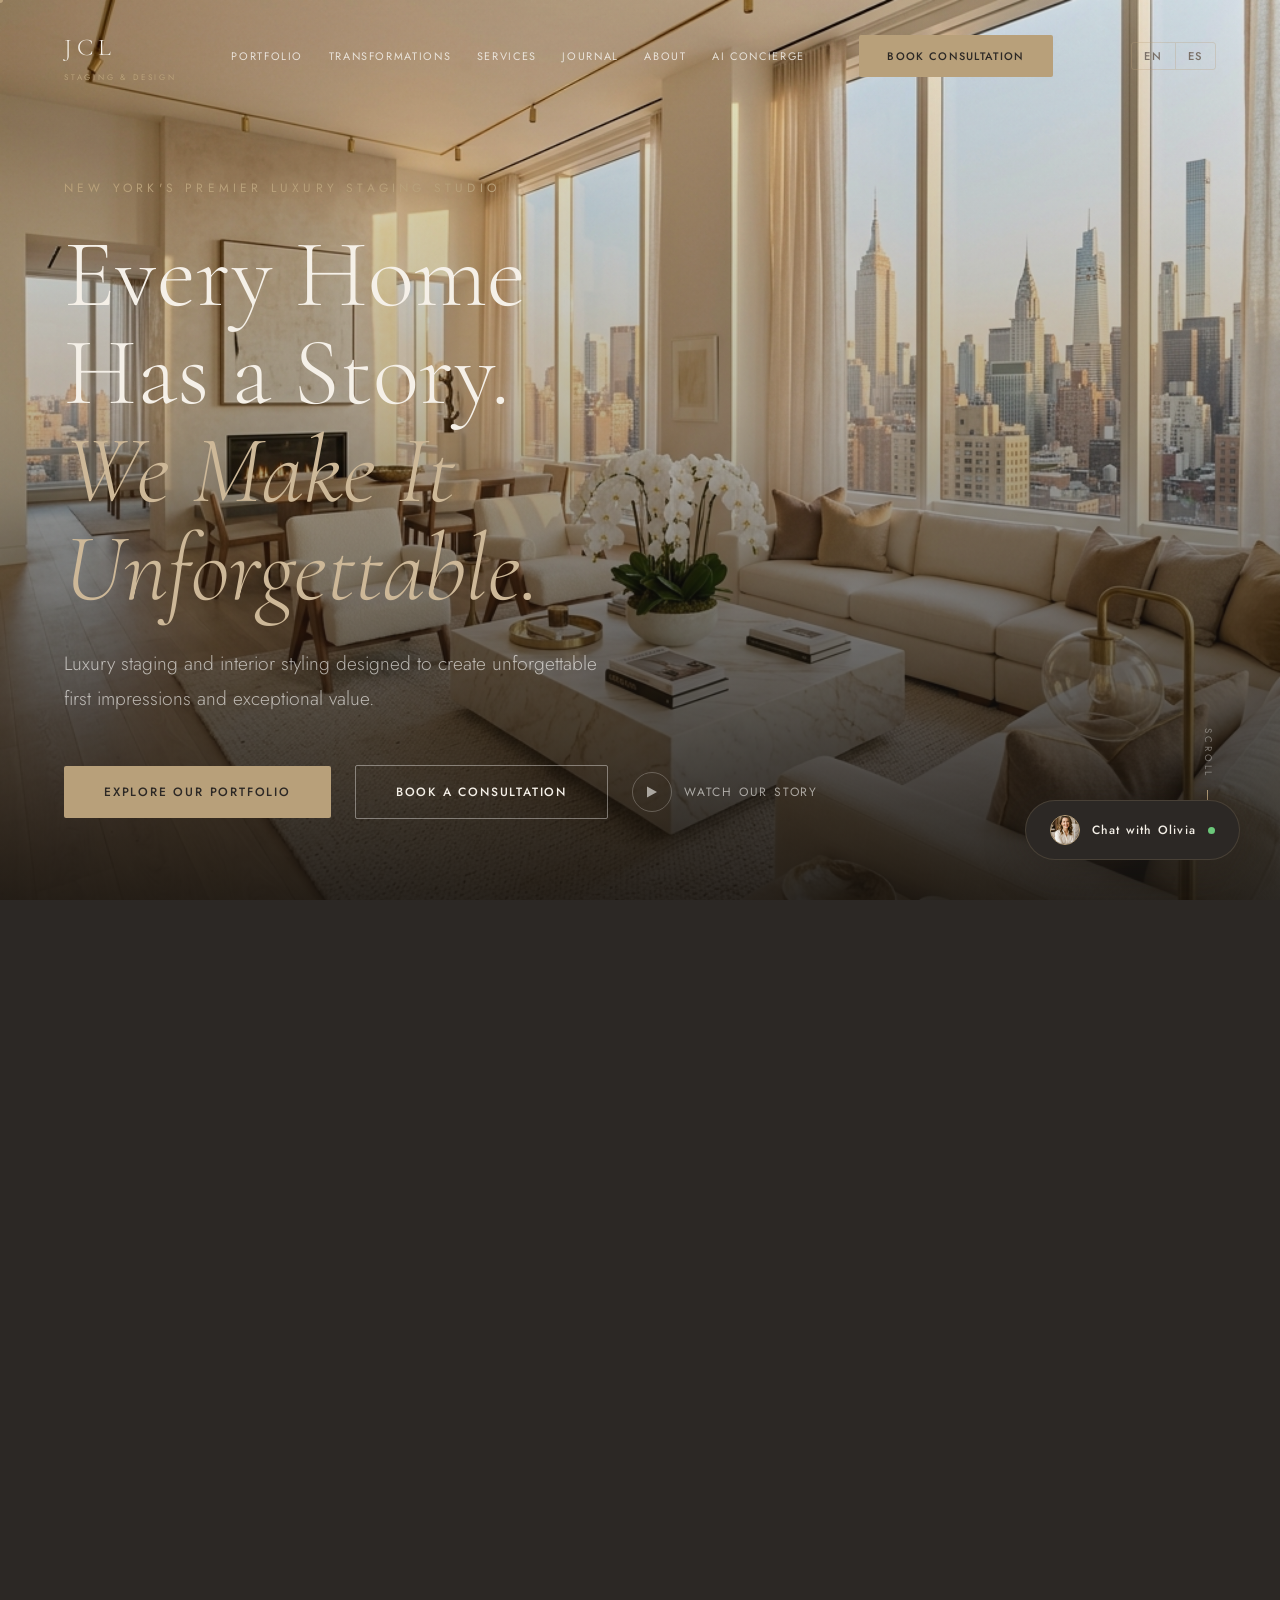
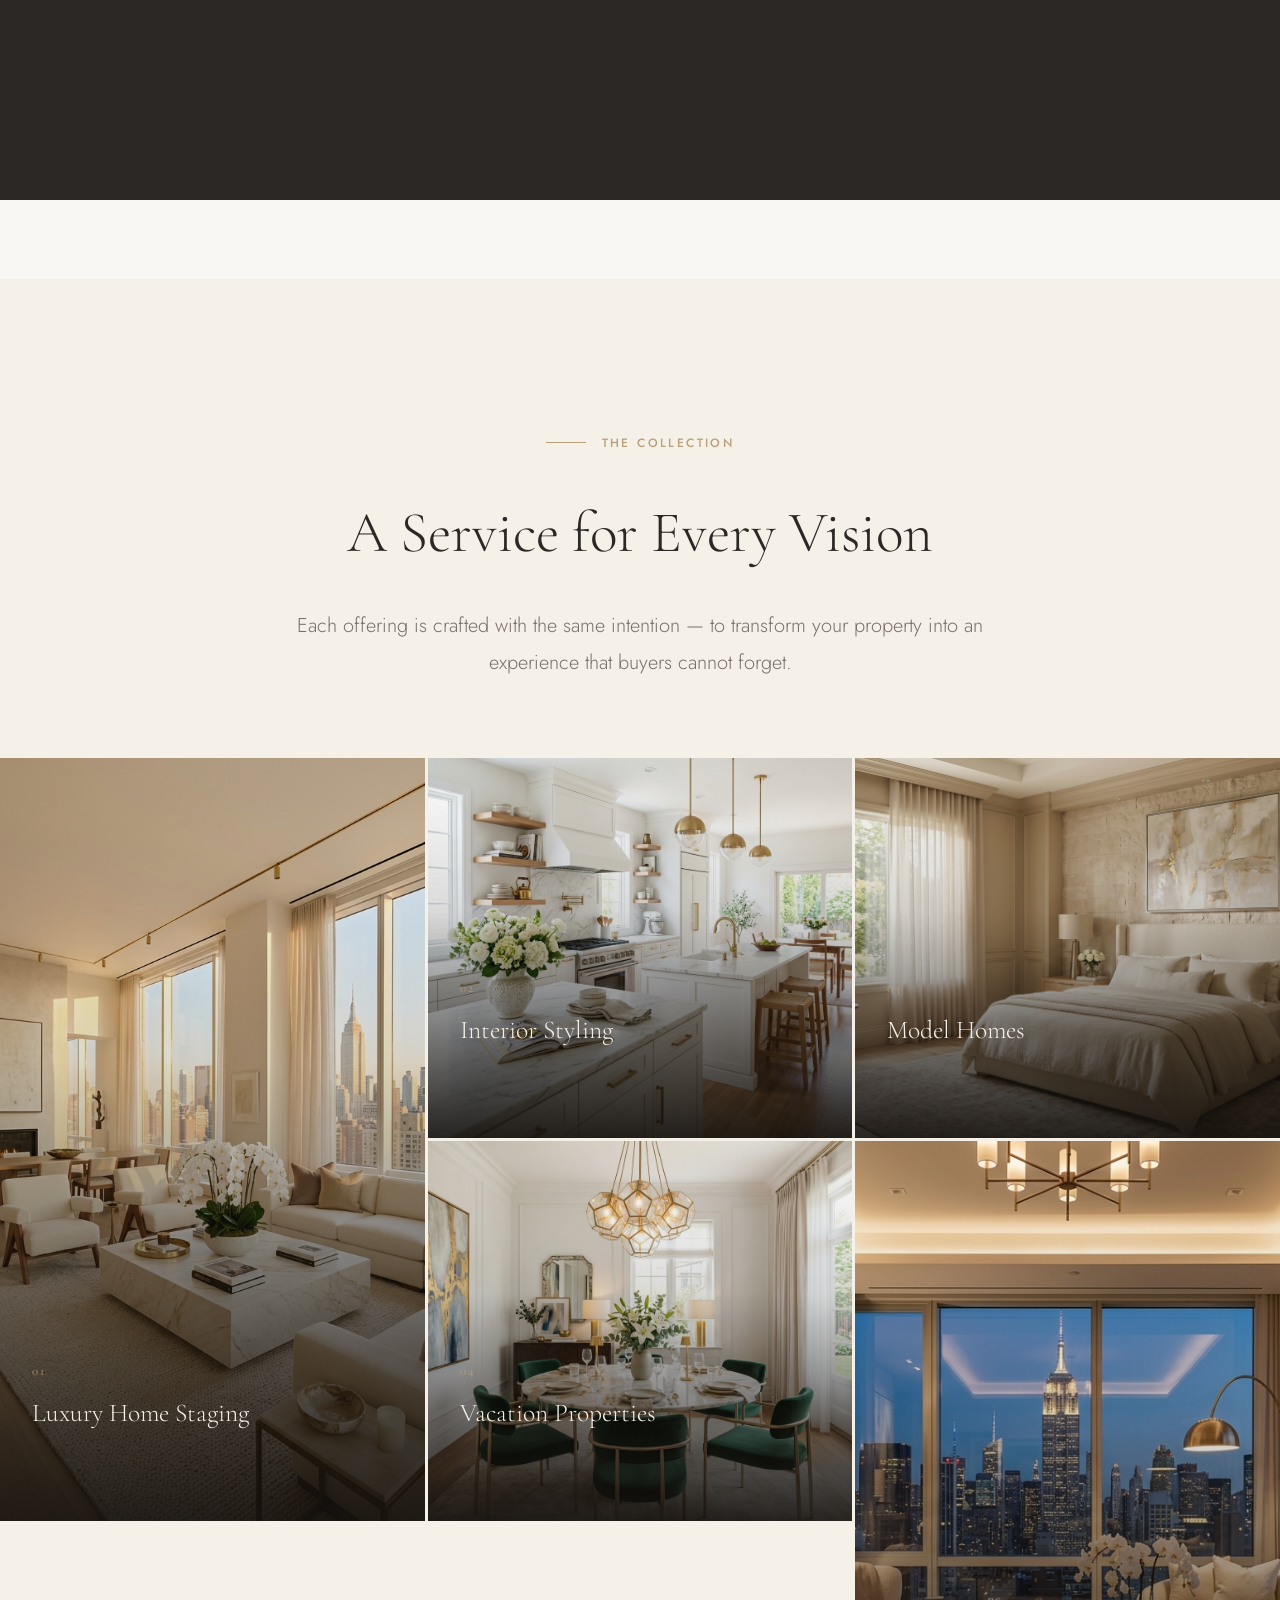
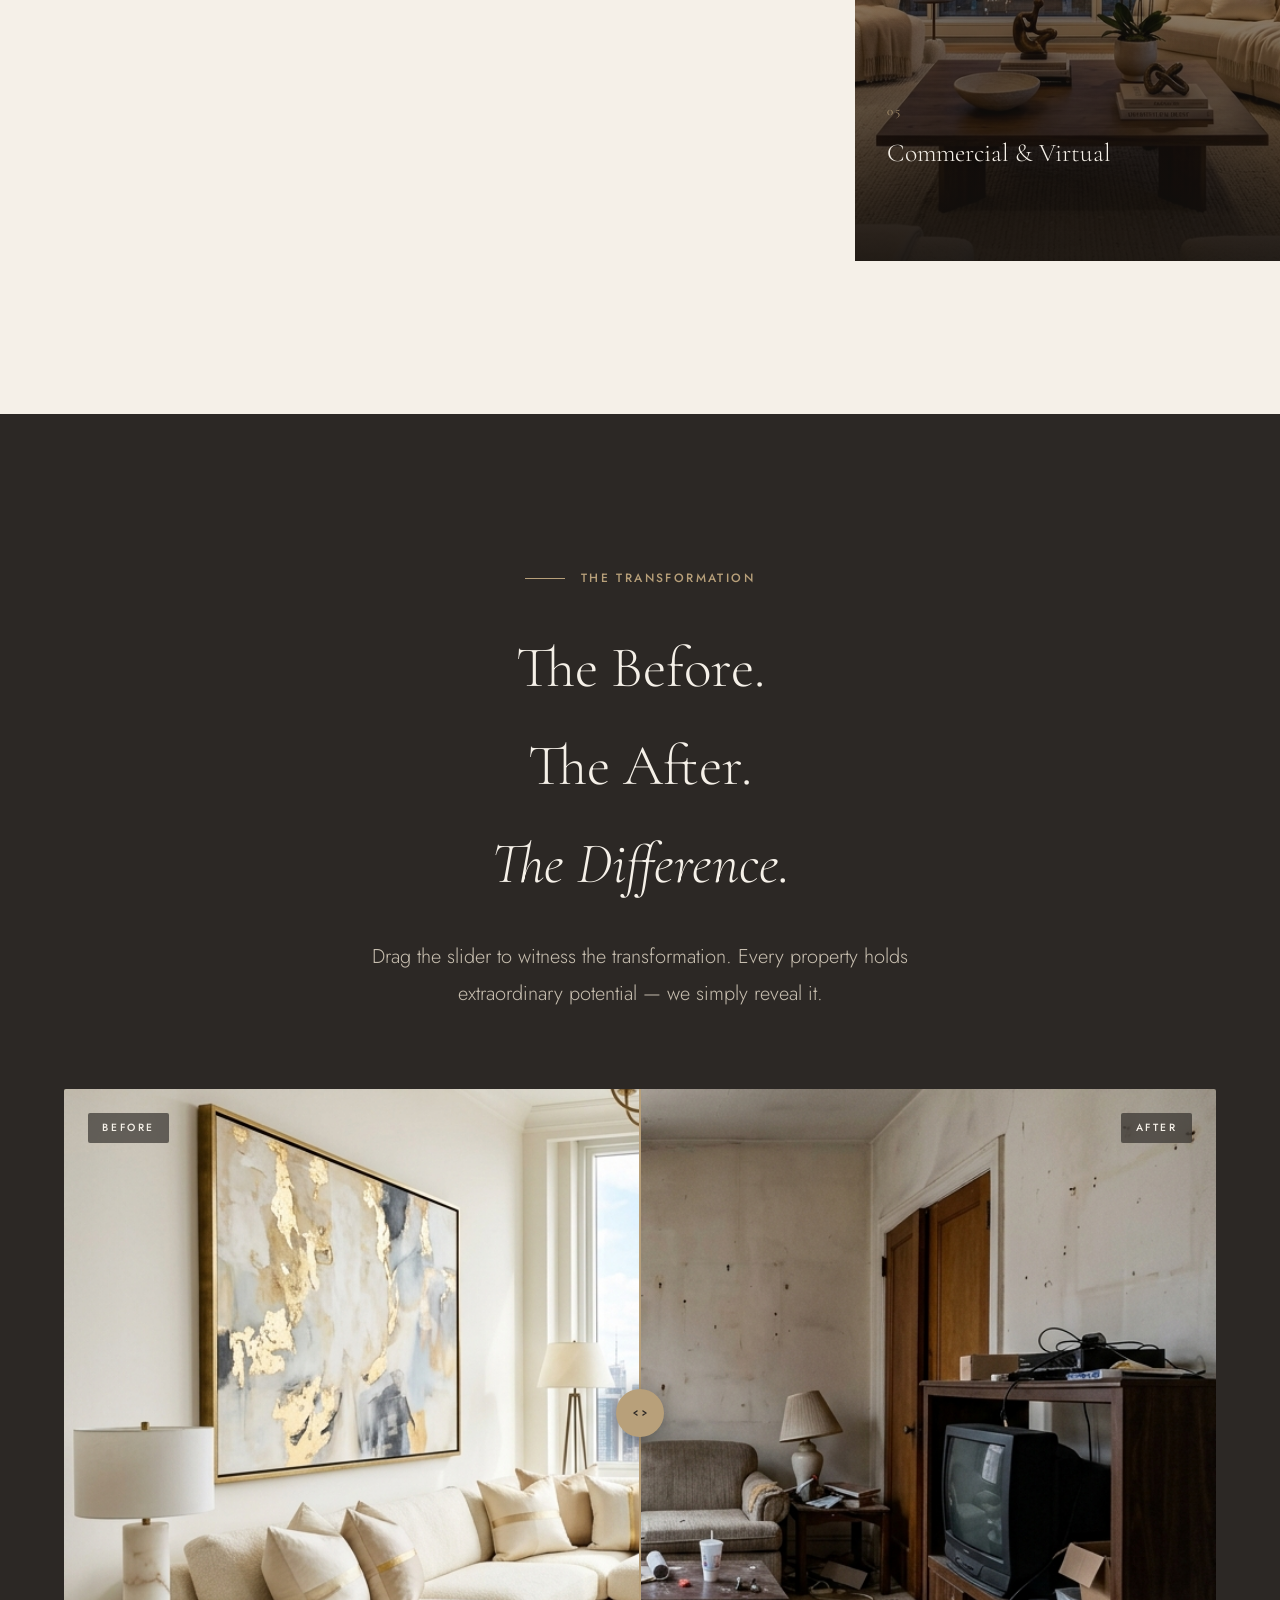
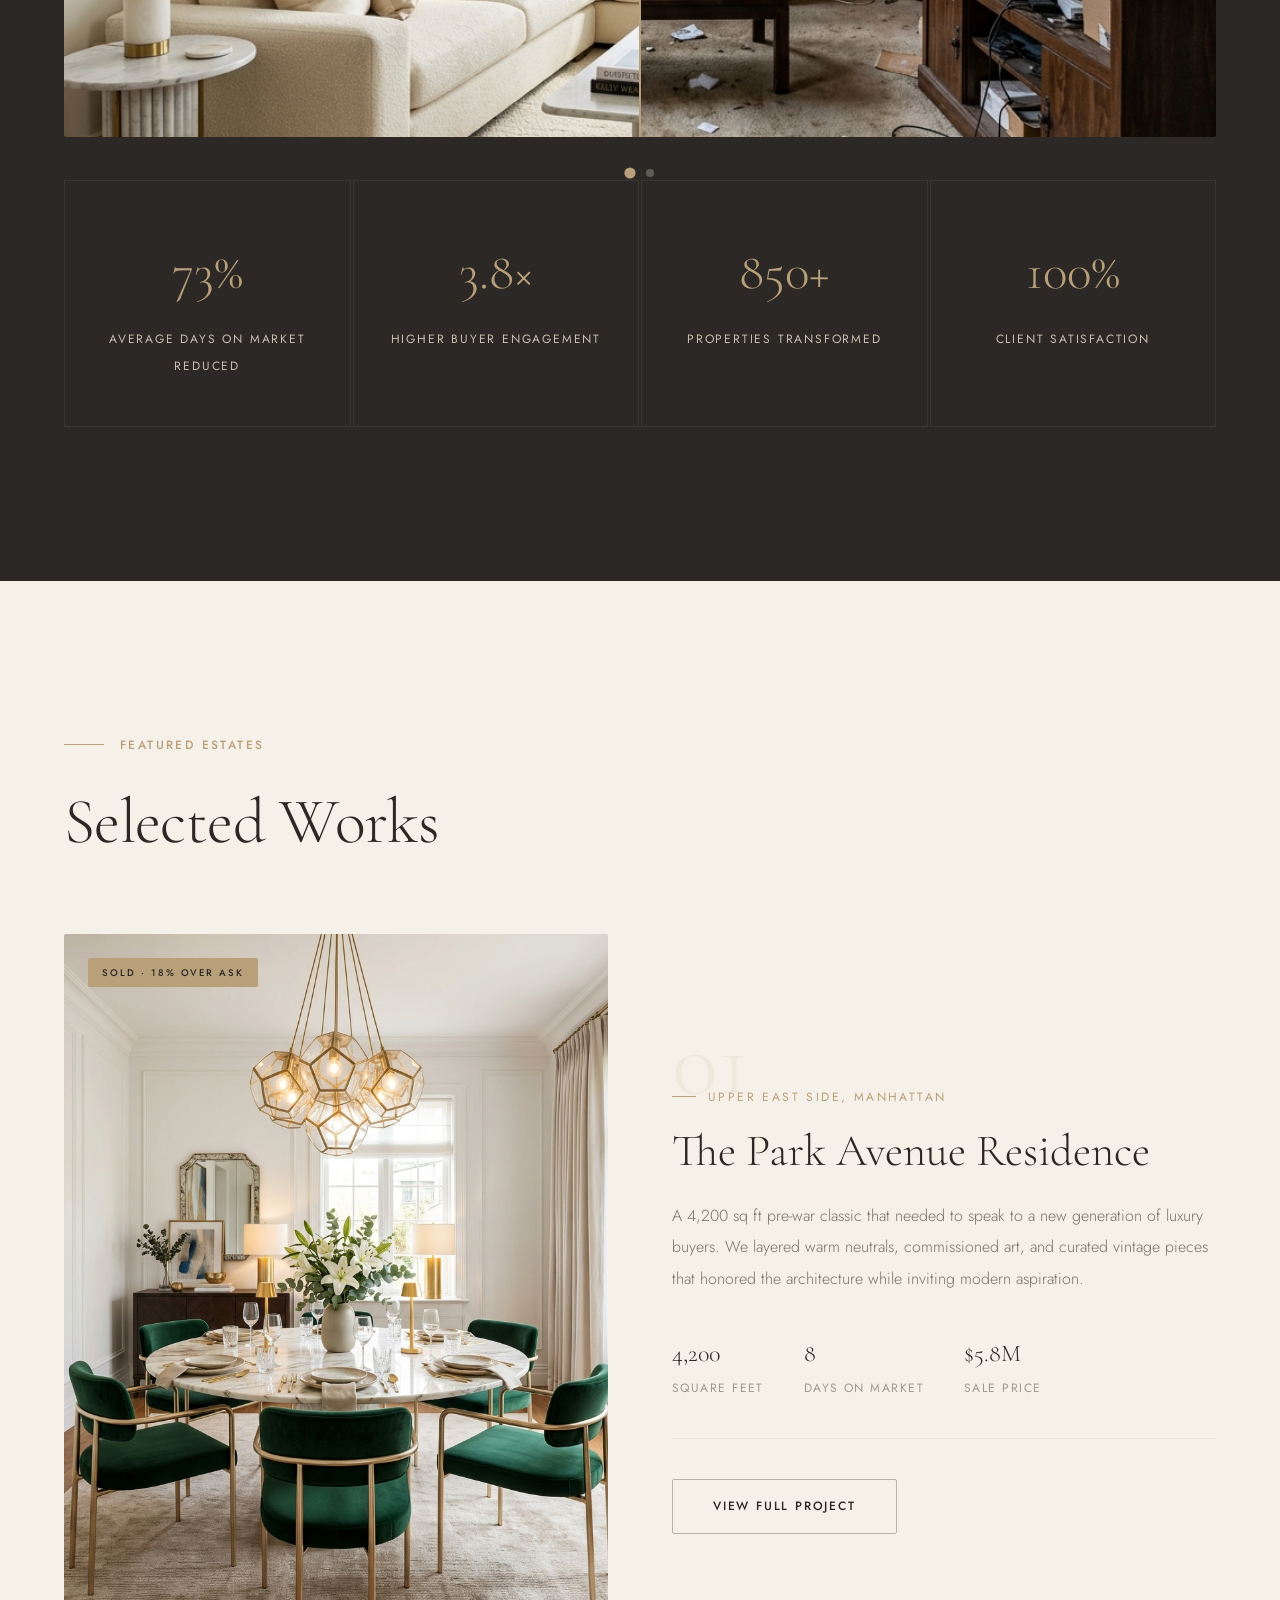
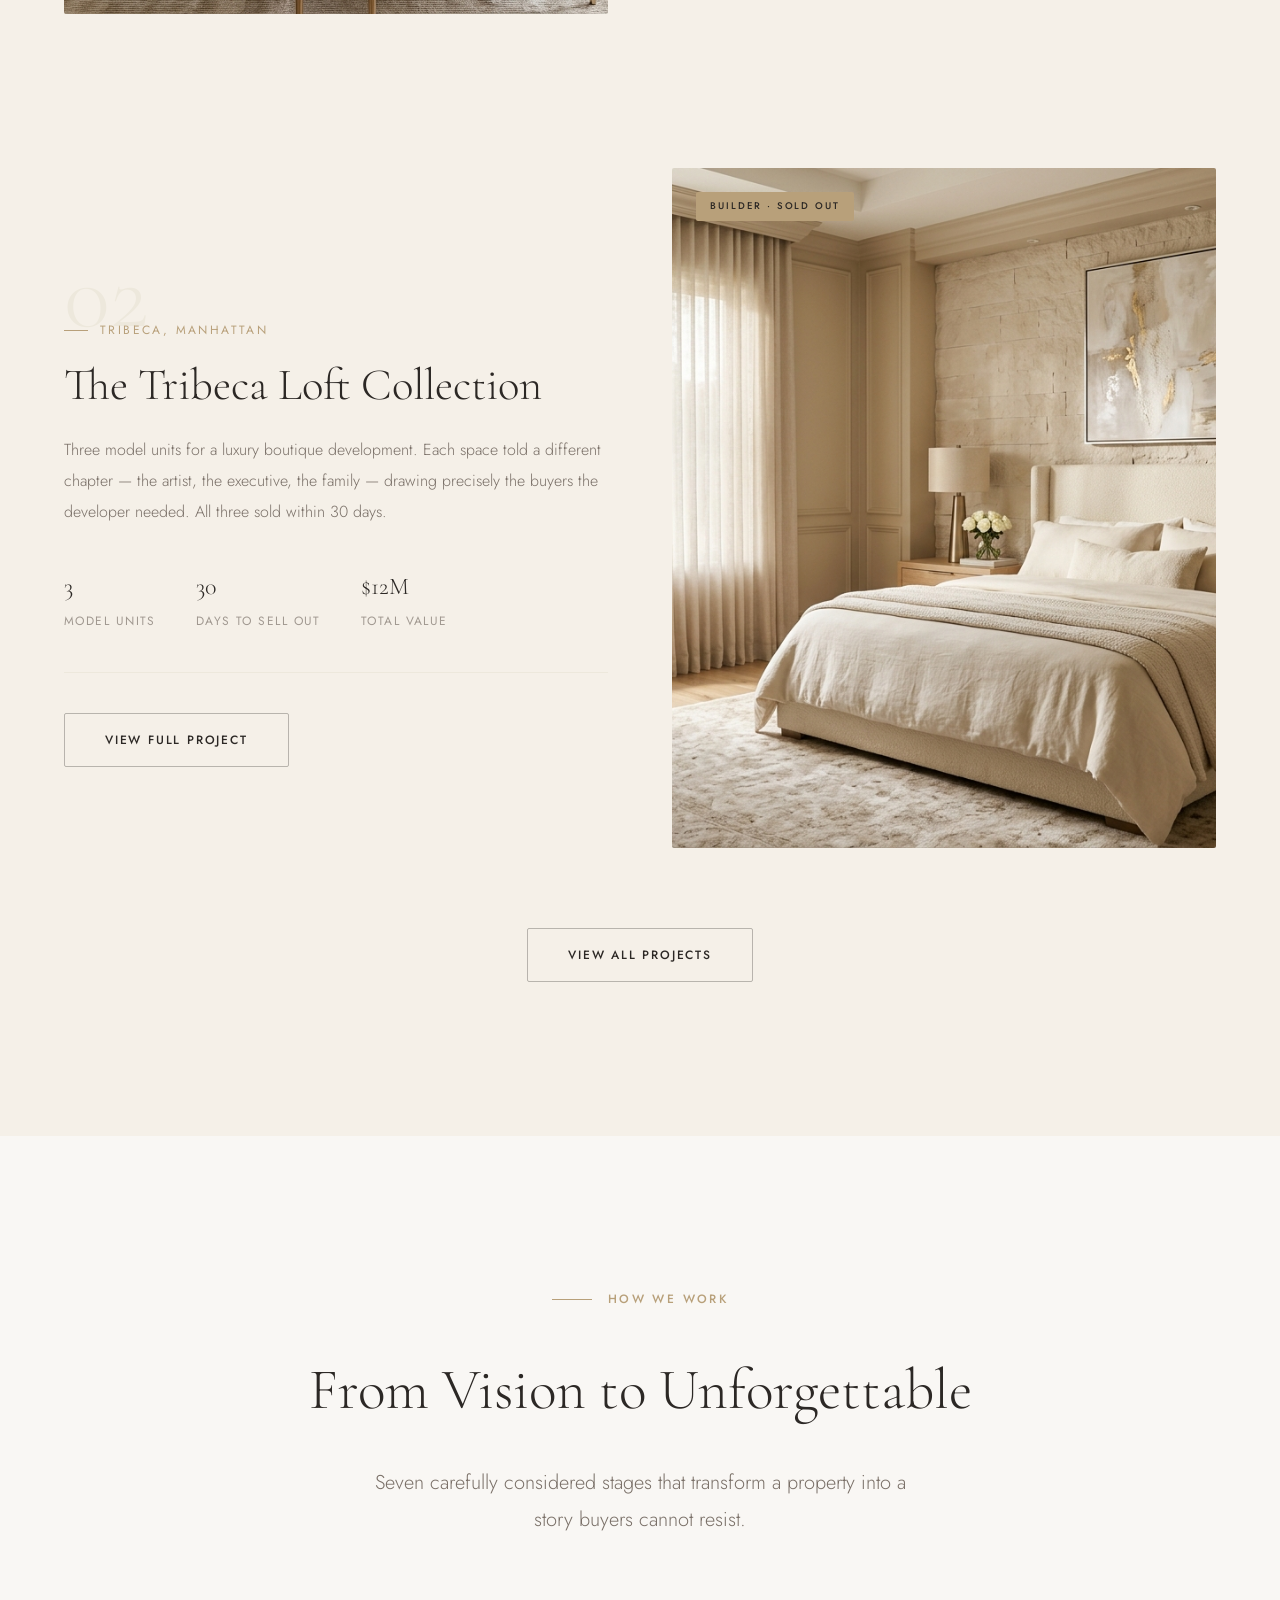
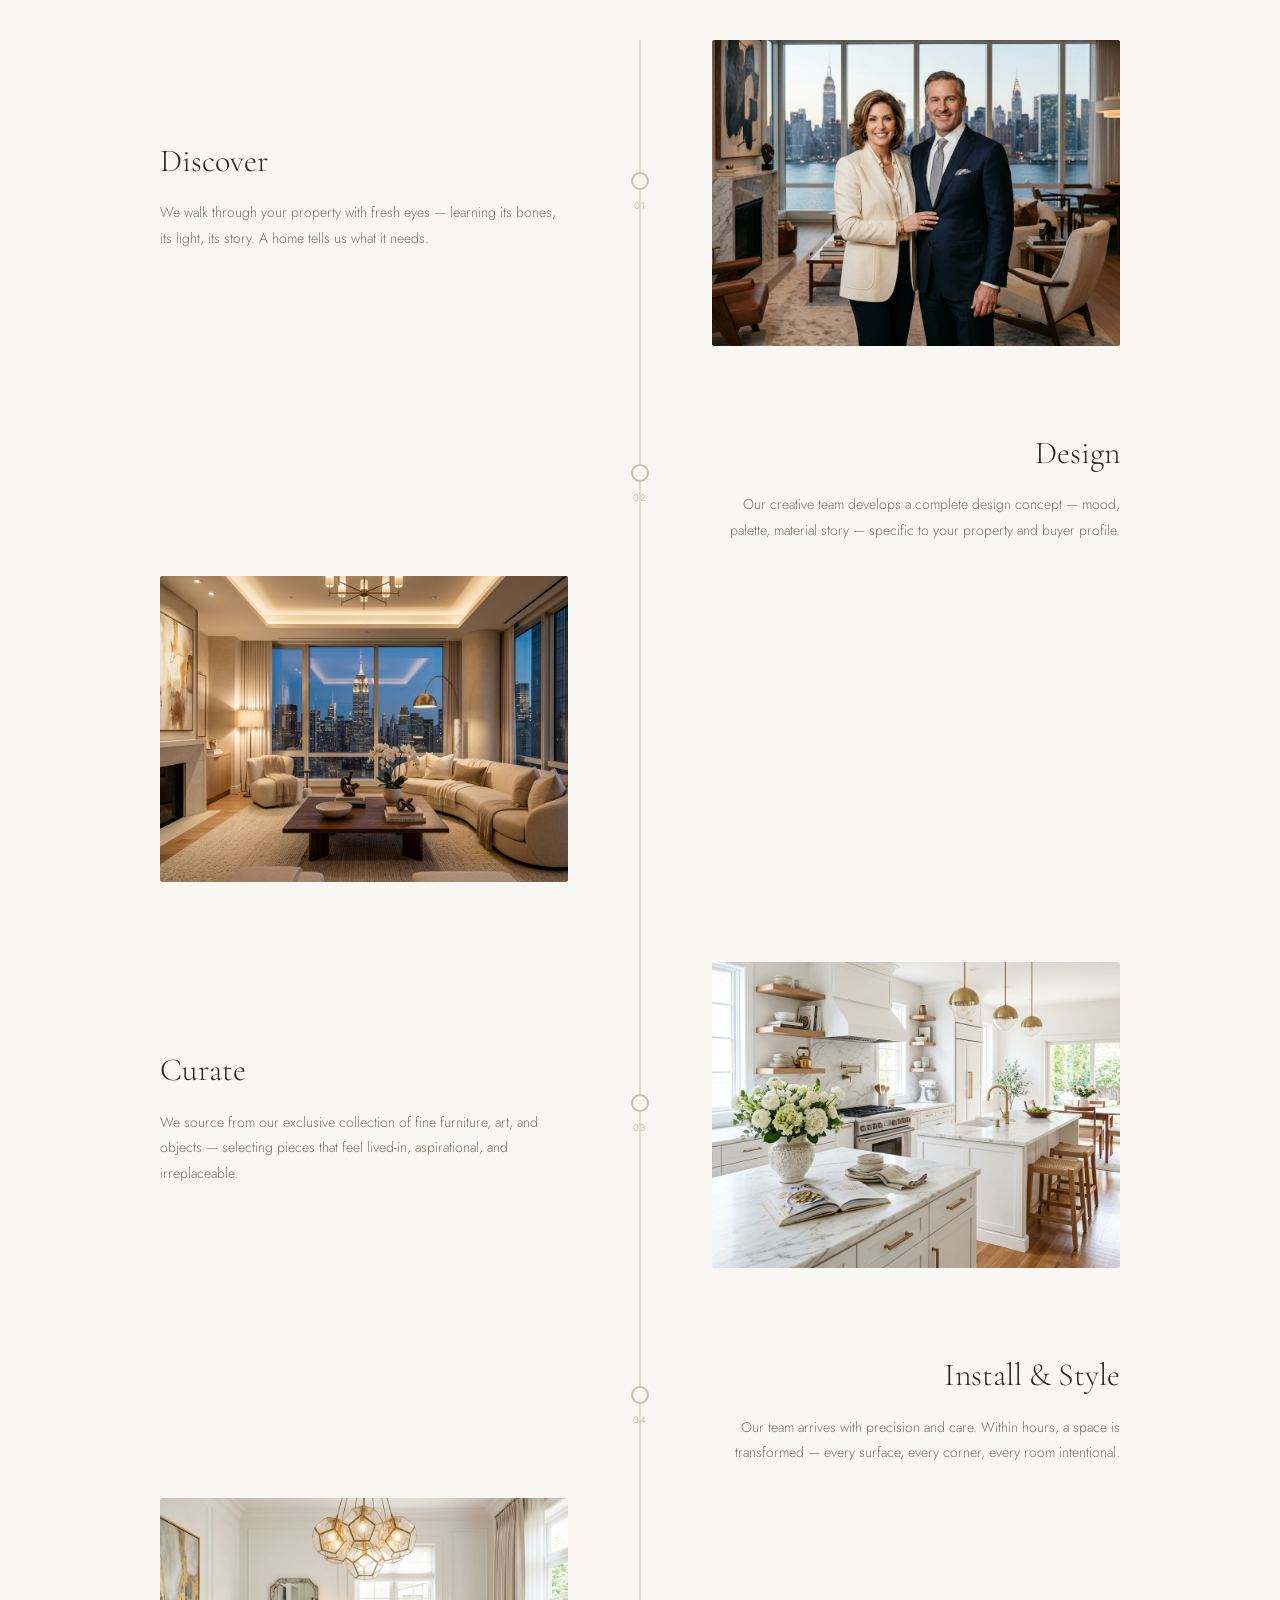
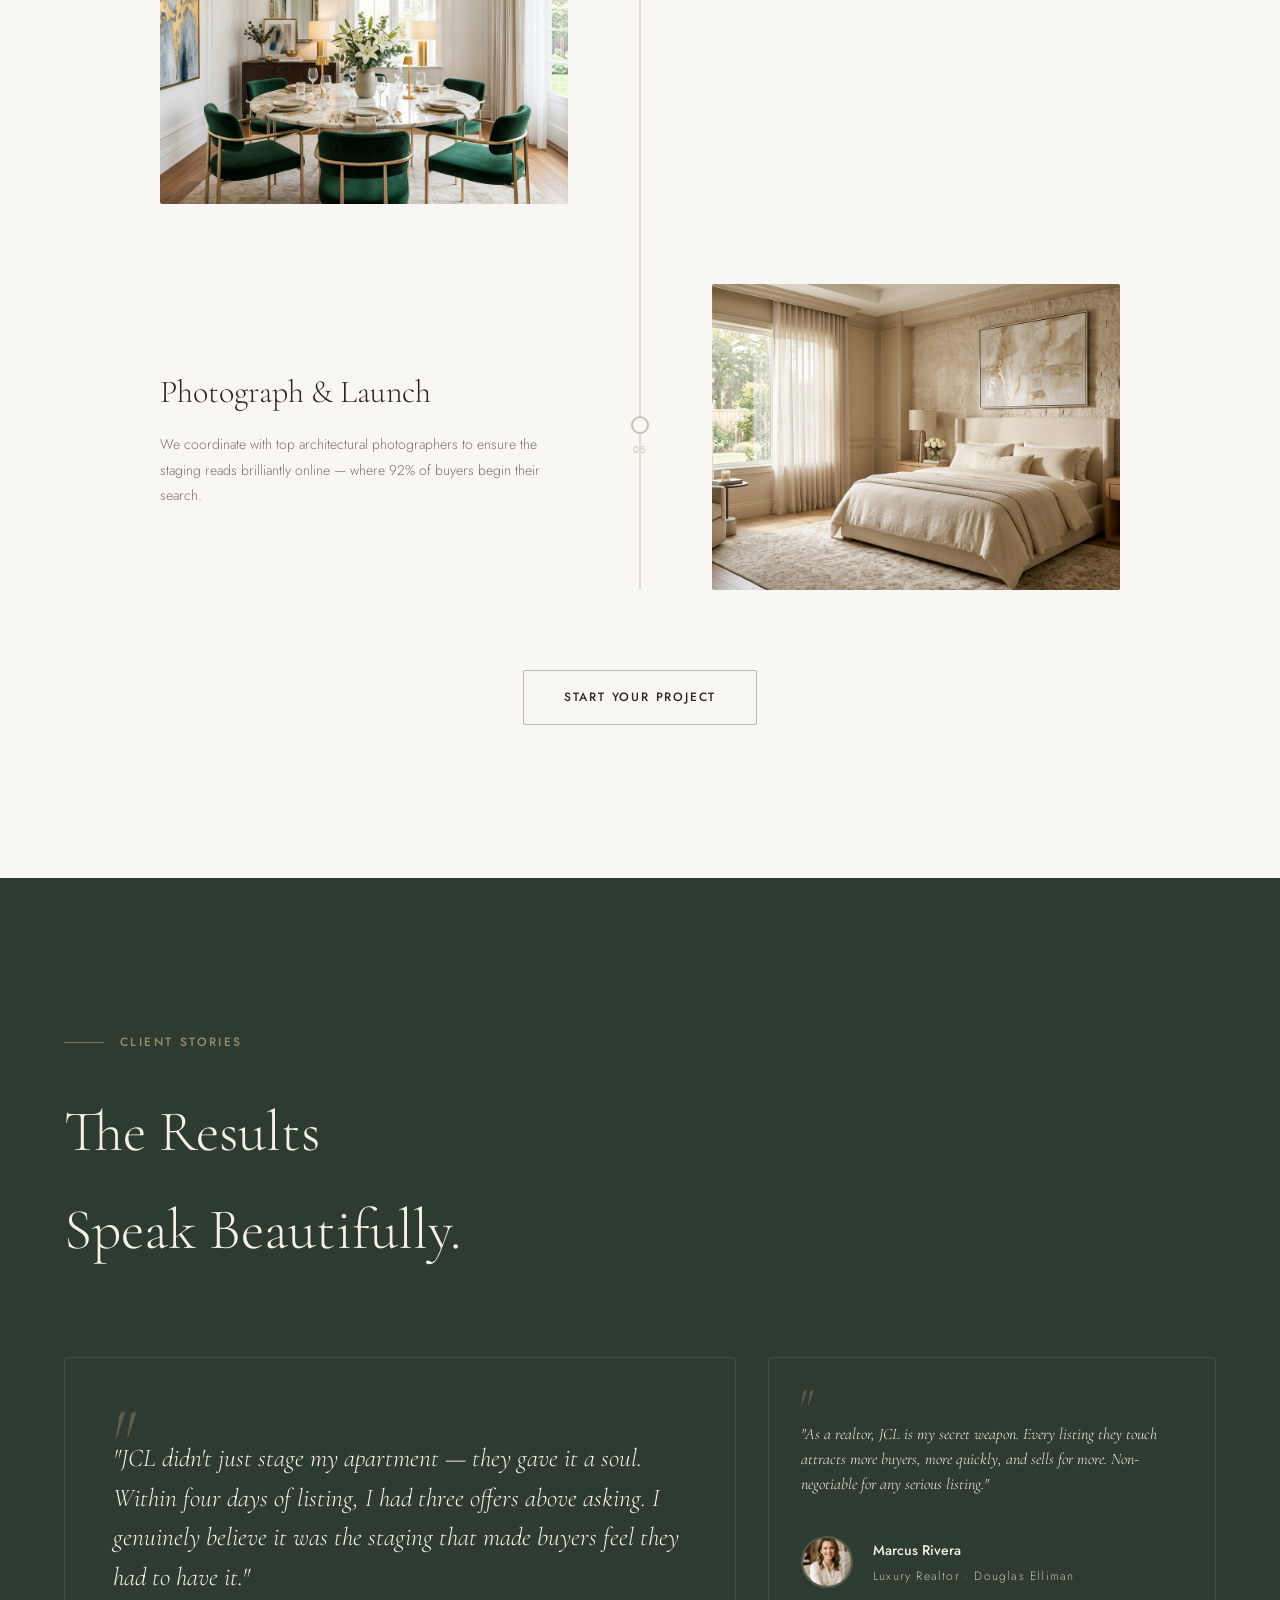
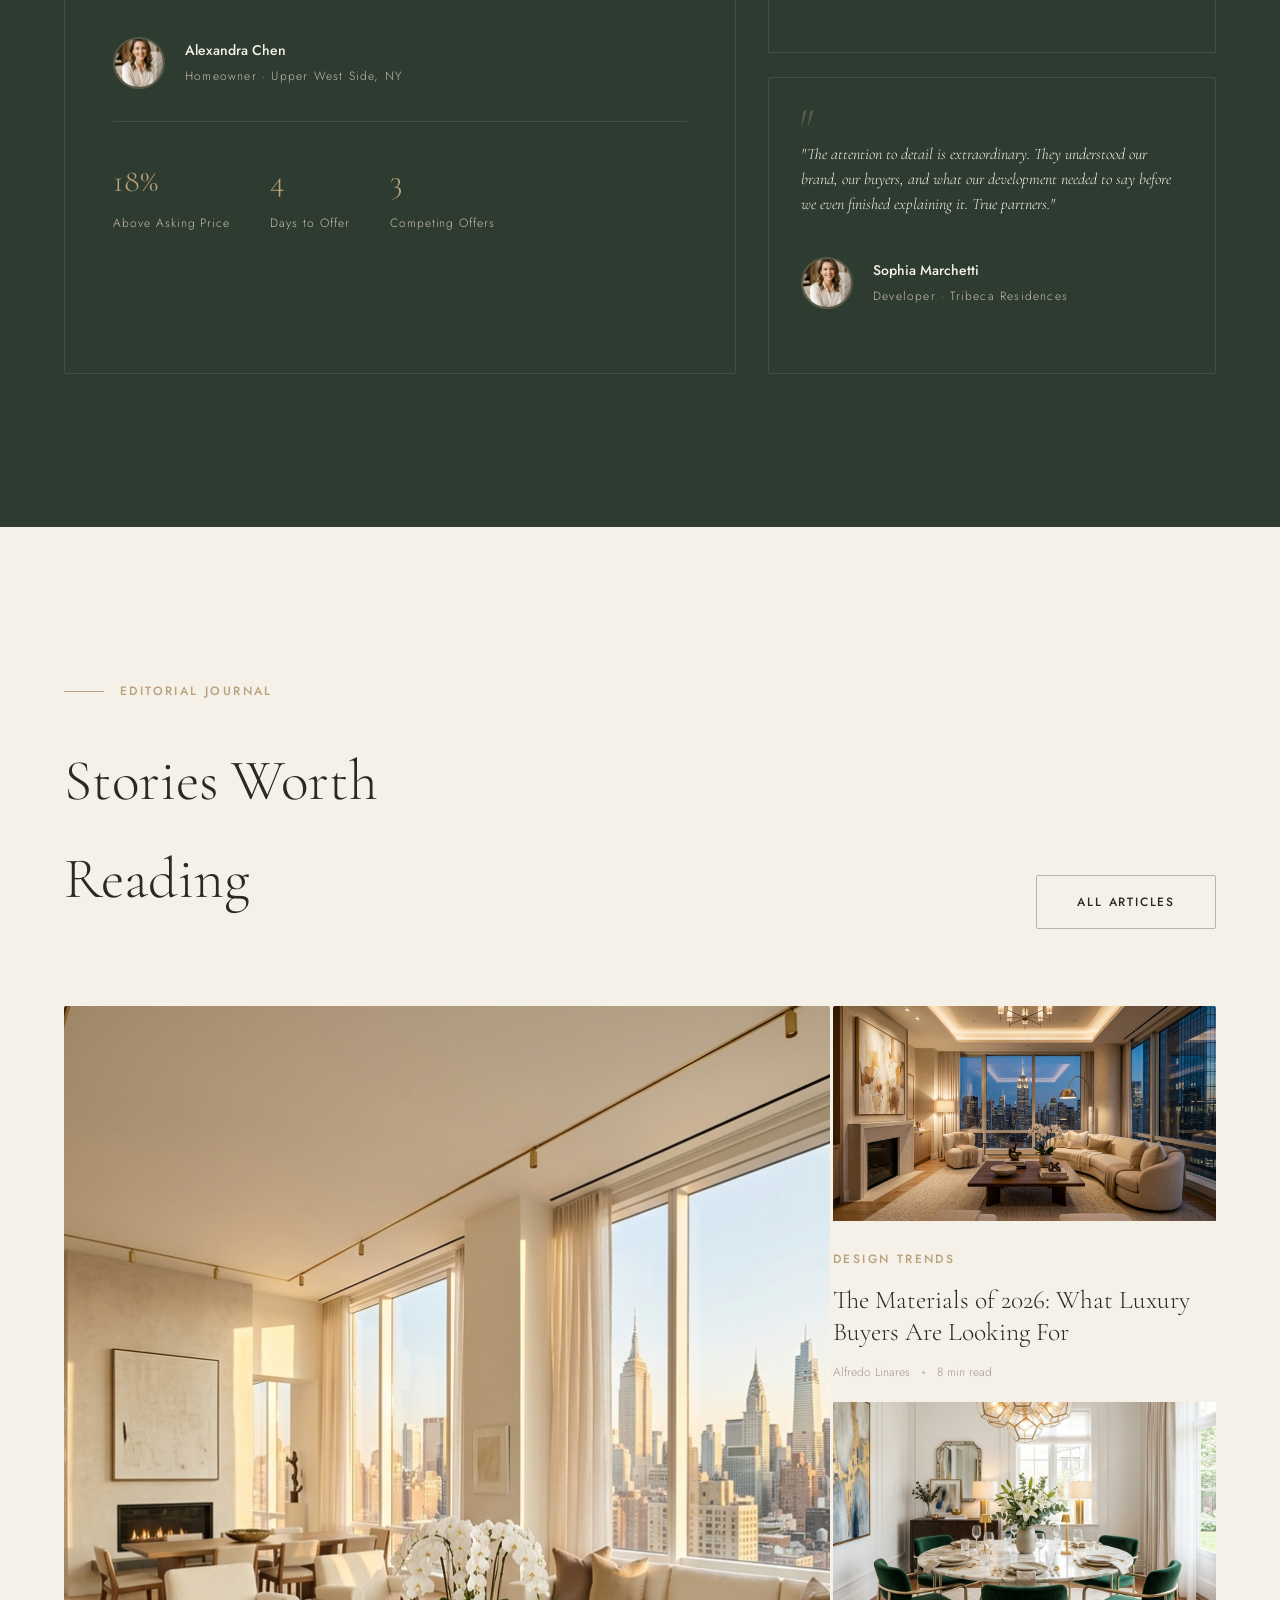
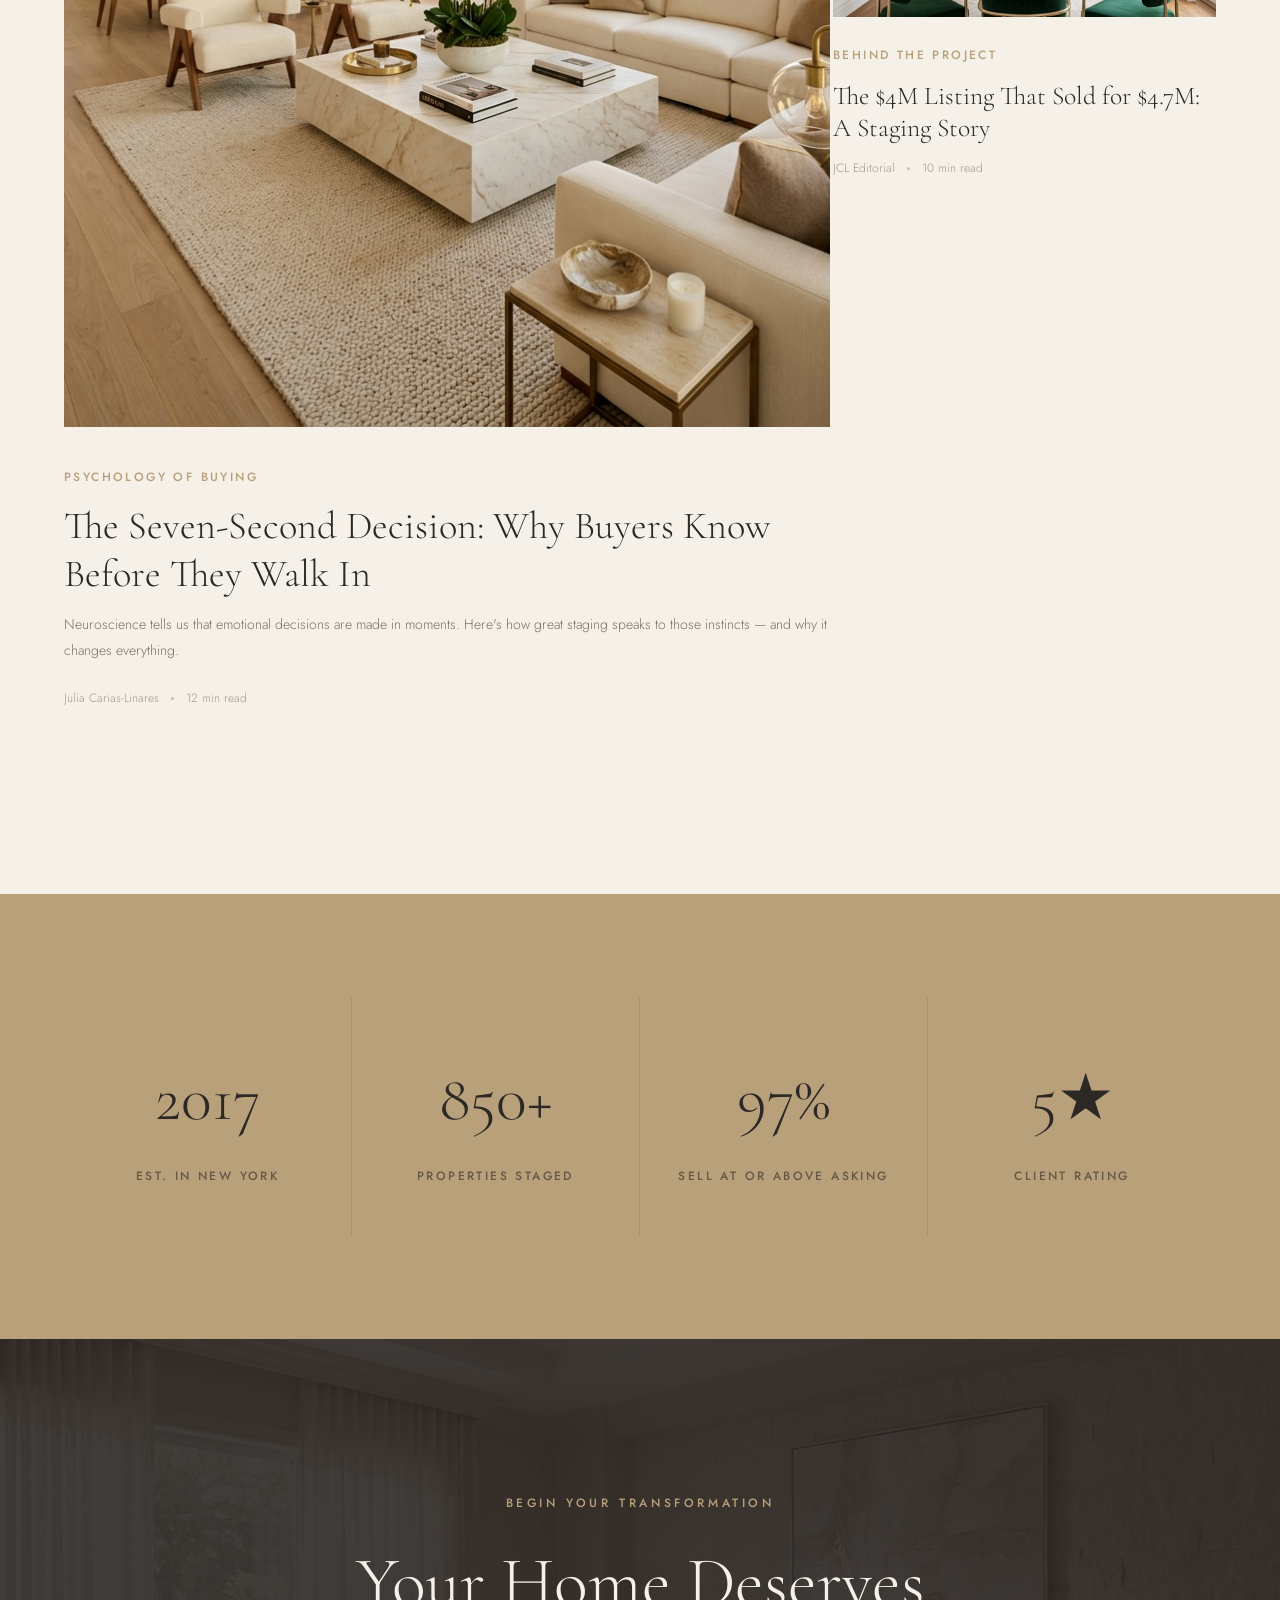
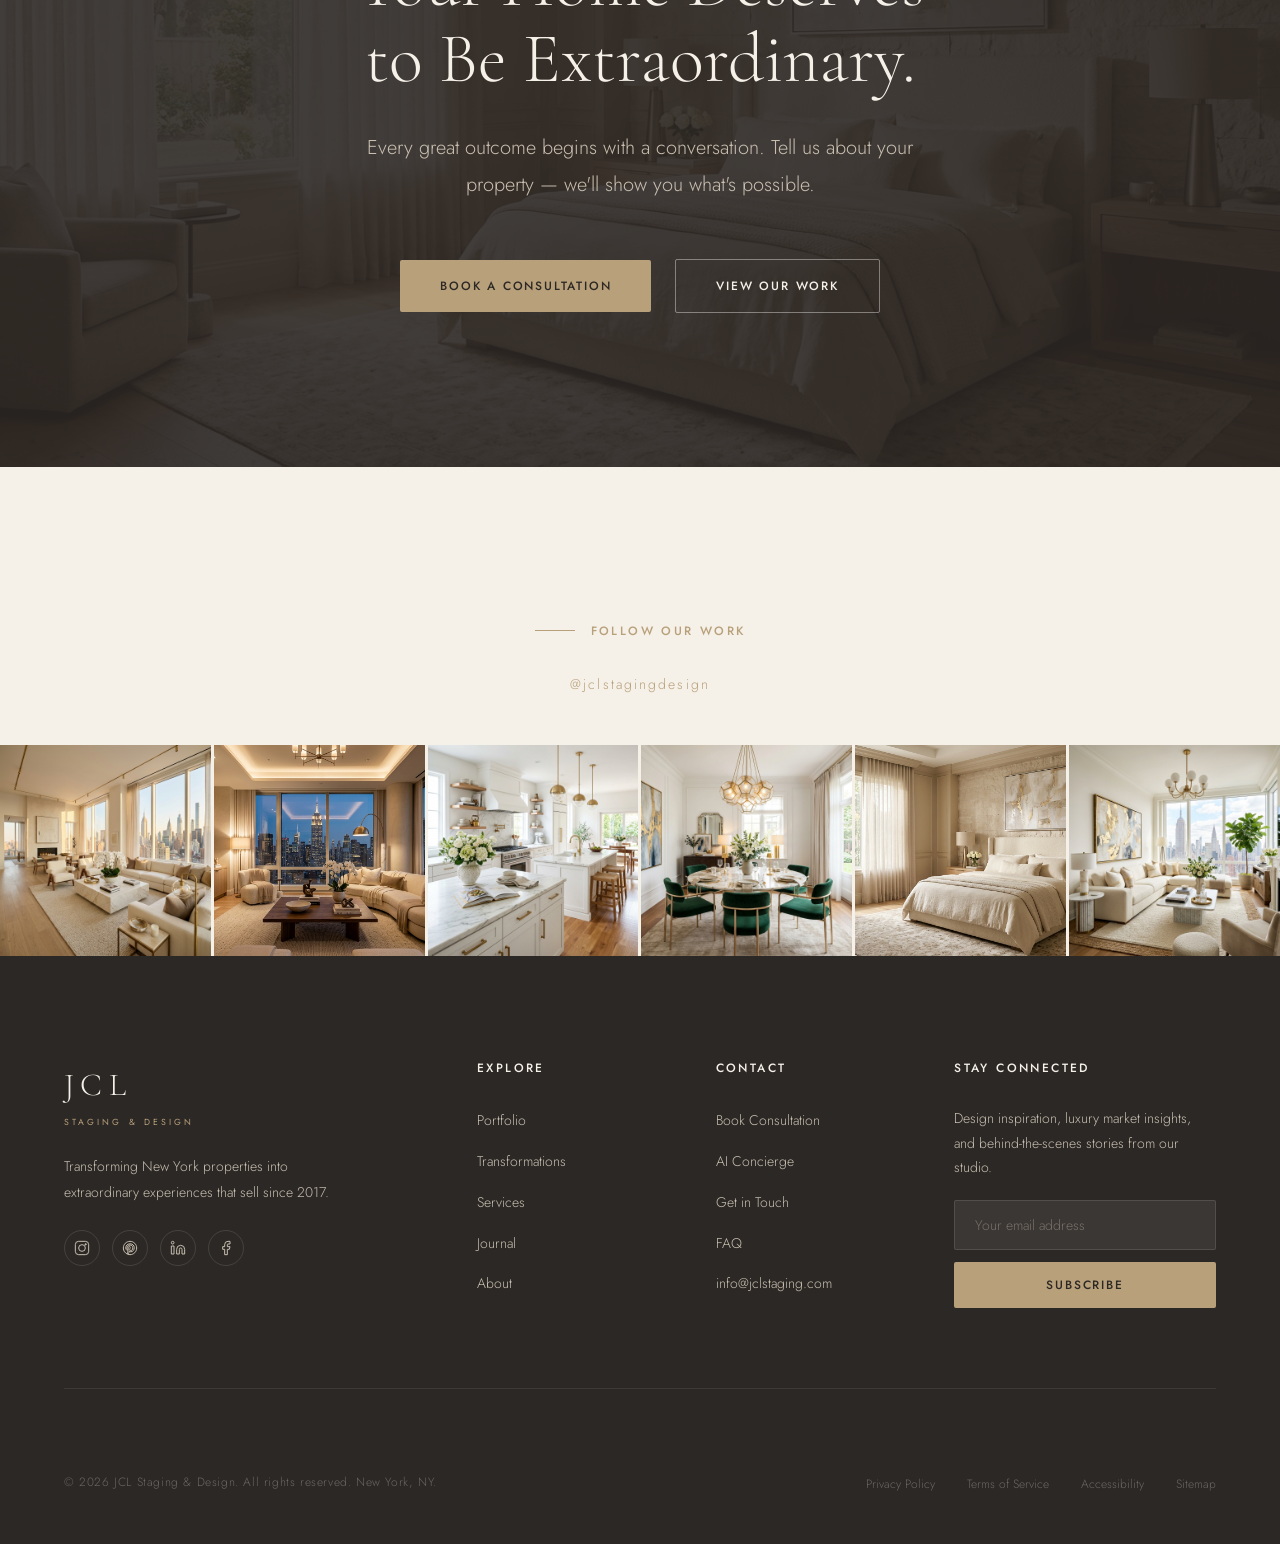
==== index.html @ 479fe1e2 "feat: bilingual EN/ES experience - Add js/i18n.js: 1,126-line translation dictionary (800+ keys)   E" ====
<!DOCTYPE html>
<html lang="en" dir="ltr" data-i18n-title="meta_home_title">
<head>
  <meta charset="UTF-8" />
  <meta name="viewport" content="width=device-width, initial-scale=1.0" />
  <meta http-equiv="X-UA-Compatible" content="IE=edge" />

  <!-- SEO -->
  <title>JCL Staging & Design | Luxury Home Staging New York — Tri-State Area</title>
  <meta name="description" content="New York's most celebrated luxury home staging studio. JCL Staging & Design transforms properties into extraordinary experiences that inspire buyers, accelerate sales, and command exceptional value. Serving Manhattan, Brooklyn, New Jersey & Connecticut." />
  <meta name="keywords" content="luxury home staging New York, home staging Manhattan, real estate staging NYC, interior design staging, JCL Staging Design, property styling Tri-State" />
  <link rel="canonical" href="https://jclstaging.com/" />
  <meta name="author" content="JCL Staging & Design" />
  <meta name="robots" content="index, follow, max-snippet:-1, max-image-preview:large" />
  <meta name="geo.region" content="US-NY" />
  <meta name="geo.placename" content="New York City" />

  <!-- Open Graph -->
  <meta property="og:type" content="website" />
  <meta property="og:url" content="https://jclstaging.com/" />
  <meta property="og:site_name" content="JCL Staging & Design" />
  <meta property="og:title" content="JCL Staging & Design | Luxury Home Staging New York" />
  <meta property="og:description" content="We don't stage homes. We tell their story. Premium staging & interior design for New York's luxury real estate market since 2017." />
  <meta property="og:image" content="https://jclstaging.com/images/hero.png" />
  <meta property="og:image:width" content="1200" />
  <meta property="og:image:height" content="630" />
  <meta property="og:locale" content="en_US" />

  <!-- Twitter -->
  <meta name="twitter:card" content="summary_large_image" />
  <meta name="twitter:site" content="@jclstaging" />
  <meta name="twitter:title" content="JCL Staging & Design | Luxury Home Staging New York" />
  <meta name="twitter:description" content="Transforming New York properties into extraordinary experiences since 2017." />
  <meta name="twitter:image" content="https://jclstaging.com/images/hero.png" />

  <!-- Fonts -->
  <link rel="preconnect" href="https://fonts.googleapis.com" />
  <link rel="preconnect" href="https://fonts.gstatic.com" crossorigin />
  <link href="https://fonts.googleapis.com/css2?family=Cormorant+Garamond:ital,wght@0,300;0,400;0,500;0,600;1,300;1,400;1,500&family=Jost:wght@300;400;500;600&display=swap" rel="stylesheet" />
  <link rel="preload" href="images/hero.png" as="image" fetchpriority="high" />

  <!-- Styles -->
  <link rel="stylesheet" href="css/style.css" />

  <!-- Schema.org -->
  <script type="application/ld+json">
  {
    "@context": "https://schema.org",
    "@graph": [
      {
        "@type": "Organization",
        "@id": "https://jclstaging.com/#organization",
        "name": "JCL Staging & Design",
        "url": "https://jclstaging.com",
        "foundingDate": "2017",
        "founders": [
          { "@type": "Person", "name": "Julia Carias-Linares", "jobTitle": "CEO & Creative Director" },
          { "@type": "Person", "name": "Alfredo Linares", "jobTitle": "COO & Lead Executor" }
        ],
        "sameAs": [
          "https://www.instagram.com/jclstagingdesign/",
          "https://www.facebook.com/JCLStagingDesign",
          "https://www.linkedin.com/company/jcl-staging-design/",
          "https://www.pinterest.com/jclstagingdesign/"
        ],
        "contactPoint": { "@type": "ContactPoint", "contactType": "Customer Service", "email": "info@jclstaging.com" }
      },
      {
        "@type": ["LocalBusiness", "ProfessionalService"],
        "@id": "https://jclstaging.com/#localbusiness",
        "name": "JCL Staging & Design",
        "description": "New York's premier luxury home staging and interior design studio.",
        "url": "https://jclstaging.com",
        "email": "info@jclstaging.com",
        "foundingDate": "2017",
        "priceRange": "$$$$",
        "address": { "@type": "PostalAddress", "addressLocality": "New York", "addressRegion": "NY", "addressCountry": "US" },
        "areaServed": ["New York City","New York","New Jersey","Connecticut"],
        "aggregateRating": { "@type": "AggregateRating", "ratingValue": "5", "bestRating": "5", "reviewCount": "127" }
      }
    ]
  }
  </script>
  <!-- hreflang for bilingual SEO -->
  <link id="hreflang-en" rel="alternate" hreflang="en" href="">
  <link id="hreflang-es" rel="alternate" hreflang="es" href="">
  <link id="hreflang-default" rel="alternate" hreflang="x-default" href="">
  <!-- i18n translations -->
  <script src="js/i18n.js"></script>
</head>
<body class="is-locked" data-page="home">

  <!-- ═══ PAGE TRANSITION ══════════════════════════════════ -->
  <div class="page-transition" aria-hidden="true"></div>

  <!-- ═══ PRELOADER ════════════════════════════════════════ -->
  <div class="preloader" role="status" aria-label="Loading JCL Staging">
    <div class="preloader__logo">
      <div class="preloader__logo-text">JCL</div>
      <div class="preloader__logo-sub">Staging &amp; Design</div>
    </div>
    <div class="preloader__line"></div>
    <div class="preloader__tagline">Luxury begins with first impressions.</div>
  </div>

  <!-- ═══ CURSOR ═══════════════════════════════════════════ -->
  <div class="cursor" aria-hidden="true">
    <div class="cursor-dot"></div>
    <div class="cursor-ring"></div>
  </div>

  <!-- ═══ SCROLL PROGRESS ══════════════════════════════════ -->
  <div class="scroll-progress" role="progressbar" aria-hidden="true"></div>

  <!-- ═══ SEARCH OVERLAY ═══════════════════════════════════ -->
  <div class="search-overlay" role="search" aria-label="Search">
    <button class="search-close" data-search-close aria-label="Close search">Close ✕</button>
    <div class="search-input-wrap">
      <input class="search-field" type="search" placeholder="Search projects, services…" aria-label="Search" />
    </div>
  </div>

  <!-- ═══ NAVIGATION ═══════════════════════════════════════ -->
  <header class="nav" id="nav" role="banner">
    <a href="/" class="nav__logo" aria-label="JCL Staging & Design — Home">
      JCL
      <span class="nav__logo-sub">Staging &amp; Design</span>
    </a>

    <nav class="nav__links" aria-label="Primary navigation">
      <a href="pages/portfolio.html" class="nav__link">Portfolio</a>
      <a href="pages/transformations.html" class="nav__link">Transformations</a>
      <a href="pages/services.html" class="nav__link">Services</a>
      <a href="pages/journal.html" class="nav__link">Journal</a>
      <a href="pages/about.html" class="nav__link">About</a>
      <a href="pages/concierge.html" class="nav__link">AI Concierge</a>
    </nav>

    <a href="pages/consultation.html" class="nav__cta" data-i18n="nav_book">Book Consultation</a>
        <div class="lang-switcher" role="group" aria-label="Language selector">
          <button class="lang-btn" data-lang-btn="en" aria-pressed="true" data-i18n="lang_en">EN</button>
          <button class="lang-btn" data-lang-btn="es" aria-pressed="false" data-i18n="lang_es">ES</button>
        </div>

    <button class="nav__toggle" id="nav-toggle" aria-label="Open menu" aria-expanded="false" aria-controls="mobile-nav">
      <span class="nav__toggle-line"></span>
      <span class="nav__toggle-line"></span>
      <span class="nav__toggle-line"></span>
    </button>
  </header>

  <!-- Mobile nav -->
  <nav class="nav-mobile" id="mobile-nav" aria-label="Mobile navigation" aria-hidden="true">
        <div class="nav-mobile__lang" role="group" aria-label="Language selector">
          <button class="nav-mobile__lang-btn lang-btn" data-lang-btn="en" aria-pressed="true" data-i18n="lang_en_full">English</button>
          <button class="nav-mobile__lang-btn lang-btn" data-lang-btn="es" aria-pressed="false" data-i18n="lang_es_full">Español</button>
        </div>
    <ul class="nav-mobile__links">
      <li><a href="pages/portfolio.html" class="nav-mobile__link">Portfolio</a></li>
      <li><a href="pages/transformations.html" class="nav-mobile__link">Transformations</a></li>
      <li><a href="pages/services.html" class="nav-mobile__link">Services</a></li>
      <li><a href="pages/journal.html" class="nav-mobile__link">Journal</a></li>
      <li><a href="pages/about.html" class="nav-mobile__link">About</a></li>
      <li><a href="pages/concierge.html" class="nav-mobile__link">AI Concierge</a></li>
      <li><a href="pages/contact.html" class="nav-mobile__link">Contact</a></li>
      <li><a href="pages/consultation.html" class="nav-mobile__link">Book Consultation</a></li>
    </ul>
    <div class="nav-mobile__bottom">
      <a href="https://www.instagram.com/jclstagingdesign/" class="nav-mobile__social-link" target="_blank" rel="noopener">Instagram</a>
      <a href="https://www.pinterest.com/jclstagingdesign/" class="nav-mobile__social-link" target="_blank" rel="noopener">Pinterest</a>
      <a href="https://www.linkedin.com/company/jcl-staging-design/" class="nav-mobile__social-link" target="_blank" rel="noopener">LinkedIn</a>
    </div>
  </nav>

  <main id="main-content">

    <!-- ═══════════════════════════════════════════════════
         HERO — Full viewport cinematic experience
    ════════════════════════════════════════════════════ -->
    <section class="hero" id="hero" aria-label="Hero">
      <div class="hero__bg">
        <img
          src="images/hero.png"
          alt="Beautifully staged luxury living room with natural light and floor-to-ceiling windows"
          class="hero__image"
          fetchpriority="high"
          decoding="async"
        />
        <div class="hero__overlay"></div>
      </div>

      <div class="hero__content container">
        <p class="hero__eyebrow">New York's Premier Luxury Staging Studio</p>
        <h1 class="hero__headline">
          Every Home<br>
          Has a Story.<br>
          <em>We Make It<br>Unforgettable.</em>
        </h1>
        <p class="hero__subheadline">
          Luxury staging and interior styling designed to create
          unforgettable first impressions and exceptional value.
        </p>
        <div class="hero__actions">
          <a href="pages/portfolio.html" class="btn btn--primary">Explore Our Portfolio</a>
          <a href="pages/consultation.html" class="btn btn--outline">Book a Consultation</a>
          <a href="#about-intro" class="hero__watch">
            <span class="hero__watch-icon">
              <svg width="12" height="14" viewBox="0 0 12 14" fill="none" aria-hidden="true">
                <path d="M1 1.5L11 7L1 12.5V1.5Z" fill="currentColor"/>
              </svg>
            </span>
            Watch Our Story
          </a>
        </div>
      </div>

      <div class="hero__scroll" aria-hidden="true">
        <span class="hero__scroll-text">Scroll</span>
        <span class="hero__scroll-line"></span>
      </div>
    </section>

    <!-- ═══════════════════════════════════════════════════
         BRAND STATEMENT — Why first impressions matter
    ════════════════════════════════════════════════════ -->
    <section class="brand-statement" id="about-intro" aria-labelledby="bs-headline">
      <div class="container">
        <div class="brand-statement__grid">
          <div class="brand-statement__content">
            <div class="section-label reveal">
              <span>The Philosophy</span>
            </div>
            <h2 class="brand-statement__headline reveal reveal-delay-1" id="bs-headline">
              Buyers Fall in Love<br>Before They Read<br>the Listing.
            </h2>
            <p class="brand-statement__text reveal reveal-delay-2">
              In the first seven seconds of walking through a door, buyers have already decided how they feel. That feeling — of warmth, aspiration, and belonging — is what we architect. Not furniture. Not décor. Emotion.
            </p>
            <div class="brand-statement__stats reveal reveal-delay-3">
              <div class="brand-statement__stat">
                <span class="brand-statement__stat-num" data-count="97" data-suffix="%">0%</span>
                <span class="brand-statement__stat-label">Sell at or above asking</span>
              </div>
              <div class="brand-statement__stat">
                <span class="brand-statement__stat-num" data-count="73" data-suffix="%">0%</span>
                <span class="brand-statement__stat-label">Faster days on market</span>
              </div>
              <div class="brand-statement__stat">
                <span class="brand-statement__stat-num" data-count="850" data-suffix="+">0+</span>
                <span class="brand-statement__stat-label">Properties transformed</span>
              </div>
            </div>
            <a href="pages/about.html" class="btn btn--outline-dark reveal reveal-delay-4">Our Story</a>
          </div>
          <div class="brand-statement__image-wrap reveal--right">
            <img
              src="images/luxury-living-2.jpg"
              alt="Elegantly staged living room with natural light and warm tones"
              class="brand-statement__image"
              loading="lazy"
              decoding="async"
            />
            <span class="brand-statement__caption">West Village Penthouse, 2025</span>
          </div>
        </div>
      </div>
    </section>

    <!-- ═══════════════════════════════════════════════════
         THE COLLECTION — Services as luxury experiences
    ════════════════════════════════════════════════════ -->
    <section class="collection section" id="services" aria-labelledby="collection-headline">
      <div class="container">
        <div class="collection__header">
          <div class="section-label reveal" style="justify-content:center">
            <span>The Collection</span>
          </div>
          <h2 class="collection__headline reveal reveal-delay-1" id="collection-headline">
            A Service for Every Vision
          </h2>
          <p class="collection__desc reveal reveal-delay-2">
            Each offering is crafted with the same intention — to transform your property into an experience that buyers cannot forget.
          </p>
        </div>
      </div>

      <div class="collection__grid">

        <!-- Card 1 — tall/span 2 rows -->
        <article class="collection__card reveal--scale">
          <div class="collection__card-inner">
            <img src="images/hero.png" alt="Luxury home staging" class="collection__card-image" loading="lazy" />
            <div class="collection__card-overlay"></div>
            <div class="collection__card-content">
              <span class="collection__card-number">01</span>
              <h3 class="collection__card-title">Luxury Home Staging</h3>
              <p class="collection__card-desc">For properties that deserve to be experienced, not merely viewed. Full-service curation that elevates every detail.</p>
              <a href="pages/services.html#luxury-staging" class="collection__card-link">
                Explore
                <svg width="14" height="10" viewBox="0 0 14 10" fill="none" aria-hidden="true"><path d="M9 1L13 5M13 5L9 9M13 5H1" stroke="currentColor" stroke-width="1.2" stroke-linecap="round" stroke-linejoin="round"/></svg>
              </a>
            </div>
          </div>
        </article>

        <!-- Card 2 -->
        <article class="collection__card reveal--scale reveal-delay-1">
          <div class="collection__card-inner">
            <img src="images/kitchen.png" alt="Interior styling and design" class="collection__card-image" loading="lazy" />
            <div class="collection__card-overlay"></div>
            <div class="collection__card-content">
              <span class="collection__card-number">02</span>
              <h3 class="collection__card-title">Interior Styling</h3>
              <p class="collection__card-desc">The art of perfection — every object, every angle, precisely considered.</p>
              <a href="pages/services.html#interior-styling" class="collection__card-link">
                Explore
                <svg width="14" height="10" viewBox="0 0 14 10" fill="none" aria-hidden="true"><path d="M9 1L13 5M13 5L9 9M13 5H1" stroke="currentColor" stroke-width="1.2" stroke-linecap="round" stroke-linejoin="round"/></svg>
              </a>
            </div>
          </div>
        </article>

        <!-- Card 3 -->
        <article class="collection__card reveal--scale reveal-delay-2">
          <div class="collection__card-inner">
            <img src="images/model-home.jpg" alt="Model home staging" class="collection__card-image" loading="lazy" />
            <div class="collection__card-overlay"></div>
            <div class="collection__card-content">
              <span class="collection__card-number">03</span>
              <h3 class="collection__card-title">Model Homes</h3>
              <p class="collection__card-desc">For builders and developers — selling a lifestyle before a home is built.</p>
              <a href="pages/services.html#model-homes" class="collection__card-link">
                Explore
                <svg width="14" height="10" viewBox="0 0 14 10" fill="none" aria-hidden="true"><path d="M9 1L13 5M13 5L9 9M13 5H1" stroke="currentColor" stroke-width="1.2" stroke-linecap="round" stroke-linejoin="round"/></svg>
              </a>
            </div>
          </div>
        </article>

        <!-- Card 4 -->
        <article class="collection__card reveal--scale reveal-delay-1">
          <div class="collection__card-inner">
            <img src="images/dining-room.png" alt="Vacation property staging" class="collection__card-image" loading="lazy" />
            <div class="collection__card-overlay"></div>
            <div class="collection__card-content">
              <span class="collection__card-number">04</span>
              <h3 class="collection__card-title">Vacation Properties</h3>
              <p class="collection__card-desc">From Hamptons estates to mountain retreats — creating escapes that command premium bookings.</p>
              <a href="pages/services.html#vacation" class="collection__card-link">
                Explore
                <svg width="14" height="10" viewBox="0 0 14 10" fill="none" aria-hidden="true"><path d="M9 1L13 5M13 5L9 9M13 5H1" stroke="currentColor" stroke-width="1.2" stroke-linecap="round" stroke-linejoin="round"/></svg>
              </a>
            </div>
          </div>
        </article>

        <!-- Card 5 — tall/span 2 rows -->
        <article class="collection__card reveal--scale reveal-delay-3">
          <div class="collection__card-inner">
            <img src="images/luxury-living-2.jpg" alt="Commercial interior design" class="collection__card-image" loading="lazy" />
            <div class="collection__card-overlay"></div>
            <div class="collection__card-content">
              <span class="collection__card-number">05</span>
              <h3 class="collection__card-title">Commercial &amp; Virtual</h3>
              <p class="collection__card-desc">Boutique offices, hospitality spaces, and photorealistic virtual staging for properties before they're built.</p>
              <a href="pages/services.html#commercial" class="collection__card-link">
                Explore
                <svg width="14" height="10" viewBox="0 0 14 10" fill="none" aria-hidden="true"><path d="M9 1L13 5M13 5L9 9M13 5H1" stroke="currentColor" stroke-width="1.2" stroke-linecap="round" stroke-linejoin="round"/></svg>
              </a>
            </div>
          </div>
        </article>

      </div>
    </section>

    <!-- ═══════════════════════════════════════════════════
         THE TRANSFORMATION — Interactive before/after
    ════════════════════════════════════════════════════ -->
    <section class="transformation section" id="transformations" aria-labelledby="transform-headline">
      <div class="container">
        <div class="transformation__header">
          <div class="section-label reveal" style="justify-content:center">
            <span class="section-label--light">The Transformation</span>
          </div>
          <h2 class="transformation__headline reveal reveal-delay-1" id="transform-headline">
            The Before.<br>The After.<br><em>The Difference.</em>
          </h2>
          <p class="transformation__desc reveal reveal-delay-2">
            Drag the slider to witness the transformation. Every property holds extraordinary potential — we simply reveal it.
          </p>
        </div>

        <!-- Slide 1 -->
        <div class="transformation__slide is-active">
          <div class="before-after" role="img" aria-label="Before and after living room transformation">
            <img src="images/before-living.png" alt="Living room before staging" class="before-after__image before-after__before" loading="lazy" />
            <img src="images/after-living.png" alt="Living room after staging" class="before-after__image before-after__after" loading="lazy" />
            <div class="before-after__handle" aria-hidden="true">
              <div class="before-after__circle">
                <svg viewBox="0 0 20 20" fill="none" aria-hidden="true">
                  <path d="M7 8L4 10L7 12M13 8L16 10L13 12" stroke="currentColor" stroke-width="1.5" stroke-linecap="round" stroke-linejoin="round"/>
                </svg>
              </div>
            </div>
            <span class="before-after__label before-after__label--before">Before</span>
            <span class="before-after__label before-after__label--after">After</span>
          </div>
        </div>

        <!-- Slide 2 -->
        <div class="transformation__slide" style="display:none">
          <div class="before-after" role="img" aria-label="Before and after bedroom transformation">
            <img src="images/before-living.png" alt="Bedroom before staging" class="before-after__image before-after__before" loading="lazy" />
            <img src="images/before-after-bedroom.png" alt="Bedroom after staging" class="before-after__image before-after__after" loading="lazy" />
            <div class="before-after__handle" aria-hidden="true">
              <div class="before-after__circle">
                <svg viewBox="0 0 20 20" fill="none" aria-hidden="true">
                  <path d="M7 8L4 10L7 12M13 8L16 10L13 12" stroke="currentColor" stroke-width="1.5" stroke-linecap="round" stroke-linejoin="round"/>
                </svg>
              </div>
            </div>
            <span class="before-after__label before-after__label--before">Before</span>
            <span class="before-after__label before-after__label--after">After</span>
          </div>
        </div>

        <div class="transformation__nav" role="tablist" aria-label="Transformation examples">
          <button class="transformation__dot is-active" role="tab" aria-selected="true" aria-label="Living room transformation"></button>
          <button class="transformation__dot" role="tab" aria-selected="false" aria-label="Bedroom transformation"></button>
        </div>

        <!-- Stats -->
        <div class="transformation__stats">
          <div class="transformation__stat reveal">
            <span class="transformation__stat-num" data-count="73" data-suffix="%">0%</span>
            <span class="transformation__stat-label">Average Days on Market Reduced</span>
          </div>
          <div class="transformation__stat reveal reveal-delay-1">
            <span class="transformation__stat-num" data-count="3.8" data-suffix="×">0×</span>
            <span class="transformation__stat-label">Higher Buyer Engagement</span>
          </div>
          <div class="transformation__stat reveal reveal-delay-2">
            <span class="transformation__stat-num" data-count="850" data-suffix="+">0+</span>
            <span class="transformation__stat-label">Properties Transformed</span>
          </div>
          <div class="transformation__stat reveal reveal-delay-3">
            <span class="transformation__stat-num" data-count="100" data-suffix="%">0%</span>
            <span class="transformation__stat-label">Client Satisfaction</span>
          </div>
        </div>
      </div>
    </section>

    <!-- ═══════════════════════════════════════════════════
         FEATURED ESTATES — Editorial showcase
    ════════════════════════════════════════════════════ -->
    <section class="estates section" id="portfolio" aria-labelledby="estates-headline">
      <div class="container">
        <div class="section-label reveal">
          <span>Featured Estates</span>
        </div>
        <h2 class="t-headline reveal reveal-delay-1" id="estates-headline">
          Selected Works
        </h2>

        <div class="estates__grid">

          <!-- Estate 1 -->
          <article class="estate">
            <div class="estate__image-col">
              <div class="estate__image-wrap reveal--scale">
                <img src="images/dining-room.png" alt="Luxury dining room staging in Upper East Side residence" class="estate__image" loading="lazy" />
                <span class="estate__badge">Sold · 18% Over Ask</span>
              </div>
            </div>
            <div class="estate__content-col">
              <div class="estate__content">
                <span class="estate__number reveal">01</span>
                <span class="estate__location reveal reveal-delay-1">Upper East Side, Manhattan</span>
                <h3 class="estate__title reveal reveal-delay-2">The Park Avenue Residence</h3>
                <p class="estate__desc reveal reveal-delay-3">
                  A 4,200 sq ft pre-war classic that needed to speak to a new generation of luxury buyers. We layered warm neutrals, commissioned art, and curated vintage pieces that honored the architecture while inviting modern aspiration.
                </p>
                <div class="estate__meta reveal reveal-delay-4">
                  <div class="estate__meta-item">
                    <span class="estate__meta-value">4,200</span>
                    <span class="estate__meta-key">Square Feet</span>
                  </div>
                  <div class="estate__meta-item">
                    <span class="estate__meta-value">8</span>
                    <span class="estate__meta-key">Days on Market</span>
                  </div>
                  <div class="estate__meta-item">
                    <span class="estate__meta-value">$5.8M</span>
                    <span class="estate__meta-key">Sale Price</span>
                  </div>
                </div>
                <a href="pages/portfolio.html" class="btn btn--outline-dark reveal reveal-delay-5">View Full Project</a>
              </div>
            </div>
          </article>

          <!-- Estate 2 -->
          <article class="estate">
            <div class="estate__image-col">
              <div class="estate__image-wrap reveal--scale">
                <img src="images/model-home.jpg" alt="Luxury model home staging" class="estate__image" loading="lazy" />
                <span class="estate__badge">Builder · Sold Out</span>
              </div>
            </div>
            <div class="estate__content-col">
              <div class="estate__content">
                <span class="estate__number reveal">02</span>
                <span class="estate__location reveal reveal-delay-1">Tribeca, Manhattan</span>
                <h3 class="estate__title reveal reveal-delay-2">The Tribeca Loft Collection</h3>
                <p class="estate__desc reveal reveal-delay-3">
                  Three model units for a luxury boutique development. Each space told a different chapter — the artist, the executive, the family — drawing precisely the buyers the developer needed. All three sold within 30 days.
                </p>
                <div class="estate__meta reveal reveal-delay-4">
                  <div class="estate__meta-item">
                    <span class="estate__meta-value">3</span>
                    <span class="estate__meta-key">Model Units</span>
                  </div>
                  <div class="estate__meta-item">
                    <span class="estate__meta-value">30</span>
                    <span class="estate__meta-key">Days to Sell Out</span>
                  </div>
                  <div class="estate__meta-item">
                    <span class="estate__meta-value">$12M</span>
                    <span class="estate__meta-key">Total Value</span>
                  </div>
                </div>
                <a href="pages/portfolio.html" class="btn btn--outline-dark reveal reveal-delay-5">View Full Project</a>
              </div>
            </div>
          </article>

        </div>

        <div class="text-center" style="margin-top:5rem">
          <a href="pages/portfolio.html" class="btn btn--outline-dark reveal">View All Projects</a>
        </div>
      </div>
    </section>

    <!-- ═══════════════════════════════════════════════════
         THE PROCESS — Animated timeline
    ════════════════════════════════════════════════════ -->
    <section class="process" id="our-process" aria-labelledby="process-headline">
      <div class="container">
        <div class="process__header">
          <div class="section-label reveal" style="justify-content:center">
            <span>How We Work</span>
          </div>
          <h2 class="process__headline reveal reveal-delay-1" id="process-headline">
            From Vision to Unforgettable
          </h2>
          <p class="process__desc reveal reveal-delay-2">
            Seven carefully considered stages that transform a property into a story buyers cannot resist.
          </p>
        </div>

        <div class="process__timeline">
          <div class="process__track">
            <div class="process__track-fill"></div>
          </div>

          <div class="process__step">
            <div class="process__step-content">
              <h3 class="process__step-title">Discover</h3>
              <p class="process__step-desc">We walk through your property with fresh eyes — learning its bones, its light, its story. A home tells us what it needs.</p>
            </div>
            <div class="process__step-node">
              <div class="process__step-dot"></div>
              <span class="process__step-label">01</span>
            </div>
            <div class="process__step-image">
              <img src="images/founders.png" alt="JCL design consultation" loading="lazy" />
            </div>
          </div>

          <div class="process__step">
            <div class="process__step-image">
              <img src="images/luxury-living-2.jpg" alt="Interior design planning" loading="lazy" />
            </div>
            <div class="process__step-node">
              <div class="process__step-dot"></div>
              <span class="process__step-label">02</span>
            </div>
            <div class="process__step-content">
              <h3 class="process__step-title">Design</h3>
              <p class="process__step-desc">Our creative team develops a complete design concept — mood, palette, material story — specific to your property and buyer profile.</p>
            </div>
          </div>

          <div class="process__step">
            <div class="process__step-content">
              <h3 class="process__step-title">Curate</h3>
              <p class="process__step-desc">We source from our exclusive collection of fine furniture, art, and objects — selecting pieces that feel lived-in, aspirational, and irreplaceable.</p>
            </div>
            <div class="process__step-node">
              <div class="process__step-dot"></div>
              <span class="process__step-label">03</span>
            </div>
            <div class="process__step-image">
              <img src="images/kitchen.png" alt="Curated design objects" loading="lazy" />
            </div>
          </div>

          <div class="process__step">
            <div class="process__step-image">
              <img src="images/dining-room.png" alt="Staging installation" loading="lazy" />
            </div>
            <div class="process__step-node">
              <div class="process__step-dot"></div>
              <span class="process__step-label">04</span>
            </div>
            <div class="process__step-content">
              <h3 class="process__step-title">Install &amp; Style</h3>
              <p class="process__step-desc">Our team arrives with precision and care. Within hours, a space is transformed — every surface, every corner, every room intentional.</p>
            </div>
          </div>

          <div class="process__step">
            <div class="process__step-content">
              <h3 class="process__step-title">Photograph &amp; Launch</h3>
              <p class="process__step-desc">We coordinate with top architectural photographers to ensure the staging reads brilliantly online — where 92% of buyers begin their search.</p>
            </div>
            <div class="process__step-node">
              <div class="process__step-dot"></div>
              <span class="process__step-label">05</span>
            </div>
            <div class="process__step-image">
              <img src="images/model-home.jpg" alt="Professional photography for luxury listing" loading="lazy" />
            </div>
          </div>

        </div>

        <div class="text-center" style="margin-top:4rem">
          <a href="pages/consultation.html" class="btn btn--outline-dark reveal">Start Your Project</a>
        </div>
      </div>
    </section>

    <!-- ═══════════════════════════════════════════════════
         CLIENT STORIES — Editorial testimonials
    ════════════════════════════════════════════════════ -->
    <section class="stories section" id="client-stories" aria-labelledby="stories-headline">
      <div class="container">
        <div class="stories__header">
          <div class="section-label reveal section-label--light">
            <span>Client Stories</span>
          </div>
          <h2 class="stories__headline reveal reveal-delay-1" id="stories-headline">
            The Results<br>Speak Beautifully.
          </h2>
        </div>

        <div class="stories__grid">

          <!-- Featured story -->
          <article class="story reveal">
            <blockquote class="story__quote">
              "JCL didn't just stage my apartment — they gave it a soul. Within four days of listing, I had three offers above asking. I genuinely believe it was the staging that made buyers feel they had to have it."
            </blockquote>
            <div class="story__author">
              <img src="images/olivia-avatar.jpg" alt="Client portrait" class="story__avatar" loading="lazy" />
              <div>
                <span class="story__name">Alexandra Chen</span>
                <span class="story__role">Homeowner · Upper West Side, NY</span>
              </div>
            </div>
            <div class="story__result">
              <div>
                <span class="story__result-num" data-count="18" data-suffix="%">0%</span>
                <span class="story__result-label">Above Asking Price</span>
              </div>
              <div>
                <span class="story__result-num" data-count="4">0</span>
                <span class="story__result-label">Days to Offer</span>
              </div>
              <div>
                <span class="story__result-num" data-count="3">0</span>
                <span class="story__result-label">Competing Offers</span>
              </div>
            </div>
          </article>

          <!-- Secondary stories -->
          <div class="stories__secondary">
            <article class="story story--sm reveal reveal-delay-1">
              <blockquote class="story__quote">
                "As a realtor, JCL is my secret weapon. Every listing they touch attracts more buyers, more quickly, and sells for more. Non-negotiable for any serious listing."
              </blockquote>
              <div class="story__author">
                <img src="images/olivia-avatar.jpg" alt="Realtor portrait" class="story__avatar" loading="lazy" />
                <div>
                  <span class="story__name">Marcus Rivera</span>
                  <span class="story__role">Luxury Realtor · Douglas Elliman</span>
                </div>
              </div>
            </article>

            <article class="story story--sm reveal reveal-delay-2">
              <blockquote class="story__quote">
                "The attention to detail is extraordinary. They understood our brand, our buyers, and what our development needed to say before we even finished explaining it. True partners."
              </blockquote>
              <div class="story__author">
                <img src="images/olivia-avatar.jpg" alt="Developer portrait" class="story__avatar" loading="lazy" />
                <div>
                  <span class="story__name">Sophia Marchetti</span>
                  <span class="story__role">Developer · Tribeca Residences</span>
                </div>
              </div>
            </article>
          </div>
        </div>
      </div>
    </section>

    <!-- ═══════════════════════════════════════════════════
         EDITORIAL JOURNAL — Magazine quality
    ════════════════════════════════════════════════════ -->
    <section class="journal section" id="journal" aria-labelledby="journal-headline">
      <div class="container">
        <div class="journal__header">
          <div>
            <div class="section-label reveal">
              <span>Editorial Journal</span>
            </div>
            <h2 class="journal__headline reveal reveal-delay-1" id="journal-headline">
              Stories Worth<br>Reading
            </h2>
          </div>
          <a href="pages/journal.html" class="btn btn--outline-dark reveal">All Articles</a>
        </div>

        <div class="journal__grid">

          <!-- Featured article -->
          <article class="article article--featured reveal--scale">
            <div class="article__image-wrap">
              <img src="images/hero.png" alt="The psychology of first impressions in real estate" class="article__image" loading="lazy" />
            </div>
            <div class="article__content">
              <span class="article__category">Psychology of Buying</span>
              <h3 class="article__title">The Seven-Second Decision: Why Buyers Know Before They Walk In</h3>
              <p class="article__excerpt">Neuroscience tells us that emotional decisions are made in moments. Here's how great staging speaks to those instincts — and why it changes everything.</p>
              <div class="article__meta">
                <span>Julia Carias-Linares</span>
                <span class="article__meta-dot"></span>
                <span>12 min read</span>
              </div>
            </div>
          </article>

          <!-- Secondary articles -->
          <div class="journal__secondary">
            <article class="article reveal reveal-delay-1">
              <div class="article__image-wrap">
                <img src="images/luxury-living-2.jpg" alt="Luxury staging trends 2026" class="article__image" loading="lazy" />
              </div>
              <div class="article__content">
                <span class="article__category">Design Trends</span>
                <h3 class="article__title">The Materials of 2026: What Luxury Buyers Are Looking For</h3>
                <div class="article__meta">
                  <span>Alfredo Linares</span>
                  <span class="article__meta-dot"></span>
                  <span>8 min read</span>
                </div>
              </div>
            </article>

            <article class="article reveal reveal-delay-2">
              <div class="article__image-wrap">
                <img src="images/dining-room.png" alt="Before and after staging results" class="article__image" loading="lazy" />
              </div>
              <div class="article__content">
                <span class="article__category">Behind the Project</span>
                <h3 class="article__title">The $4M Listing That Sold for $4.7M: A Staging Story</h3>
                <div class="article__meta">
                  <span>JCL Editorial</span>
                  <span class="article__meta-dot"></span>
                  <span>10 min read</span>
                </div>
              </div>
            </article>
          </div>
        </div>
      </div>
    </section>

    <!-- ═══════════════════════════════════════════════════
         STATS BAND
    ════════════════════════════════════════════════════ -->
    <section class="stats-band" aria-label="JCL Staging statistics">
      <div class="container">
        <div class="stats-band__grid">
          <div class="stat reveal">
            <span class="stat__num" data-count="2017">2017</span>
            <span class="stat__label">Est. in New York</span>
          </div>
          <div class="stat reveal reveal-delay-1">
            <span class="stat__num" data-count="850" data-suffix="+">0+</span>
            <span class="stat__label">Properties Staged</span>
          </div>
          <div class="stat reveal reveal-delay-2">
            <span class="stat__num" data-count="97" data-suffix="%">0%</span>
            <span class="stat__label">Sell at or Above Asking</span>
          </div>
          <div class="stat reveal reveal-delay-3">
            <span class="stat__num" data-count="5" data-suffix="★">0★</span>
            <span class="stat__label">Client Rating</span>
          </div>
        </div>
      </div>
    </section>

    <!-- ═══════════════════════════════════════════════════
         CONSULTATION CTA
    ════════════════════════════════════════════════════ -->
    <section class="cta-section" id="consultation" aria-labelledby="cta-headline">
      <div class="cta-section__bg" aria-hidden="true">
        <img src="images/model-home.jpg" alt="" />
      </div>
      <div class="cta-section__content">
        <span class="cta-section__eyebrow reveal">Begin Your Transformation</span>
        <h2 class="cta-section__headline reveal reveal-delay-1" id="cta-headline">
          Your Home Deserves<br>to Be Extraordinary.
        </h2>
        <p class="cta-section__desc reveal reveal-delay-2">
          Every great outcome begins with a conversation. Tell us about your property — we'll show you what's possible.
        </p>
        <div class="cta-section__actions reveal reveal-delay-3">
          <a href="pages/consultation.html" class="btn btn--primary">Book a Consultation</a>
          <a href="pages/portfolio.html" class="btn btn--outline">View Our Work</a>
        </div>
      </div>
    </section>

    <!-- ═══════════════════════════════════════════════════
         INSTAGRAM GRID
    ════════════════════════════════════════════════════ -->
    <section class="instagram" aria-label="Instagram gallery">
      <div class="container">
        <div class="instagram__header">
          <div class="section-label reveal" style="justify-content:center">
            <span>Follow Our Work</span>
          </div>
          <a href="https://www.instagram.com/jclstagingdesign/" target="_blank" rel="noopener" class="instagram__handle" aria-label="JCL Staging on Instagram">@jclstagingdesign</a>
        </div>
      </div>
      <div class="instagram__grid">
        <a href="https://www.instagram.com/jclstagingdesign/" class="instagram__item" target="_blank" rel="noopener" aria-label="Instagram post 1">
          <img src="images/hero.png" alt="Luxury living room staging" loading="lazy" />
          <div class="instagram__item-overlay" aria-hidden="true">
            <span class="instagram__item-icon"><svg viewBox="0 0 24 24" fill="none" stroke="currentColor" stroke-width="1.5"><rect x="2" y="2" width="20" height="20" rx="5"/><circle cx="12" cy="12" r="5"/><circle cx="17.5" cy="6.5" r="1" fill="currentColor"/></svg></span>
          </div>
        </a>
        <a href="https://www.instagram.com/jclstagingdesign/" class="instagram__item" target="_blank" rel="noopener" aria-label="Instagram post 2">
          <img src="images/luxury-living-2.jpg" alt="Elegant staging" loading="lazy" />
          <div class="instagram__item-overlay" aria-hidden="true">
            <span class="instagram__item-icon"><svg viewBox="0 0 24 24" fill="none" stroke="currentColor" stroke-width="1.5"><rect x="2" y="2" width="20" height="20" rx="5"/><circle cx="12" cy="12" r="5"/><circle cx="17.5" cy="6.5" r="1" fill="currentColor"/></svg></span>
          </div>
        </a>
        <a href="https://www.instagram.com/jclstagingdesign/" class="instagram__item" target="_blank" rel="noopener" aria-label="Instagram post 3">
          <img src="images/kitchen.png" alt="Kitchen staging" loading="lazy" />
          <div class="instagram__item-overlay" aria-hidden="true">
            <span class="instagram__item-icon"><svg viewBox="0 0 24 24" fill="none" stroke="currentColor" stroke-width="1.5"><rect x="2" y="2" width="20" height="20" rx="5"/><circle cx="12" cy="12" r="5"/><circle cx="17.5" cy="6.5" r="1" fill="currentColor"/></svg></span>
          </div>
        </a>
        <a href="https://www.instagram.com/jclstagingdesign/" class="instagram__item" target="_blank" rel="noopener" aria-label="Instagram post 4">
          <img src="images/dining-room.png" alt="Dining room staging" loading="lazy" />
          <div class="instagram__item-overlay" aria-hidden="true">
            <span class="instagram__item-icon"><svg viewBox="0 0 24 24" fill="none" stroke="currentColor" stroke-width="1.5"><rect x="2" y="2" width="20" height="20" rx="5"/><circle cx="12" cy="12" r="5"/><circle cx="17.5" cy="6.5" r="1" fill="currentColor"/></svg></span>
          </div>
        </a>
        <a href="https://www.instagram.com/jclstagingdesign/" class="instagram__item" target="_blank" rel="noopener" aria-label="Instagram post 5">
          <img src="images/model-home.jpg" alt="Model home staging" loading="lazy" />
          <div class="instagram__item-overlay" aria-hidden="true">
            <span class="instagram__item-icon"><svg viewBox="0 0 24 24" fill="none" stroke="currentColor" stroke-width="1.5"><rect x="2" y="2" width="20" height="20" rx="5"/><circle cx="12" cy="12" r="5"/><circle cx="17.5" cy="6.5" r="1" fill="currentColor"/></svg></span>
          </div>
        </a>
        <a href="https://www.instagram.com/jclstagingdesign/" class="instagram__item" target="_blank" rel="noopener" aria-label="Instagram post 6">
          <img src="images/after-living.png" alt="Living room after staging" loading="lazy" />
          <div class="instagram__item-overlay" aria-hidden="true">
            <span class="instagram__item-icon"><svg viewBox="0 0 24 24" fill="none" stroke="currentColor" stroke-width="1.5"><rect x="2" y="2" width="20" height="20" rx="5"/><circle cx="12" cy="12" r="5"/><circle cx="17.5" cy="6.5" r="1" fill="currentColor"/></svg></span>
          </div>
        </a>
      </div>
    </section>

  </main>

  <!-- ═══ FOOTER ════════════════════════════════════════════ -->
  <footer class="footer" role="contentinfo">
    <div class="container">
      <div class="footer__grid">

        <div class="footer__brand">
          <a href="/" class="footer__logo" aria-label="JCL Staging & Design — Home">
            JCL
            <span class="footer__logo-sub">Staging &amp; Design</span>
          </a>
          <p class="footer__tagline">
            Transforming New York properties into extraordinary experiences that sell since 2017.
          </p>
          <div class="footer__social" aria-label="Social media links">
            <a href="https://www.instagram.com/jclstagingdesign/" class="footer__social-link" target="_blank" rel="noopener" aria-label="Instagram">
              <svg width="16" height="16" viewBox="0 0 24 24" fill="none" stroke="currentColor" stroke-width="1.5" aria-hidden="true"><rect x="2" y="2" width="20" height="20" rx="5"/><circle cx="12" cy="12" r="5"/><circle cx="17.5" cy="6.5" r="1" fill="currentColor"/></svg>
            </a>
            <a href="https://www.pinterest.com/jclstagingdesign/" class="footer__social-link" target="_blank" rel="noopener" aria-label="Pinterest">
              <svg width="16" height="16" viewBox="0 0 24 24" fill="none" stroke="currentColor" stroke-width="1.5" aria-hidden="true"><path d="M12 2C6.477 2 2 6.477 2 12c0 4.236 2.636 7.855 6.356 9.312-.088-.791-.167-2.005.035-2.868.181-.78 1.172-4.97 1.172-4.97s-.299-.598-.299-1.482c0-1.388.806-2.428 1.808-2.428.853 0 1.267.64 1.267 1.408 0 .858-.546 2.141-.828 3.33-.236.995.499 1.806 1.476 1.806 1.771 0 3.132-1.866 3.132-4.563 0-2.386-1.716-4.054-4.162-4.054-2.834 0-4.498 2.126-4.498 4.323 0 .856.329 1.773.74 2.274a.3.3 0 01.069.285c-.075.314-.243.995-.276 1.134-.044.183-.146.222-.337.134-1.249-.581-2.03-2.407-2.03-3.874 0-3.154 2.292-6.052 6.608-6.052 3.469 0 6.165 2.473 6.165 5.776 0 3.447-2.173 6.22-5.19 6.22-1.013 0-1.966-.527-2.292-1.148l-.623 2.378c-.226.869-.835 1.958-1.244 2.621.937.29 1.931.446 2.962.446 5.523 0 10-4.477 10-10S17.523 2 12 2z"/></svg>
            </a>
            <a href="https://www.linkedin.com/company/jcl-staging-design/" class="footer__social-link" target="_blank" rel="noopener" aria-label="LinkedIn">
              <svg width="16" height="16" viewBox="0 0 24 24" fill="none" stroke="currentColor" stroke-width="1.5" aria-hidden="true"><path d="M16 8a6 6 0 016 6v7h-4v-7a2 2 0 00-2-2 2 2 0 00-2 2v7h-4v-7a6 6 0 016-6zM2 9h4v12H2z"/><circle cx="4" cy="4" r="2"/></svg>
            </a>
            <a href="https://www.facebook.com/JCLStagingDesign" class="footer__social-link" target="_blank" rel="noopener" aria-label="Facebook">
              <svg width="16" height="16" viewBox="0 0 24 24" fill="none" stroke="currentColor" stroke-width="1.5" aria-hidden="true"><path d="M18 2h-3a5 5 0 00-5 5v3H7v4h3v8h4v-8h3l1-4h-4V7a1 1 0 011-1h3z"/></svg>
            </a>
          </div>
        </div>

        <div>
          <h3 class="footer__col-title">Explore</h3>
          <ul class="footer__links">
            <li><a href="pages/portfolio.html" class="footer__link">Portfolio</a></li>
            <li><a href="pages/transformations.html" class="footer__link">Transformations</a></li>
            <li><a href="pages/services.html" class="footer__link">Services</a></li>
            <li><a href="pages/journal.html" class="footer__link">Journal</a></li>
            <li><a href="pages/about.html" class="footer__link">About</a></li>
          </ul>
        </div>

        <div>
          <h3 class="footer__col-title">Contact</h3>
          <ul class="footer__links">
            <li><a href="pages/consultation.html" class="footer__link">Book Consultation</a></li>
            <li><a href="pages/concierge.html" class="footer__link">AI Concierge</a></li>
            <li><a href="pages/contact.html" class="footer__link">Get in Touch</a></li>
            <li><a href="pages/faq.html" class="footer__link">FAQ</a></li>
            <li><a href="mailto:info@jclstaging.com" class="footer__link">info@jclstaging.com</a></li>
          </ul>
        </div>

        <div>
          <h3 class="footer__col-title">Stay Connected</h3>
          <p class="footer__newsletter-desc">
            Design inspiration, luxury market insights, and behind-the-scenes stories from our studio.
          </p>
          <form class="footer__newsletter-form" action="#" method="POST" aria-label="Newsletter signup">
            <input type="email" class="footer__newsletter-input" placeholder="Your email address" aria-label="Email address" required />
            <button type="submit" class="footer__newsletter-btn">Subscribe</button>
          </form>
        </div>

      </div>

      <div class="footer__bottom">
        <p class="footer__copyright">&copy; 2026 JCL Staging &amp; Design. All rights reserved. New York, NY.</p>
        <ul class="footer__legal" aria-label="Legal links">
          <li><a href="pages/privacy.html" class="footer__legal-link">Privacy Policy</a></li>
          <li><a href="pages/terms.html" class="footer__legal-link">Terms of Service</a></li>
          <li><a href="#" class="footer__legal-link">Accessibility</a></li>
          <li><a href="sitemap.xml" class="footer__legal-link">Sitemap</a></li>
        </ul>
      </div>
    </div>
  </footer>

  <!-- ═══ STICKY CTA ════════════════════════════════════════ -->
  <div class="sticky-cta" aria-hidden="true">
    <a href="pages/consultation.html" class="btn btn--primary">Book Now</a>
  </div>

  <!-- ═══ AI CONCIERGE (OLIVIA) ═════════════════════════════ -->
  <button class="concierge-fab" id="concierge-fab" aria-label="Chat with Olivia, our AI Design Concierge" aria-expanded="false" aria-controls="concierge-panel">
    <img src="images/olivia-avatar.jpg" alt="Olivia — JCL AI Design Concierge" class="concierge-fab__avatar" />
    <span class="concierge-fab__label">Chat with Olivia</span>
    <span class="concierge-fab__online" aria-label="Online"></span>
  </button>

  <div class="concierge-panel" id="concierge-panel" role="dialog" aria-label="Chat with Olivia" aria-modal="true">
    <div class="concierge-panel__header">
      <img src="images/olivia-avatar.jpg" alt="Olivia" class="concierge-panel__avatar" />
      <div>
        <span class="concierge-panel__name">Olivia</span>
        <span class="concierge-panel__status">
          <span class="concierge-panel__online-dot" aria-hidden="true"></span>
          Design Concierge · Online
        </span>
      </div>
      <button class="concierge-panel__close" aria-label="Close chat">✕</button>
    </div>

    <div class="concierge-msgs" id="concierge-msgs" aria-live="polite" aria-label="Chat messages">
      <div class="msg msg--ai">
        <img src="images/olivia-avatar.jpg" alt="Olivia" class="msg__av" />
        <div class="msg__bubble">
          Welcome to JCL Staging. I'm Olivia, your Design Concierge.<br><br>
          I'd love to learn about your home and help you create an unforgettable first impression. What brings you here today?
        </div>
      </div>
    </div>

    <div class="concierge-suggestions" aria-label="Quick replies">
      <button class="concierge-suggestion">I want to stage my home for sale</button>
      <button class="concierge-suggestion">I'm a realtor</button>
      <button class="concierge-suggestion">What do you charge?</button>
    </div>

    <div class="concierge-panel__footer">
      <input class="concierge-input" type="text" placeholder="Message Olivia…" aria-label="Type your message" />
      <button class="concierge-send" aria-label="Send message">
        <svg viewBox="0 0 20 20" fill="none" aria-hidden="true">
          <path d="M3 10L17 3L10 17L9 11L3 10Z" fill="currentColor"/>
        </svg>
      </button>
    </div>
  </div>

  <script src="js/main.js"></script>
</body>
</html>
---- css/style.css ----
/* ═══════════════════════════════════════════════════════════════
   JCL STAGING & DESIGN — LUXURY DESIGN SYSTEM
   Version 3.0 — 2026
   "Where homes become unforgettable stories."
═══════════════════════════════════════════════════════════════ */

/* ─── CUSTOM PROPERTIES ─────────────────────────────────────── */
:root {
  --color-ivory:        #F5F0E8;
  --color-linen:        #EDE8DC;
  --color-marble:       #F9F7F4;
  --color-sand:         #D4C8B8;
  --color-stone:        #C8BFB0;
  --color-champagne:    #B8A07A;
  --color-champagne-lt: #CDB898;
  --color-champagne-dk: #9A8060;
  --color-taupe:        #7A7068;
  --color-taupe-lt:     #A09890;
  --color-charcoal:     #2C2825;
  --color-charcoal-soft:#3D3835;
  --color-forest:       #2D3B30;
  --color-forest-lt:    #3D5040;
  --color-bronze:       #8B6914;
  --bg-primary:         var(--color-ivory);
  --bg-secondary:       var(--color-linen);
  --bg-dark:            var(--color-charcoal);
  --text-primary:       var(--color-charcoal);
  --text-secondary:     var(--color-taupe);
  --text-accent:        var(--color-champagne);
  --border:             var(--color-stone);
  --accent:             var(--color-champagne);
  --font-serif:         'Cormorant Garamond', 'EB Garamond', Georgia, serif;
  --font-sans:          'Jost', system-ui, -apple-system, sans-serif;
  --text-xs:   0.75rem;
  --text-sm:   0.875rem;
  --text-base: 1rem;
  --text-lg:   1.25rem;
  --text-xl:   1.5rem;
  --text-2xl:  2rem;
  --text-3xl:  2.75rem;
  --text-4xl:  3.5rem;
  --text-5xl:  4.5rem;
  --text-6xl:  6rem;
  --text-7xl:  8rem;
  --space-4:  1rem;
  --space-8:  2rem;
  --space-12: 3rem;
  --space-16: 4rem;
  --space-20: 5rem;
  --space-24: 6rem;
  --space-32: 8rem;
  --ease-luxury:   cubic-bezier(0.25, 0.1, 0.25, 1);
  --ease-reveal:   cubic-bezier(0.16, 1, 0.3, 1);
  --ease-smooth:   cubic-bezier(0.4, 0, 0.2, 1);
  --ease-spring:   cubic-bezier(0.34, 1.56, 0.64, 1);
  --dur-fast:      0.3s;
  --dur-medium:    0.6s;
  --dur-slow:      1s;
  --dur-cinematic: 1.8s;
  --max-width:     1440px;
  --gutter:        clamp(1.5rem, 5vw, 5rem);
  --section-gap:   clamp(6rem, 12vw, 14rem);
  --glass-bg:      rgba(245, 240, 232, 0.78);
  --glass-blur:    blur(24px);
  --glass-border:  rgba(184, 160, 122, 0.2);
  --shadow-sm:     0 1px 3px rgba(44,40,37,0.08);
  --shadow-md:     0 4px 20px rgba(44,40,37,0.1);
  --shadow-lg:     0 20px 60px rgba(44,40,37,0.15);
  --shadow-xl:     0 40px 80px rgba(44,40,37,0.2);
}

[data-theme="dark"] {
  --bg-primary:   #1A1815;
  --bg-secondary: #201E1B;
  --bg-dark:      var(--color-ivory);
  --text-primary: var(--color-ivory);
  --text-secondary: var(--color-stone);
  --border:       #3A3530;
  --glass-bg:     rgba(26,24,21,0.9);
}

/* ─── RESET ─────────────────────────────────────────────────── */
*, *::before, *::after { box-sizing: border-box; margin: 0; padding: 0; }
html { font-size: 16px; scroll-behavior: smooth; -webkit-font-smoothing: antialiased; -moz-osx-font-smoothing: grayscale; }
body { font-family: var(--font-sans); background: var(--bg-primary); color: var(--text-primary); line-height: 1.7; overflow-x: hidden; cursor: none; }
img, video { max-width: 100%; height: auto; display: block; }
a { color: inherit; text-decoration: none; }
button { cursor: none; border: none; background: none; font-family: inherit; }
input, textarea, select { font-family: inherit; }
ul, ol { list-style: none; }

/* ─── TYPOGRAPHY ─────────────────────────────────────────────── */
.t-display {
  font-family: var(--font-serif);
  font-size: clamp(var(--text-4xl), 8vw, var(--text-7xl));
  font-weight: 300; line-height: 1.05; letter-spacing: -0.02em;
}
.t-headline {
  font-family: var(--font-serif);
  font-size: clamp(var(--text-3xl), 5vw, var(--text-5xl));
  font-weight: 300; line-height: 1.1; letter-spacing: -0.01em;
}
.t-subheadline {
  font-family: var(--font-serif);
  font-size: clamp(var(--text-xl), 3vw, var(--text-3xl));
  font-weight: 300; line-height: 1.3; font-style: italic;
}
.t-label {
  font-family: var(--font-sans);
  font-size: var(--text-xs); font-weight: 500;
  letter-spacing: 0.2em; text-transform: uppercase;
}
.t-body {
  font-family: var(--font-sans);
  font-size: clamp(var(--text-base), 1.2vw, var(--text-lg));
  font-weight: 300; line-height: 1.8; color: var(--text-secondary);
}
.t-accent { color: var(--color-champagne); }

/* ─── LAYOUT ─────────────────────────────────────────────────── */
.container { max-width: var(--max-width); margin: 0 auto; padding: 0 var(--gutter); }
.section { padding: var(--section-gap) 0; }
.section--dark { background: var(--bg-dark); color: var(--color-ivory); }
.section--linen { background: var(--bg-secondary); }
.section--forest { background: var(--color-forest); color: var(--color-ivory); }
.section--marble { background: var(--color-marble); }
.section--champagne { background: var(--color-champagne); }

/* ─── CURSOR ─────────────────────────────────────────────────── */
.cursor { position: fixed; top: 0; left: 0; pointer-events: none; z-index: 10000; }
.cursor-dot {
  position: absolute;
  width: 6px; height: 6px; background: var(--color-champagne);
  border-radius: 50%; transform: translate(-50%,-50%);
  transition: transform var(--dur-fast) var(--ease-luxury);
}
.cursor-ring {
  position: absolute;
  width: 36px; height: 36px; border: 1px solid var(--color-champagne);
  border-radius: 50%; transform: translate(-50%,-50%); opacity: 0.6;
  transition: width 0.3s var(--ease-spring), height 0.3s var(--ease-spring), opacity var(--dur-fast);
}
.cursor-dot--active { transform: translate(-50%,-50%) scale(2.5); }
.cursor-ring--active { width: 60px; height: 60px; opacity: 0.3; }

/* ─── SCROLL PROGRESS ────────────────────────────────────────── */
.scroll-progress {
  position: fixed; top: 0; left: 0; width: 0%; height: 2px;
  background: var(--color-champagne); z-index: 9999;
  transition: width 0.1s linear;
}

/* ─── PRELOADER ──────────────────────────────────────────────── */
.preloader {
  position: fixed; inset: 0; background: var(--color-ivory); z-index: 99999;
  display: flex; flex-direction: column; align-items: center; justify-content: center;
  transition: opacity 0.9s var(--ease-luxury), visibility 0.9s;
}
.preloader.is-hidden { opacity: 0; visibility: hidden; pointer-events: none; }
.preloader__logo {
  opacity: 0; transform: translateY(24px);
  transition: opacity 0.9s var(--ease-reveal), transform 0.9s var(--ease-reveal);
  margin-bottom: 2.5rem; text-align: center;
}
.preloader__logo.is-visible { opacity: 1; transform: translateY(0); }
.preloader__logo-text {
  font-family: var(--font-serif); font-size: 3rem; font-weight: 300;
  letter-spacing: 0.4em; color: var(--color-charcoal);
}
.preloader__logo-sub {
  font-family: var(--font-sans); font-size: 0.6rem; font-weight: 400;
  letter-spacing: 0.35em; text-transform: uppercase; color: var(--color-taupe);
  margin-top: 0.5rem;
}
.preloader__line {
  width: 0; height: 1px; background: var(--color-champagne);
  transition: width 1.1s var(--ease-reveal); margin-bottom: 2.5rem;
}
.preloader__line.is-expanded { width: 180px; }
.preloader__tagline {
  font-family: var(--font-sans); font-size: 0.65rem; letter-spacing: 0.3em;
  text-transform: uppercase; color: var(--color-taupe-lt);
  opacity: 0; transition: opacity 0.8s var(--ease-luxury) 0.5s;
}
.preloader__tagline.is-visible { opacity: 1; }

/* ─── NAVIGATION ─────────────────────────────────────────────── */
.nav {
  position: fixed; top: 0; left: 0; right: 0; z-index: 9000;
  padding: 1.75rem var(--gutter);
  display: flex; align-items: center; justify-content: space-between;
  transition: background var(--dur-medium) var(--ease-luxury),
              backdrop-filter var(--dur-medium), padding var(--dur-medium),
              box-shadow var(--dur-medium);
}
.nav--scrolled {
  background: var(--glass-bg); backdrop-filter: var(--glass-blur);
  -webkit-backdrop-filter: var(--glass-blur);
  border-bottom: 1px solid var(--glass-border); padding: 1rem var(--gutter);
  box-shadow: 0 4px 30px rgba(44,40,37,0.07);
}
.nav__logo {
  font-family: var(--font-serif); font-size: 1.5rem; font-weight: 300;
  letter-spacing: 0.2em; color: var(--color-ivory);
  text-decoration: none; z-index: 1; transition: color var(--dur-fast);
}
.nav--scrolled .nav__logo, .nav--light .nav__logo { color: var(--color-charcoal); }
.nav__logo-sub {
  display: block; font-family: var(--font-sans); font-size: 0.5rem;
  font-weight: 400; letter-spacing: 0.35em; text-transform: uppercase;
  color: var(--color-champagne); margin-top: 2px;
}
.nav__links {
  display: flex; align-items: center; gap: clamp(1.5rem, 2vw, 2.5rem);
}
.nav__link {
  font-family: var(--font-sans); font-size: 0.68rem; font-weight: 400;
  letter-spacing: 0.15em; text-transform: uppercase;
  color: rgba(249,247,244,0.8); position: relative;
  transition: color var(--dur-fast);
}
.nav__link::after {
  content: ''; position: absolute; bottom: -2px; left: 0;
  width: 0; height: 1px; background: var(--color-champagne);
  transition: width var(--dur-medium) var(--ease-reveal);
}
.nav__link:hover { color: var(--color-champagne); }
.nav__link:hover::after { width: 100%; }
.nav--scrolled .nav__link, .nav--light .nav__link { color: var(--color-taupe); }
.nav--scrolled .nav__link:hover, .nav--light .nav__link:hover { color: var(--color-charcoal); }
.nav__cta {
  font-family: var(--font-sans); font-size: 0.68rem; font-weight: 500;
  letter-spacing: 0.12em; text-transform: uppercase; color: var(--color-charcoal);
  background: var(--color-champagne); padding: 0.75rem 1.75rem; border-radius: 2px;
  transition: background var(--dur-fast), transform var(--dur-fast);
}
.nav__cta:hover { background: var(--color-champagne-dk); transform: translateY(-1px); }
.nav__toggle {
  display: none; flex-direction: column; gap: 7px;
  cursor: none; z-index: 10002; padding: 4px;
}
.nav__toggle-line {
  width: 28px; height: 1px; background: var(--color-ivory);
  transition: transform var(--dur-medium) var(--ease-luxury),
              opacity var(--dur-fast), background var(--dur-fast), width var(--dur-medium);
  transform-origin: center;
}
.nav__toggle--open .nav__toggle-line:nth-child(1) { transform: translateY(8px) rotate(45deg); background: var(--color-charcoal); }
.nav__toggle--open .nav__toggle-line:nth-child(2) { opacity: 0; width: 0; }
.nav__toggle--open .nav__toggle-line:nth-child(3) { transform: translateY(-8px) rotate(-45deg); background: var(--color-charcoal); }
.nav--scrolled .nav__toggle-line, .nav--light .nav__toggle-line { background: var(--color-charcoal); }

/* Mobile Menu */
.nav-mobile {
  position: fixed; inset: 0; background: var(--color-ivory); z-index: 9001;
  display: flex; flex-direction: column; align-items: center; justify-content: center;
  opacity: 0; visibility: hidden;
  transition: opacity var(--dur-medium) var(--ease-luxury), visibility var(--dur-medium);
}
.nav-mobile.is-open { opacity: 1; visibility: visible; }
.nav-mobile__links { text-align: center; }
.nav-mobile__link {
  display: block; font-family: var(--font-serif);
  font-size: clamp(2.5rem, 6vw, 4rem); font-weight: 300;
  color: var(--color-charcoal); padding: 0.5rem 0;
  transform: translateY(30px); opacity: 0;
  transition: transform var(--dur-medium) var(--ease-reveal),
              opacity var(--dur-medium), color var(--dur-fast);
}
.nav-mobile.is-open .nav-mobile__link { transform: translateY(0); opacity: 1; }
.nav-mobile.is-open .nav-mobile__link:nth-child(1) { transition-delay: 0.06s; }
.nav-mobile.is-open .nav-mobile__link:nth-child(2) { transition-delay: 0.12s; }
.nav-mobile.is-open .nav-mobile__link:nth-child(3) { transition-delay: 0.18s; }
.nav-mobile.is-open .nav-mobile__link:nth-child(4) { transition-delay: 0.24s; }
.nav-mobile.is-open .nav-mobile__link:nth-child(5) { transition-delay: 0.30s; }
.nav-mobile.is-open .nav-mobile__link:nth-child(6) { transition-delay: 0.36s; }
.nav-mobile.is-open .nav-mobile__link:nth-child(7) { transition-delay: 0.42s; }
.nav-mobile.is-open .nav-mobile__link:nth-child(8) { transition-delay: 0.48s; }
.nav-mobile.is-open .nav-mobile__link:nth-child(9) { transition-delay: 0.54s; }
.nav-mobile__link:hover { color: var(--color-champagne); }
.nav-mobile__bottom {
  position: absolute; bottom: 3rem;
  display: flex; gap: 2rem; align-items: center;
  opacity: 0; transition: opacity var(--dur-slow) var(--ease-luxury) 0.5s;
}
.nav-mobile.is-open .nav-mobile__bottom { opacity: 1; }
.nav-mobile__social-link {
  font-family: var(--font-sans); font-size: var(--text-xs);
  letter-spacing: 0.15em; text-transform: uppercase; color: var(--color-taupe);
  transition: color var(--dur-fast);
}
.nav-mobile__social-link:hover { color: var(--color-champagne); }

/* ─── BUTTONS ────────────────────────────────────────────────── */
.btn {
  display: inline-flex; align-items: center; gap: 0.75rem;
  font-family: var(--font-sans); font-size: var(--text-xs); font-weight: 500;
  letter-spacing: 0.15em; text-transform: uppercase; padding: 1rem 2.5rem;
  border-radius: 2px; transition: all var(--dur-fast) var(--ease-luxury);
  cursor: none; position: relative; overflow: hidden; white-space: nowrap;
}
.btn--primary { background: var(--color-champagne); color: var(--color-charcoal); }
.btn--primary:hover { background: var(--color-champagne-dk); transform: translateY(-2px); box-shadow: 0 8px 30px rgba(184,160,122,0.3); }
.btn--outline { background: transparent; color: var(--color-ivory); border: 1px solid rgba(249,247,244,0.4); }
.btn--outline:hover { background: rgba(249,247,244,0.1); border-color: rgba(249,247,244,0.7); transform: translateY(-2px); }
.btn--outline-dark { background: transparent; color: var(--color-charcoal); border: 1px solid rgba(44,40,37,0.3); }
.btn--outline-dark:hover { background: var(--color-charcoal); color: var(--color-ivory); transform: translateY(-2px); }
.btn--ghost { padding: 0; color: var(--color-champagne); position: relative; }
.btn--ghost::after {
  content: ''; position: absolute; bottom: -2px; left: 0;
  width: 100%; height: 1px; background: var(--color-champagne);
  transform: scaleX(0.3); transform-origin: left;
  transition: transform var(--dur-medium) var(--ease-reveal);
}
.btn--ghost:hover::after { transform: scaleX(1); }
.btn-icon {
  width: 44px; height: 44px; display: inline-flex; align-items: center; justify-content: center;
  border: 1px solid var(--color-stone); border-radius: 50%;
  transition: all var(--dur-fast) var(--ease-luxury); cursor: none;
}
.btn-icon:hover { background: var(--color-champagne); border-color: var(--color-champagne); color: var(--color-charcoal); }

/* ─── SECTION LABELS ─────────────────────────────────────────── */
.section-label {
  display: flex; align-items: center; gap: 1rem; margin-bottom: 2rem;
}
.section-label::before { content: ''; width: 40px; height: 1px; background: var(--color-champagne); }
.section-label span {
  font-family: var(--font-sans); font-size: var(--text-xs); font-weight: 500;
  letter-spacing: 0.2em; text-transform: uppercase; color: var(--color-champagne);
}
.section-label--light::before { background: rgba(184,160,122,0.6); }
.section-label--light span { color: rgba(184,160,122,0.8); }

/* ─── REVEALS ────────────────────────────────────────────────── */
.reveal { opacity: 0; transform: translateY(40px); transition: opacity var(--dur-slow) var(--ease-reveal), transform var(--dur-slow) var(--ease-reveal); }
.reveal.is-visible { opacity: 1; transform: translateY(0); }
.reveal--left { opacity: 0; transform: translateX(-50px); transition: opacity var(--dur-slow) var(--ease-reveal), transform var(--dur-slow) var(--ease-reveal); }
.reveal--left.is-visible { opacity: 1; transform: translateX(0); }
.reveal--right { opacity: 0; transform: translateX(50px); transition: opacity var(--dur-slow) var(--ease-reveal), transform var(--dur-slow) var(--ease-reveal); }
.reveal--right.is-visible { opacity: 1; transform: translateX(0); }
.reveal--scale { opacity: 0; transform: scale(0.94); transition: opacity var(--dur-slow) var(--ease-reveal), transform var(--dur-slow) var(--ease-reveal); }
.reveal--scale.is-visible { opacity: 1; transform: scale(1); }
.reveal-delay-1 { transition-delay: 0.1s; }
.reveal-delay-2 { transition-delay: 0.2s; }
.reveal-delay-3 { transition-delay: 0.3s; }
.reveal-delay-4 { transition-delay: 0.4s; }
.reveal-delay-5 { transition-delay: 0.5s; }

/* ─── HERO ───────────────────────────────────────────────────── */
.hero {
  position: relative; height: 100vh; min-height: 700px;
  display: flex; align-items: flex-end; overflow: hidden;
}
.hero__bg { position: absolute; inset: 0; z-index: 0; }
.hero__image { width: 100%; height: 100%; object-fit: cover; animation: kenBurns 22s ease-in-out infinite alternate; transform-origin: center center; }
@keyframes kenBurns { 0% { transform: scale(1) translate(0,0); } 100% { transform: scale(1.09) translate(-1.5%, 1%); } }
.hero__overlay {
  position: absolute; inset: 0;
  background: linear-gradient(to top, rgba(20,17,14,0.88) 0%, rgba(20,17,14,0.28) 55%, rgba(20,17,14,0.08) 100%);
}
.hero__content {
  position: relative; z-index: 2; width: 100%;
  padding: 0 var(--gutter) clamp(4rem, 9vh, 8rem);
}
.hero__eyebrow {
  font-family: var(--font-sans); font-size: var(--text-xs); font-weight: 400;
  letter-spacing: 0.35em; text-transform: uppercase; color: var(--color-champagne);
  margin-bottom: 1.75rem; opacity: 0; transform: translateY(20px);
  animation: fadeUp 0.8s var(--ease-reveal) 0.6s forwards;
}
.hero__headline {
  font-family: var(--font-serif); font-size: clamp(3rem, 7.5vw, 7.5rem);
  font-weight: 300; line-height: 1.02; color: var(--color-ivory);
  margin-bottom: 1.75rem; opacity: 0; transform: translateY(30px);
  animation: fadeUp 1s var(--ease-reveal) 0.8s forwards;
}
.hero__headline em { font-style: italic; color: var(--color-champagne-lt); }
.hero__subheadline {
  font-family: var(--font-sans); font-size: clamp(var(--text-base), 1.5vw, var(--text-lg));
  font-weight: 300; color: rgba(249,247,244,0.65); max-width: 540px;
  line-height: 1.85; margin-bottom: 3rem; opacity: 0; transform: translateY(20px);
  animation: fadeUp 0.9s var(--ease-reveal) 1s forwards;
}
.hero__actions {
  display: flex; align-items: center; gap: 1.5rem; flex-wrap: wrap;
  opacity: 0; transform: translateY(20px);
  animation: fadeUp 0.8s var(--ease-reveal) 1.2s forwards;
}
.hero__watch {
  font-family: var(--font-sans); font-size: var(--text-xs); font-weight: 400;
  letter-spacing: 0.15em; text-transform: uppercase; color: rgba(249,247,244,0.6);
  display: flex; align-items: center; gap: 0.75rem; transition: color var(--dur-fast);
}
.hero__watch:hover { color: var(--color-champagne); }
.hero__watch-icon {
  width: 40px; height: 40px; border: 1px solid rgba(249,247,244,0.25);
  border-radius: 50%; display: flex; align-items: center; justify-content: center;
  transition: border-color var(--dur-fast), background var(--dur-fast);
}
.hero__watch:hover .hero__watch-icon { border-color: var(--color-champagne); background: rgba(184,160,122,0.15); }
.hero__scroll {
  position: absolute; bottom: 2.5rem; right: var(--gutter); z-index: 2;
  display: flex; flex-direction: column; align-items: center; gap: 0.75rem;
  opacity: 0; animation: fadeIn 0.8s var(--ease-reveal) 1.7s forwards;
}
.hero__scroll-text {
  font-family: var(--font-sans); font-size: 0.6rem; letter-spacing: 0.3em;
  text-transform: uppercase; color: rgba(249,247,244,0.4); writing-mode: vertical-rl;
}
.hero__scroll-line {
  width: 1px; height: 70px;
  background: linear-gradient(to bottom, var(--color-champagne), transparent);
  animation: scrollPulse 2.2s ease-in-out infinite;
}
@keyframes scrollPulse { 0%,100% { opacity:1; transform:scaleY(1); } 50% { opacity:0.3; transform:scaleY(0.5); } }
@keyframes fadeUp { to { opacity:1; transform:translateY(0); } }
@keyframes fadeIn { to { opacity:1; } }

/* ─── BRAND STATEMENT ────────────────────────────────────────── */
.brand-statement { padding: var(--section-gap) 0; background: var(--color-marble); overflow: hidden; }
.brand-statement__grid { display: grid; grid-template-columns: 1fr 1fr; gap: clamp(3rem,6vw,8rem); align-items: center; }
.brand-statement__content { padding-right: 2rem; }
.brand-statement__headline {
  font-family: var(--font-serif); font-size: clamp(2.5rem,5vw,5.5rem);
  font-weight: 300; line-height: 1.08; color: var(--color-charcoal); margin-bottom: 2rem;
}
.brand-statement__text {
  font-family: var(--font-sans); font-size: clamp(var(--text-base), 1.2vw, var(--text-lg));
  font-weight: 300; color: var(--color-taupe); line-height: 1.95; margin-bottom: 3rem;
}
.brand-statement__stats { display: flex; gap: 3rem; margin-bottom: 3rem; }
.brand-statement__stat { display: flex; flex-direction: column; gap: 0.25rem; }
.brand-statement__stat-num {
  font-family: var(--font-serif); font-size: 3rem; font-weight: 300;
  color: var(--color-champagne); line-height: 1;
}
.brand-statement__stat-label {
  font-family: var(--font-sans); font-size: var(--text-xs); font-weight: 300;
  color: var(--color-taupe); letter-spacing: 0.08em;
}
.brand-statement__image-wrap { position: relative; aspect-ratio: 4/5; overflow: hidden; border-radius: 2px; }
.brand-statement__image { width: 100%; height: 100%; object-fit: cover; transition: transform var(--dur-cinematic) var(--ease-luxury); }
.brand-statement__image-wrap:hover .brand-statement__image { transform: scale(1.05); }
.brand-statement__caption {
  position: absolute; bottom: 1.5rem; left: 1.5rem;
  font-family: var(--font-sans); font-size: var(--text-xs); letter-spacing: 0.15em;
  text-transform: uppercase; color: var(--color-ivory);
  background: rgba(44,40,37,0.55); backdrop-filter: blur(12px); padding: 0.5rem 1rem; border-radius: 2px;
}

/* ─── THE COLLECTION ─────────────────────────────────────────── */
.collection { padding: var(--section-gap) 0; background: var(--bg-primary); }
.collection__header { text-align: center; margin-bottom: clamp(4rem,6vw,8rem); max-width: 700px; margin-left: auto; margin-right: auto; }
.collection__headline { font-family: var(--font-serif); font-size: clamp(2.5rem,4.5vw,5rem); font-weight: 300; color: var(--color-charcoal); margin-bottom: 1.5rem; }
.collection__desc { font-family: var(--font-sans); font-size: var(--text-lg); font-weight: 300; color: var(--color-taupe); line-height: 1.85; }
.collection__grid { display: grid; grid-template-columns: repeat(3,1fr); grid-template-rows: auto auto; gap: 3px; }
.collection__card { position: relative; overflow: hidden; cursor: none; }
.collection__card:nth-child(1) { grid-row: span 2; }
.collection__card:nth-child(5) { grid-row: span 2; }
.collection__card-inner { position: relative; width: 100%; height: 100%; min-height: 380px; }
.collection__card:nth-child(1) .collection__card-inner,
.collection__card:nth-child(5) .collection__card-inner { min-height: 720px; }
.collection__card-image { position: absolute; inset: 0; width: 100%; height: 100%; object-fit: cover; transition: transform var(--dur-cinematic) var(--ease-luxury); }
.collection__card:hover .collection__card-image { transform: scale(1.07); }
.collection__card-overlay {
  position: absolute; inset: 0;
  background: linear-gradient(to top, rgba(20,17,14,0.9) 0%, rgba(20,17,14,0.15) 60%, transparent 100%);
  transition: opacity var(--dur-medium) var(--ease-luxury);
}
.collection__card-content { position: absolute; bottom: 0; left: 0; right: 0; padding: 2.5rem 2rem; }
.collection__card-number { font-family: var(--font-serif); font-size: 0.8rem; font-weight: 300; color: var(--color-champagne); letter-spacing: 0.15em; margin-bottom: 0.5rem; display: block; }
.collection__card-title { font-family: var(--font-serif); font-size: clamp(1.25rem,2vw,1.75rem); font-weight: 300; color: var(--color-ivory); margin-bottom: 0.5rem; }
.collection__card-desc {
  font-family: var(--font-sans); font-size: var(--text-sm); font-weight: 300;
  color: rgba(249,247,244,0.65); line-height: 1.65;
  max-height: 0; overflow: hidden; opacity: 0;
  transition: max-height var(--dur-medium) var(--ease-reveal), opacity var(--dur-medium);
}
.collection__card:hover .collection__card-desc { max-height: 80px; opacity: 1; }
.collection__card-link {
  display: inline-flex; align-items: center; gap: 0.5rem; margin-top: 1rem;
  font-family: var(--font-sans); font-size: var(--text-xs); letter-spacing: 0.15em;
  text-transform: uppercase; color: var(--color-champagne);
  opacity: 0; transform: translateY(8px);
  transition: opacity var(--dur-fast), transform var(--dur-fast);
}
.collection__card:hover .collection__card-link { opacity: 1; transform: translateY(0); }

/* ─── TRANSFORMATION (BEFORE/AFTER) ─────────────────────────── */
.transformation { padding: var(--section-gap) 0; background: var(--color-charcoal); }
.transformation__header { text-align: center; margin-bottom: clamp(4rem,6vw,7rem); color: var(--color-ivory); }
.transformation__headline { font-family: var(--font-serif); font-size: clamp(2.5rem,4.5vw,5rem); font-weight: 300; margin-bottom: 1.5rem; }
.transformation__desc { font-family: var(--font-sans); font-size: var(--text-lg); font-weight: 300; color: var(--color-stone); max-width: 600px; margin: 0 auto; line-height: 1.85; }
.before-after {
  position: relative; width: 100%; aspect-ratio: 16/9; overflow: hidden;
  cursor: ew-resize; user-select: none; border-radius: 2px;
}
.before-after__image { position: absolute; inset: 0; width: 100%; height: 100%; object-fit: cover; }
.before-after__after { clip-path: inset(0 50% 0 0); }
.before-after__handle {
  position: absolute; top: 0; bottom: 0; left: 50%; z-index: 10;
  width: 2px; background: var(--color-champagne); transform: translateX(-50%);
}
.before-after__circle {
  position: absolute; top: 50%; left: 50%; transform: translate(-50%,-50%);
  width: 48px; height: 48px; background: var(--color-champagne); border-radius: 50%;
  display: flex; align-items: center; justify-content: center;
  box-shadow: 0 4px 24px rgba(0,0,0,0.4);
}
.before-after__circle svg { width: 20px; height: 20px; color: var(--color-charcoal); }
.before-after__label {
  position: absolute; top: 1.5rem;
  font-family: var(--font-sans); font-size: 0.65rem; font-weight: 500;
  letter-spacing: 0.25em; text-transform: uppercase; padding: 0.4rem 0.9rem;
  background: rgba(44,40,37,0.65); backdrop-filter: blur(10px);
  color: var(--color-ivory); border-radius: 2px;
}
.before-after__label--before { left: 1.5rem; }
.before-after__label--after { right: 1.5rem; }
.transformation__nav { display: flex; justify-content: center; gap: 0.75rem; margin-top: 2rem; }
.transformation__dot { width: 8px; height: 8px; border-radius: 50%; background: rgba(249,247,244,0.25); cursor: none; transition: background var(--dur-fast), transform var(--dur-fast); border: none; }
.transformation__dot.is-active { background: var(--color-champagne); transform: scale(1.4); }
.transformation__stats { display: grid; grid-template-columns: repeat(4,1fr); gap: 2px; margin-top: 3px; }
.transformation__stat { padding: 3rem 2rem; text-align: center; border: 1px solid rgba(249,247,244,0.06); }
.transformation__stat-num { font-family: var(--font-serif); font-size: clamp(2.5rem,4vw,4.5rem); font-weight: 300; color: var(--color-champagne); display: block; margin-bottom: 0.5rem; }
.transformation__stat-label { font-family: var(--font-sans); font-size: var(--text-xs); font-weight: 400; letter-spacing: 0.15em; text-transform: uppercase; color: var(--color-stone); }

/* ─── FEATURED ESTATES ───────────────────────────────────────── */
.estates { padding: var(--section-gap) 0; background: var(--bg-primary); }
.estates__grid { display: flex; flex-direction: column; gap: clamp(7rem,12vw,14rem); margin-top: clamp(4rem,6vw,7rem); }
.estate { display: grid; grid-template-columns: 1fr 1fr; gap: clamp(3rem,5vw,7rem); align-items: center; }
.estate:nth-child(even) .estate__image-col { order: 2; }
.estate:nth-child(even) .estate__content-col { order: 1; }
.estate__image-wrap { position: relative; aspect-ratio: 4/5; overflow: hidden; border-radius: 2px; }
.estate__image { width: 100%; height: 100%; object-fit: cover; transition: transform var(--dur-cinematic) var(--ease-luxury); }
.estate__image-wrap:hover .estate__image { transform: scale(1.05); }
.estate__badge {
  position: absolute; top: 1.5rem; left: 1.5rem;
  font-family: var(--font-sans); font-size: 0.6rem; font-weight: 500;
  letter-spacing: 0.2em; text-transform: uppercase;
  background: var(--color-champagne); color: var(--color-charcoal);
  padding: 0.4rem 0.9rem; border-radius: 2px;
}
.estate__number { font-family: var(--font-serif); font-size: 6rem; font-weight: 300; color: var(--color-linen); line-height: 1; margin-bottom: -1.5rem; display: block; }
.estate__location { font-family: var(--font-sans); font-size: var(--text-xs); font-weight: 400; letter-spacing: 0.2em; text-transform: uppercase; color: var(--color-champagne); margin-bottom: 1.25rem; display: flex; align-items: center; gap: 0.75rem; }
.estate__location::before { content: ''; width: 24px; height: 1px; background: var(--color-champagne); }
.estate__title { font-family: var(--font-serif); font-size: clamp(2rem,3.5vw,3.75rem); font-weight: 300; color: var(--color-charcoal); line-height: 1.1; margin-bottom: 1.5rem; }
.estate__desc { font-family: var(--font-sans); font-size: var(--text-base); font-weight: 300; color: var(--color-taupe); line-height: 1.95; margin-bottom: 2.5rem; }
.estate__meta { display: flex; gap: 2.5rem; margin-bottom: 2.5rem; padding-bottom: 2.5rem; border-bottom: 1px solid var(--color-linen); }
.estate__meta-item { display: flex; flex-direction: column; gap: 0.2rem; }
.estate__meta-value { font-family: var(--font-serif); font-size: 1.5rem; font-weight: 300; color: var(--color-charcoal); }
.estate__meta-key { font-family: var(--font-sans); font-size: var(--text-xs); font-weight: 400; letter-spacing: 0.12em; text-transform: uppercase; color: var(--color-taupe-lt); }

/* ─── PROCESS TIMELINE ───────────────────────────────────────── */
.process { padding: var(--section-gap) 0; background: var(--color-marble); overflow: hidden; }
.process__header { text-align: center; margin-bottom: clamp(5rem,8vw,10rem); }
.process__headline { font-family: var(--font-serif); font-size: clamp(2.5rem,4.5vw,5rem); font-weight: 300; color: var(--color-charcoal); margin-bottom: 1.5rem; }
.process__desc { font-family: var(--font-sans); font-size: var(--text-lg); font-weight: 300; color: var(--color-taupe); max-width: 560px; margin: 0 auto; line-height: 1.85; }
.process__timeline { position: relative; max-width: 960px; margin: 0 auto; }
.process__track {
  position: absolute; left: 50%; top: 0; bottom: 0; width: 1px;
  background: var(--color-stone); transform: translateX(-50%);
}
.process__track-fill { position: absolute; left: 0; top: 0; width: 100%; height: 0%; background: var(--color-champagne); transition: height 0.1s linear; }
.process__step { display: grid; grid-template-columns: 1fr 80px 1fr; align-items: center; gap: 2rem; margin-bottom: 5rem; }
.process__step:nth-child(odd) .process__step-content { text-align: right; }
.process__step:nth-child(odd) .process__step-image { order: 3; }
.process__step:nth-child(odd) .process__step-content { order: 1; }
.process__step-node { grid-column: 2; display: flex; flex-direction: column; align-items: center; gap: 0.5rem; position: relative; z-index: 2; }
.process__step-dot { width: 18px; height: 18px; border-radius: 50%; background: var(--color-marble); border: 2px solid var(--color-stone); transition: background var(--dur-medium), border-color var(--dur-medium), box-shadow var(--dur-medium); }
.process__step.is-active .process__step-dot { background: var(--color-champagne); border-color: var(--color-champagne); box-shadow: 0 0 0 6px rgba(184,160,122,0.18); }
.process__step-label { font-family: var(--font-sans); font-size: 0.6rem; letter-spacing: 0.12em; color: var(--color-stone); }
.process__step-title { font-family: var(--font-serif); font-size: clamp(1.5rem,2.5vw,2.25rem); font-weight: 300; color: var(--color-charcoal); margin-bottom: 0.75rem; }
.process__step-desc { font-family: var(--font-sans); font-size: var(--text-sm); font-weight: 300; color: var(--color-taupe); line-height: 1.85; }
.process__step-image { aspect-ratio: 4/3; overflow: hidden; border-radius: 2px; }
.process__step-image img { width: 100%; height: 100%; object-fit: cover; transition: transform var(--dur-cinematic) var(--ease-luxury); }
.process__step:hover .process__step-image img { transform: scale(1.06); }

/* ─── CLIENT STORIES ─────────────────────────────────────────── */
.stories { padding: var(--section-gap) 0; background: var(--color-forest); color: var(--color-ivory); }
.stories__header { margin-bottom: clamp(4rem,6vw,7rem); }
.stories__headline { font-family: var(--font-serif); font-size: clamp(2.5rem,4.5vw,5rem); font-weight: 300; margin-bottom: 1rem; }
.stories__grid { display: grid; grid-template-columns: 3fr 2fr; gap: 2rem; }
.story { border: 1px solid rgba(249,247,244,0.1); border-radius: 2px; padding: 3rem; transition: border-color var(--dur-fast), background var(--dur-fast); }
.story:hover { border-color: rgba(184,160,122,0.3); background: rgba(184,160,122,0.04); }
.story__quote {
  font-family: var(--font-serif); font-size: clamp(1.3rem,2vw,1.85rem);
  font-weight: 300; line-height: 1.55; font-style: italic; color: var(--color-ivory);
  margin-bottom: 2.5rem; position: relative; padding-top: 2rem;
}
.story__quote::before {
  content: '"'; position: absolute; top: -0.5rem; left: -0.25rem;
  font-size: 5rem; color: var(--color-champagne); opacity: 0.35;
  font-family: var(--font-serif); line-height: 1;
}
.story__author { display: flex; align-items: center; gap: 1.25rem; margin-bottom: 2rem; }
.story__avatar { width: 52px; height: 52px; border-radius: 50%; object-fit: cover; border: 2px solid rgba(184,160,122,0.3); }
.story__name { font-family: var(--font-sans); font-size: var(--text-sm); font-weight: 500; color: var(--color-ivory); display: block; margin-bottom: 0.2rem; }
.story__role { font-family: var(--font-sans); font-size: var(--text-xs); font-weight: 300; color: var(--color-stone); letter-spacing: 0.1em; display: block; }
.story__result { display: flex; gap: 2.5rem; padding-top: 2rem; border-top: 1px solid rgba(249,247,244,0.1); }
.story__result-num { font-family: var(--font-serif); font-size: 2rem; font-weight: 300; color: var(--color-champagne); display: block; }
.story__result-label { font-family: var(--font-sans); font-size: var(--text-xs); font-weight: 300; color: var(--color-stone); letter-spacing: 0.08em; }
.stories__secondary { display: flex; flex-direction: column; gap: 1.5rem; }
.story--sm { padding: 2rem; }
.story--sm .story__quote { font-size: 1rem; }
.story--sm .story__quote::before { font-size: 3rem; }

/* ─── EDITORIAL JOURNAL ──────────────────────────────────────── */
.journal { padding: var(--section-gap) 0; background: var(--bg-primary); }
.journal__header { display: flex; align-items: flex-end; justify-content: space-between; margin-bottom: clamp(4rem,6vw,7rem); gap: 2rem; }
.journal__headline { font-family: var(--font-serif); font-size: clamp(2.5rem,4.5vw,5rem); font-weight: 300; color: var(--color-charcoal); }
.journal__grid { display: grid; grid-template-columns: 2fr 1fr; gap: 3px; }
.journal__secondary { display: flex; flex-direction: column; gap: 3px; }
.article { position: relative; overflow: hidden; cursor: none; border-radius: 2px; }
.article--featured .article__image-wrap { aspect-ratio: 3/4; }
.article:not(.article--featured) .article__image-wrap { aspect-ratio: 16/9; }
.article__image-wrap { overflow: hidden; }
.article__image { width: 100%; height: 100%; object-fit: cover; transition: transform var(--dur-cinematic) var(--ease-luxury); }
.article:hover .article__image { transform: scale(1.06); }
.article__content { padding: 1.75rem 0 1rem; }
.article--featured .article__content { padding: 2.5rem 0 2rem; }
.article__category { font-family: var(--font-sans); font-size: var(--text-xs); font-weight: 500; letter-spacing: 0.2em; text-transform: uppercase; color: var(--color-champagne); margin-bottom: 0.9rem; display: block; }
.article__title { font-family: var(--font-serif); font-size: clamp(1.2rem,2vw,1.85rem); font-weight: 300; color: var(--color-charcoal); line-height: 1.25; margin-bottom: 0.9rem; transition: color var(--dur-fast); }
.article:hover .article__title { color: var(--color-champagne-dk); }
.article--featured .article__title { font-size: clamp(1.75rem,3vw,2.75rem); }
.article__excerpt { font-family: var(--font-sans); font-size: var(--text-sm); font-weight: 300; color: var(--color-taupe); line-height: 1.85; margin-bottom: 1.5rem; }
.article__meta { font-family: var(--font-sans); font-size: var(--text-xs); font-weight: 300; color: var(--color-taupe-lt); display: flex; align-items: center; gap: 0.75rem; }
.article__meta-dot { width: 3px; height: 3px; border-radius: 50%; background: var(--color-stone); }

/* ─── STATS BAND ─────────────────────────────────────────────── */
.stats-band { padding: clamp(4rem,8vw,8rem) 0; background: var(--color-champagne); }
.stats-band__grid { display: grid; grid-template-columns: repeat(4,1fr); }
.stat { padding: 3rem 2rem; text-align: center; border-right: 1px solid rgba(44,40,37,0.12); }
.stat:last-child { border-right: none; }
.stat__num { font-family: var(--font-serif); font-size: clamp(3rem,5vw,5.5rem); font-weight: 300; color: var(--color-charcoal); display: block; margin-bottom: 0.5rem; }
.stat__label { font-family: var(--font-sans); font-size: var(--text-xs); font-weight: 500; letter-spacing: 0.2em; text-transform: uppercase; color: rgba(44,40,37,0.6); }

/* ─── CTA SECTION ────────────────────────────────────────────── */
.cta-section { position: relative; padding: var(--section-gap) 0; background: var(--color-charcoal); overflow: hidden; text-align: center; }
.cta-section__bg { position: absolute; inset: 0; opacity: 0.1; }
.cta-section__bg img { width: 100%; height: 100%; object-fit: cover; }
.cta-section__content { position: relative; z-index: 2; max-width: 720px; margin: 0 auto; padding: 0 var(--gutter); }
.cta-section__eyebrow { font-family: var(--font-sans); font-size: var(--text-xs); font-weight: 500; letter-spacing: 0.3em; text-transform: uppercase; color: var(--color-champagne); margin-bottom: 2rem; display: block; }
.cta-section__headline { font-family: var(--font-serif); font-size: clamp(2.5rem,5.5vw,5.5rem); font-weight: 300; color: var(--color-ivory); line-height: 1.08; margin-bottom: 2rem; }
.cta-section__desc { font-family: var(--font-sans); font-size: var(--text-lg); font-weight: 300; color: var(--color-stone); line-height: 1.85; margin-bottom: 3.5rem; }
.cta-section__actions { display: flex; align-items: center; justify-content: center; gap: 1.5rem; flex-wrap: wrap; }

/* ─── CTA ALIASES (subpage variant class names) ─────────────── */
.cta-section__overlay { position: absolute; inset: 0; background: rgba(44,40,37,0.6); }
.cta-section__title { font-family: var(--font-serif); font-size: clamp(2.5rem,5.5vw,5.5rem); font-weight: 300; color: var(--color-ivory); line-height: 1.08; margin-bottom: 2rem; }
.cta-section__body { font-family: var(--font-sans); font-size: var(--text-lg); font-weight: 300; color: var(--color-stone); line-height: 1.85; margin-bottom: 3.5rem; }

/* ─── FOOTER ALIASES (subpage variant class names) ────────────── */
.footer__col { /* layout handled by parent grid */ }
.footer__col--brand .footer__brand, .footer__col--brand { display: flex; flex-direction: column; gap: 1.5rem; }
.footer__heading { font-family: var(--font-sans); font-size: var(--text-xs); font-weight: 500; letter-spacing: 0.2em; text-transform: uppercase; color: var(--color-ivory); margin-bottom: 1.75rem; }
.footer__newsletter-copy { font-family: var(--font-sans); font-size: var(--text-sm); font-weight: 300; color: var(--color-stone); line-height: 1.75; margin-bottom: 1.25rem; }

/* ─── NAV ACTIVE STATE ───────────────────────────────────────── */
.nav__link.is-active { color: var(--color-champagne); }
.nav__link.is-active::after { width: 100%; }
.nav-mobile__link.is-active { color: var(--color-champagne); }

/* ─── SERVICE PAGE LAYOUT ────────────────────────────────────── */
.service-content { display: flex; flex-direction: column; gap: 1.5rem; }
.service-list { display: flex; flex-direction: column; gap: 0.75rem; list-style: none; margin: 0.5rem 0 1.5rem; }
.service-list li { font-family: var(--font-sans); font-size: var(--text-sm); font-weight: 300; color: var(--color-taupe); line-height: 1.7; padding-left: 1.25rem; position: relative; }
.service-list li::before { content: '—'; position: absolute; left: 0; color: var(--color-champagne); }

/* ─── STATS ALIASES ──────────────────────────────────────────── */
.stat__number { font-family: var(--font-serif); font-size: clamp(3rem,5vw,5.5rem); font-weight: 300; color: var(--color-champagne); display: block; margin-bottom: 0.5rem; }
.stat__unit { font-family: var(--font-serif); font-size: 0.6em; }
.stats-grid { display: grid; grid-template-columns: repeat(4,1fr); }

/* ─── TEXT UTILITIES ─────────────────────────────────────────── */
.text-xs { font-size: var(--text-xs); }
.small { font-size: var(--text-sm); }

/* ─── INSTAGRAM ──────────────────────────────────────────────── */
.instagram { padding: var(--section-gap) 0 0; background: var(--bg-primary); }
.instagram__header { text-align: center; margin-bottom: 3rem; }
.instagram__handle { font-family: var(--font-sans); font-size: var(--text-sm); font-weight: 300; color: var(--color-champagne); letter-spacing: 0.15em; margin-top: 0.75rem; display: block; }
.instagram__grid { display: grid; grid-template-columns: repeat(6,1fr); gap: 3px; }
.instagram__item { position: relative; aspect-ratio: 1; overflow: hidden; cursor: none; }
.instagram__item img { width: 100%; height: 100%; object-fit: cover; transition: transform var(--dur-medium) var(--ease-luxury); }
.instagram__item:hover img { transform: scale(1.09); }
.instagram__item-overlay { position: absolute; inset: 0; background: rgba(44,40,37,0.55); opacity: 0; transition: opacity var(--dur-fast); display: flex; align-items: center; justify-content: center; }
.instagram__item:hover .instagram__item-overlay { opacity: 1; }
.instagram__item-icon { color: var(--color-ivory); }
.instagram__item-icon svg { width: 28px; height: 28px; }

/* ─── FOOTER ─────────────────────────────────────────────────── */
.footer { background: var(--color-charcoal); color: var(--color-ivory); padding: clamp(5rem,8vw,9rem) 0 3rem; }
.footer__grid { display: grid; grid-template-columns: 2fr 1fr 1fr 1.5fr; gap: 4rem; margin-bottom: 5rem; padding-bottom: 5rem; border-bottom: 1px solid rgba(249,247,244,0.08); }
.footer__brand { display: flex; flex-direction: column; gap: 1.5rem; }
.footer__logo { font-family: var(--font-serif); font-size: 2rem; font-weight: 300; letter-spacing: 0.2em; color: var(--color-ivory); }
.footer__logo-sub { display: block; font-family: var(--font-sans); font-size: 0.55rem; font-weight: 400; letter-spacing: 0.35em; text-transform: uppercase; color: var(--color-champagne); margin-top: 3px; }
.footer__tagline { font-family: var(--font-sans); font-size: var(--text-sm); font-weight: 300; color: var(--color-stone); line-height: 1.85; max-width: 280px; }
.footer__social { display: flex; gap: 0.75rem; }
.footer__social-link { width: 36px; height: 36px; border: 1px solid rgba(249,247,244,0.12); border-radius: 50%; display: flex; align-items: center; justify-content: center; color: var(--color-stone); font-size: 0.9rem; transition: all var(--dur-fast); }
.footer__social-link:hover { border-color: var(--color-champagne); color: var(--color-champagne); background: rgba(184,160,122,0.1); }
.footer__col-title { font-family: var(--font-sans); font-size: var(--text-xs); font-weight: 500; letter-spacing: 0.2em; text-transform: uppercase; color: var(--color-ivory); margin-bottom: 1.75rem; }
.footer__links { display: flex; flex-direction: column; gap: 0.85rem; }
.footer__link { font-family: var(--font-sans); font-size: var(--text-sm); font-weight: 300; color: var(--color-stone); transition: color var(--dur-fast); }
.footer__link:hover { color: var(--color-champagne); }
.footer__newsletter-desc { font-family: var(--font-sans); font-size: var(--text-sm); font-weight: 300; color: var(--color-stone); line-height: 1.75; margin-bottom: 1.25rem; }
.footer__newsletter-form { display: flex; flex-direction: column; gap: 0.75rem; }
.footer__newsletter-input { background: rgba(249,247,244,0.07); border: 1px solid rgba(249,247,244,0.12); padding: 0.875rem 1.25rem; color: var(--color-ivory); font-family: var(--font-sans); font-size: var(--text-sm); font-weight: 300; border-radius: 2px; outline: none; transition: border-color var(--dur-fast), background var(--dur-fast); }
.footer__newsletter-input:focus { border-color: var(--color-champagne); background: rgba(249,247,244,0.1); }
.footer__newsletter-input::placeholder { color: var(--color-taupe); }
.footer__newsletter-btn { background: var(--color-champagne); color: var(--color-charcoal); font-family: var(--font-sans); font-size: var(--text-xs); font-weight: 500; letter-spacing: 0.15em; text-transform: uppercase; padding: 0.875rem; border: none; border-radius: 2px; cursor: none; transition: background var(--dur-fast); }
.footer__newsletter-btn:hover { background: var(--color-champagne-dk); }
.footer__bottom { display: flex; align-items: center; justify-content: space-between; flex-wrap: wrap; gap: 1rem; }
.footer__copyright { font-family: var(--font-sans); font-size: var(--text-xs); font-weight: 300; color: rgba(249,247,244,0.3); letter-spacing: 0.05em; }
.footer__legal { display: flex; gap: 2rem; }
.footer__legal-link { font-family: var(--font-sans); font-size: var(--text-xs); font-weight: 300; color: rgba(249,247,244,0.3); transition: color var(--dur-fast); }
.footer__legal-link:hover { color: var(--color-champagne); }

/* ─── AI CONCIERGE ───────────────────────────────────────────── */
.concierge-fab {
  position: fixed; bottom: 2.5rem; right: 2.5rem; z-index: 8000;
  display: flex; align-items: center; gap: 0.75rem;
  background: var(--color-charcoal); color: var(--color-ivory);
  padding: 0.875rem 1.5rem; border-radius: 50px;
  box-shadow: 0 8px 40px rgba(44,40,37,0.35); cursor: none;
  transition: all var(--dur-fast) var(--ease-luxury);
  border: 1px solid rgba(184,160,122,0.2);
}
.concierge-fab:hover { background: var(--color-champagne); color: var(--color-charcoal); transform: translateY(-2px); box-shadow: 0 14px 50px rgba(44,40,37,0.4); }
.concierge-fab__avatar { width: 30px; height: 30px; border-radius: 50%; object-fit: cover; border: 1.5px solid var(--color-champagne); flex-shrink: 0; }
.concierge-fab__label { font-family: var(--font-sans); font-size: var(--text-xs); font-weight: 500; letter-spacing: 0.1em; white-space: nowrap; }
.concierge-fab__online { width: 7px; height: 7px; border-radius: 50%; background: #6BC87A; animation: onlinePulse 2.5s ease infinite; }
@keyframes onlinePulse { 0%,100% { opacity:1; } 50% { opacity:0.5; } }
.concierge-panel {
  position: fixed; bottom: 6.5rem; right: 2.5rem; z-index: 8001;
  width: 380px; max-height: 580px; background: var(--color-marble);
  border-radius: 14px; box-shadow: var(--shadow-xl); border: 1px solid var(--color-stone);
  display: flex; flex-direction: column; overflow: hidden;
  opacity: 0; visibility: hidden; transform: translateY(20px) scale(0.97);
  transition: all var(--dur-medium) var(--ease-reveal);
}
.concierge-panel.is-open { opacity: 1; visibility: visible; transform: translateY(0) scale(1); }
.concierge-panel__header { background: var(--color-charcoal); padding: 1.25rem 1.5rem; display: flex; align-items: center; gap: 1rem; }
.concierge-panel__avatar { width: 42px; height: 42px; border-radius: 50%; object-fit: cover; border: 2px solid var(--color-champagne); }
.concierge-panel__name { font-family: var(--font-sans); font-size: var(--text-sm); font-weight: 500; color: var(--color-ivory); display: block; }
.concierge-panel__status { font-family: var(--font-sans); font-size: var(--text-xs); color: var(--color-stone); display: flex; align-items: center; gap: 0.4rem; }
.concierge-panel__online-dot { width: 6px; height: 6px; border-radius: 50%; background: #6BC87A; }
.concierge-panel__close { margin-left: auto; color: var(--color-stone); cursor: none; font-size: 1.25rem; line-height: 1; transition: color var(--dur-fast); }
.concierge-panel__close:hover { color: var(--color-ivory); }
.concierge-msgs { flex: 1; overflow-y: auto; padding: 1.5rem; display: flex; flex-direction: column; gap: 1rem; scrollbar-width: thin; scrollbar-color: var(--color-stone) transparent; }
.msg { display: flex; gap: 0.75rem; }
.msg--ai { align-self: flex-start; max-width: 90%; }
.msg--user { align-self: flex-end; flex-direction: row-reverse; max-width: 85%; }
.msg__av { width: 26px; height: 26px; border-radius: 50%; object-fit: cover; flex-shrink: 0; align-self: flex-end; }
.msg__bubble { padding: 0.875rem 1.125rem; font-family: var(--font-sans); font-size: var(--text-sm); font-weight: 300; line-height: 1.65; }
.msg--ai .msg__bubble { background: var(--color-ivory); color: var(--color-charcoal); border: 1px solid var(--color-linen); border-radius: 2px 12px 12px 12px; }
.msg--user .msg__bubble { background: var(--color-champagne); color: var(--color-charcoal); border-radius: 12px 2px 12px 12px; }
.typing-dots { display: flex; gap: 4px; align-items: center; padding: 0.875rem 1rem; background: var(--color-ivory); border: 1px solid var(--color-linen); border-radius: 2px 12px 12px 12px; }
.typing-dots span { width: 6px; height: 6px; border-radius: 50%; background: var(--color-stone); animation: typingBounce 1.2s ease infinite; }
.typing-dots span:nth-child(2) { animation-delay: 0.16s; }
.typing-dots span:nth-child(3) { animation-delay: 0.32s; }
@keyframes typingBounce { 0%,60%,100% { transform:translateY(0); opacity:0.4; } 30% { transform:translateY(-5px); opacity:1; } }
.concierge-suggestions { display: flex; flex-wrap: wrap; gap: 0.5rem; padding: 0 1.5rem 0.75rem; }
.concierge-suggestion { font-family: var(--font-sans); font-size: var(--text-xs); padding: 0.45rem 1rem; border: 1px solid var(--color-stone); border-radius: 20px; color: var(--color-charcoal); background: transparent; cursor: none; transition: all var(--dur-fast); }
.concierge-suggestion:hover { background: var(--color-champagne); border-color: var(--color-champagne); }
.concierge-panel__footer { padding: 1rem 1.5rem; border-top: 1px solid var(--color-linen); display: flex; gap: 0.75rem; align-items: center; }
.concierge-input { flex: 1; background: var(--color-ivory); border: 1px solid var(--color-linen); padding: 0.75rem 1rem; font-family: var(--font-sans); font-size: var(--text-sm); font-weight: 300; color: var(--color-charcoal); border-radius: 20px; outline: none; transition: border-color var(--dur-fast); }
.concierge-input:focus { border-color: var(--color-champagne); }
.concierge-input::placeholder { color: var(--color-taupe-lt); }
.concierge-send { width: 36px; height: 36px; background: var(--color-champagne); border: none; border-radius: 50%; display: flex; align-items: center; justify-content: center; cursor: none; flex-shrink: 0; transition: background var(--dur-fast), transform var(--dur-fast); }
.concierge-send:hover { background: var(--color-champagne-dk); transform: scale(1.05); }
.concierge-send svg { width: 15px; height: 15px; color: var(--color-charcoal); }

/* ─── STICKY CONSULT ─────────────────────────────────────────── */
.sticky-cta { position: fixed; bottom: 2.5rem; left: 2.5rem; z-index: 7999; opacity: 0; transform: translateY(12px); transition: all var(--dur-medium) var(--ease-reveal); }
.sticky-cta.is-visible { opacity: 1; transform: translateY(0); }

/* ─── PAGE HERO (inner pages) ────────────────────────────────── */
.page-hero { height: 60vh; min-height: 480px; position: relative; display: flex; align-items: flex-end; overflow: hidden; }
.page-hero__bg { position: absolute; inset: 0; }
.page-hero__bg img { width: 100%; height: 100%; object-fit: cover; }
.page-hero__overlay { position: absolute; inset: 0; background: linear-gradient(to top, rgba(20,17,14,0.82) 0%, rgba(20,17,14,0.2) 70%, transparent 100%); }
.page-hero__content { position: relative; z-index: 2; padding: 0 var(--gutter) 5rem; }
.page-hero__eyebrow { font-family: var(--font-sans); font-size: var(--text-xs); font-weight: 400; letter-spacing: 0.3em; text-transform: uppercase; color: var(--color-champagne); margin-bottom: 1.25rem; display: block; }
.page-hero__title { font-family: var(--font-serif); font-size: clamp(3rem,7vw,7rem); font-weight: 300; color: var(--color-ivory); line-height: 1.03; }

/* ─── PORTFOLIO ──────────────────────────────────────────────── */
.portfolio-filters { display: flex; gap: 0.5rem; flex-wrap: wrap; margin-bottom: 3rem; }
.portfolio-filter { font-family: var(--font-sans); font-size: var(--text-xs); font-weight: 400; letter-spacing: 0.12em; text-transform: uppercase; padding: 0.65rem 1.35rem; border: 1px solid var(--color-stone); border-radius: 2px; color: var(--color-taupe); background: transparent; cursor: none; transition: all var(--dur-fast); }
.portfolio-filter:hover, .portfolio-filter.is-active { background: var(--color-charcoal); border-color: var(--color-charcoal); color: var(--color-ivory); }
.portfolio-grid { display: grid; grid-template-columns: repeat(12,1fr); gap: 3px; }
.portfolio-item { position: relative; overflow: hidden; cursor: none; border-radius: 2px; }
.portfolio-item--large { grid-column: span 8; aspect-ratio: 16/10; }
.portfolio-item--small { grid-column: span 4; aspect-ratio: 3/4; }
.portfolio-item--medium { grid-column: span 6; aspect-ratio: 4/3; }
.portfolio-item--wide { grid-column: span 12; aspect-ratio: 21/9; }
.portfolio-item img { width: 100%; height: 100%; object-fit: cover; transition: transform var(--dur-cinematic) var(--ease-luxury); }
.portfolio-item:hover img { transform: scale(1.07); }
.portfolio-item__overlay { position: absolute; inset: 0; background: rgba(44,40,37,0.72); opacity: 0; transition: opacity var(--dur-medium); display: flex; flex-direction: column; align-items: flex-start; justify-content: flex-end; padding: 2.5rem; }
.portfolio-item:hover .portfolio-item__overlay { opacity: 1; }
.portfolio-item__title { font-family: var(--font-serif); font-size: clamp(1.4rem,2.5vw,2rem); font-weight: 300; color: var(--color-ivory); margin-bottom: 0.5rem; transform: translateY(12px); transition: transform var(--dur-medium) var(--ease-reveal); }
.portfolio-item:hover .portfolio-item__title { transform: translateY(0); }
.portfolio-item__location { font-family: var(--font-sans); font-size: var(--text-xs); letter-spacing: 0.15em; text-transform: uppercase; color: var(--color-champagne); transform: translateY(12px); transition: transform var(--dur-medium) var(--ease-reveal) 0.05s; }
.portfolio-item:hover .portfolio-item__location { transform: translateY(0); }

/* ─── FAQ ────────────────────────────────────────────────────── */
.faq-accordion { border-top: 1px solid var(--color-linen); }
.faq-item { border-bottom: 1px solid var(--color-linen); }
.faq-question { width: 100%; text-align: left; padding: 1.75rem 0; display: flex; align-items: center; justify-content: space-between; gap: 2rem; cursor: none; font-family: var(--font-serif); font-size: clamp(1.05rem,1.8vw,1.45rem); font-weight: 300; color: var(--color-charcoal); transition: color var(--dur-fast); }
.faq-question:hover { color: var(--color-champagne-dk); }
.faq-question__icon { flex-shrink: 0; width: 28px; height: 28px; border: 1px solid var(--color-stone); border-radius: 50%; display: flex; align-items: center; justify-content: center; transition: all var(--dur-medium) var(--ease-spring); }
.faq-item.is-open .faq-question__icon { background: var(--color-champagne); border-color: var(--color-champagne); transform: rotate(45deg); }
.faq-answer { max-height: 0; overflow: hidden; transition: max-height var(--dur-slow) var(--ease-reveal); }
.faq-item.is-open .faq-answer { max-height: 600px; }
.faq-answer-inner { padding-bottom: 2rem; font-family: var(--font-sans); font-size: var(--text-base); font-weight: 300; color: var(--color-taupe); line-height: 1.95; }

/* ─── MULTI-STEP FORM ────────────────────────────────────────── */
.form-progress { display: flex; gap: 0.5rem; margin-bottom: 3rem; }
.form-progress__bar { flex: 1; height: 2px; background: var(--color-linen); border-radius: 1px; transition: background var(--dur-medium); }
.form-progress__bar.is-done { background: var(--color-champagne); }
.form-step { display: none; }
.form-step.is-active { display: block; animation: fadeUp 0.5s var(--ease-reveal); }
.form-step__counter { font-family: var(--font-sans); font-size: var(--text-xs); letter-spacing: 0.2em; text-transform: uppercase; color: var(--color-champagne); margin-bottom: 0.75rem; display: block; }
.form-step__question { font-family: var(--font-serif); font-size: clamp(1.75rem,3vw,2.75rem); font-weight: 300; color: var(--color-charcoal); margin-bottom: 2.5rem; line-height: 1.2; }
.form-options { display: grid; grid-template-columns: repeat(auto-fit, minmax(190px,1fr)); gap: 1rem; margin-bottom: 3rem; }
.form-option { padding: 1.5rem; border: 1px solid var(--color-stone); border-radius: 4px; cursor: none; transition: all var(--dur-fast); text-align: left; background: transparent; }
.form-option__icon { font-size: 1.4rem; margin-bottom: 0.75rem; }
.form-option__title { font-family: var(--font-sans); font-size: var(--text-sm); font-weight: 500; color: var(--color-charcoal); margin-bottom: 0.2rem; }
.form-option__desc { font-family: var(--font-sans); font-size: var(--text-xs); font-weight: 300; color: var(--color-taupe); }
.form-option:hover, .form-option.is-selected { border-color: var(--color-champagne); background: rgba(184,160,122,0.07); }
.form-input { width: 100%; background: transparent; border: none; border-bottom: 1px solid var(--color-stone); padding: 1rem 0; font-family: var(--font-serif); font-size: 1.75rem; font-weight: 300; color: var(--color-charcoal); outline: none; transition: border-color var(--dur-fast); margin-bottom: 3rem; }
.form-input:focus { border-color: var(--color-champagne); }
.form-input::placeholder { color: var(--color-stone); }
.form-nav { display: flex; gap: 1rem; align-items: center; }

/* ─── PROSE (Privacy / Terms) ────────────────────────────────── */
.prose { max-width: 720px; margin: 0 auto; }
.prose h2 { font-family: var(--font-serif); font-size: 2rem; font-weight: 300; color: var(--color-charcoal); margin-top: 3rem; margin-bottom: 1rem; }
.prose h3 { font-family: var(--font-serif); font-size: 1.4rem; font-weight: 300; color: var(--color-charcoal); margin-top: 2rem; margin-bottom: 0.75rem; }
.prose p, .prose li { font-family: var(--font-sans); font-size: var(--text-base); font-weight: 300; color: var(--color-taupe); line-height: 1.95; margin-bottom: 1rem; }
.prose ul { padding-left: 1.5rem; list-style: disc; }
.prose a { color: var(--color-champagne); text-decoration: underline; }

/* ─── PAGE TRANSITION ────────────────────────────────────────── */
.page-transition { position: fixed; inset: 0; background: var(--color-charcoal); z-index: 99998; transform: translateY(100%); transition: transform 0.55s var(--ease-luxury); pointer-events: none; }
.page-transition.is-active { transform: translateY(0); }

/* ─── SEARCH OVERLAY ─────────────────────────────────────────── */
.search-overlay { position: fixed; inset: 0; background: rgba(245,240,232,0.97); backdrop-filter: blur(24px); -webkit-backdrop-filter: blur(24px); z-index: 9500; display: flex; flex-direction: column; align-items: center; padding: 5rem var(--gutter); opacity: 0; visibility: hidden; transition: all var(--dur-medium); }
.search-overlay.is-open { opacity: 1; visibility: visible; }
.search-input-wrap { width: 100%; max-width: 700px; margin-bottom: 3rem; }
.search-field { width: 100%; background: transparent; border: none; border-bottom: 2px solid var(--color-champagne); padding: 1.5rem 0; font-family: var(--font-serif); font-size: clamp(2rem,4vw,3.5rem); font-weight: 300; color: var(--color-charcoal); outline: none; }
.search-field::placeholder { color: var(--color-stone); }
.search-close { position: absolute; top: 2rem; right: var(--gutter); font-family: var(--font-sans); font-size: var(--text-xs); letter-spacing: 0.15em; text-transform: uppercase; color: var(--color-taupe); cursor: none; }
.search-close:hover { color: var(--color-charcoal); }

/* ─── NOT FOUND ──────────────────────────────────────────────── */
.not-found { min-height: 100vh; display: flex; align-items: center; justify-content: center; text-align: center; background: var(--color-marble); padding: var(--gutter); }
.not-found__inner { display: flex; flex-direction: column; align-items: center; }
.not-found__num { font-family: var(--font-serif); font-size: clamp(8rem,20vw,16rem); font-weight: 300; color: var(--color-linen); line-height: 1; user-select: none; }
.not-found__title { font-family: var(--font-serif); font-size: clamp(1.75rem,4vw,3.5rem); font-weight: 300; color: var(--color-charcoal); margin-bottom: 1.25rem; }
.not-found__desc { font-family: var(--font-sans); font-size: var(--text-lg); font-weight: 300; color: var(--color-taupe); margin-bottom: 3rem; line-height: 1.85; max-width: 440px; }

/* ─── DIVIDER ────────────────────────────────────────────────── */
.divider { display: flex; align-items: center; gap: 2rem; margin: clamp(3rem,5vw,5rem) 0; }
.divider__line { flex: 1; height: 1px; background: var(--color-linen); }
.divider__ornament { color: var(--color-champagne); font-family: var(--font-serif); font-size: 1.2rem; }

/* ─── RESPONSIVE ─────────────────────────────────────────────── */
@media (max-width: 1200px) {
  .collection__grid { grid-template-columns: repeat(2,1fr); }
  .collection__card:nth-child(1), .collection__card:nth-child(5) { grid-row: span 1; }
  .collection__card-inner, .collection__card:nth-child(1) .collection__card-inner, .collection__card:nth-child(5) .collection__card-inner { min-height: 400px; }
  .footer__grid { grid-template-columns: 1fr 1fr; gap: 3rem; }
  .transformation__stats { grid-template-columns: repeat(2,1fr); }
}
@media (max-width: 1024px) {
  .brand-statement__grid, .estate, .stories__grid { grid-template-columns: 1fr; gap: 3rem; }
  .brand-statement__content { padding-right: 0; }
  .estate:nth-child(even) .estate__image-col, .estate:nth-child(even) .estate__content-col { order: 0; }
  .journal__grid { grid-template-columns: 1fr; }
  .stats-band__grid { grid-template-columns: repeat(2,1fr); }
  .process__step { grid-template-columns: 1fr; }
  .process__track { display: none; }
  .process__step-node { display: none; }
  .portfolio-grid { grid-template-columns: repeat(6,1fr); }
  .portfolio-item--large { grid-column: span 6; }
  .portfolio-item--small { grid-column: span 3; }
  .portfolio-item--medium { grid-column: span 3; }
}
@media (max-width: 768px) {
  :root { --gutter: 1.5rem; }
  .nav__links, .nav__cta { display: none; }
  .nav__toggle { display: flex; }
  .hero__headline { font-size: clamp(2.75rem,10vw,4.5rem); }
  .collection__grid { grid-template-columns: 1fr; }
  .collection__card-inner { min-height: 320px; }
  .instagram__grid { grid-template-columns: repeat(3,1fr); }
  .footer__grid { grid-template-columns: 1fr; }
  .concierge-panel { width: calc(100vw - 3rem); right: 1.5rem; bottom: 5.5rem; }
  .transformation__stats { grid-template-columns: repeat(2,1fr); }
  .stats-band__grid { grid-template-columns: 1fr 1fr; }
  .journal__header { flex-direction: column; align-items: flex-start; gap: 1.5rem; }
  .stories__grid { grid-template-columns: 1fr; }
  .process__step { grid-template-columns: 1fr; gap: 1.5rem; }
  .portfolio-grid { grid-template-columns: 1fr 1fr; }
  .portfolio-item--large, .portfolio-item--small, .portfolio-item--medium, .portfolio-item--wide { grid-column: span 2; aspect-ratio: 4/3; }
  .sticky-cta { display: none; }
}
@media (max-width: 480px) {
  .hero__actions { flex-direction: column; align-items: flex-start; }
  .stats-band__grid { grid-template-columns: 1fr; }
  .transformation__stats { grid-template-columns: 1fr; }
  .instagram__grid { grid-template-columns: repeat(2,1fr); }
  .form-options { grid-template-columns: 1fr; }
  .brand-statement__stats { flex-direction: column; gap: 1.5rem; }
}

/* ─── UTILS ──────────────────────────────────────────────────── */
.visually-hidden { position: absolute; width: 1px; height: 1px; padding: 0; margin: -1px; overflow: hidden; clip: rect(0,0,0,0); white-space: nowrap; border: 0; }
.text-center { text-align: center; }
.text-right { text-align: right; }
body.is-locked { overflow: hidden; }

/* ─── REDUCED MOTION ─────────────────────────────────────────── */
@media (prefers-reduced-motion: reduce) {
  *, *::before, *::after { animation-duration: 0.01ms !important; animation-iteration-count: 1 !important; transition-duration: 0.01ms !important; }
}
:focus-visible { outline: 2px solid var(--color-champagne); outline-offset: 3px; }

/* ─── LANGUAGE SWITCHER ───────────────────────────────────── */
.lang-switcher {
  display: flex;
  align-items: center;
  gap: 0;
  margin-left: 1.5rem;
  border: 1px solid rgba(184,160,122,0.3);
  border-radius: 3px;
  overflow: hidden;
  flex-shrink: 0;
}

.lang-btn {
  font-family: var(--font-sans);
  font-size: 0.7rem;
  font-weight: 500;
  letter-spacing: 0.15em;
  text-transform: uppercase;
  color: var(--color-taupe);
  background: transparent;
  border: none;
  padding: 0.45rem 0.75rem;
  cursor: pointer;
  transition: color 0.2s ease, background 0.2s ease;
  line-height: 1;
  position: relative;
}

.lang-btn:hover {
  color: var(--color-champagne);
}

.lang-btn.is-active {
  color: var(--color-champagne);
  background: rgba(184,160,122,0.12);
}

.lang-btn + .lang-btn {
  border-left: 1px solid rgba(184,160,122,0.3);
}

.lang-btn:focus-visible {
  outline: 2px solid var(--color-champagne);
  outline-offset: -2px;
}

/* Nav dark variant */
.nav--dark .lang-btn {
  color: rgba(249,247,244,0.5);
}
.nav--dark .lang-btn.is-active {
  color: var(--color-ivory);
  background: rgba(249,247,244,0.1);
}
.nav--dark .lang-switcher {
  border-color: rgba(249,247,244,0.2);
}
.nav--dark .lang-btn + .lang-btn {
  border-color: rgba(249,247,244,0.2);
}

/* Mobile lang switcher */
.nav-mobile__lang {
  display: flex;
  gap: 0.75rem;
  padding: 1.5rem var(--gutter) 0;
  border-bottom: 1px solid rgba(249,247,244,0.08);
  padding-bottom: 1.5rem;
  margin-bottom: 0.5rem;
}

.nav-mobile__lang-btn {
  flex: 1;
  font-family: var(--font-sans);
  font-size: 0.75rem;
  font-weight: 500;
  letter-spacing: 0.15em;
  text-transform: uppercase;
  color: rgba(249,247,244,0.5);
  background: transparent;
  border: 1px solid rgba(249,247,244,0.15);
  border-radius: 3px;
  padding: 0.75rem 1rem;
  cursor: pointer;
  transition: all 0.2s ease;
  text-align: center;
}

.nav-mobile__lang-btn:hover,
.nav-mobile__lang-btn.is-active {
  color: var(--color-charcoal);
  background: var(--color-champagne);
  border-color: var(--color-champagne);
}

.nav-mobile__lang-btn:focus-visible {
  outline: 2px solid var(--color-champagne);
}

/* Language fade transition */
.lang-fade {
  opacity: 0;
  transition: opacity 0.22s ease;
}

body:not(.lang-fade) {
  opacity: 1;
  transition: opacity 0.22s ease;
}
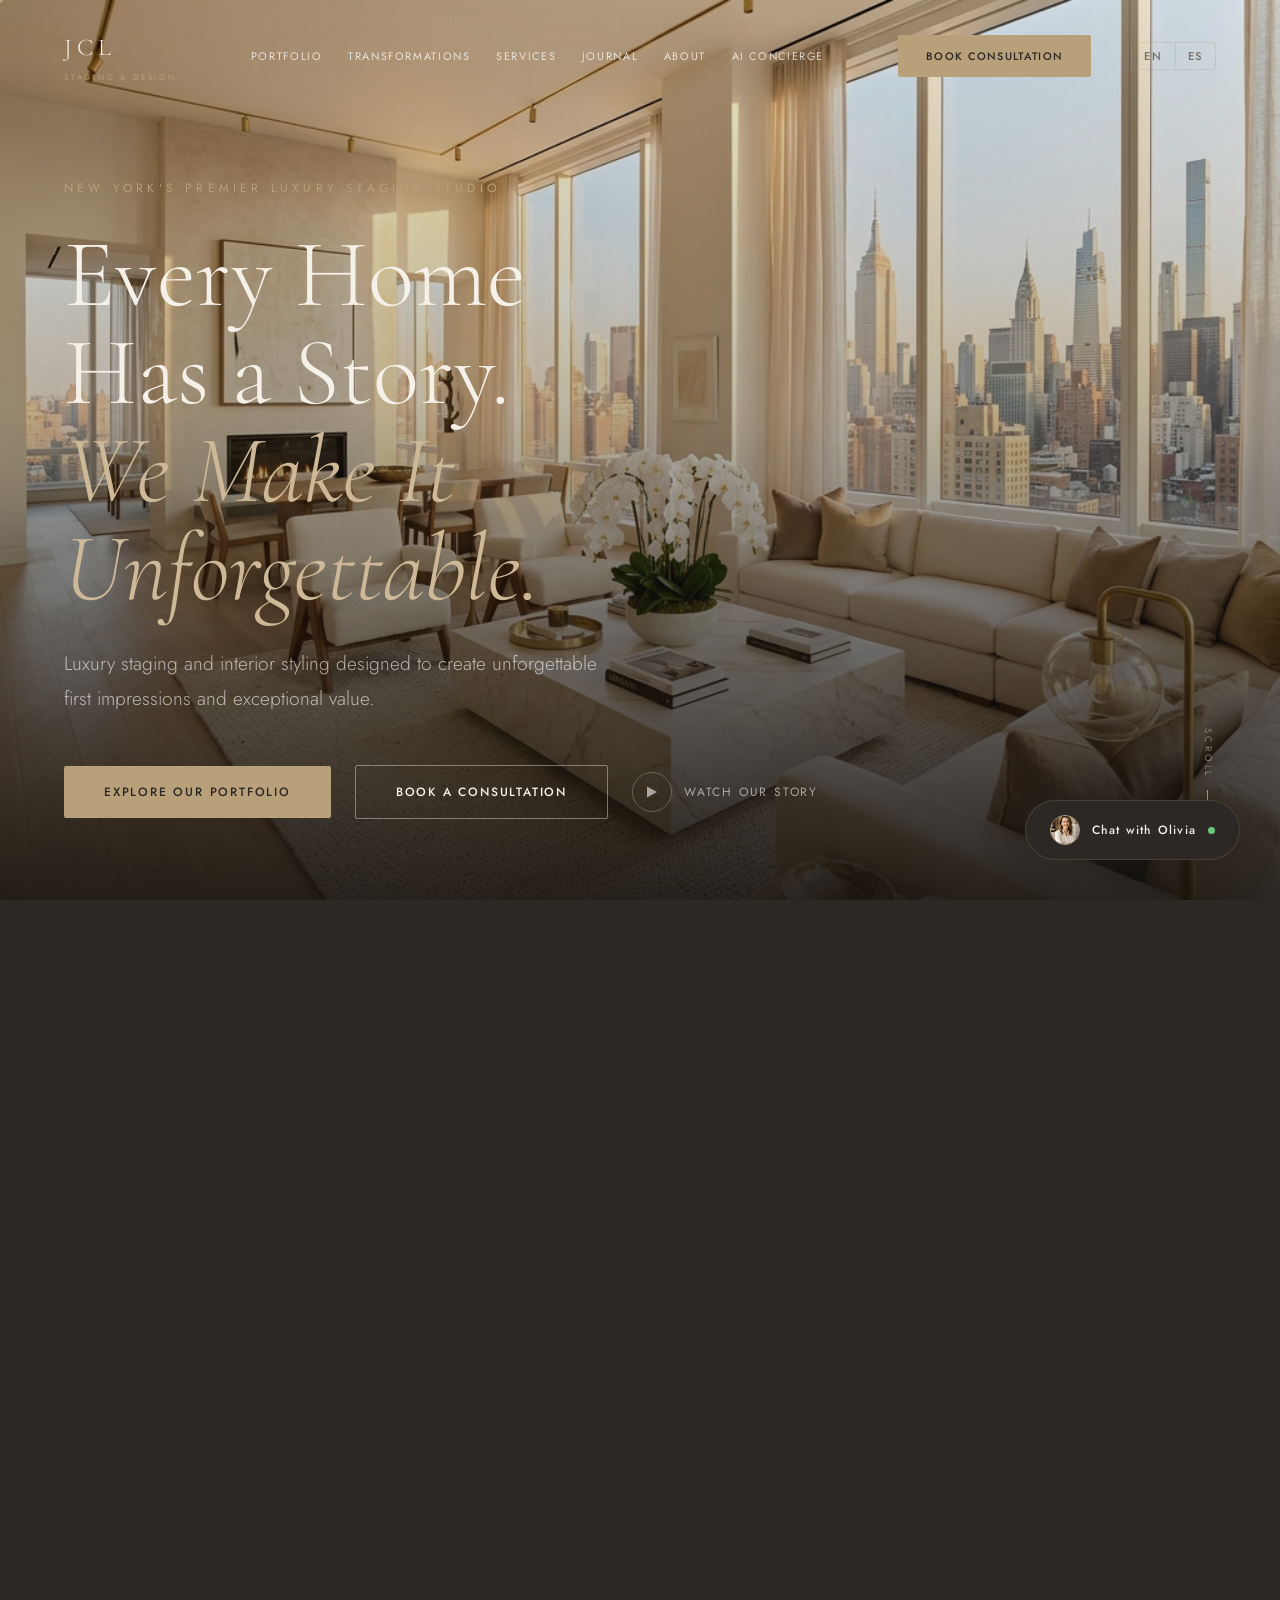
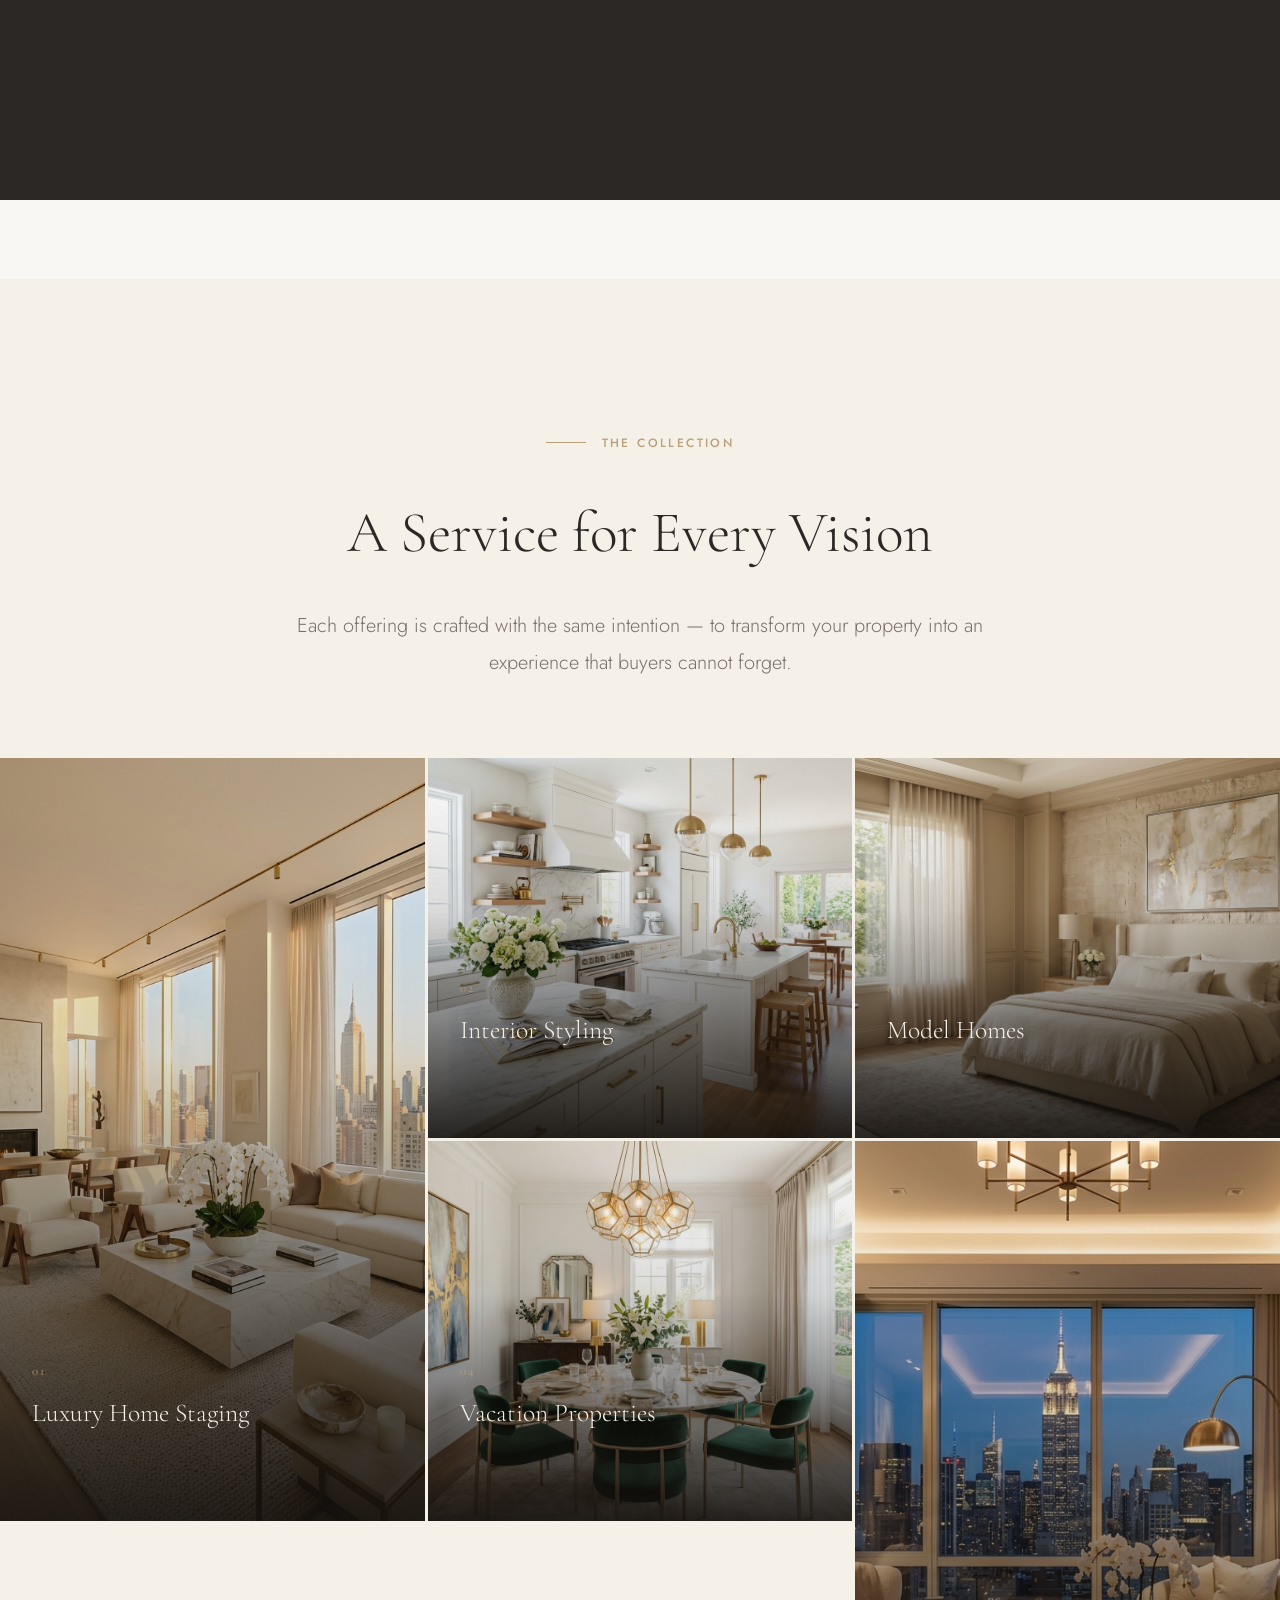
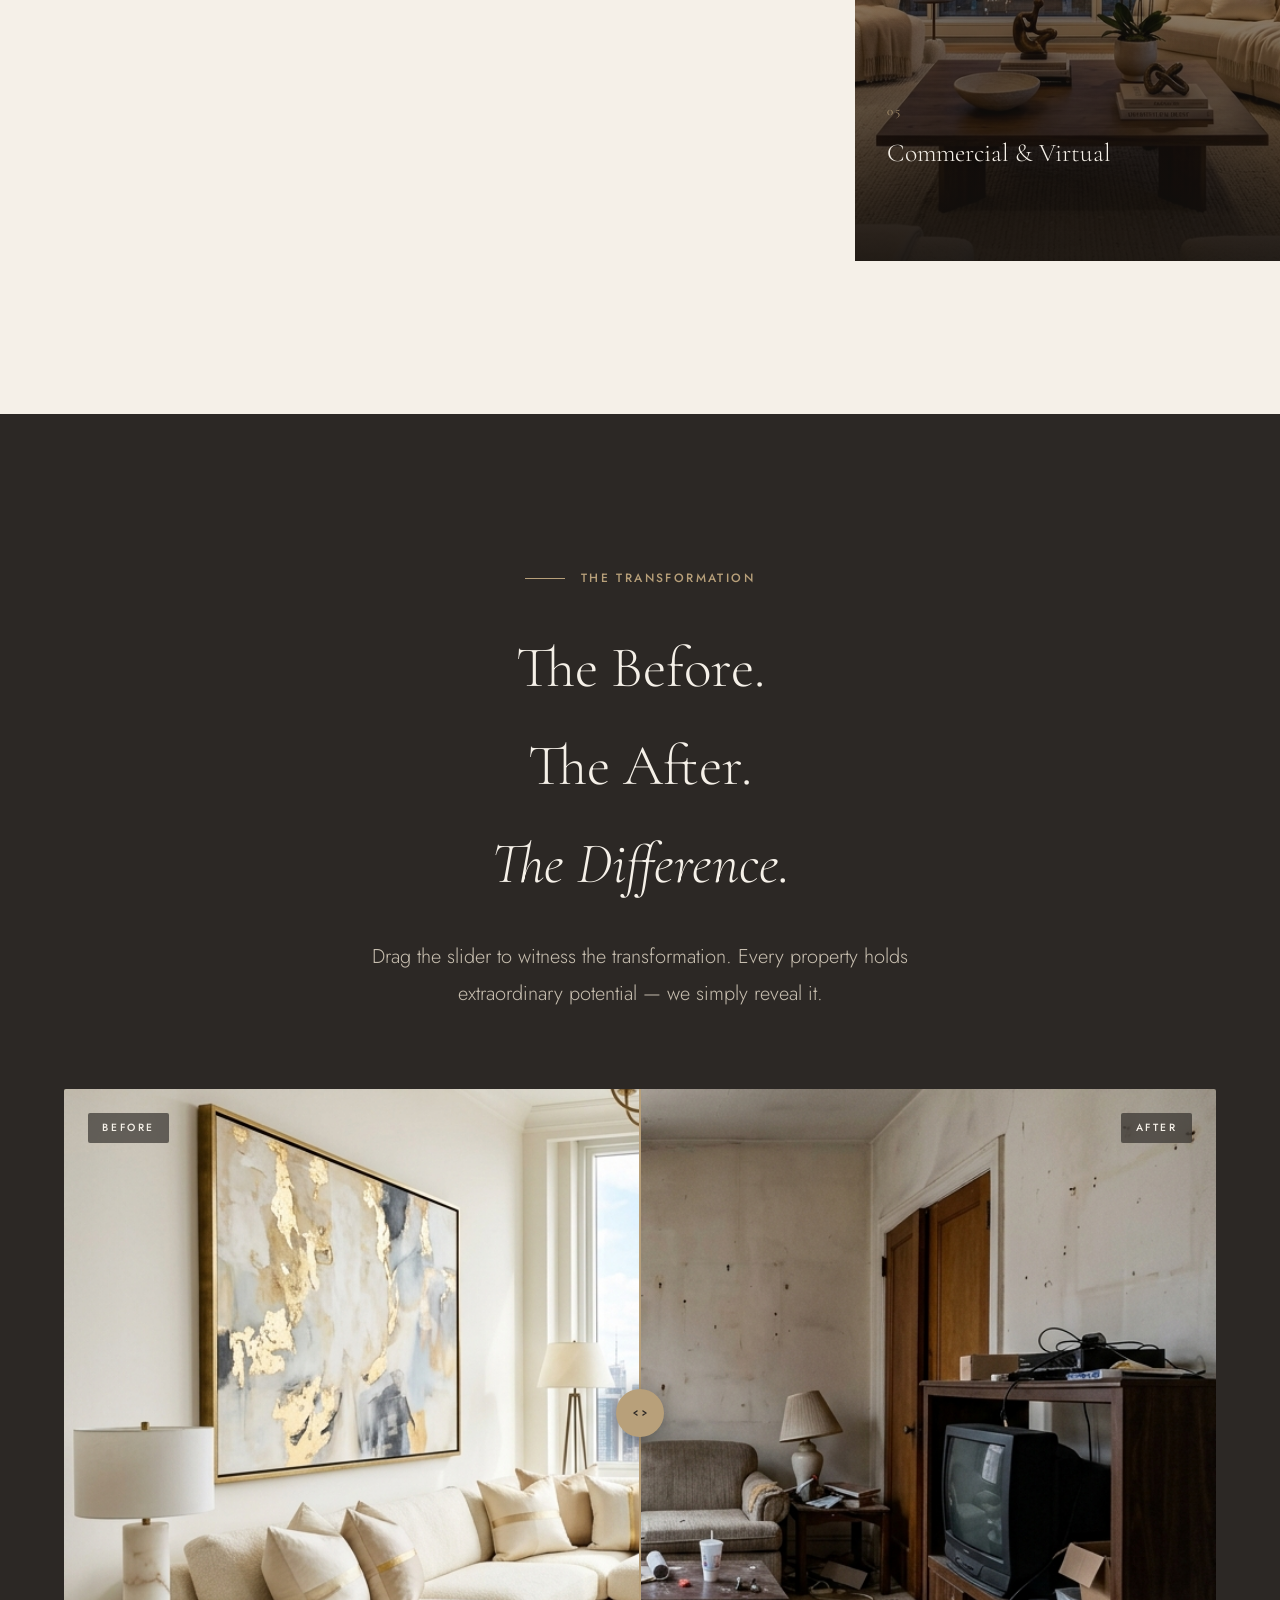
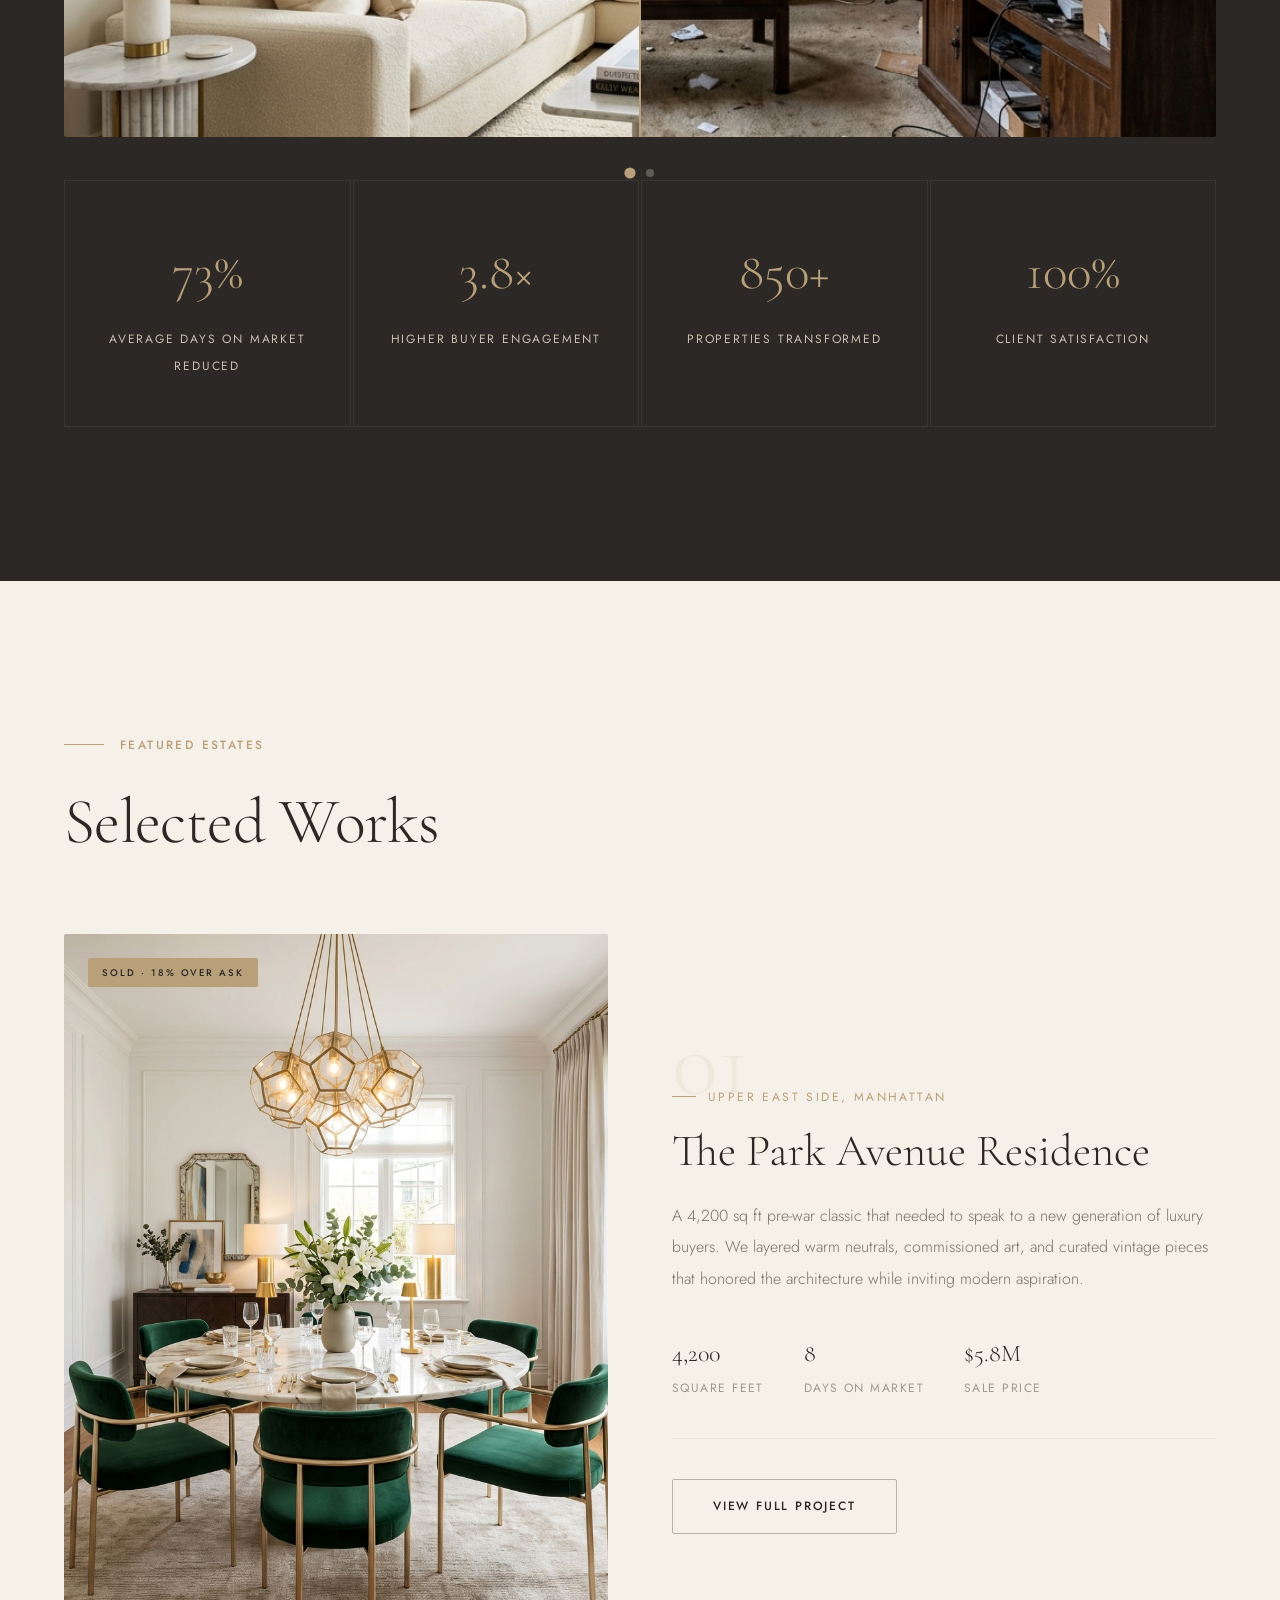
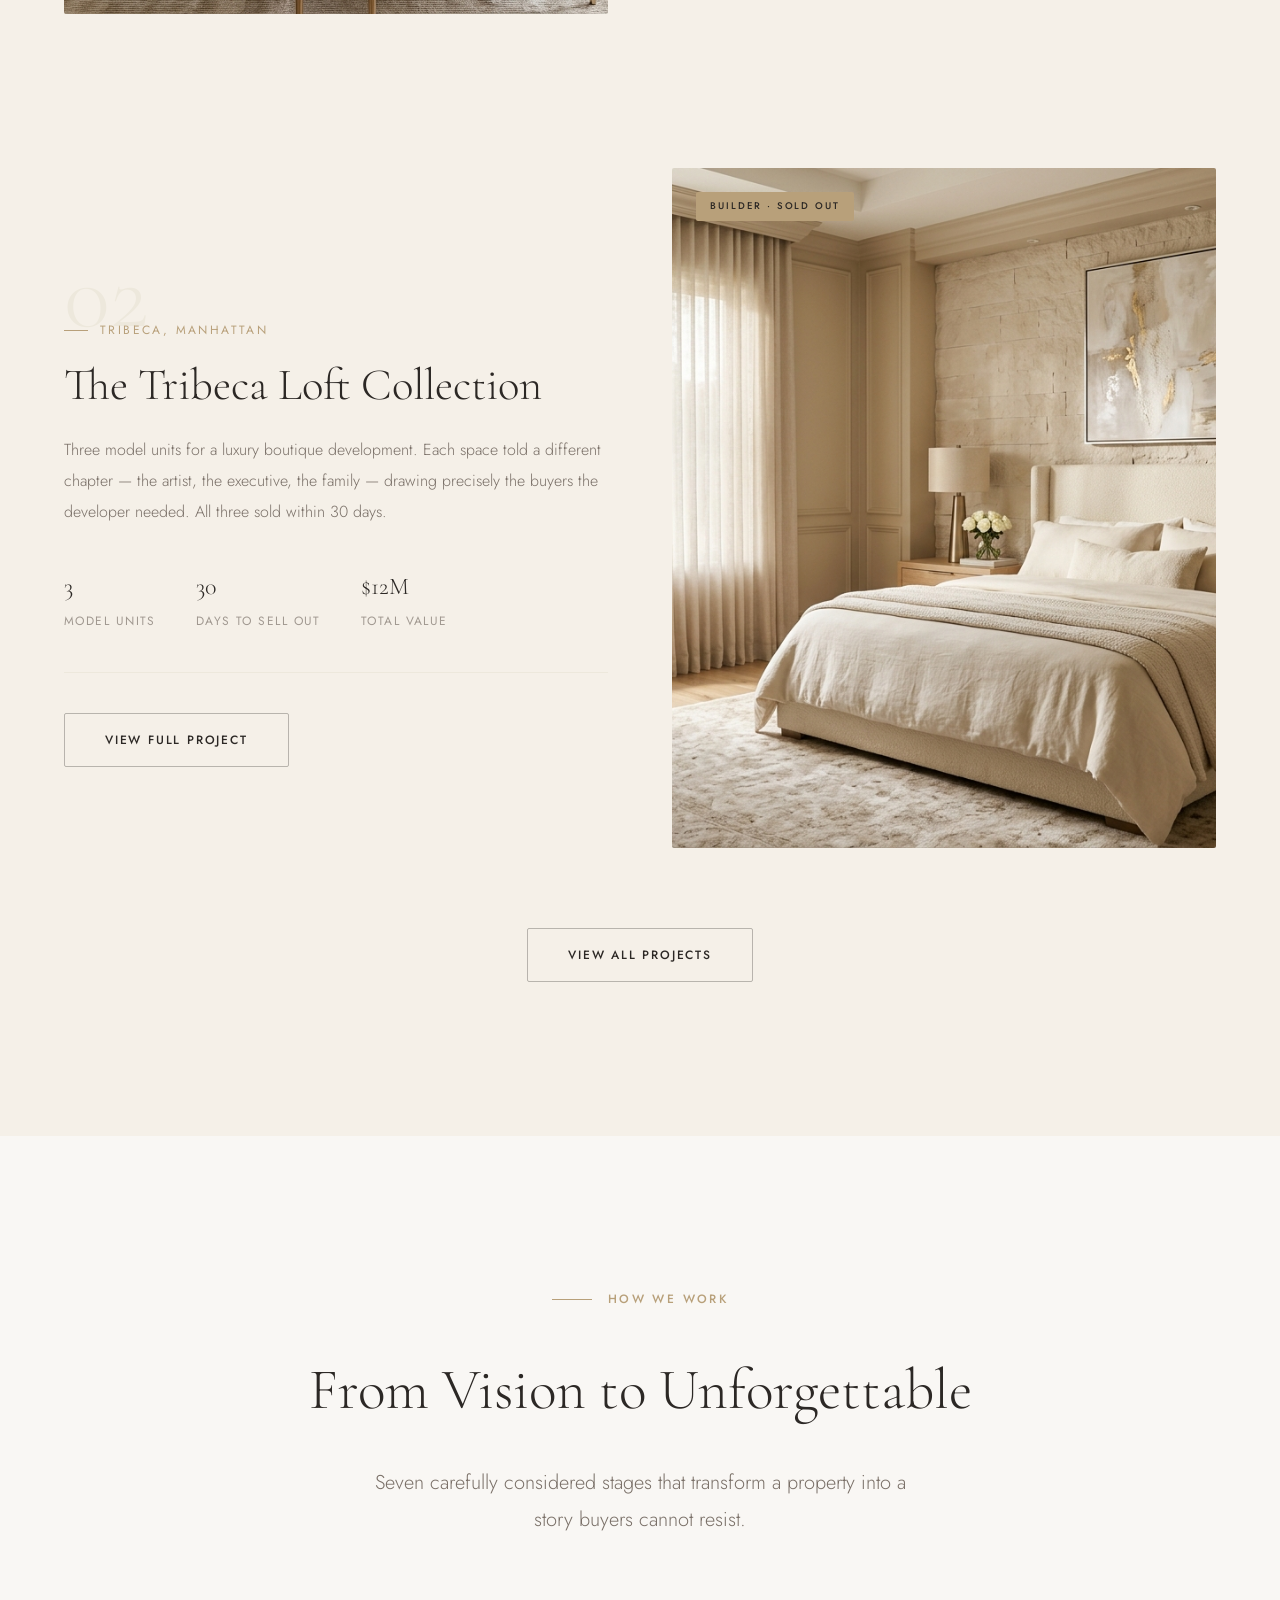
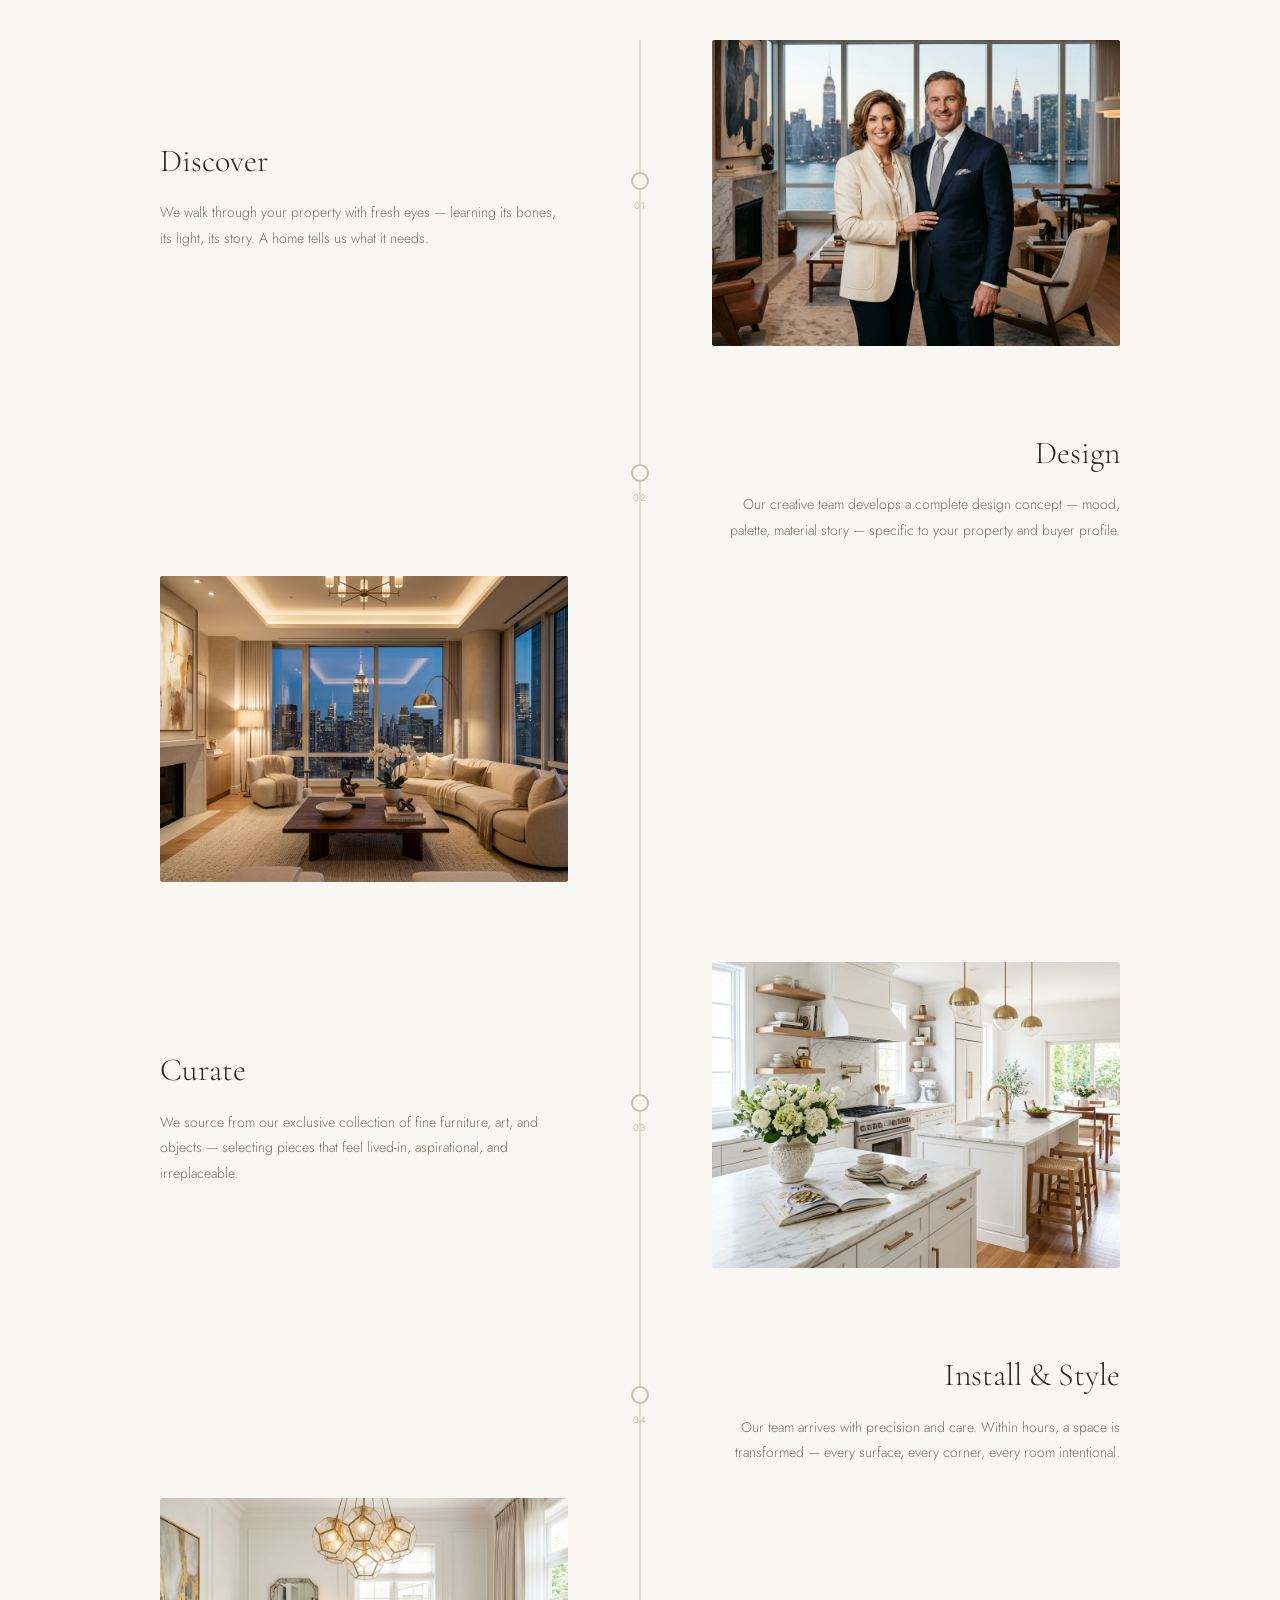
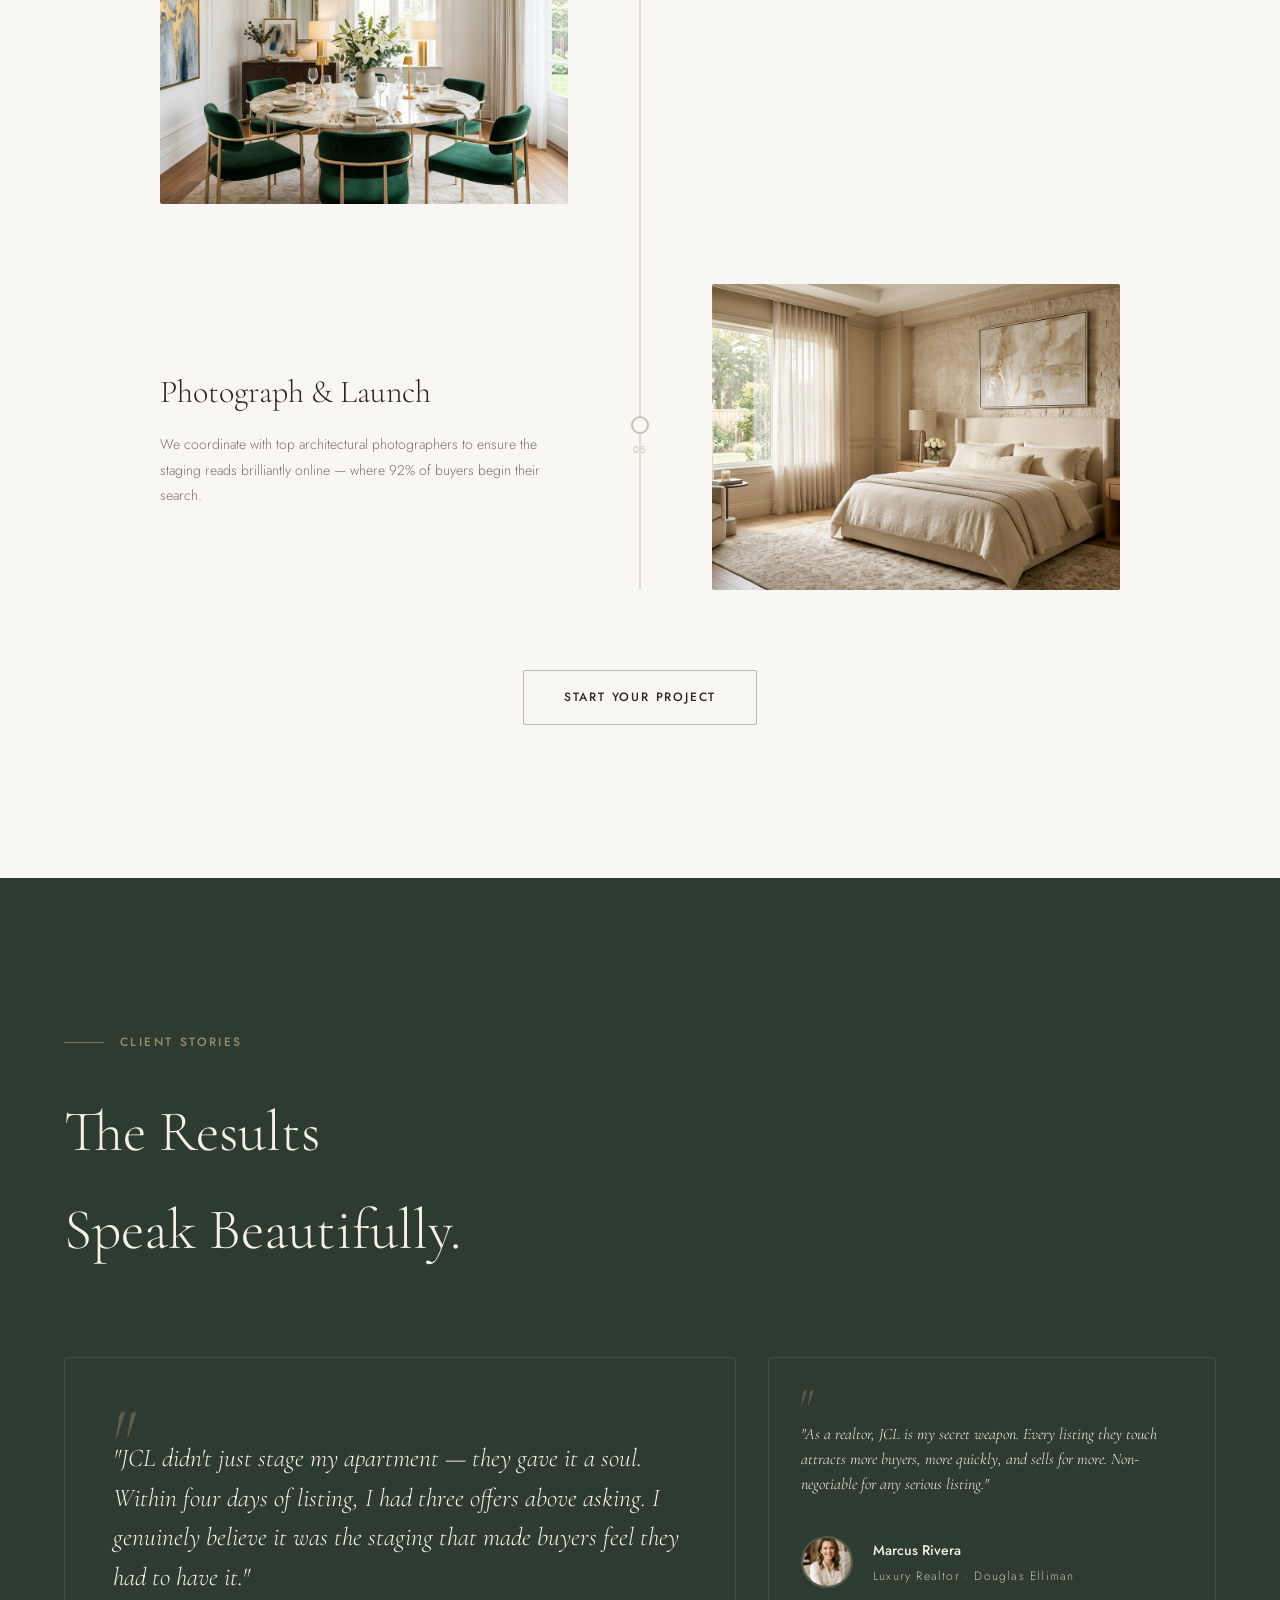
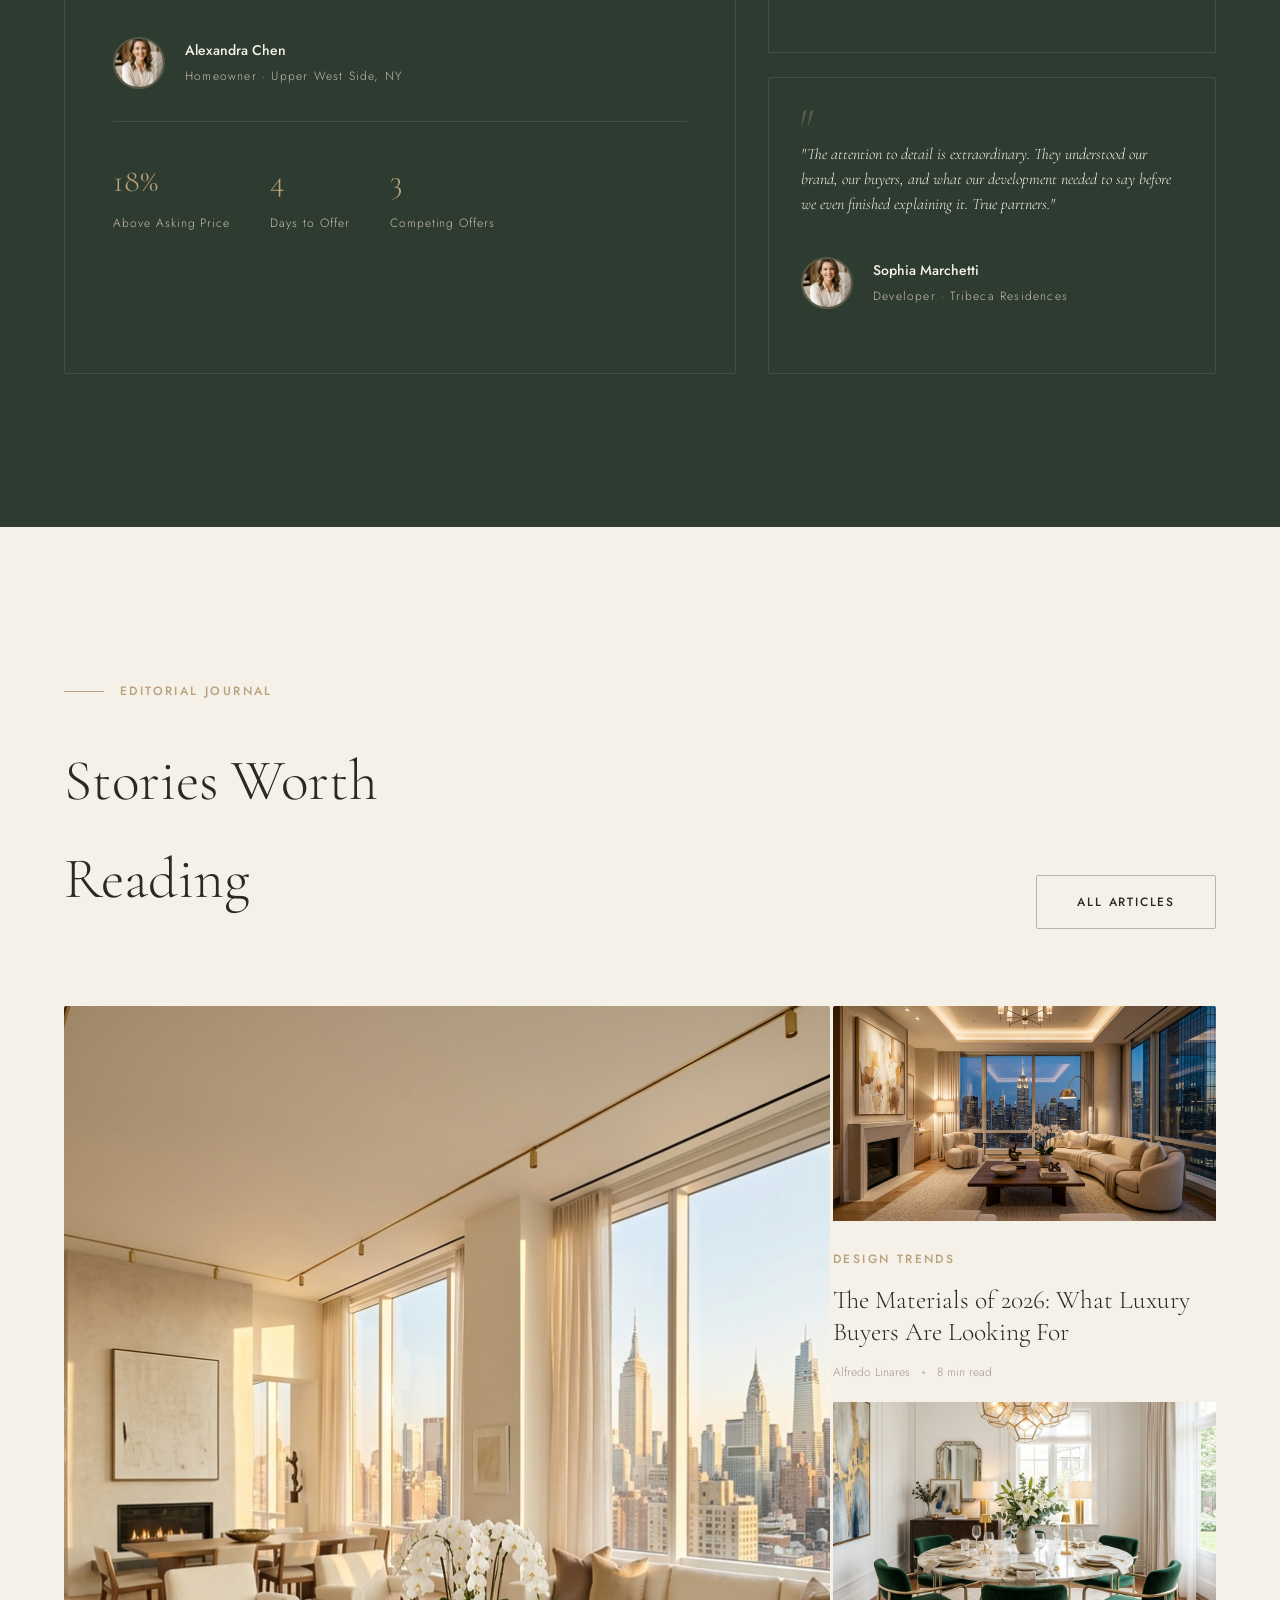
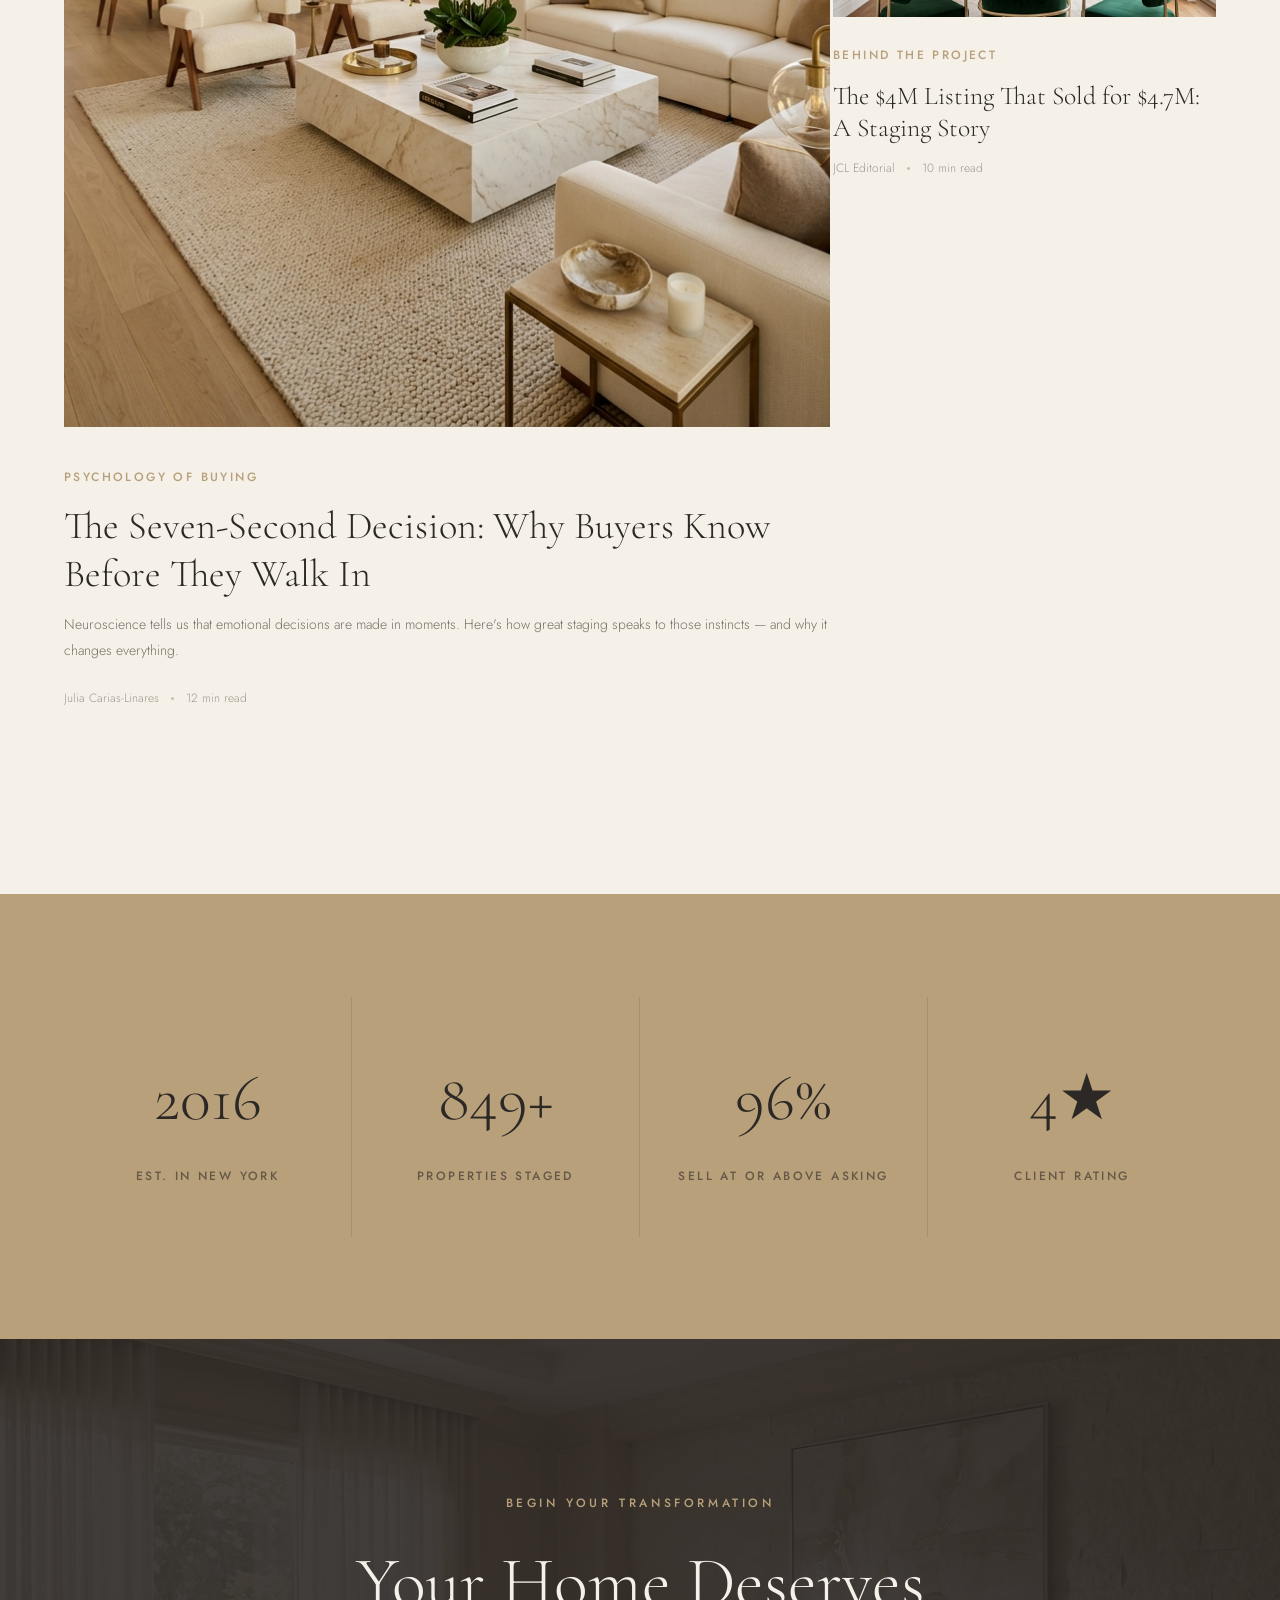
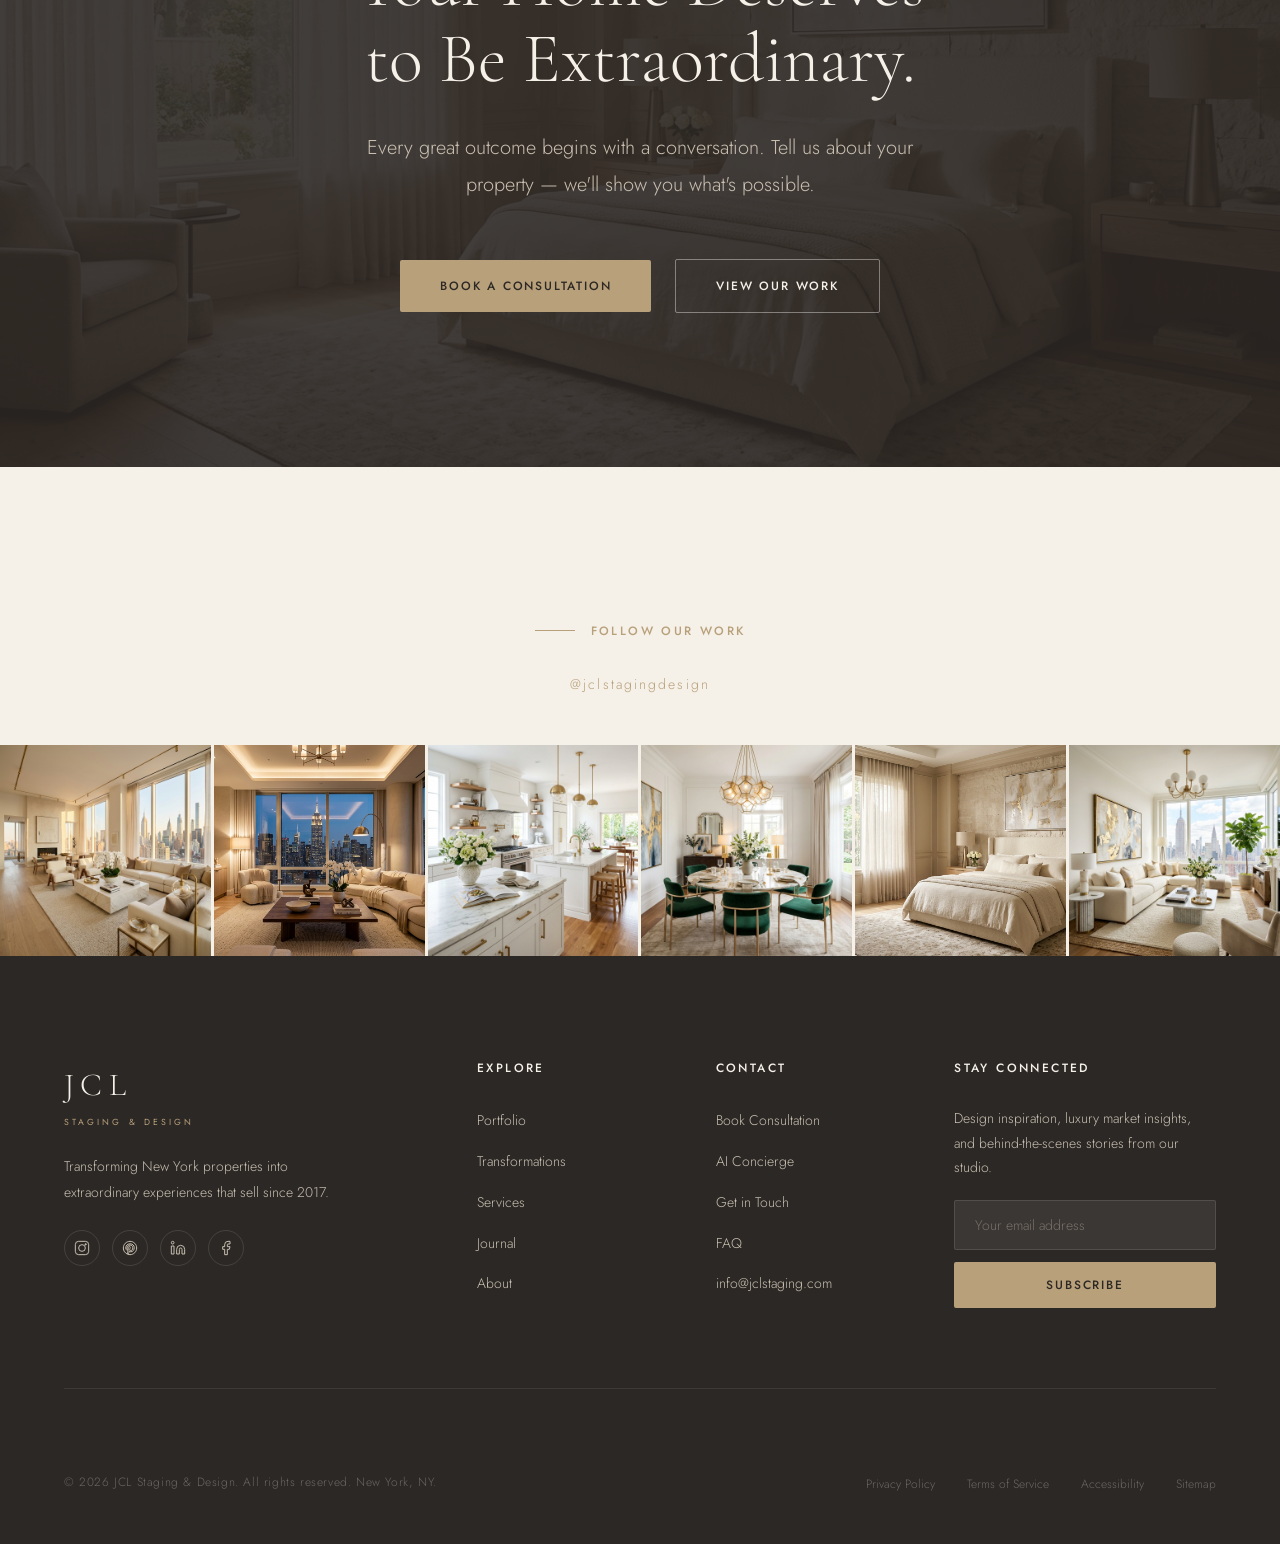
==== commit 1afe555b: "fix: make EN/ES language toggle visible in nav - Wrap nav__cta + lang-switcher in .nav__actions flex" ====
--- a/index.html
+++ b/index.html
@@ -136,11 +136,12 @@
       <a href="pages/concierge.html" class="nav__link">AI Concierge</a>
     </nav>
 
-    <a href="pages/consultation.html" class="nav__cta" data-i18n="nav_book">Book Consultation</a>
+    <div class="nav__actions"><a href="pages/consultation.html" class="nav__cta" data-i18n="nav_book">Book Consultation</a>
         <div class="lang-switcher" role="group" aria-label="Language selector">
           <button class="lang-btn" data-lang-btn="en" aria-pressed="true" data-i18n="lang_en">EN</button>
           <button class="lang-btn" data-lang-btn="es" aria-pressed="false" data-i18n="lang_es">ES</button>
         </div>
+      </div>
 
     <button class="nav__toggle" id="nav-toggle" aria-label="Open menu" aria-expanded="false" aria-controls="mobile-nav">
       <span class="nav__toggle-line"></span>
--- a/css/style.css
+++ b/css/style.css
@@ -235,6 +235,11 @@
   transition: background var(--dur-fast), transform var(--dur-fast);
 }
 .nav__cta:hover { background: var(--color-champagne-dk); transform: translateY(-1px); }
+.nav__actions {
+  display: flex;
+  align-items: center;
+  gap: 1rem;
+}
 .nav__toggle {
   display: none; flex-direction: column; gap: 7px;
   cursor: none; z-index: 10002; padding: 4px;
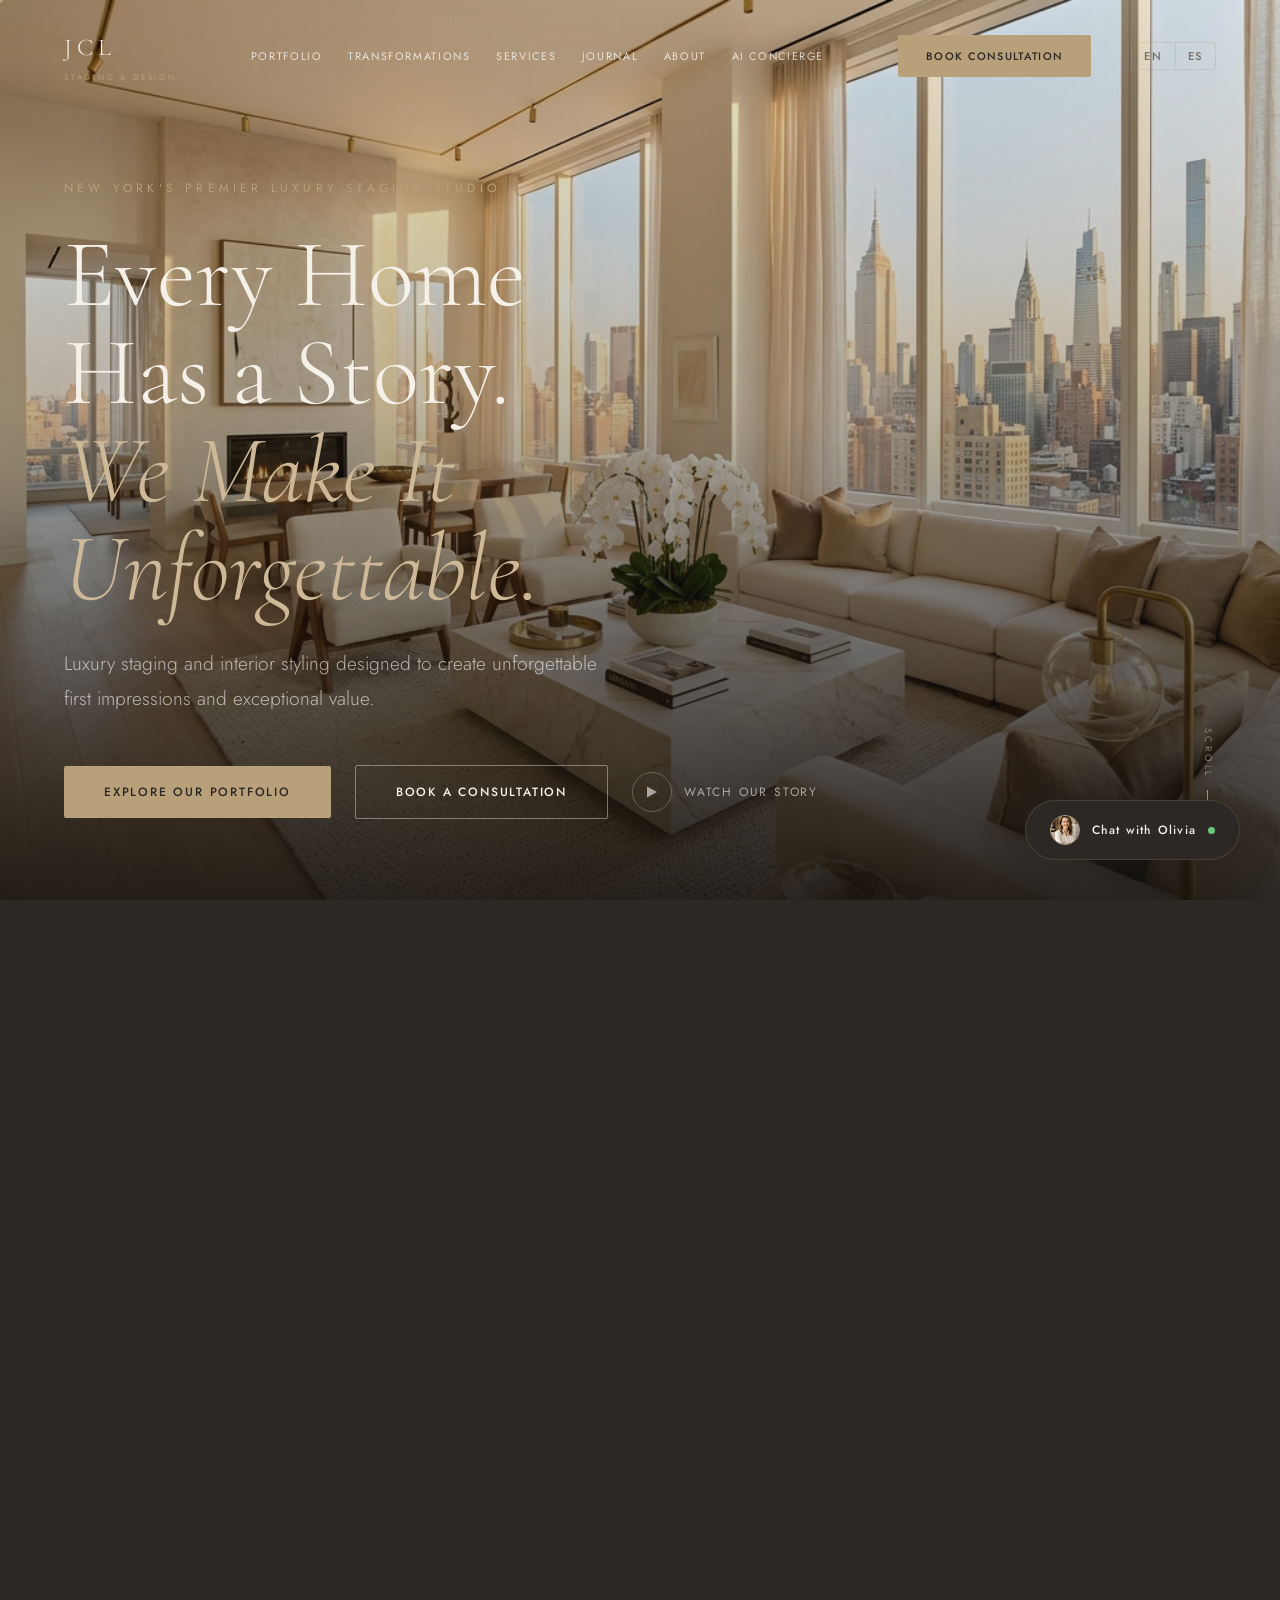
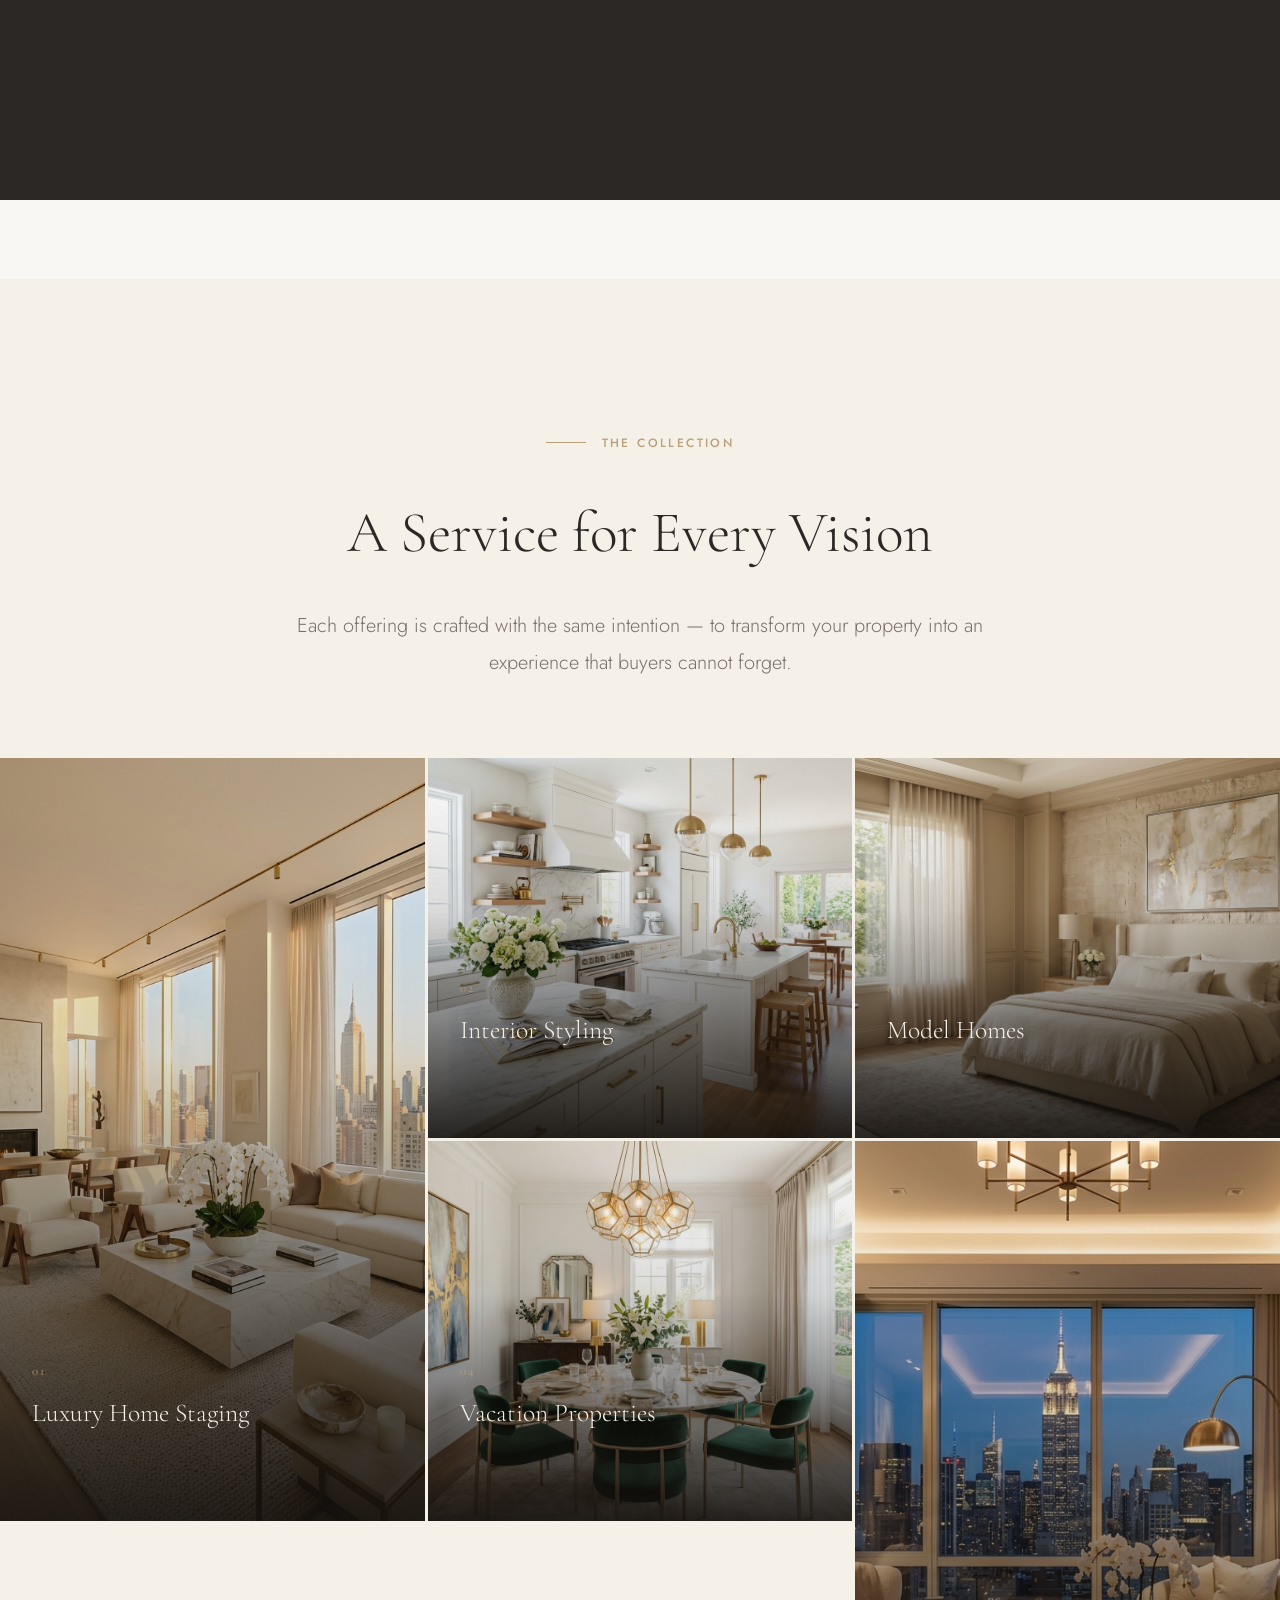
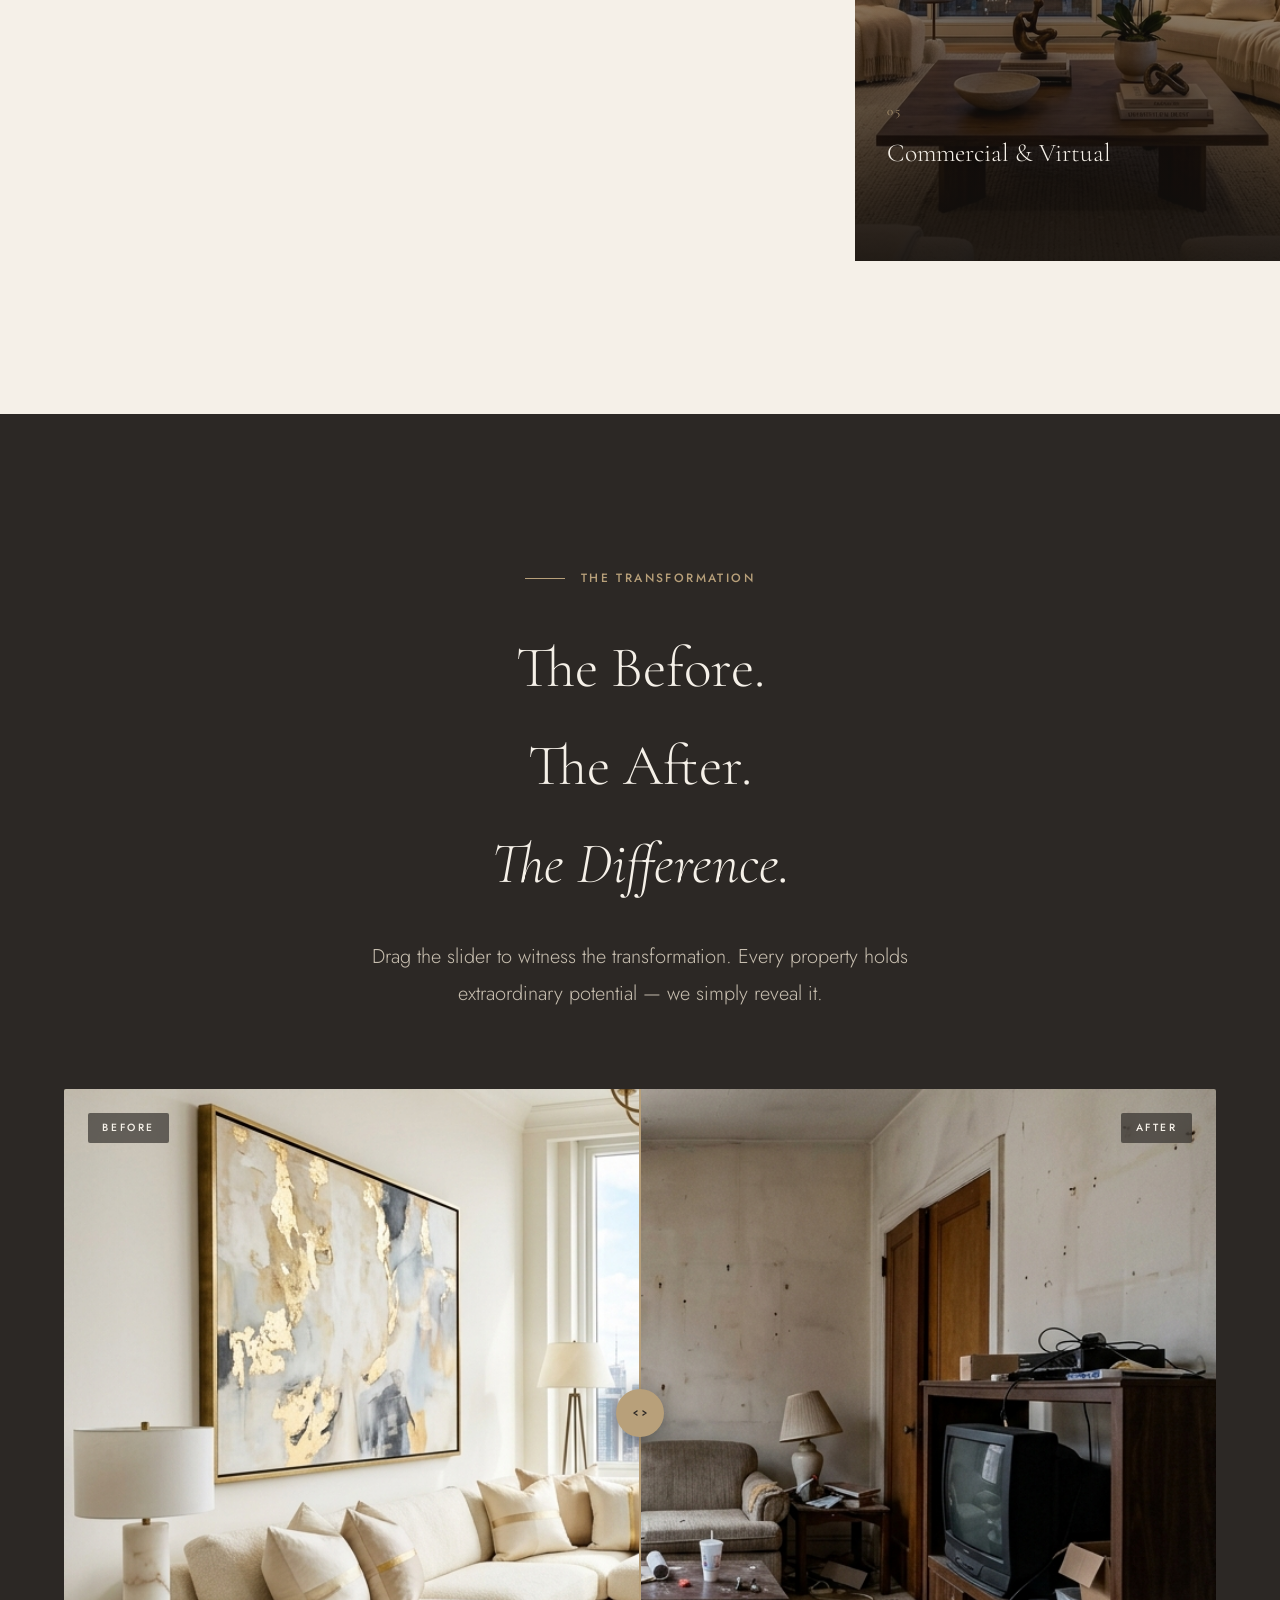
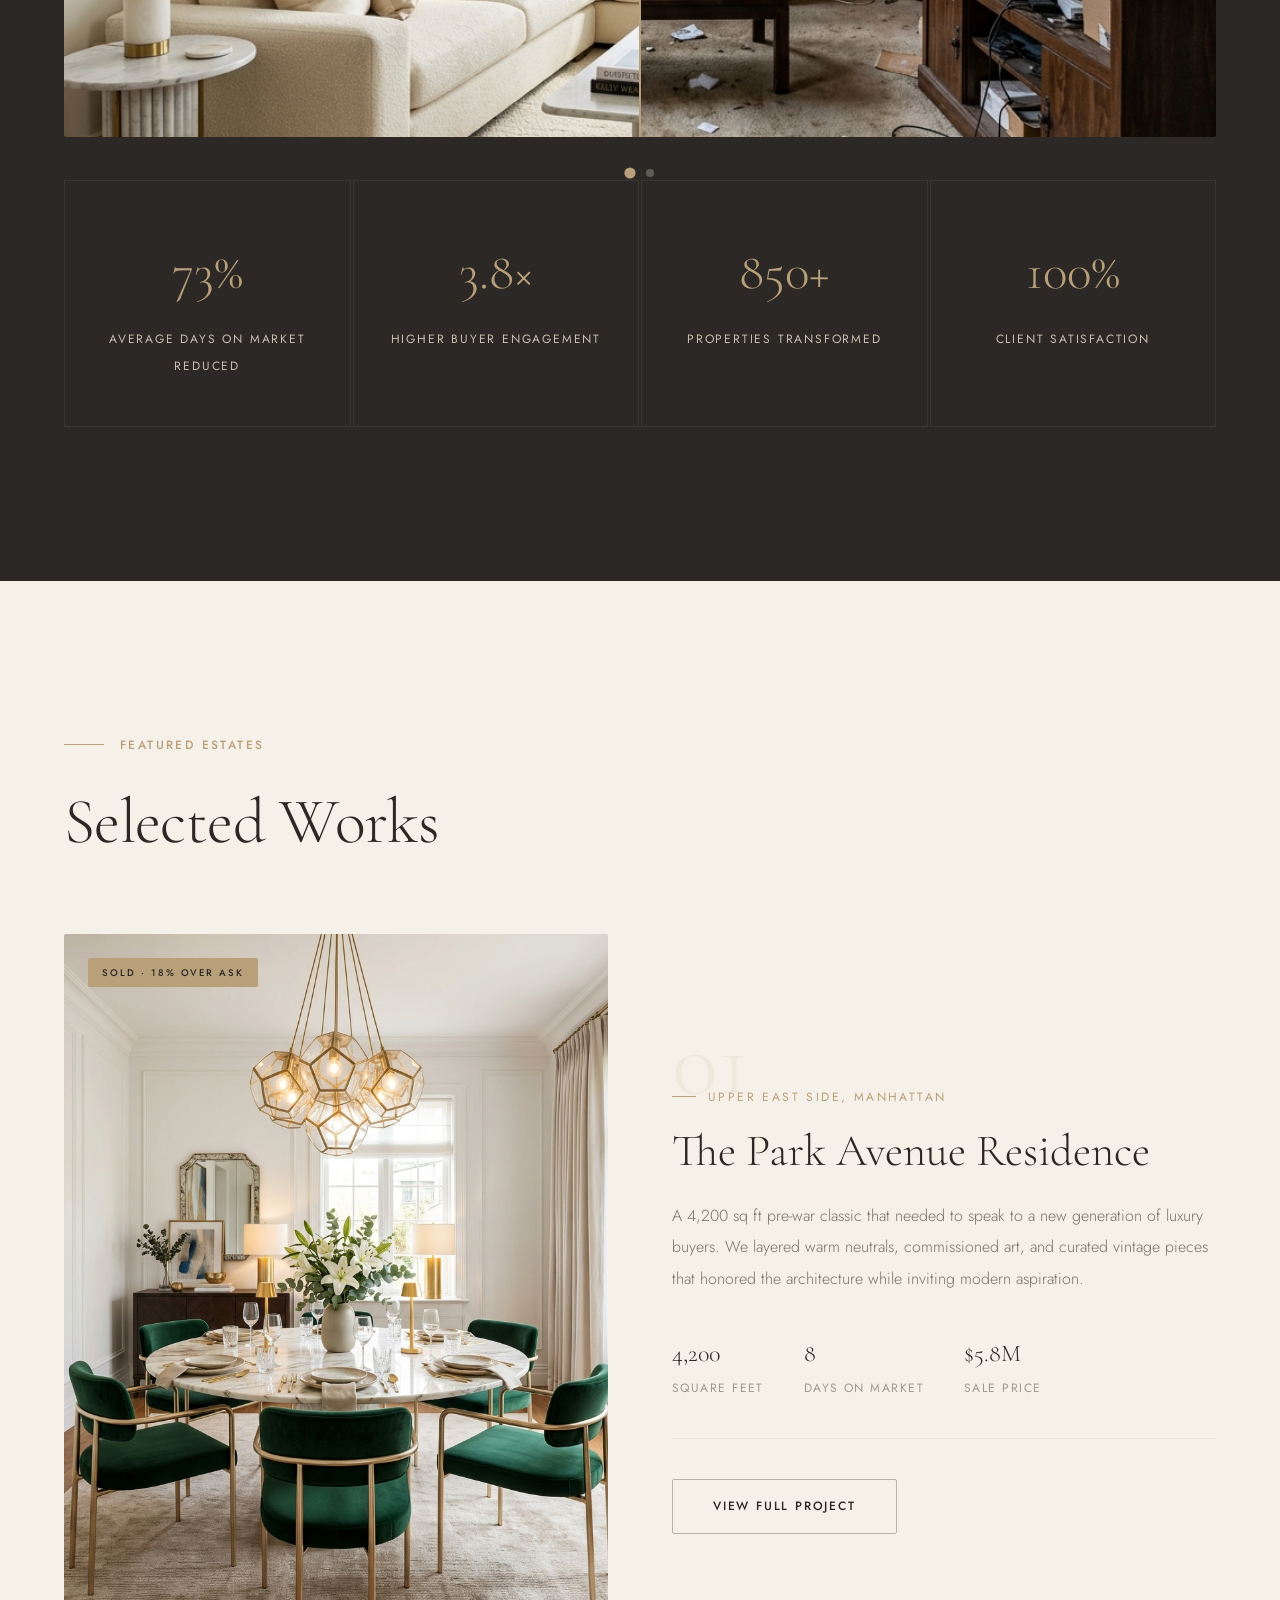
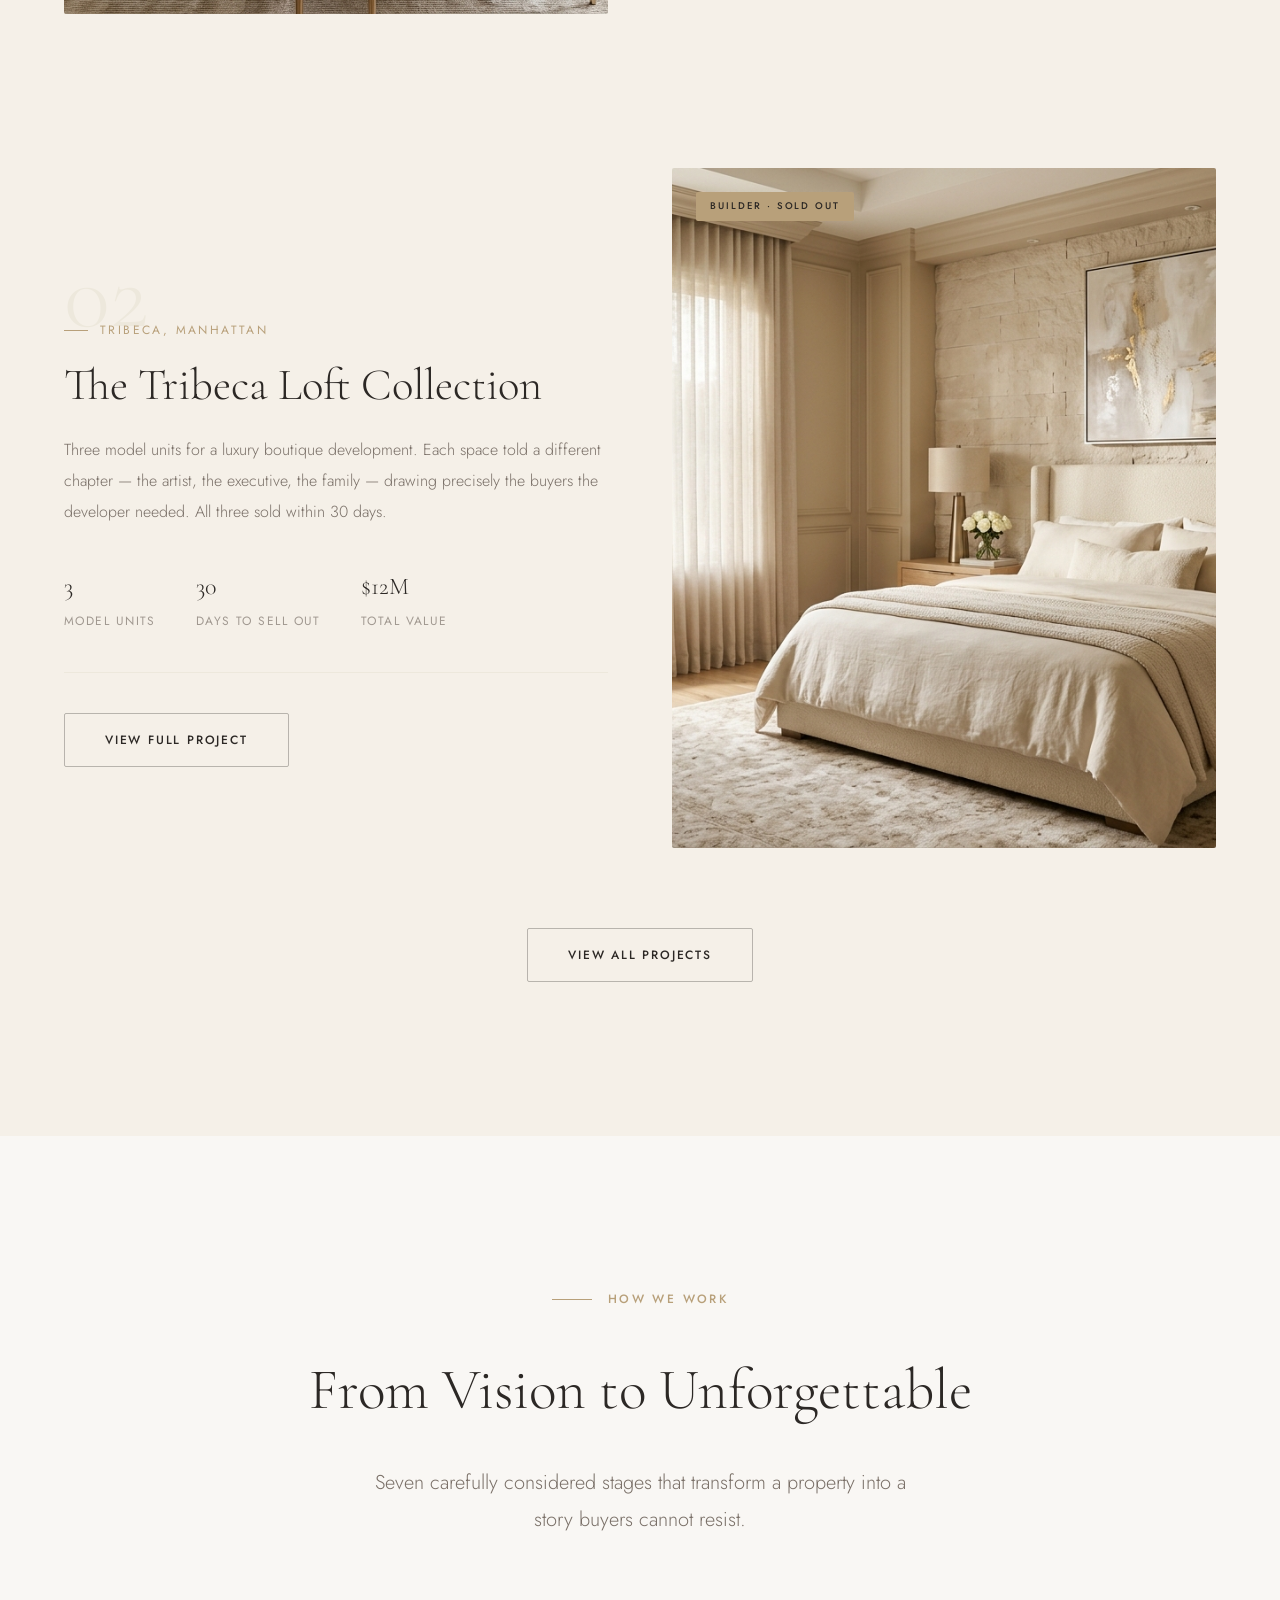
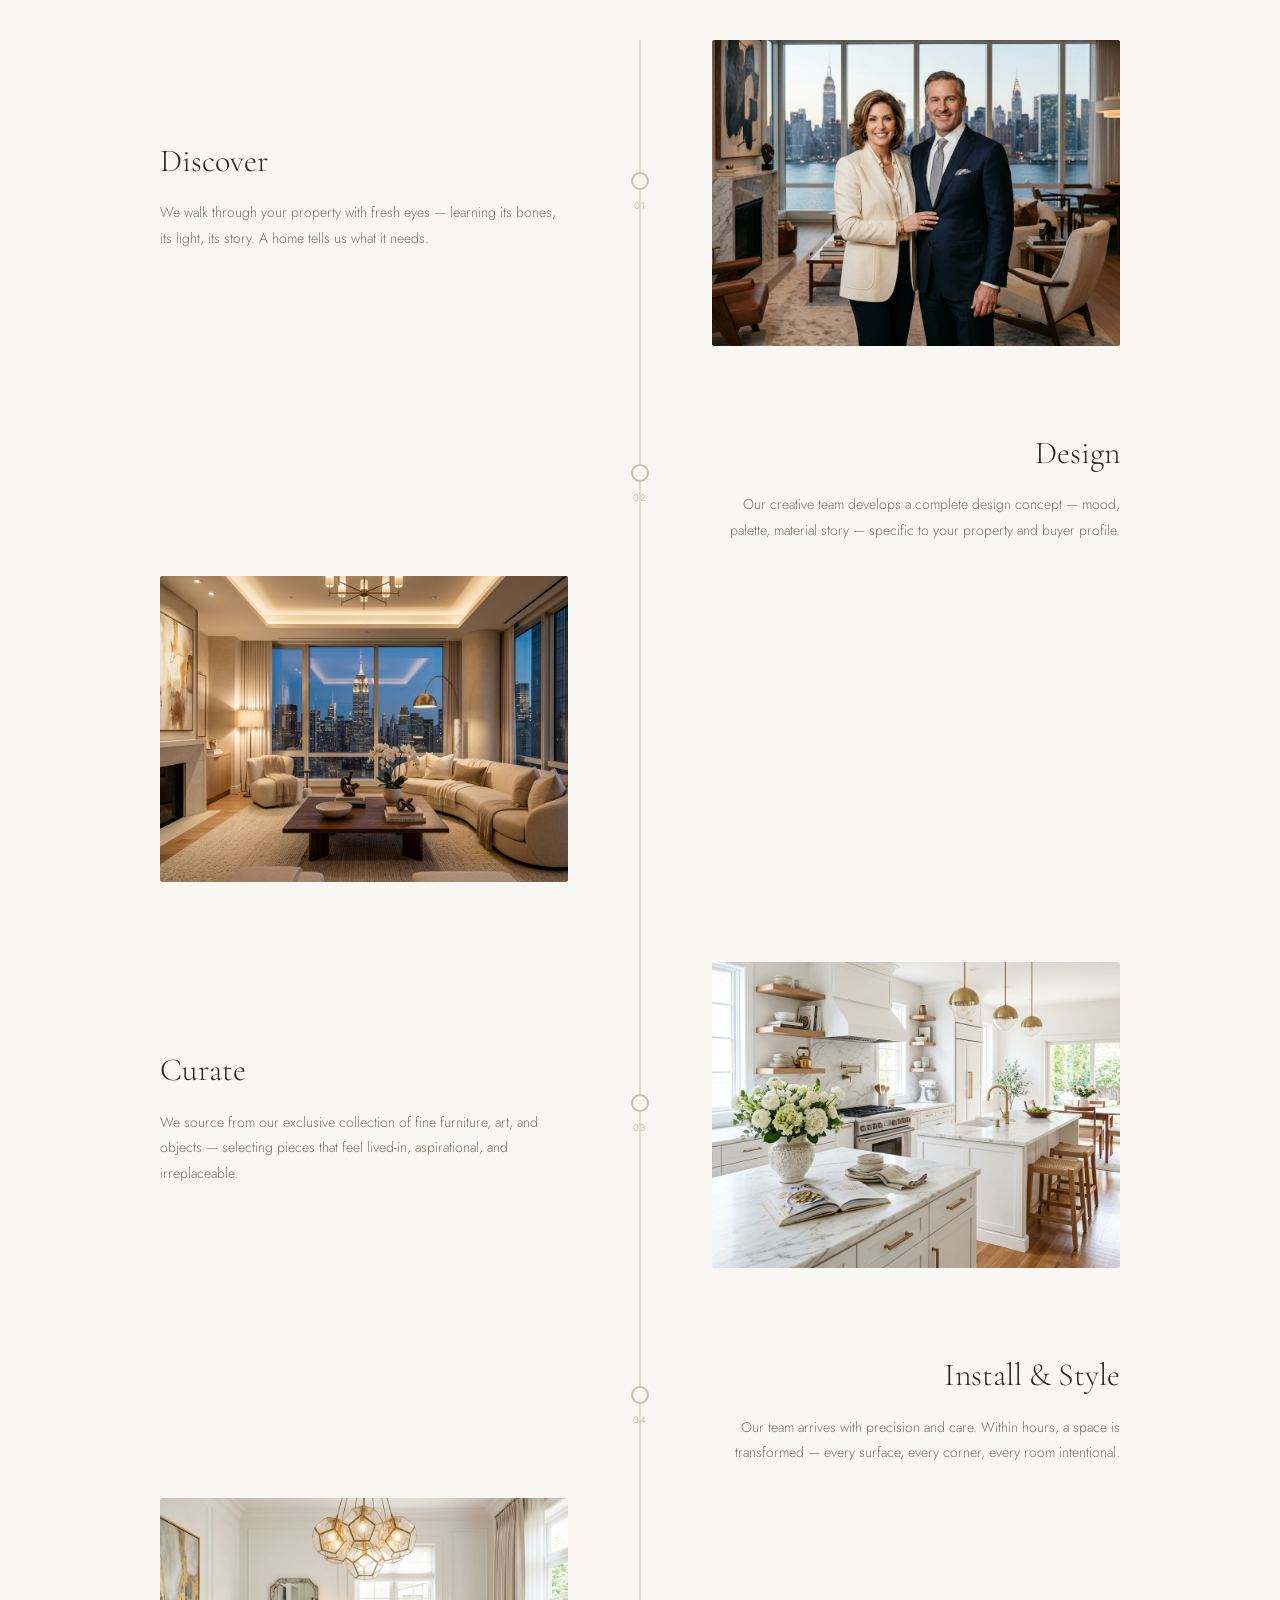
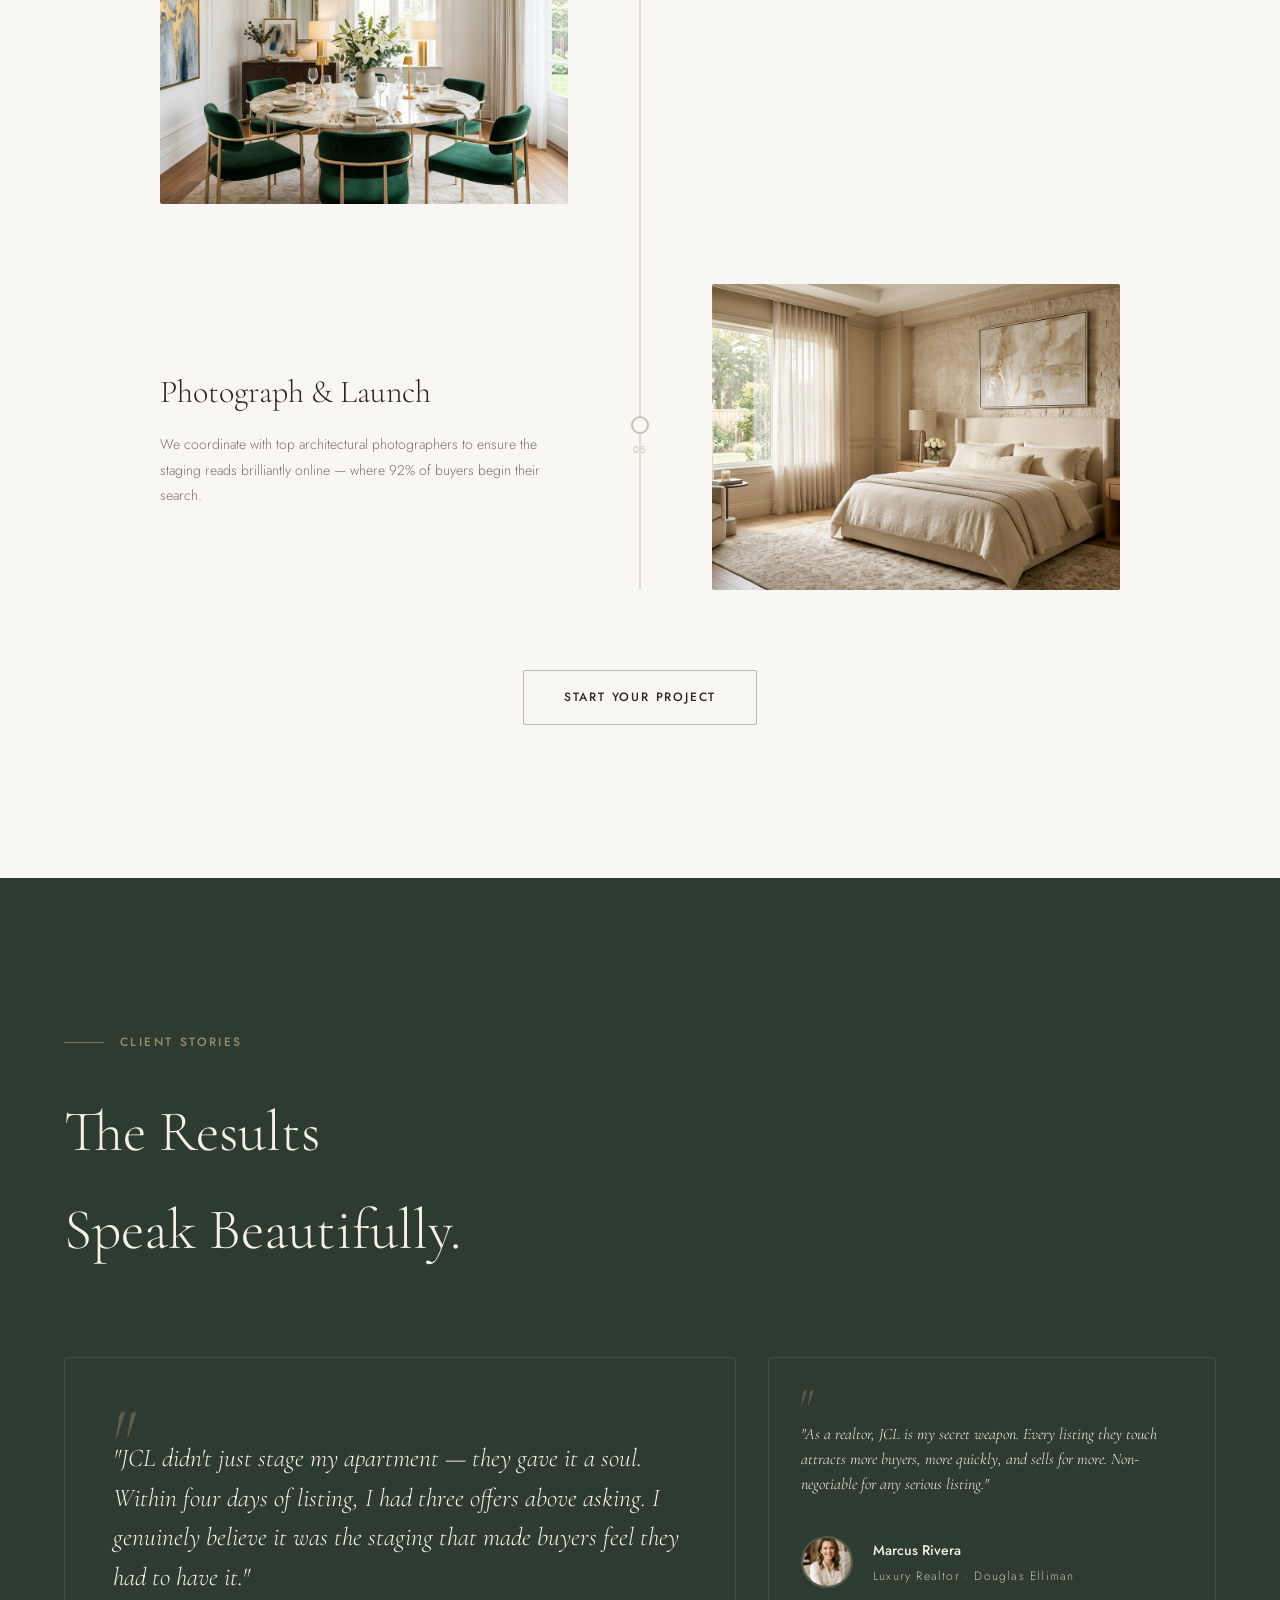
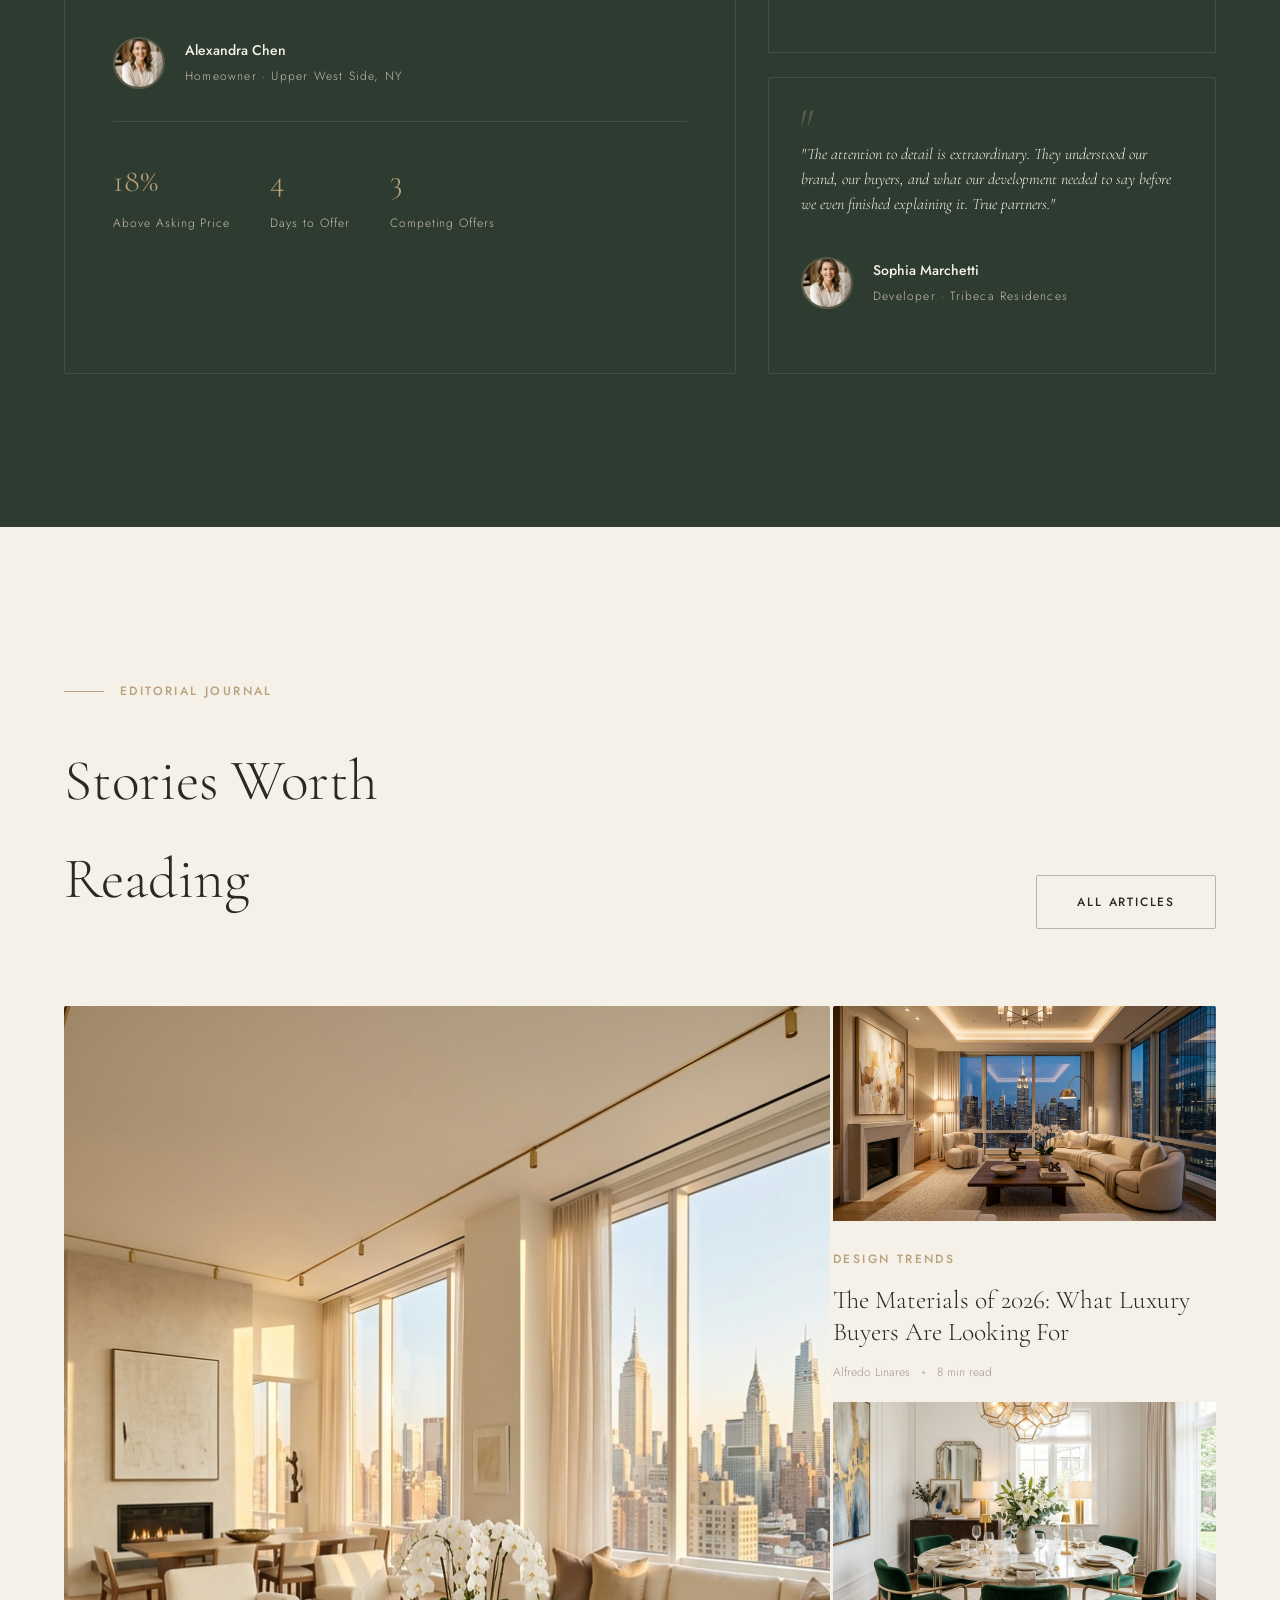
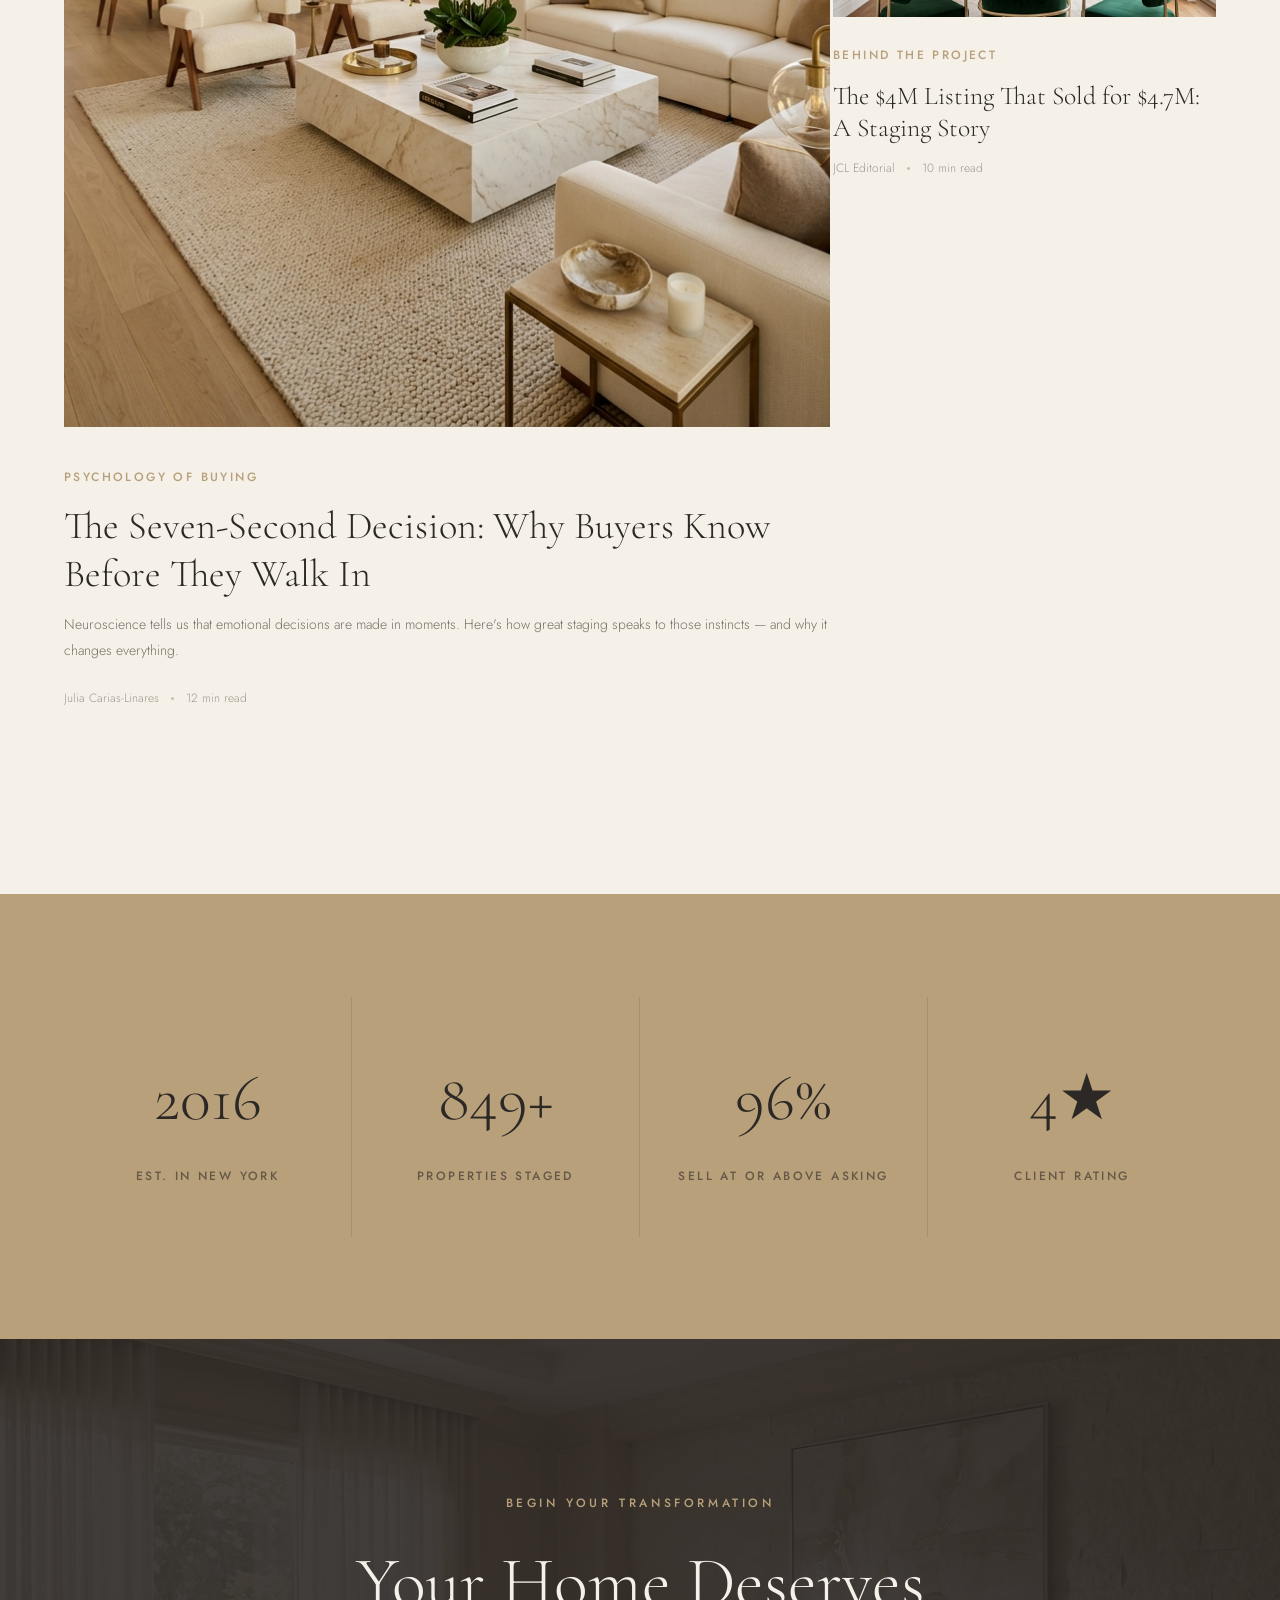
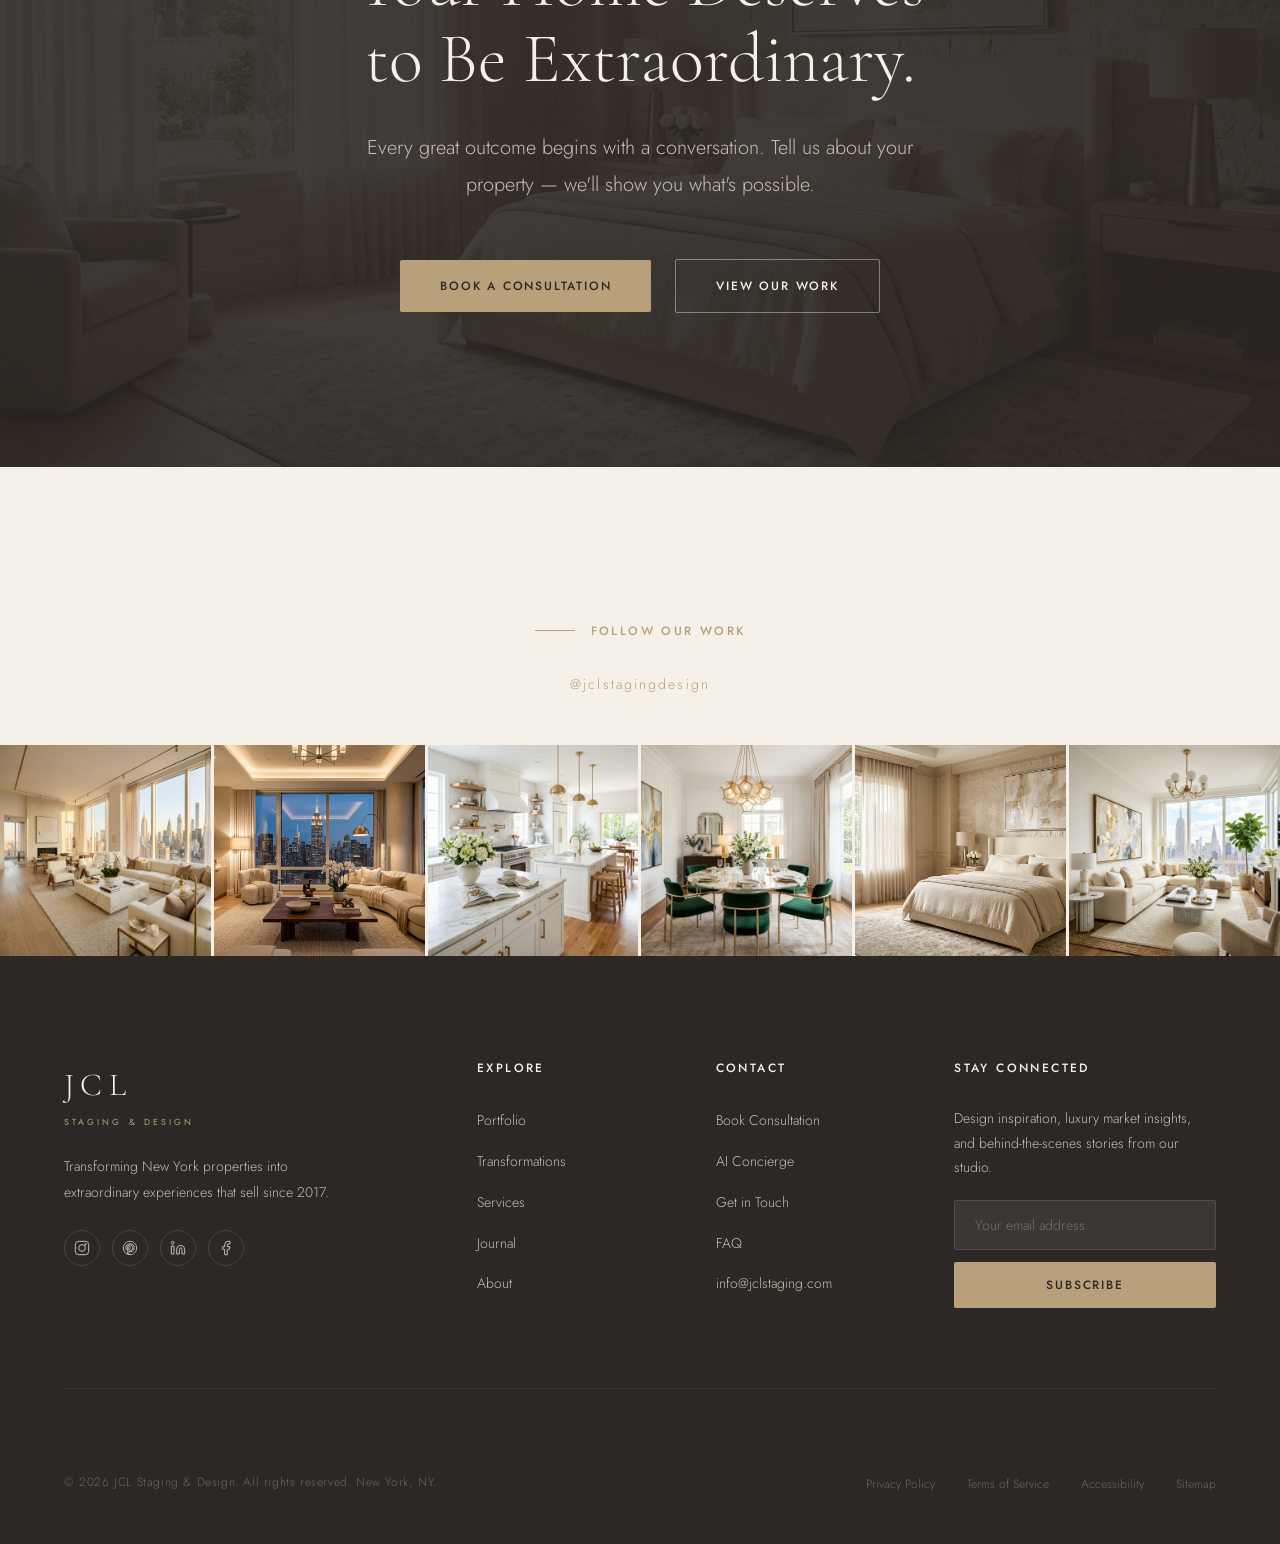
==== commit 830aa3c6: "fix: add data-i18n attributes to page content so ES button translates text - 40+ tagged elements on " ====
--- a/index.html
+++ b/index.html
@@ -100,7 +100,7 @@
       <div class="preloader__logo-sub">Staging &amp; Design</div>
     </div>
     <div class="preloader__line"></div>
-    <div class="preloader__tagline">Luxury begins with first impressions.</div>
+    <div class="preloader__tagline" data-i18n="preloader_tagline">Luxury begins with first impressions.</div>
   </div>
 
   <!-- ═══ CURSOR ═══════════════════════════════════════════ -->
@@ -128,12 +128,12 @@
     </a>
 
     <nav class="nav__links" aria-label="Primary navigation">
-      <a href="pages/portfolio.html" class="nav__link">Portfolio</a>
-      <a href="pages/transformations.html" class="nav__link">Transformations</a>
-      <a href="pages/services.html" class="nav__link">Services</a>
-      <a href="pages/journal.html" class="nav__link">Journal</a>
-      <a href="pages/about.html" class="nav__link">About</a>
-      <a href="pages/concierge.html" class="nav__link">AI Concierge</a>
+      <a href="pages/portfolio.html" class="nav__link" data-i18n="nav_portfolio">Portfolio</a>
+      <a href="pages/transformations.html" class="nav__link" data-i18n="nav_transformations">Transformations</a>
+      <a href="pages/services.html" class="nav__link" data-i18n="nav_services">Services</a>
+      <a href="pages/journal.html" class="nav__link" data-i18n="nav_journal">Journal</a>
+      <a href="pages/about.html" class="nav__link" data-i18n="nav_about">About</a>
+      <a href="pages/concierge.html" class="nav__link" data-i18n="nav_concierge">AI Concierge</a>
     </nav>
 
     <div class="nav__actions"><a href="pages/consultation.html" class="nav__cta" data-i18n="nav_book">Book Consultation</a>
@@ -157,14 +157,14 @@
           <button class="nav-mobile__lang-btn lang-btn" data-lang-btn="es" aria-pressed="false" data-i18n="lang_es_full">Español</button>
         </div>
     <ul class="nav-mobile__links">
-      <li><a href="pages/portfolio.html" class="nav-mobile__link">Portfolio</a></li>
-      <li><a href="pages/transformations.html" class="nav-mobile__link">Transformations</a></li>
-      <li><a href="pages/services.html" class="nav-mobile__link">Services</a></li>
-      <li><a href="pages/journal.html" class="nav-mobile__link">Journal</a></li>
-      <li><a href="pages/about.html" class="nav-mobile__link">About</a></li>
-      <li><a href="pages/concierge.html" class="nav-mobile__link">AI Concierge</a></li>
+      <li><a href="pages/portfolio.html" class="nav-mobile__link" data-i18n="nav_portfolio">Portfolio</a></li>
+      <li><a href="pages/transformations.html" class="nav-mobile__link" data-i18n="nav_transformations">Transformations</a></li>
+      <li><a href="pages/services.html" class="nav-mobile__link" data-i18n="nav_services">Services</a></li>
+      <li><a href="pages/journal.html" class="nav-mobile__link" data-i18n="nav_journal">Journal</a></li>
+      <li><a href="pages/about.html" class="nav-mobile__link" data-i18n="nav_about">About</a></li>
+      <li><a href="pages/concierge.html" class="nav-mobile__link" data-i18n="nav_concierge">AI Concierge</a></li>
       <li><a href="pages/contact.html" class="nav-mobile__link">Contact</a></li>
-      <li><a href="pages/consultation.html" class="nav-mobile__link">Book Consultation</a></li>
+      <li><a href="pages/consultation.html" class="nav-mobile__link" data-i18n="nav_book">Book Consultation</a></li>
     </ul>
     <div class="nav-mobile__bottom">
       <a href="https://www.instagram.com/jclstagingdesign/" class="nav-mobile__social-link" target="_blank" rel="noopener">Instagram</a>
@@ -191,19 +191,19 @@
       </div>
 
       <div class="hero__content container">
-        <p class="hero__eyebrow">New York's Premier Luxury Staging Studio</p>
+        <p class="hero__eyebrow" data-i18n="hero_eyebrow">New York's Premier Luxury Staging Studio</p>
         <h1 class="hero__headline">
           Every Home<br>
           Has a Story.<br>
           <em>We Make It<br>Unforgettable.</em>
         </h1>
-        <p class="hero__subheadline">
+        <p class="hero__subheadline" data-i18n="hero_sub">
           Luxury staging and interior styling designed to create
           unforgettable first impressions and exceptional value.
         </p>
         <div class="hero__actions">
-          <a href="pages/portfolio.html" class="btn btn--primary">Explore Our Portfolio</a>
-          <a href="pages/consultation.html" class="btn btn--outline">Book a Consultation</a>
+          <a href="pages/portfolio.html" class="btn btn--primary" data-i18n="hero_cta_primary">Explore Our Portfolio</a>
+          <a href="pages/consultation.html" class="btn btn--outline" data-i18n="hero_cta_secondary">Book a Consultation</a>
           <a href="#about-intro" class="hero__watch">
             <span class="hero__watch-icon">
               <svg width="12" height="14" viewBox="0 0 12 14" fill="none" aria-hidden="true">
@@ -216,7 +216,7 @@
       </div>
 
       <div class="hero__scroll" aria-hidden="true">
-        <span class="hero__scroll-text">Scroll</span>
+        <span class="hero__scroll-text" data-i18n="hero_scroll">Scroll</span>
         <span class="hero__scroll-line"></span>
       </div>
     </section>
@@ -229,29 +229,29 @@
         <div class="brand-statement__grid">
           <div class="brand-statement__content">
             <div class="section-label reveal">
-              <span>The Philosophy</span>
+              <span data-i18n="brand_eyebrow">The Philosophy</span>
             </div>
             <h2 class="brand-statement__headline reveal reveal-delay-1" id="bs-headline">
-              Buyers Fall in Love<br>Before They Read<br>the Listing.
+              <span data-i18n="brand_headline_1">Buyers Fall in Love</span><br><span data-i18n="brand_headline_2">Before They Read</span><br><span data-i18n="brand_headline_3">the Listing.</span>
             </h2>
             <p class="brand-statement__text reveal reveal-delay-2">
-              In the first seven seconds of walking through a door, buyers have already decided how they feel. That feeling — of warmth, aspiration, and belonging — is what we architect. Not furniture. Not décor. Emotion.
+              <span data-i18n="brand_text">In the first seven seconds of walking through a door, buyers have already decided how they feel. That feeling — of warmth, aspiration, and belonging — is what we architect. Not furniture. Not décor. Emotion.</span>
             </p>
             <div class="brand-statement__stats reveal reveal-delay-3">
               <div class="brand-statement__stat">
                 <span class="brand-statement__stat-num" data-count="97" data-suffix="%">0%</span>
-                <span class="brand-statement__stat-label">Sell at or above asking</span>
+                <span class="brand-statement__stat-label" data-i18n="stat_sell_above">Sell at or above asking</span>
               </div>
               <div class="brand-statement__stat">
                 <span class="brand-statement__stat-num" data-count="73" data-suffix="%">0%</span>
-                <span class="brand-statement__stat-label">Faster days on market</span>
+                <span class="brand-statement__stat-label" data-i18n="stat_faster">Faster days on market</span>
               </div>
               <div class="brand-statement__stat">
                 <span class="brand-statement__stat-num" data-count="850" data-suffix="+">0+</span>
-                <span class="brand-statement__stat-label">Properties transformed</span>
-              </div>
-            </div>
-            <a href="pages/about.html" class="btn btn--outline-dark reveal reveal-delay-4">Our Story</a>
+                <span class="brand-statement__stat-label" data-i18n="stat_properties">Properties transformed</span>
+              </div>
+            </div>
+            <a href="pages/about.html" class="btn btn--outline-dark reveal reveal-delay-4" data-i18n="brand_cta">Our Story</a>
           </div>
           <div class="brand-statement__image-wrap reveal--right">
             <img
@@ -274,9 +274,9 @@
       <div class="container">
         <div class="collection__header">
           <div class="section-label reveal" style="justify-content:center">
-            <span>The Collection</span>
-          </div>
-          <h2 class="collection__headline reveal reveal-delay-1" id="collection-headline">
+            <span data-i18n="collection_eyebrow">The Collection</span>
+          </div>
+          <h2 class="collection__headline reveal reveal-delay-1" id="collection-headline" data-i18n="collection_headline">
             A Service for Every Vision
           </h2>
           <p class="collection__desc reveal reveal-delay-2">
@@ -552,7 +552,7 @@
       <div class="container">
         <div class="process__header">
           <div class="section-label reveal" style="justify-content:center">
-            <span>How We Work</span>
+            <span data-i18n="process_eyebrow">How We Work</span>
           </div>
           <h2 class="process__headline reveal reveal-delay-1" id="process-headline">
             From Vision to Unforgettable
@@ -729,9 +729,9 @@
         <div class="journal__header">
           <div>
             <div class="section-label reveal">
-              <span>Editorial Journal</span>
-            </div>
-            <h2 class="journal__headline reveal reveal-delay-1" id="journal-headline">
+              <span data-i18n="journal_eyebrow">Editorial Journal</span>
+            </div>
+            <h2 class="journal__headline" data-i18n="journal_headline" reveal reveal-delay-1" id="journal-headline">
               Stories Worth<br>Reading
             </h2>
           </div>
@@ -906,7 +906,7 @@
             <span class="footer__logo-sub">Staging &amp; Design</span>
           </a>
           <p class="footer__tagline">
-            Transforming New York properties into extraordinary experiences that sell since 2017.
+            <span data-i18n="footer_tagline">Transforming New York properties into extraordinary experiences that sell since 2017.</span>
           </p>
           <div class="footer__social" aria-label="Social media links">
             <a href="https://www.instagram.com/jclstagingdesign/" class="footer__social-link" target="_blank" rel="noopener" aria-label="Instagram">
@@ -979,7 +979,7 @@
   <!-- ═══ AI CONCIERGE (OLIVIA) ═════════════════════════════ -->
   <button class="concierge-fab" id="concierge-fab" aria-label="Chat with Olivia, our AI Design Concierge" aria-expanded="false" aria-controls="concierge-panel">
     <img src="images/olivia-avatar.jpg" alt="Olivia — JCL AI Design Concierge" class="concierge-fab__avatar" />
-    <span class="concierge-fab__label">Chat with Olivia</span>
+    <span class="concierge-fab__label" data-i18n="olivia_label">Chat with Olivia</span>
     <span class="concierge-fab__online" aria-label="Online"></span>
   </button>
 
@@ -987,7 +987,7 @@
     <div class="concierge-panel__header">
       <img src="images/olivia-avatar.jpg" alt="Olivia" class="concierge-panel__avatar" />
       <div>
-        <span class="concierge-panel__name">Olivia</span>
+        <span class="concierge-panel__name" data-i18n="olivia_name">Olivia</span>
         <span class="concierge-panel__status">
           <span class="concierge-panel__online-dot" aria-hidden="true"></span>
           Design Concierge · Online
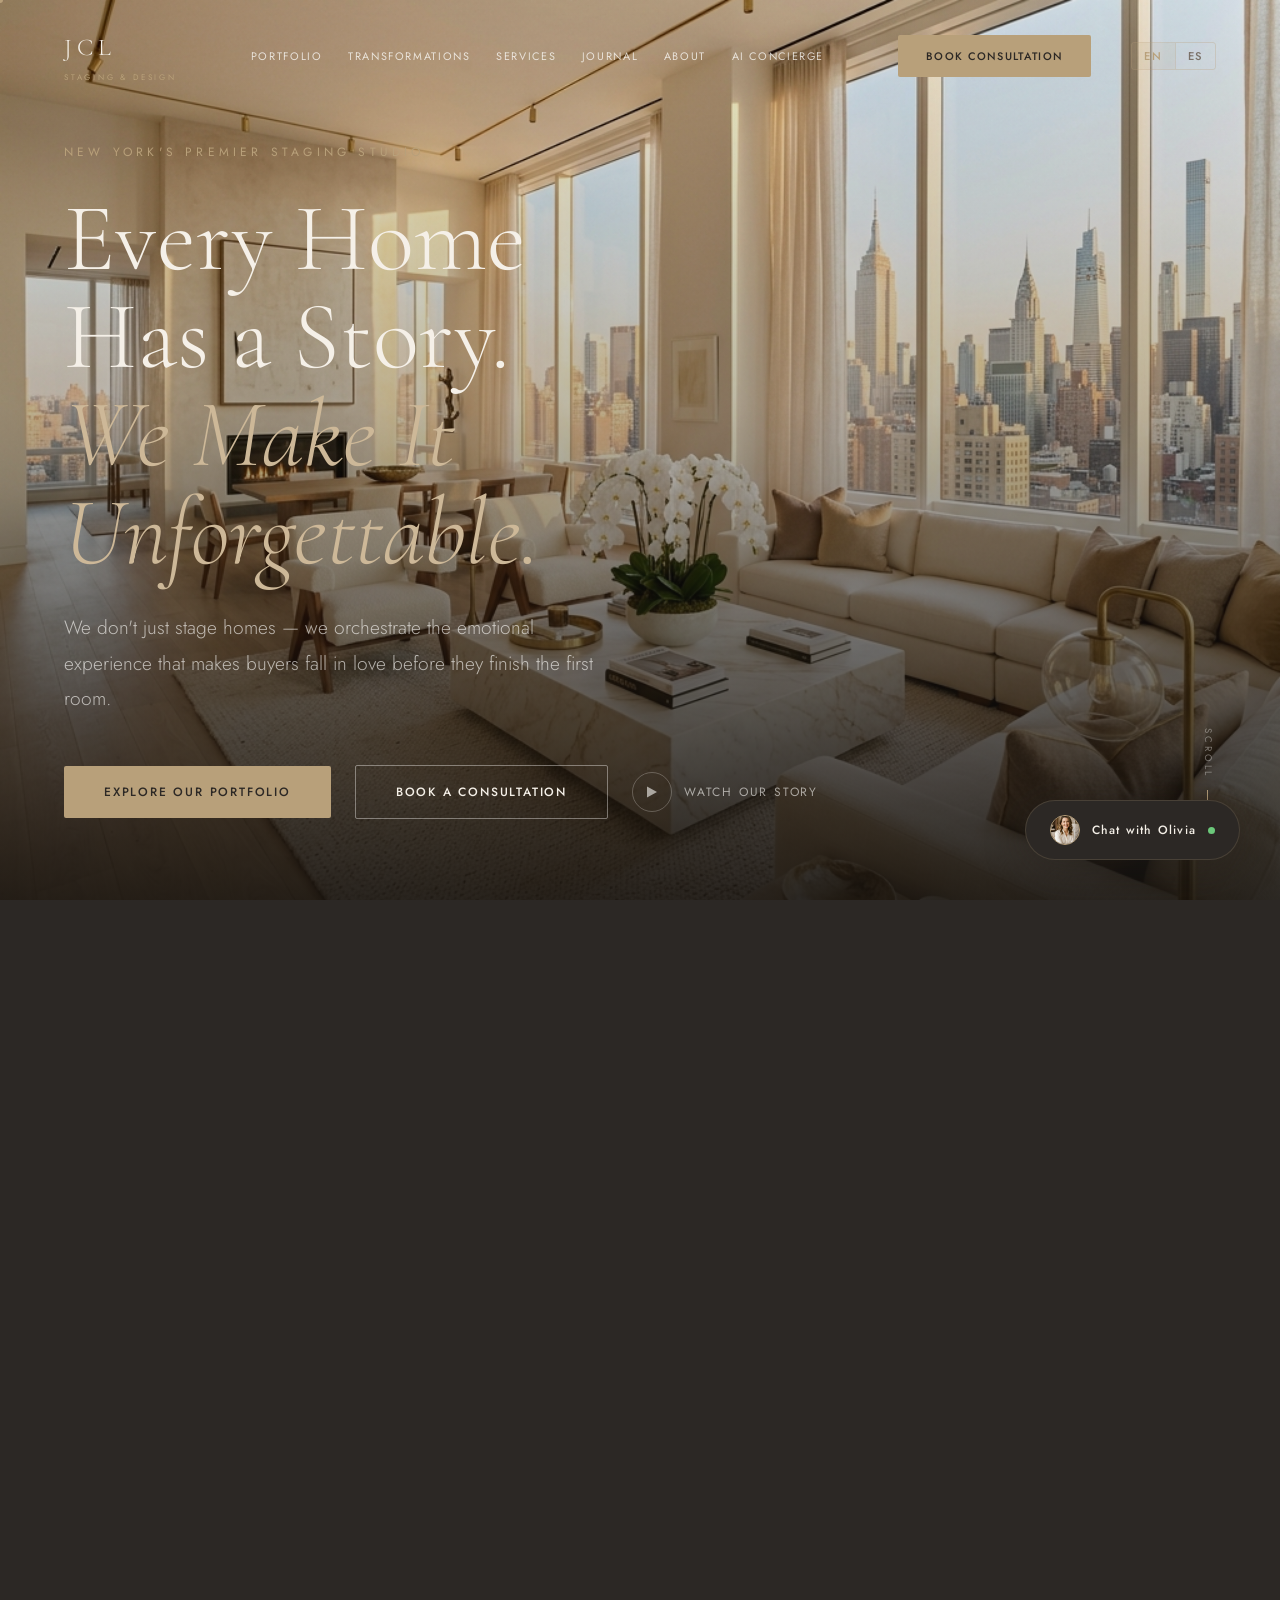
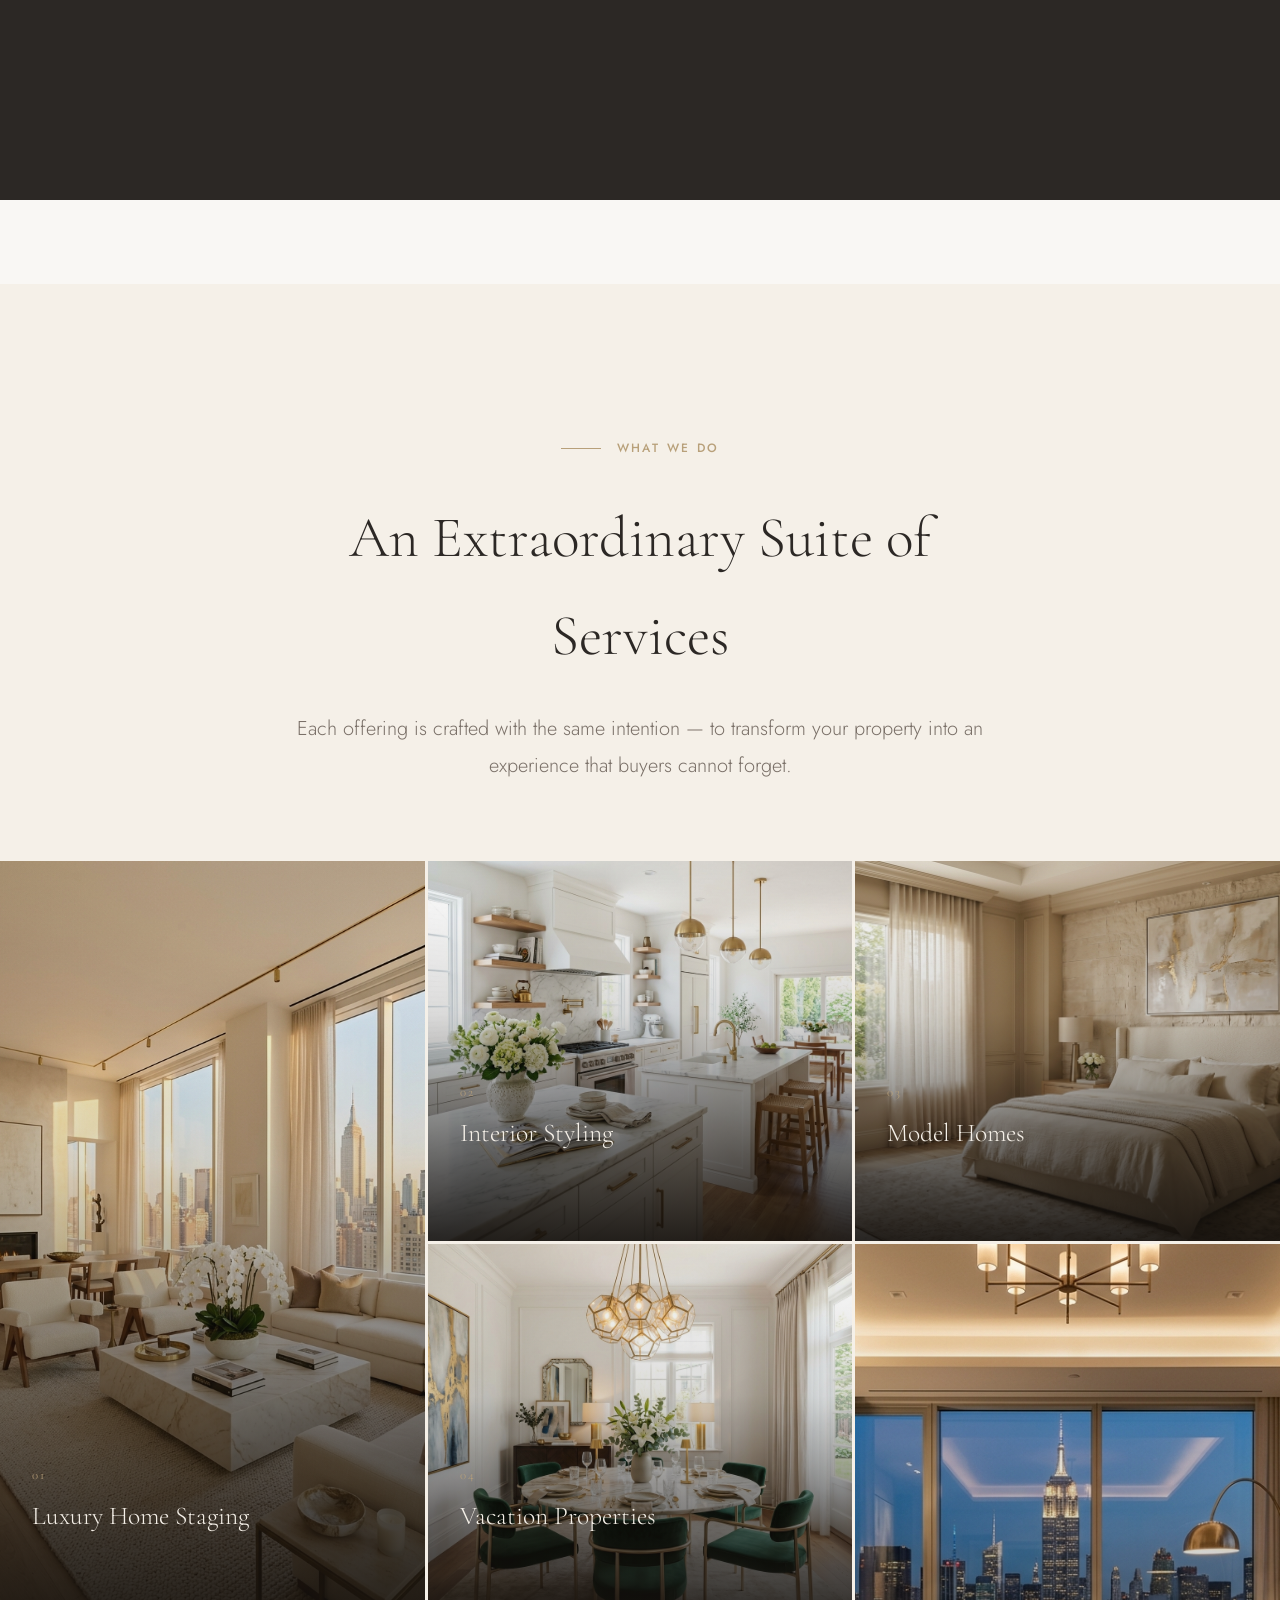
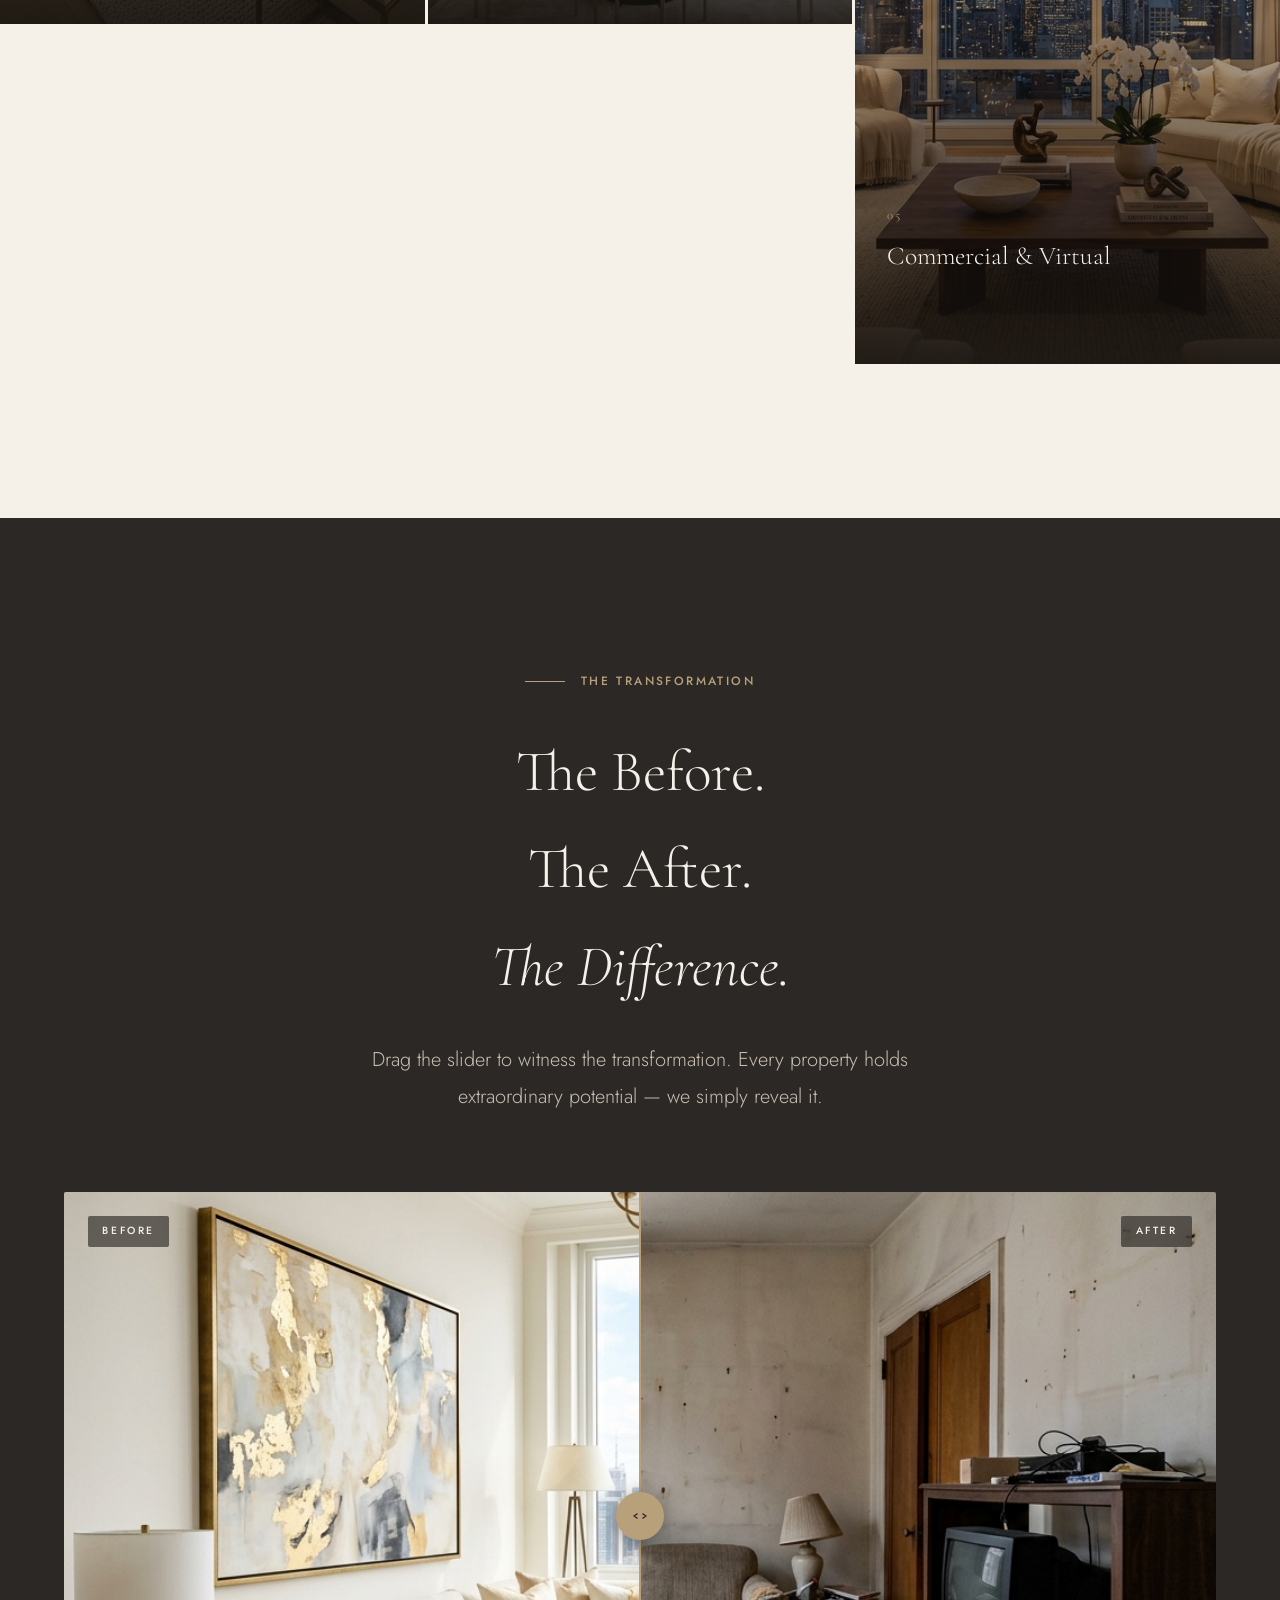
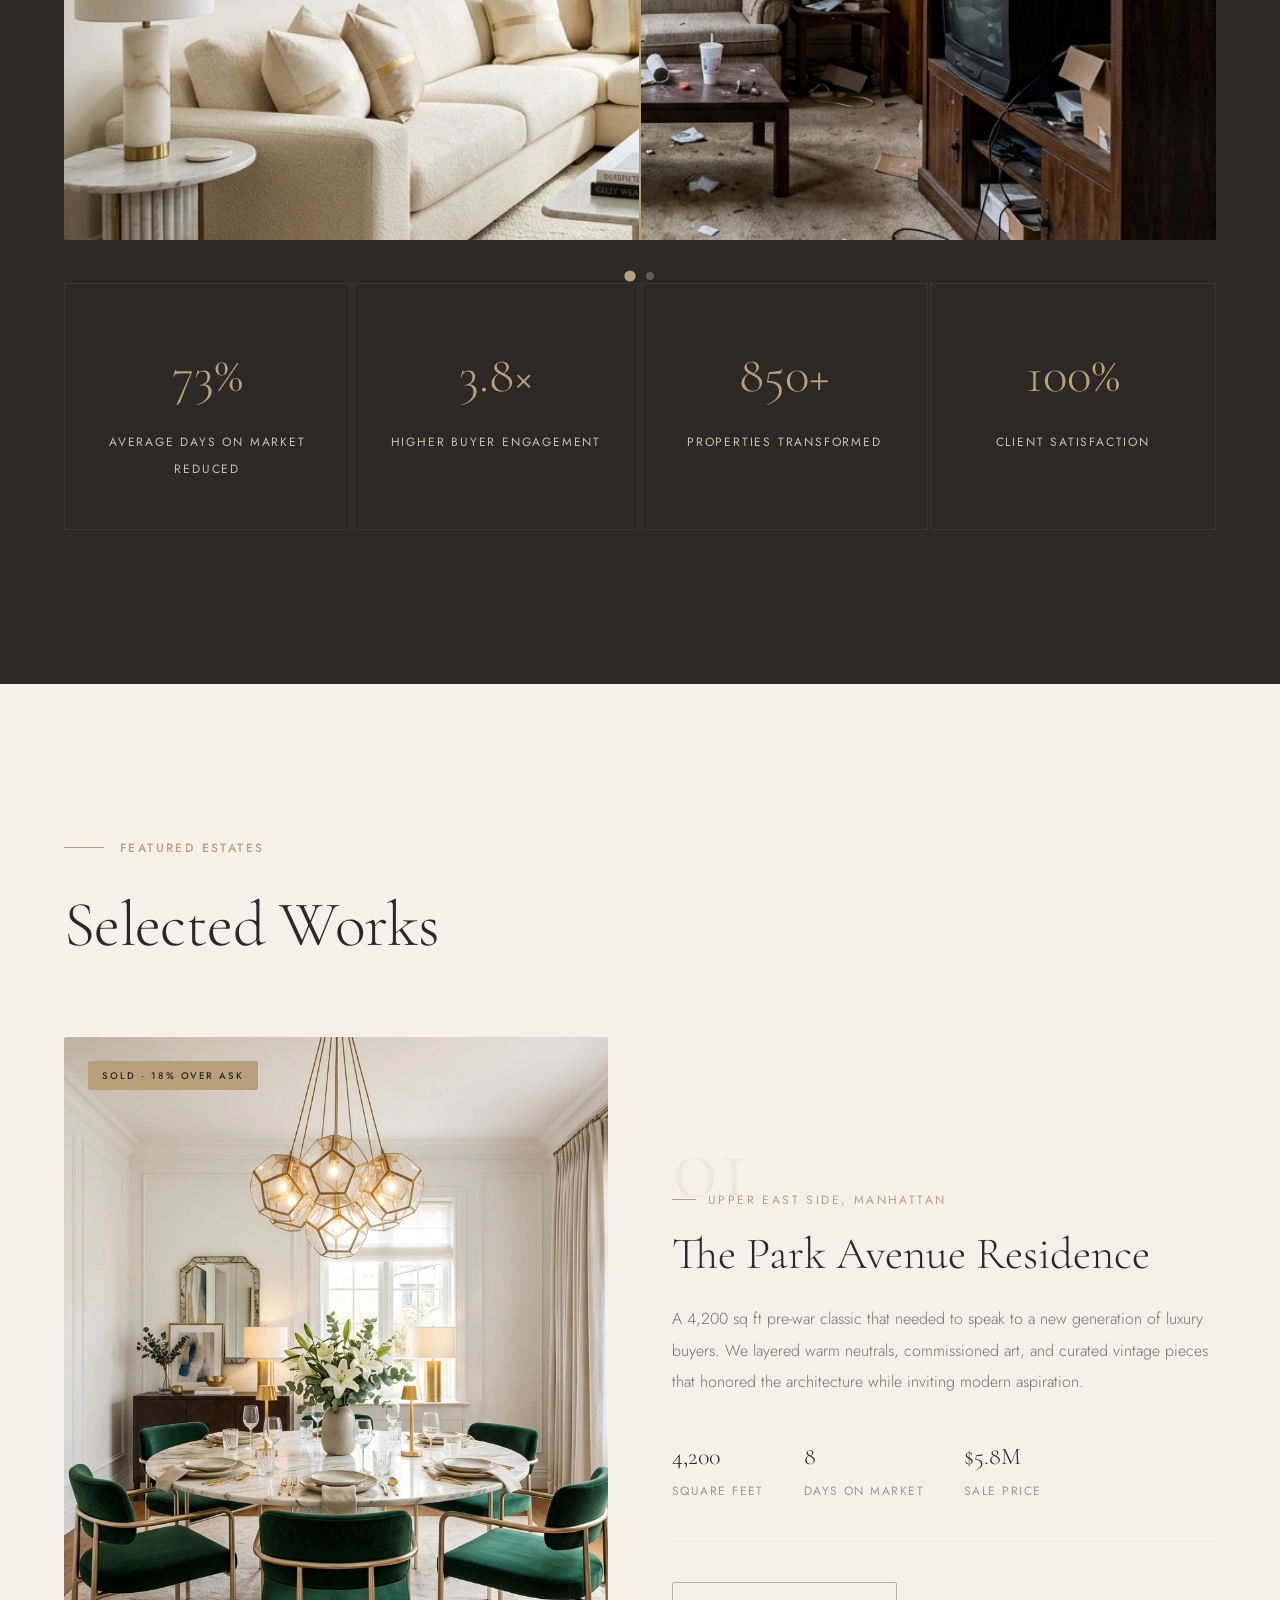
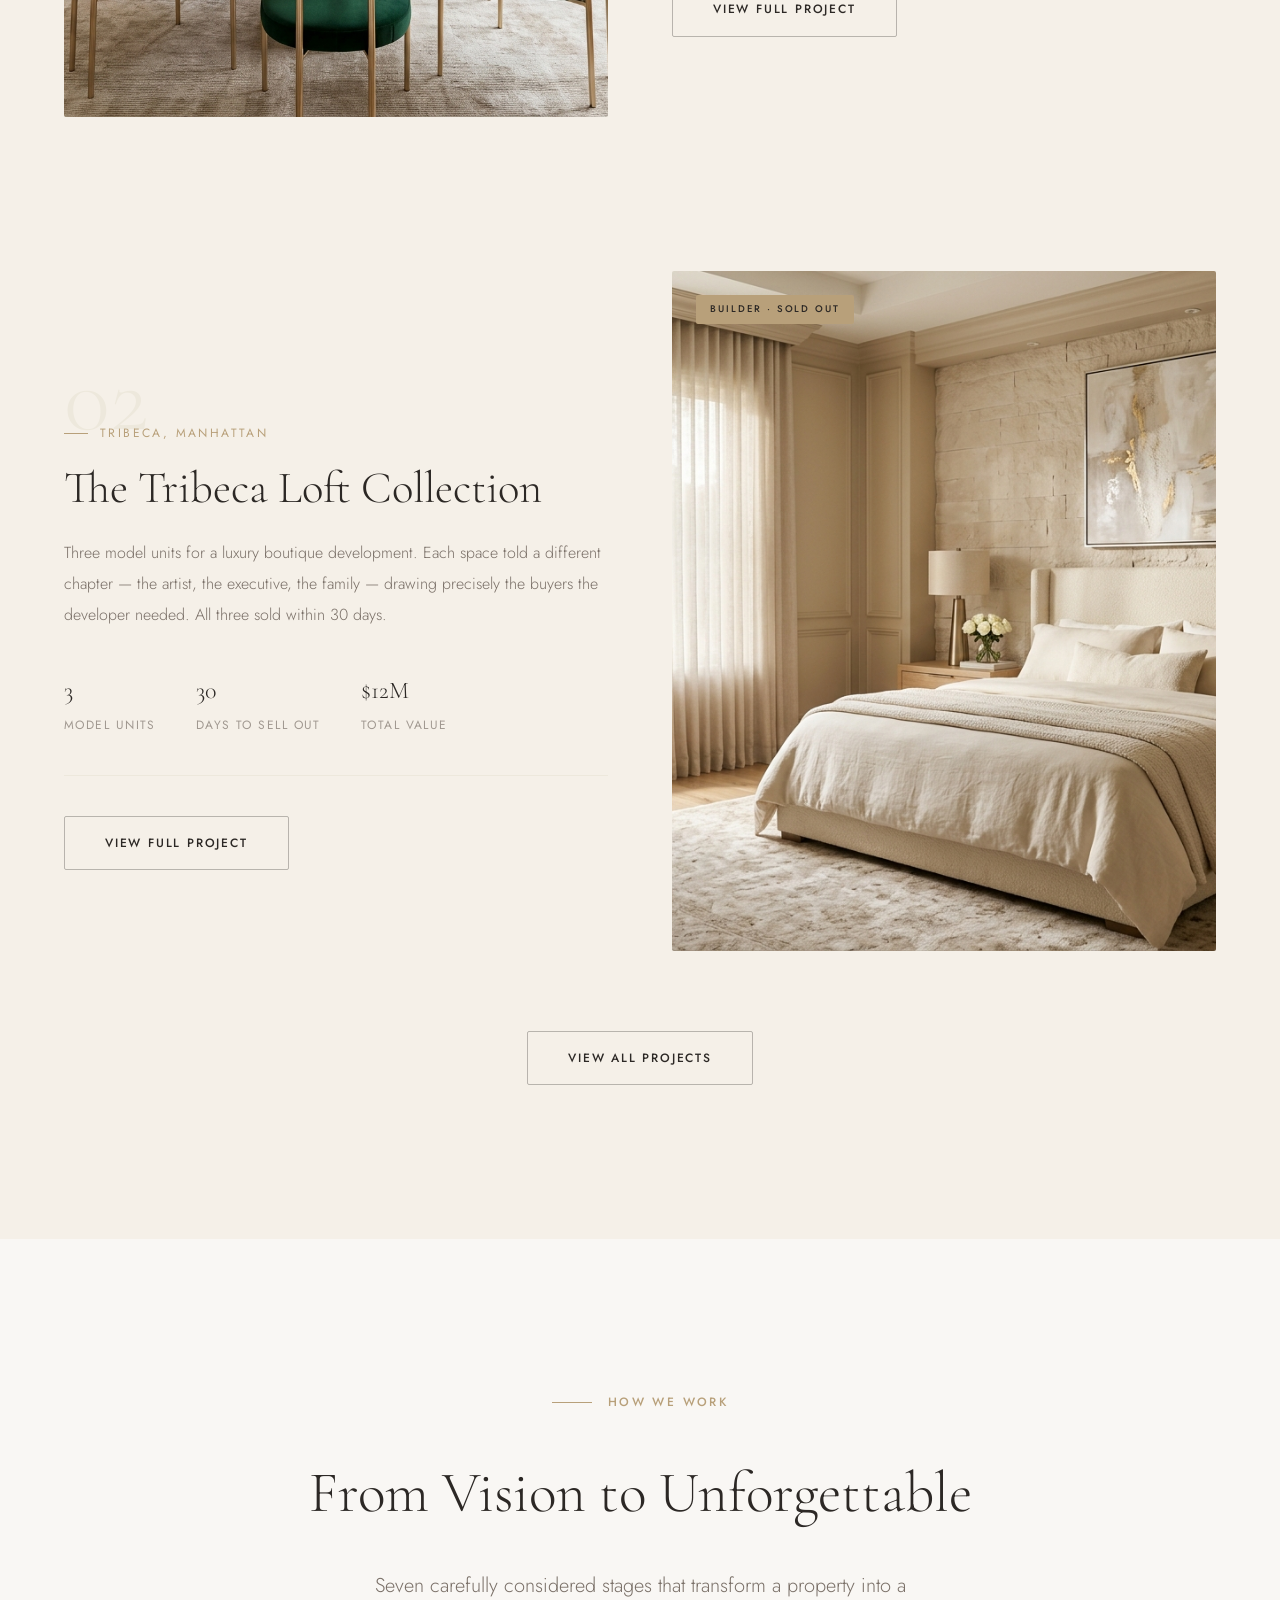
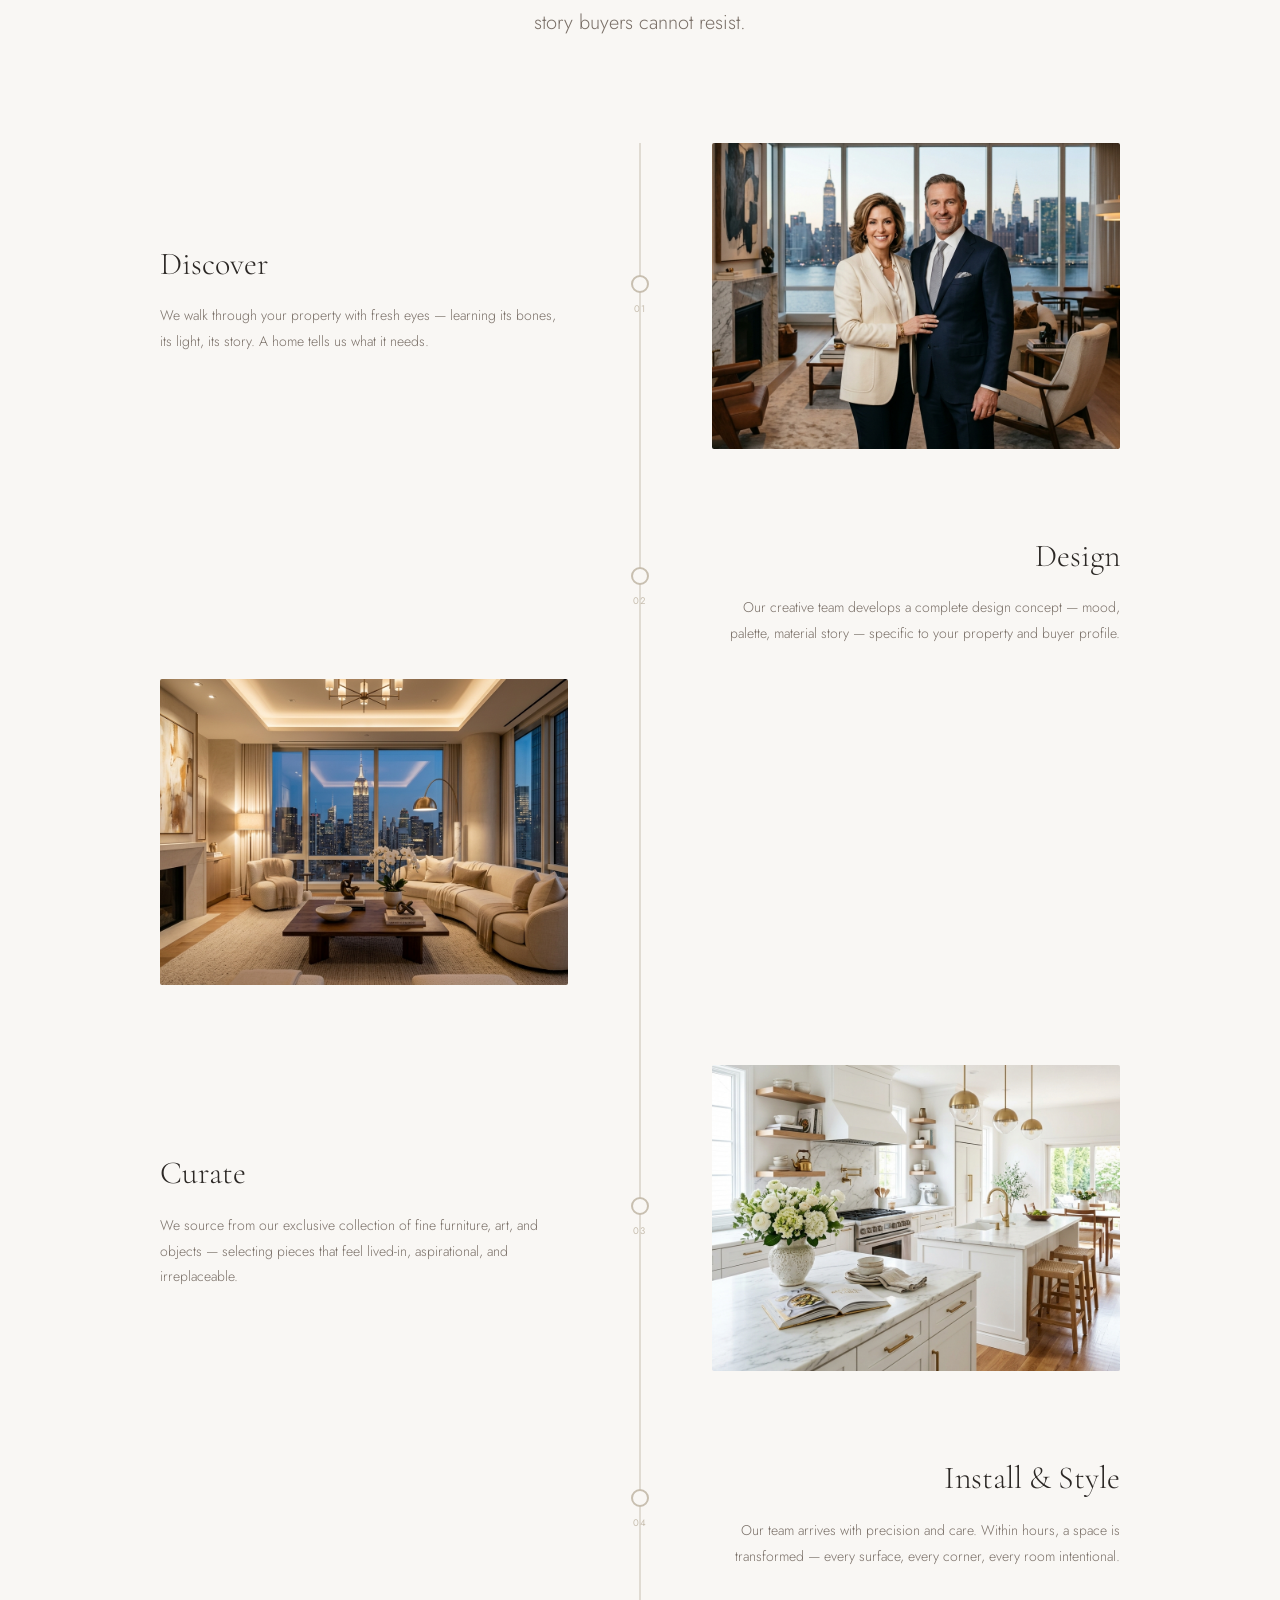
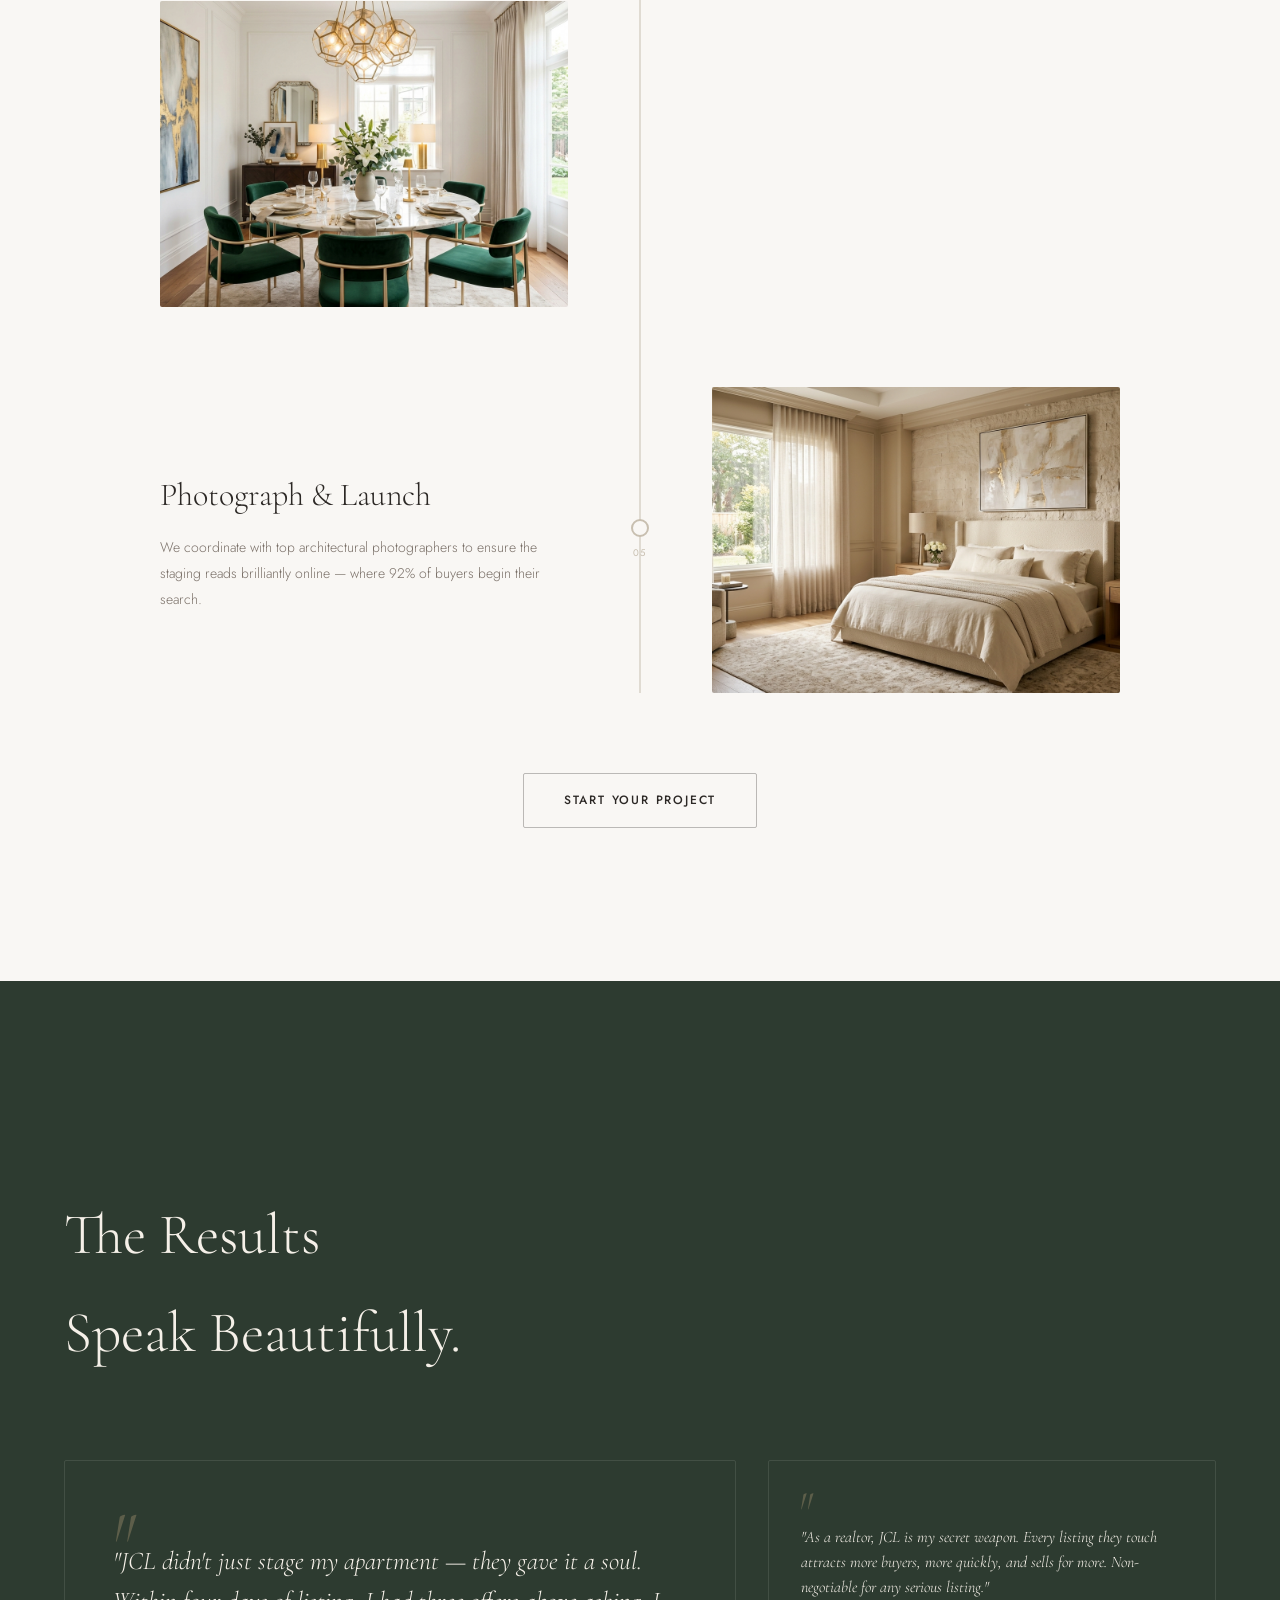
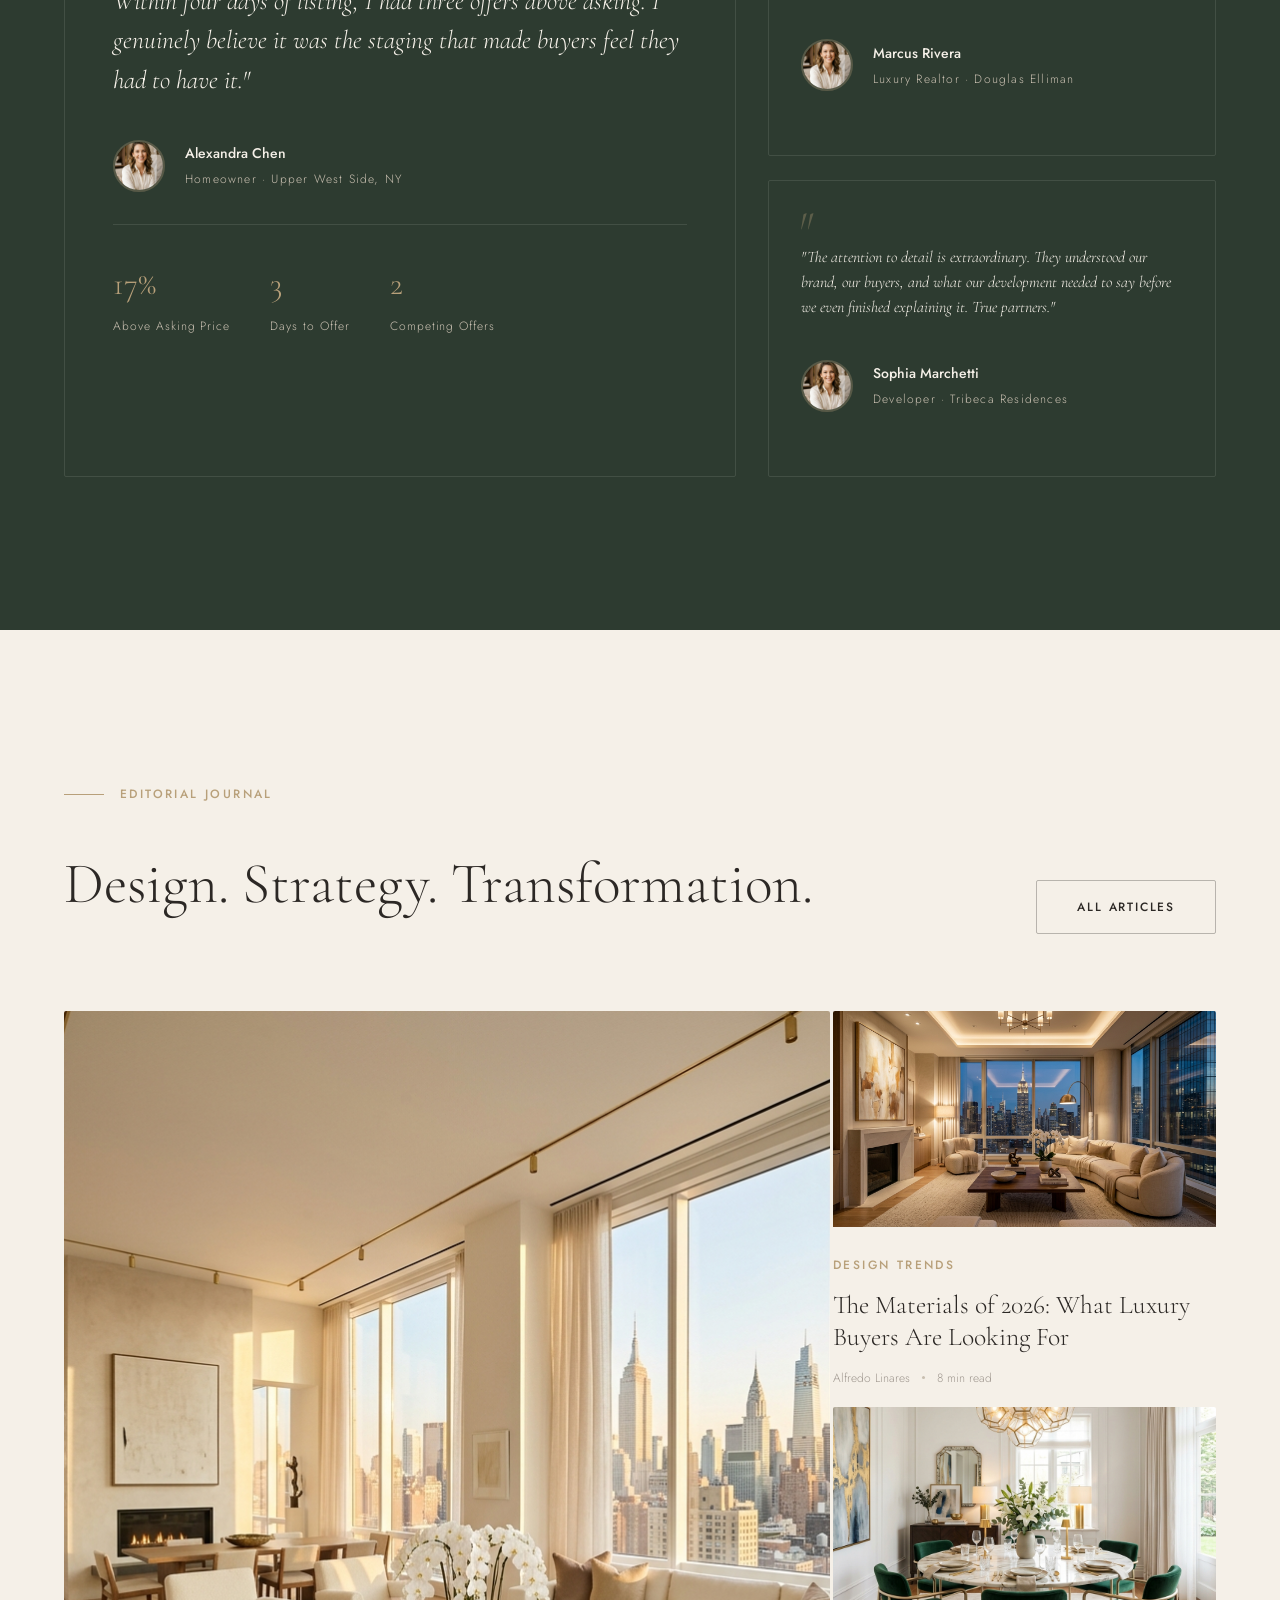
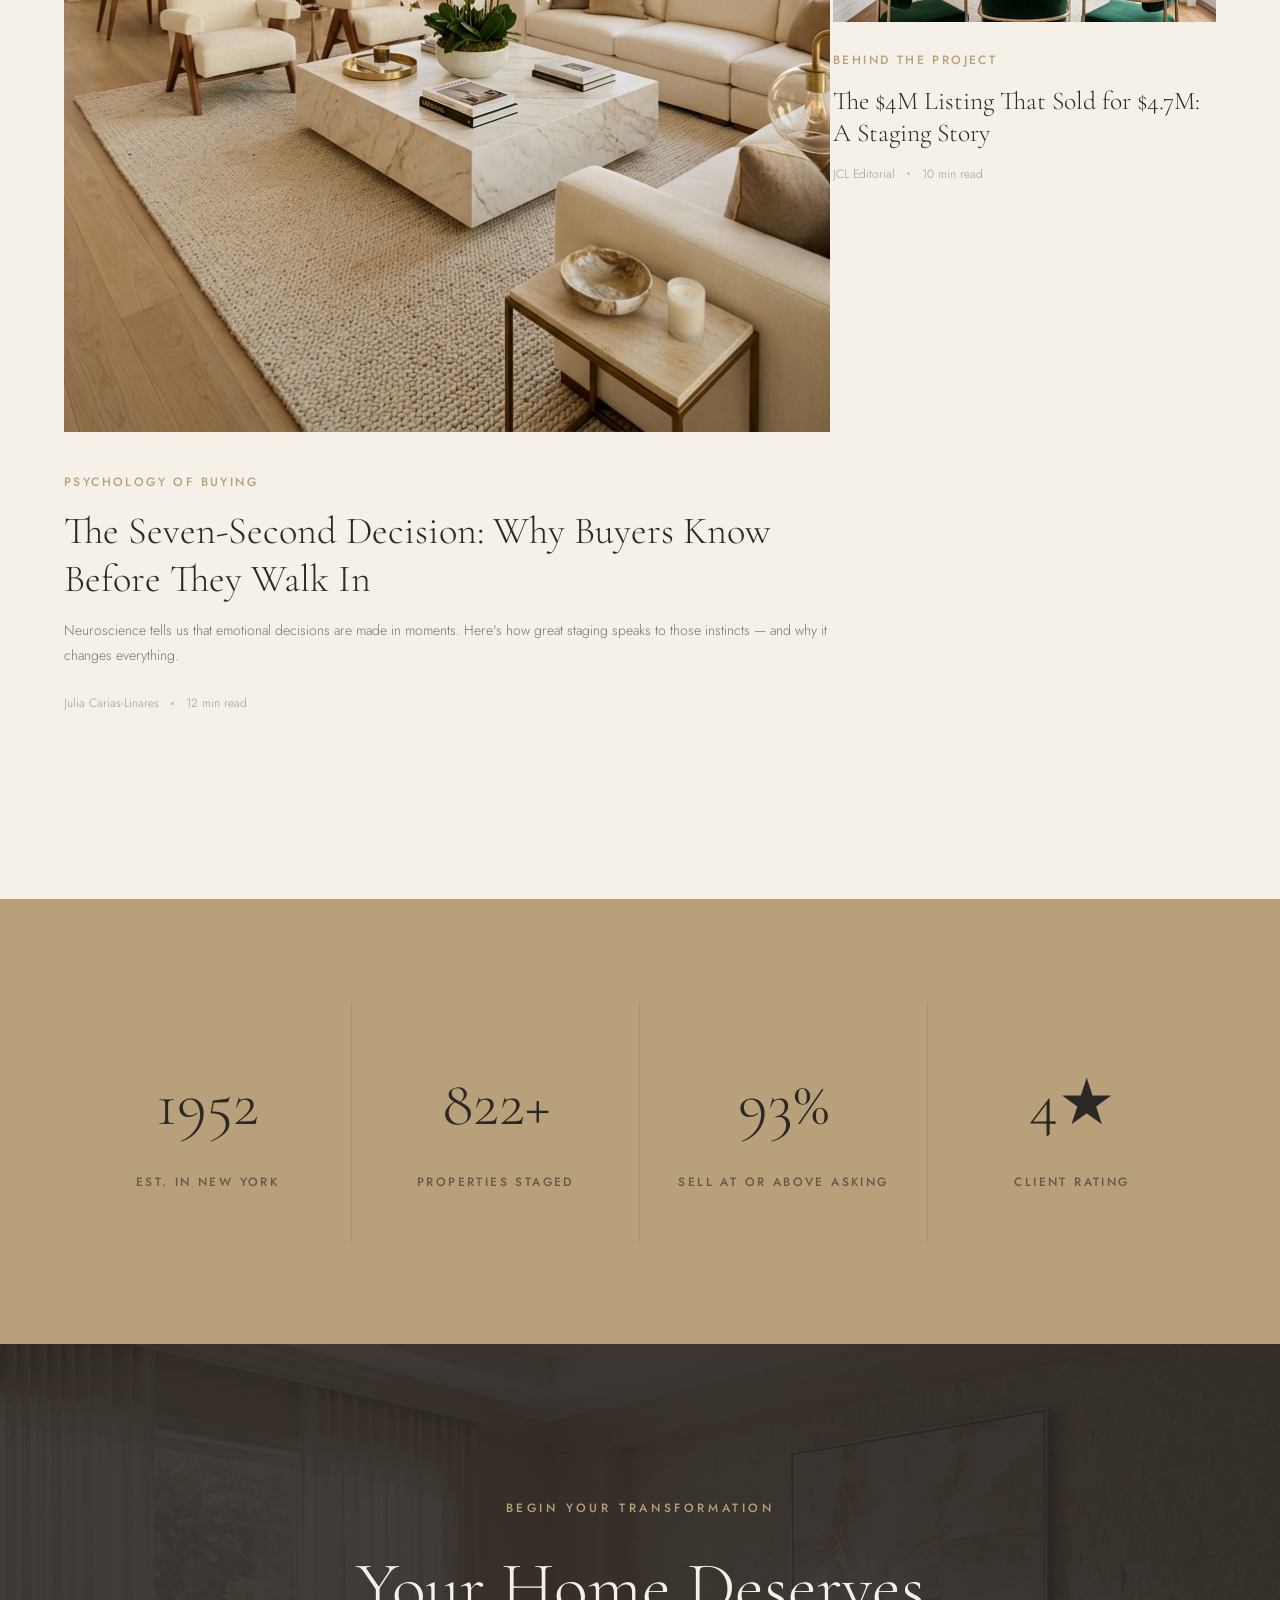
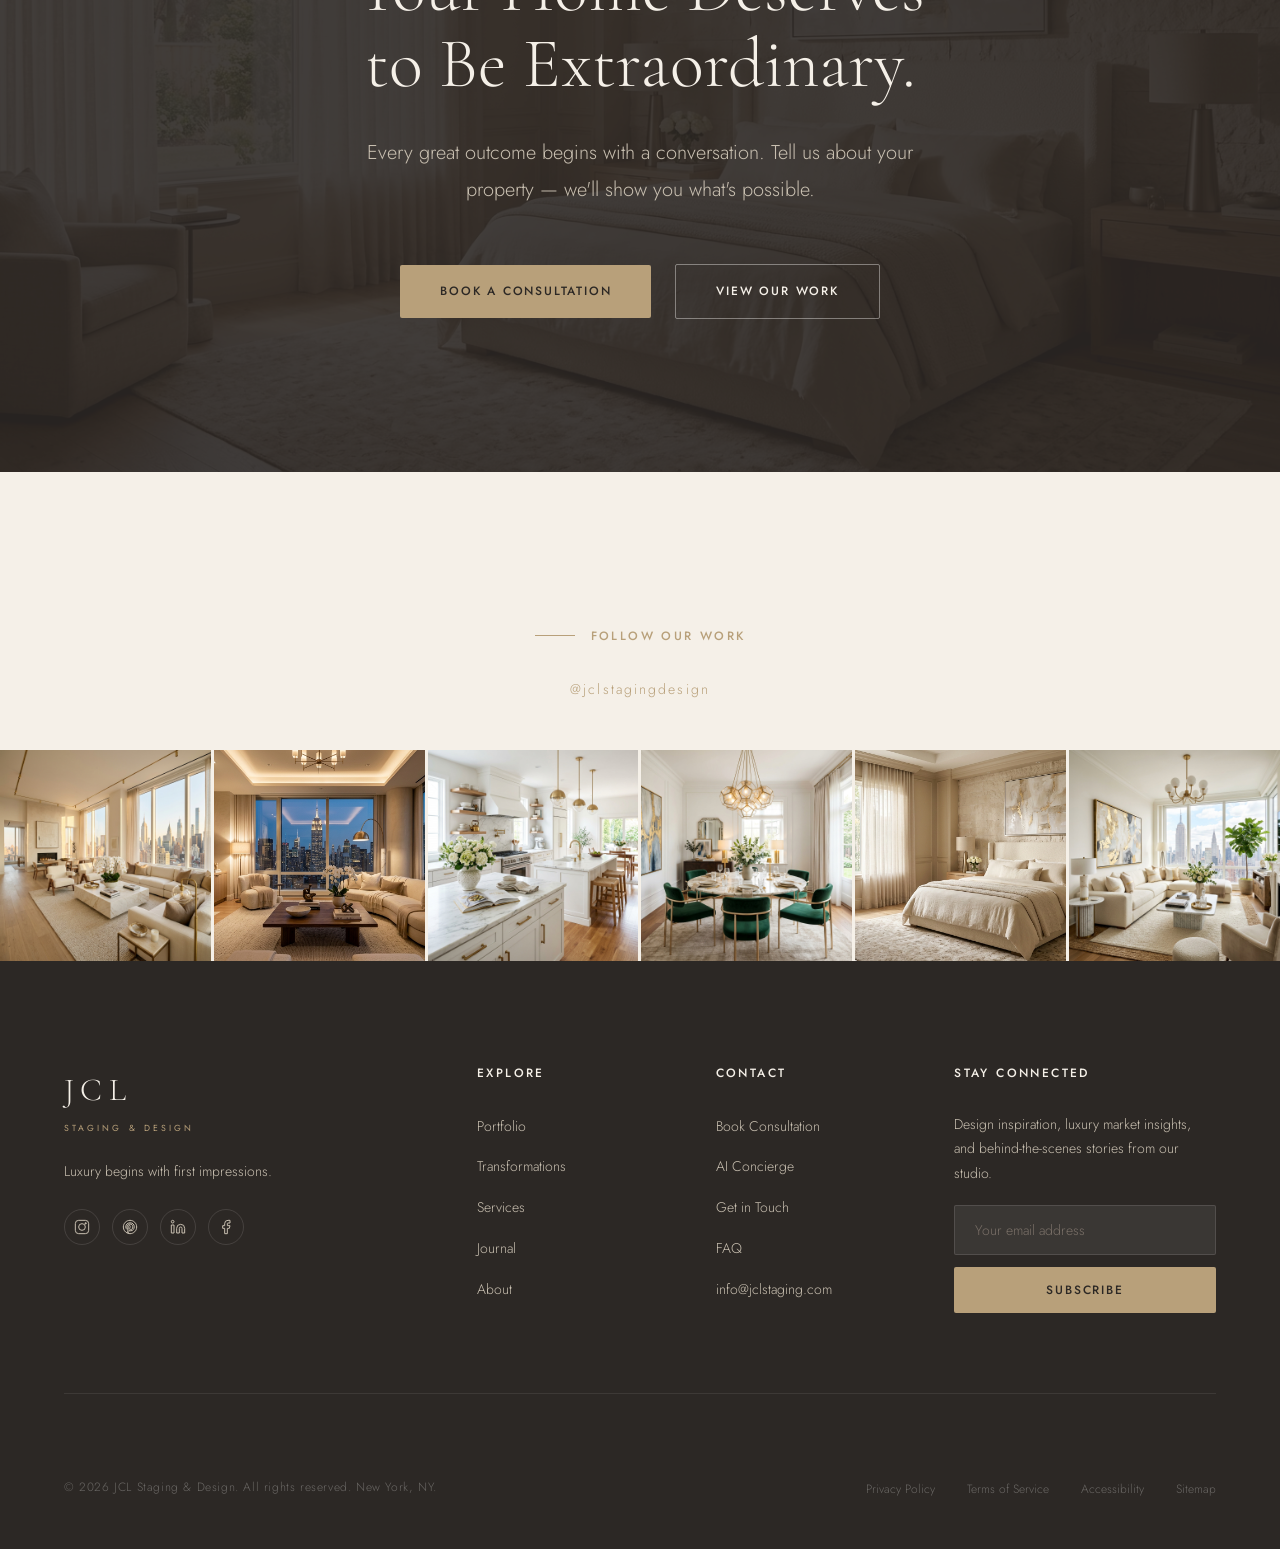
==== commit d81a645c: "fix: ES button now actually works Root cause: i18n.js was loaded in <head> so LangSwitcher ran befor" ====
--- a/index.html
+++ b/index.html
@@ -85,8 +85,6 @@
   <link id="hreflang-en" rel="alternate" hreflang="en" href="">
   <link id="hreflang-es" rel="alternate" hreflang="es" href="">
   <link id="hreflang-default" rel="alternate" hreflang="x-default" href="">
-  <!-- i18n translations -->
-  <script src="js/i18n.js"></script>
 </head>
 <body class="is-locked" data-page="home">
 
@@ -1022,6 +1020,7 @@
     </div>
   </div>
 
+  <script src="js/i18n.js"></script>
   <script src="js/main.js"></script>
 </body>
 </html>
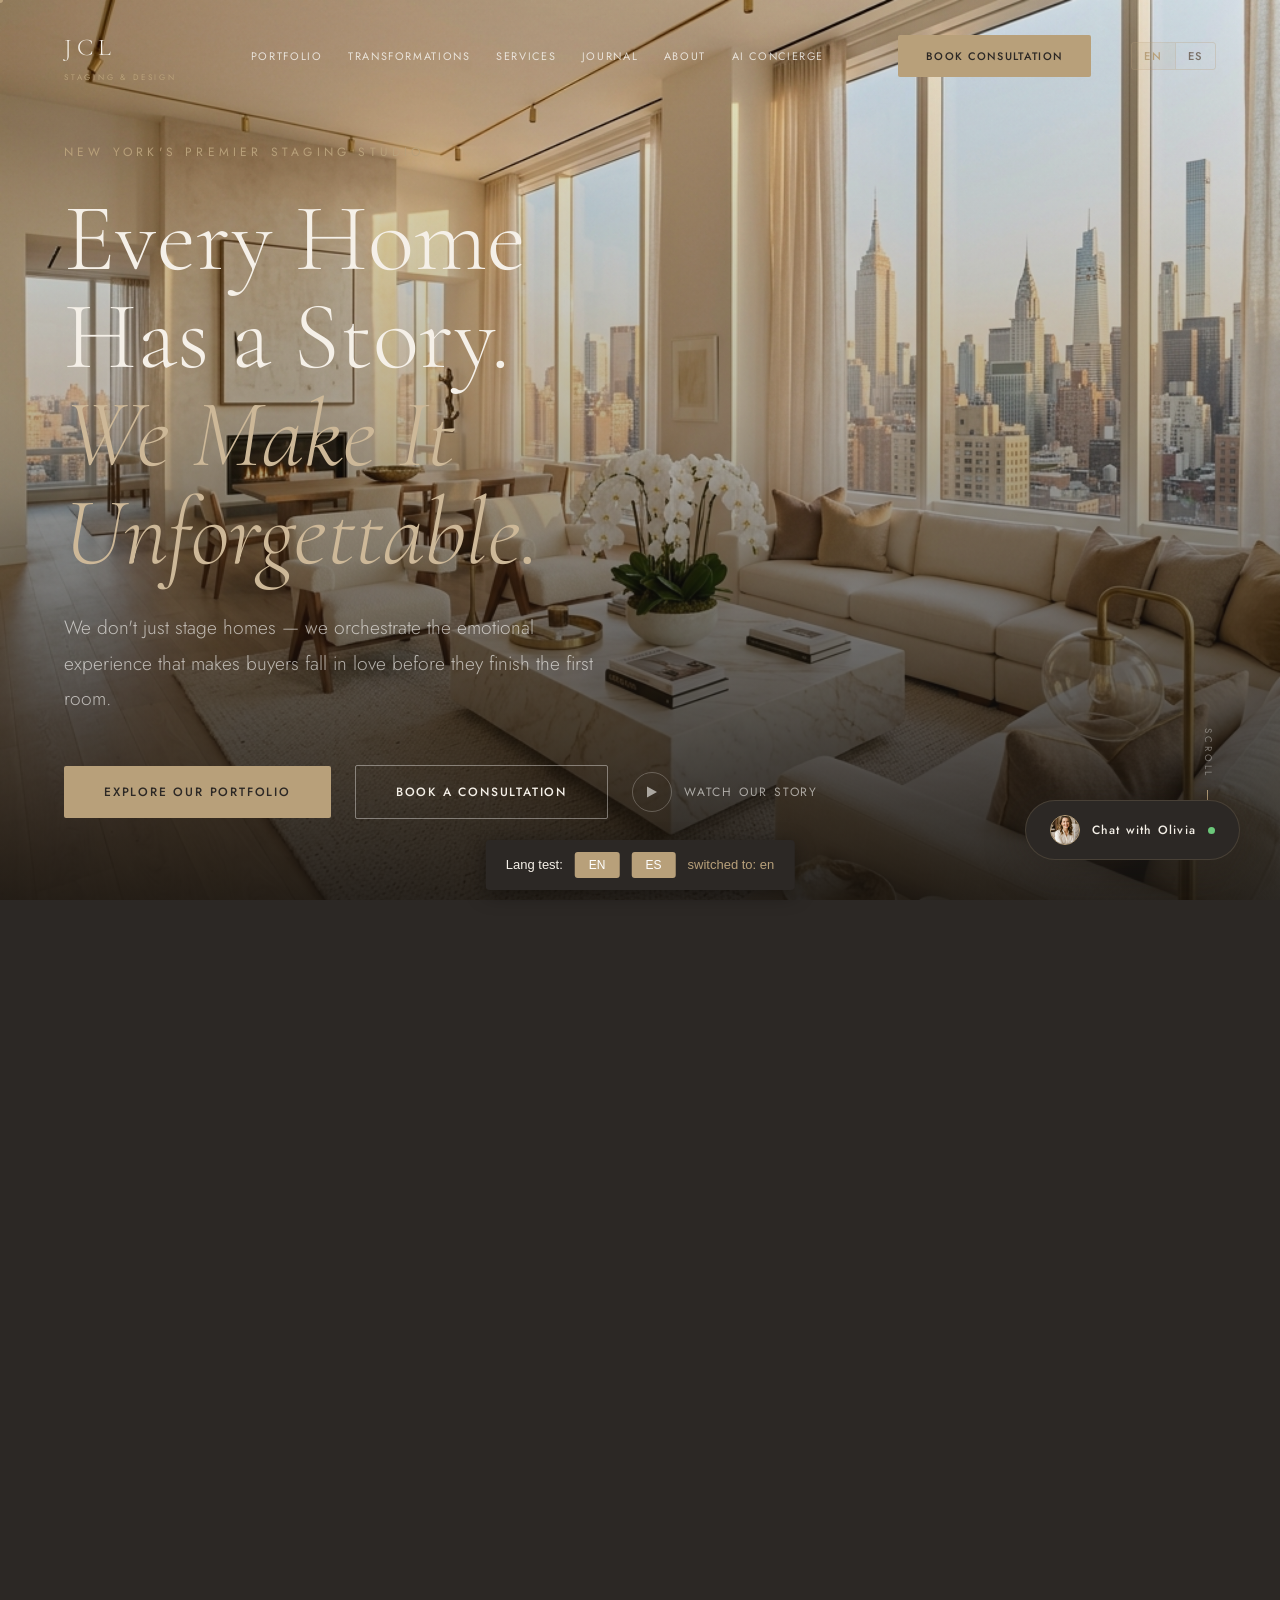
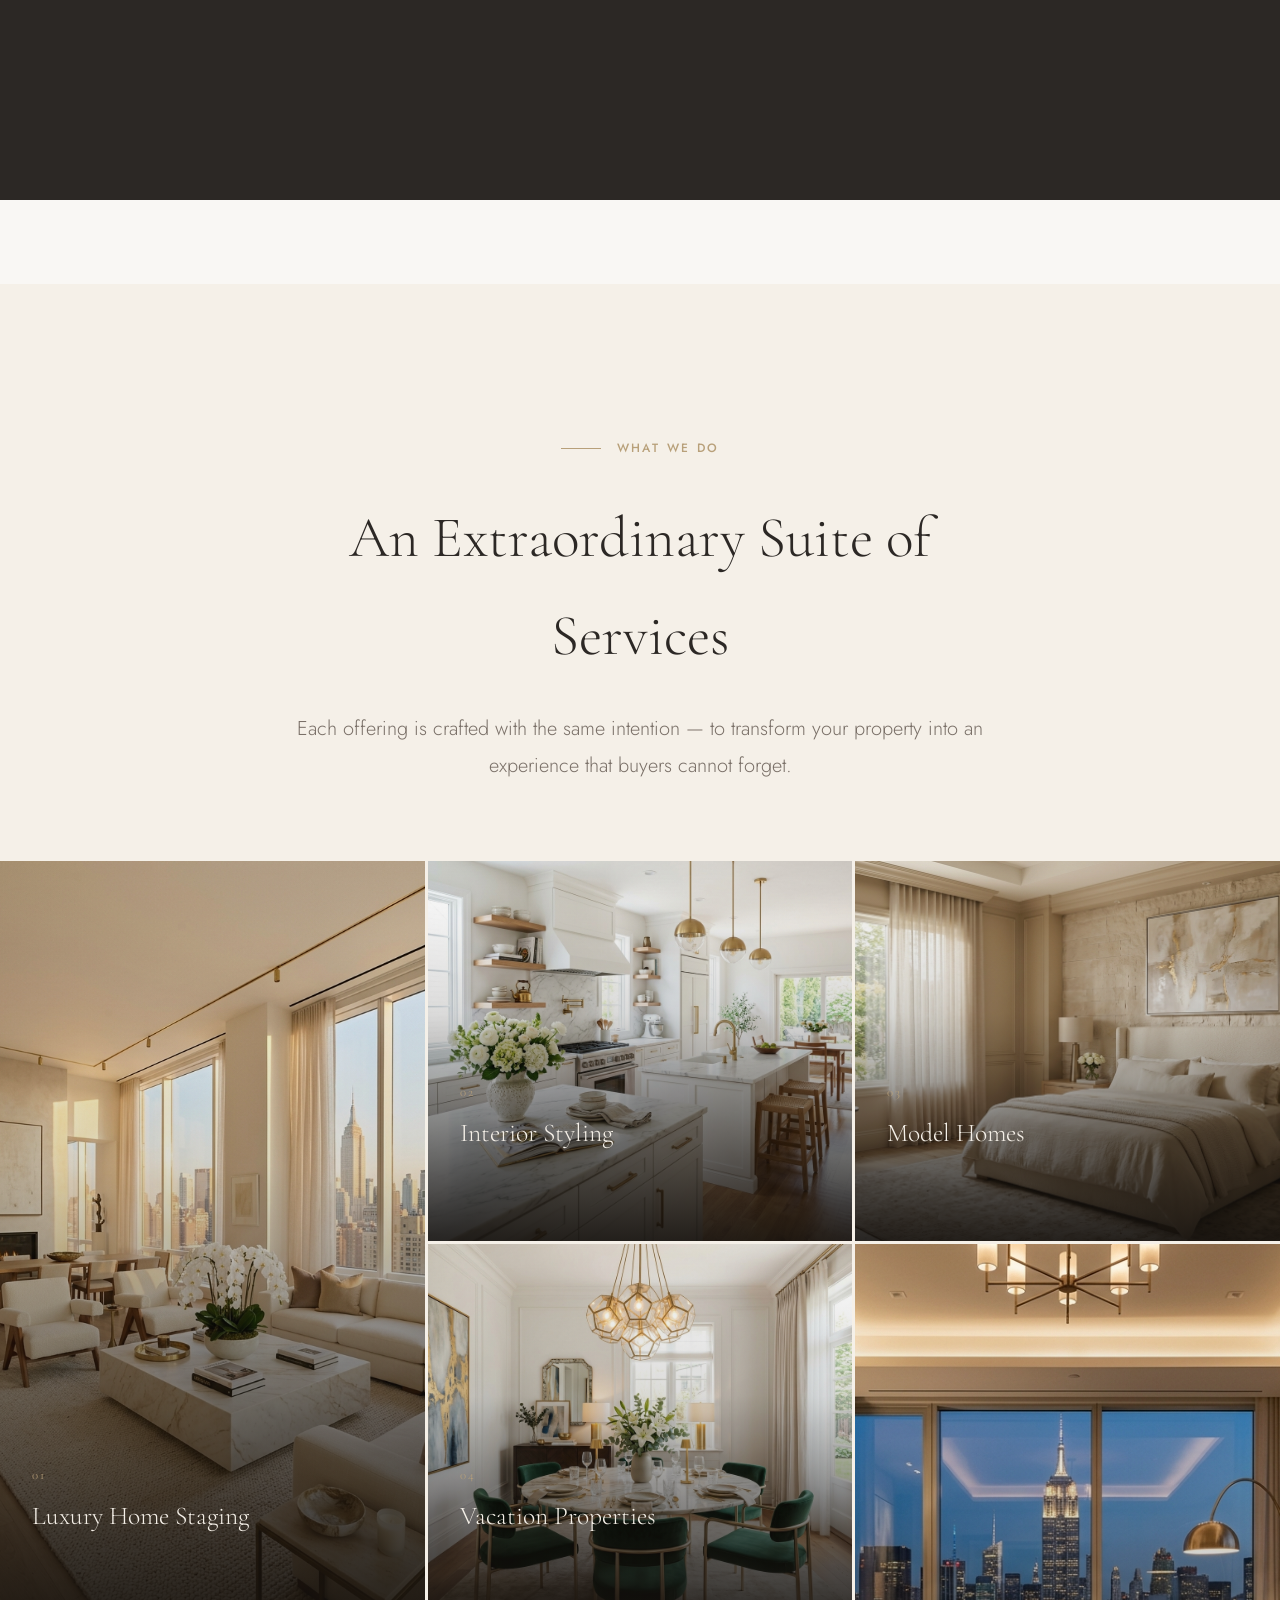
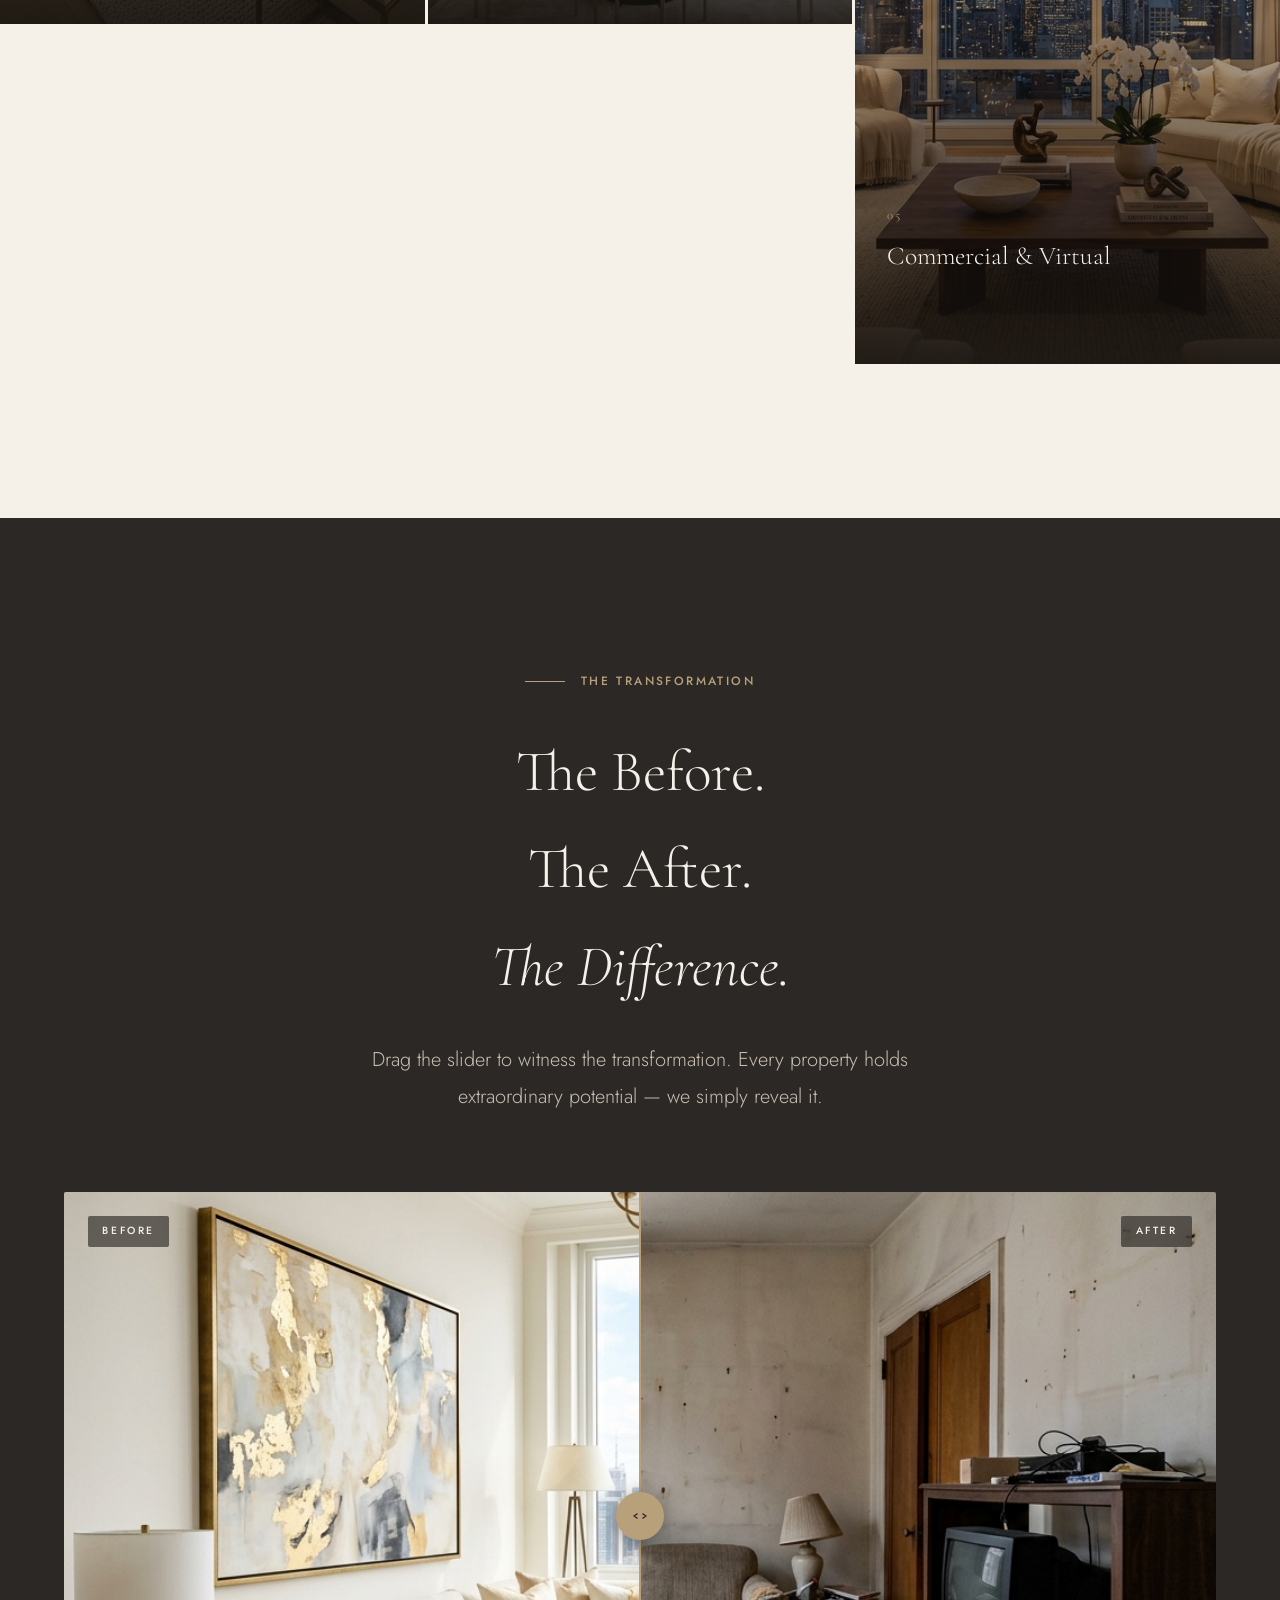
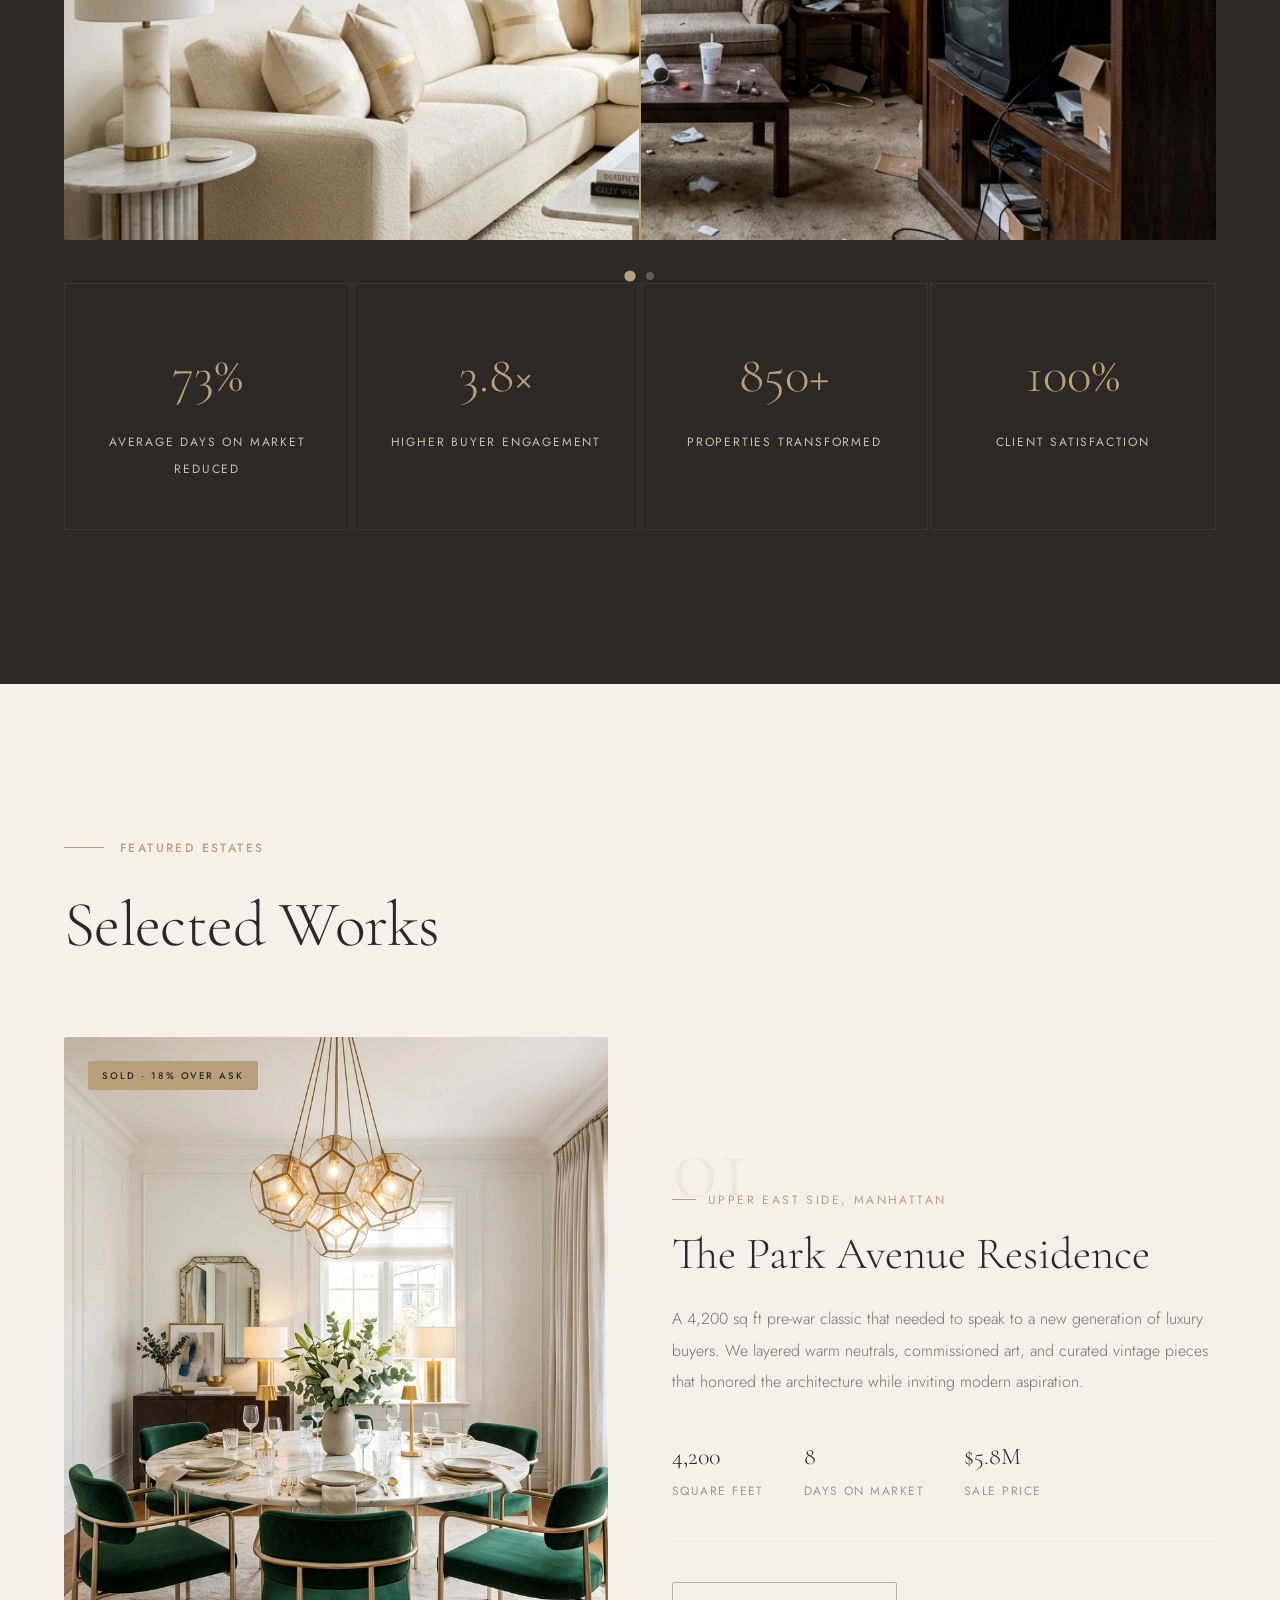
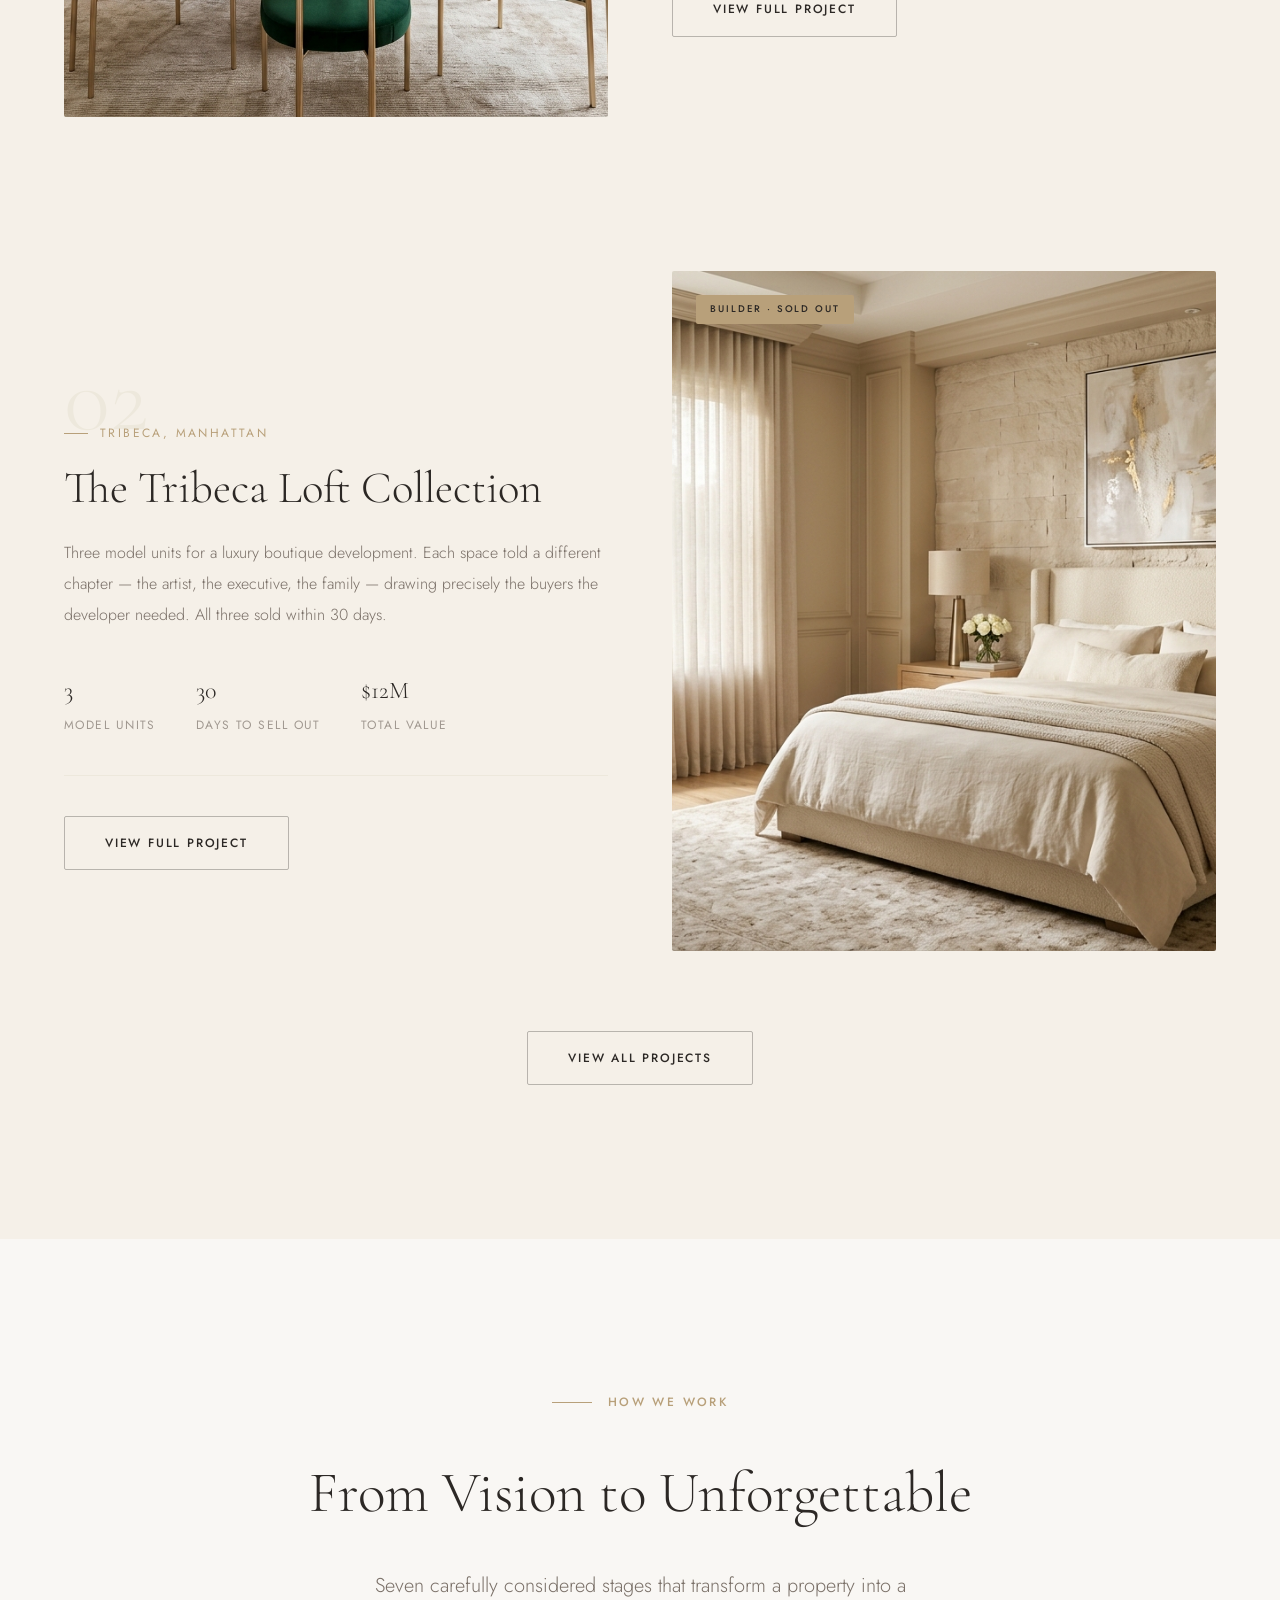
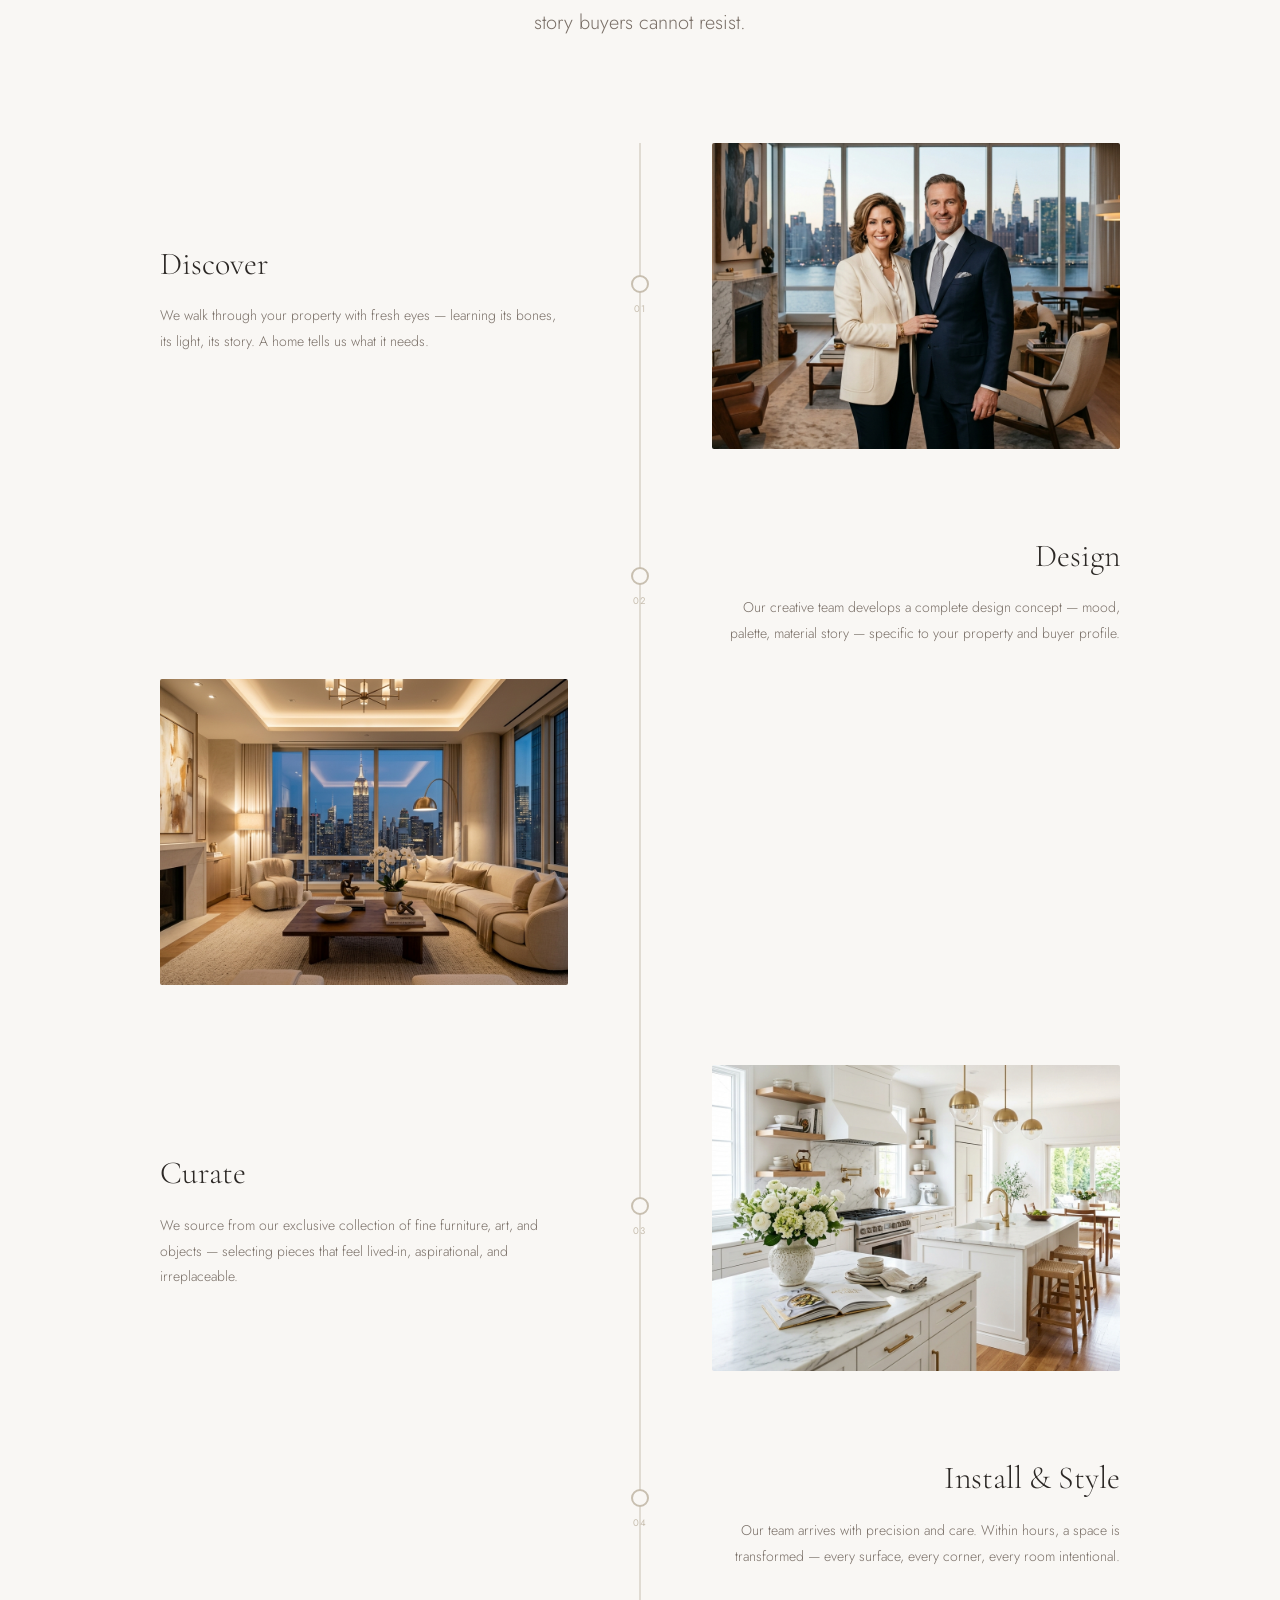
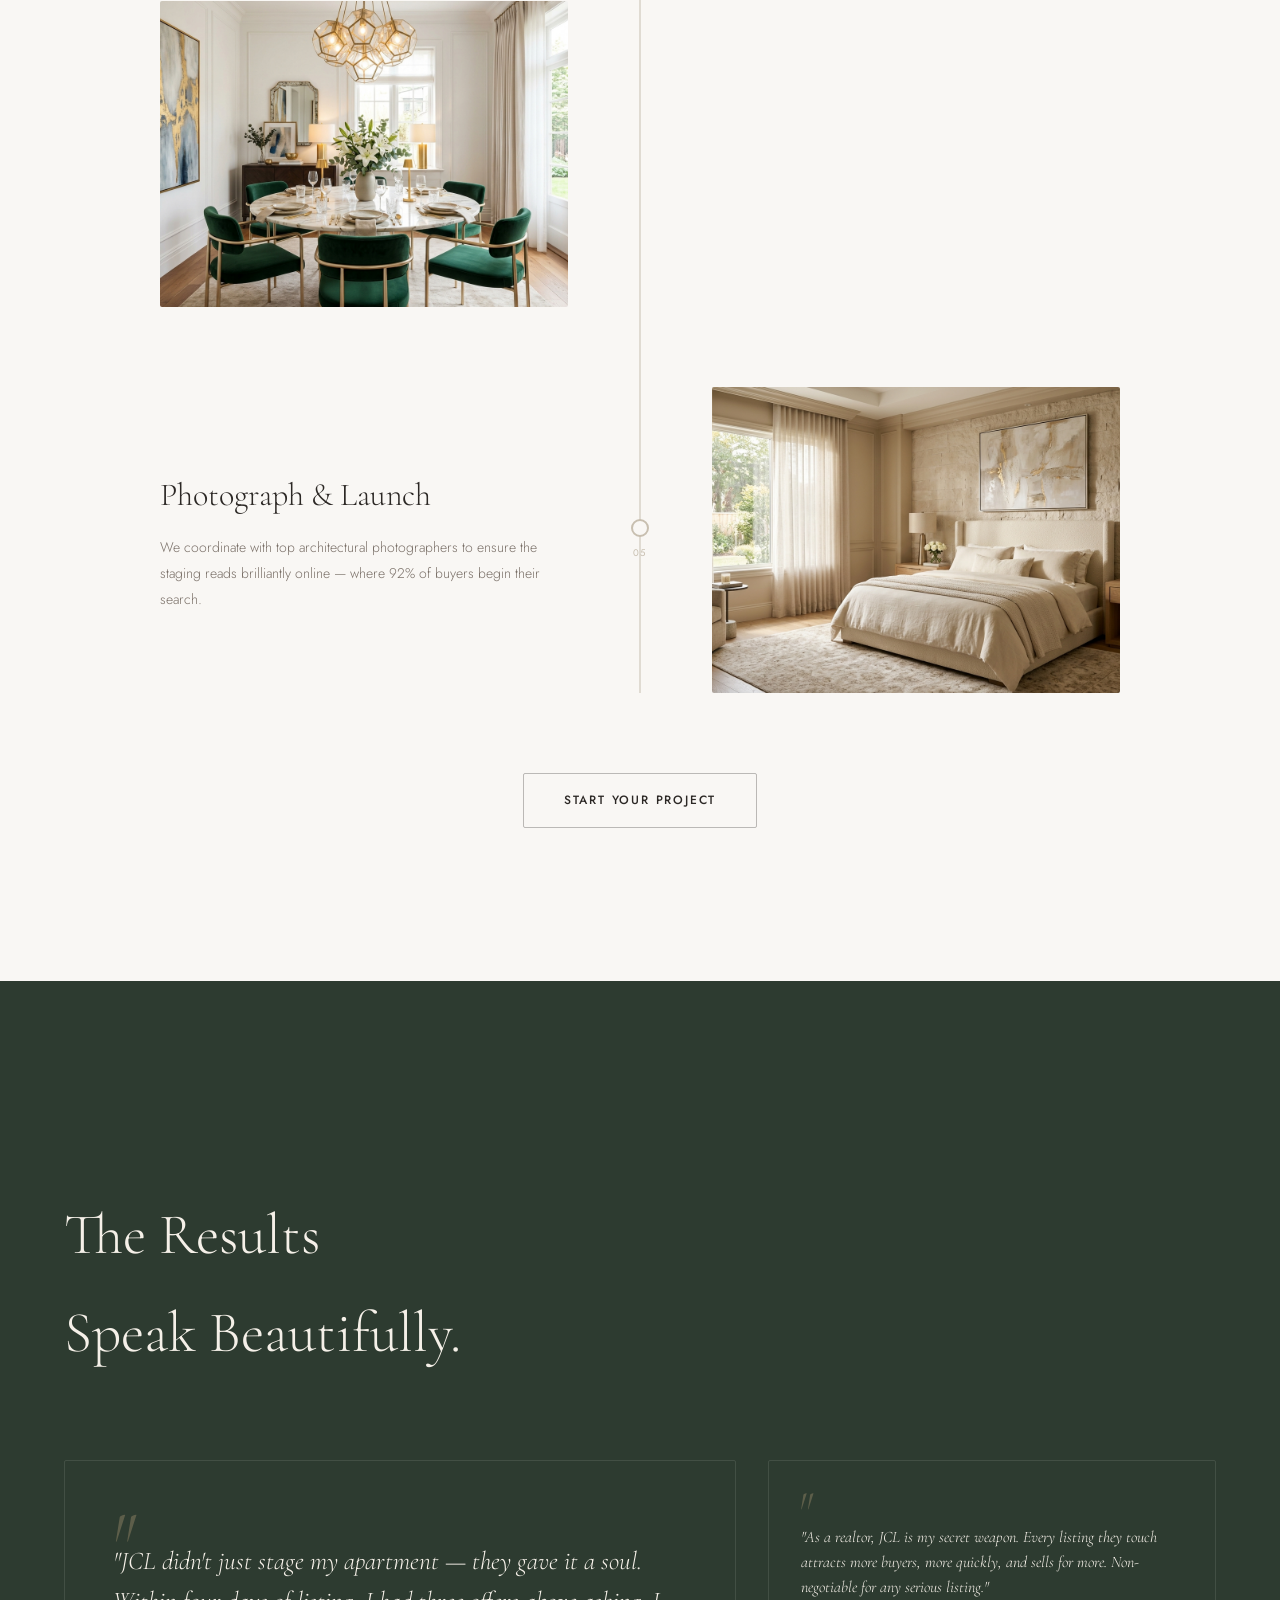
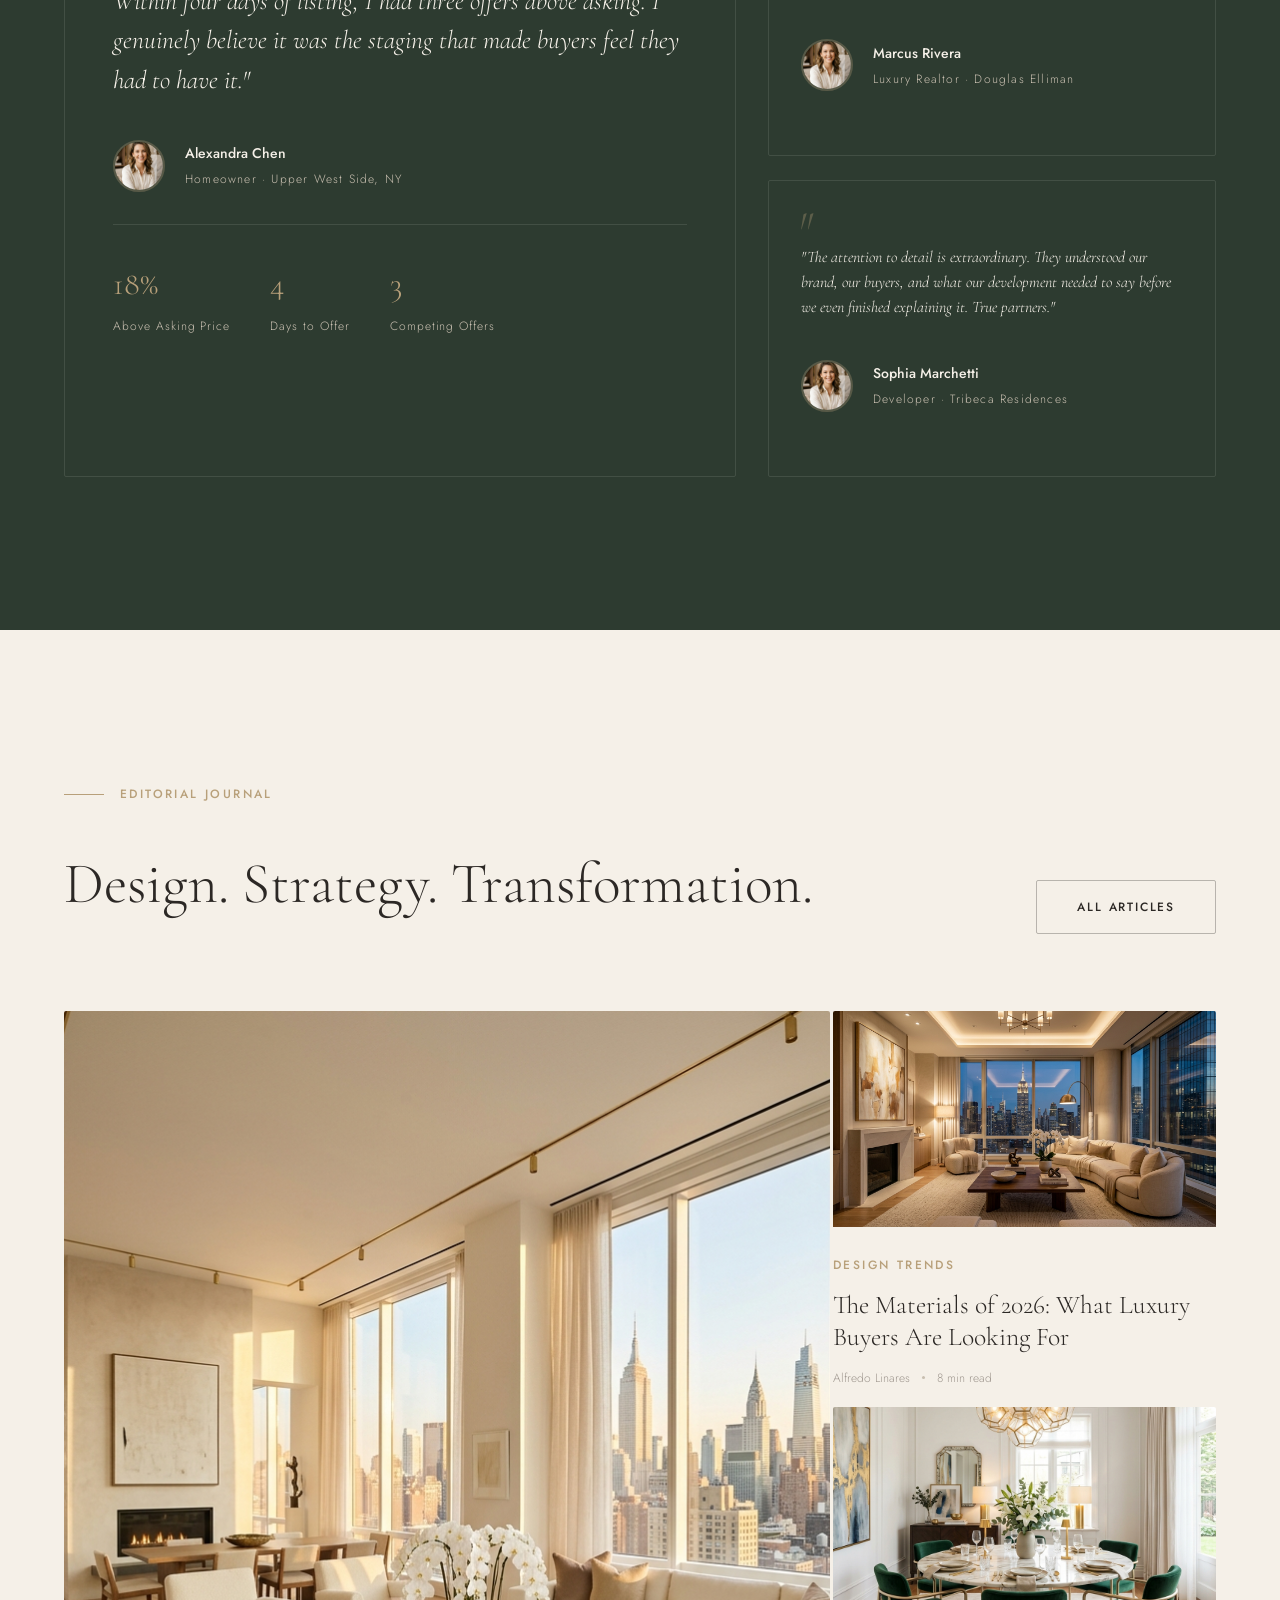
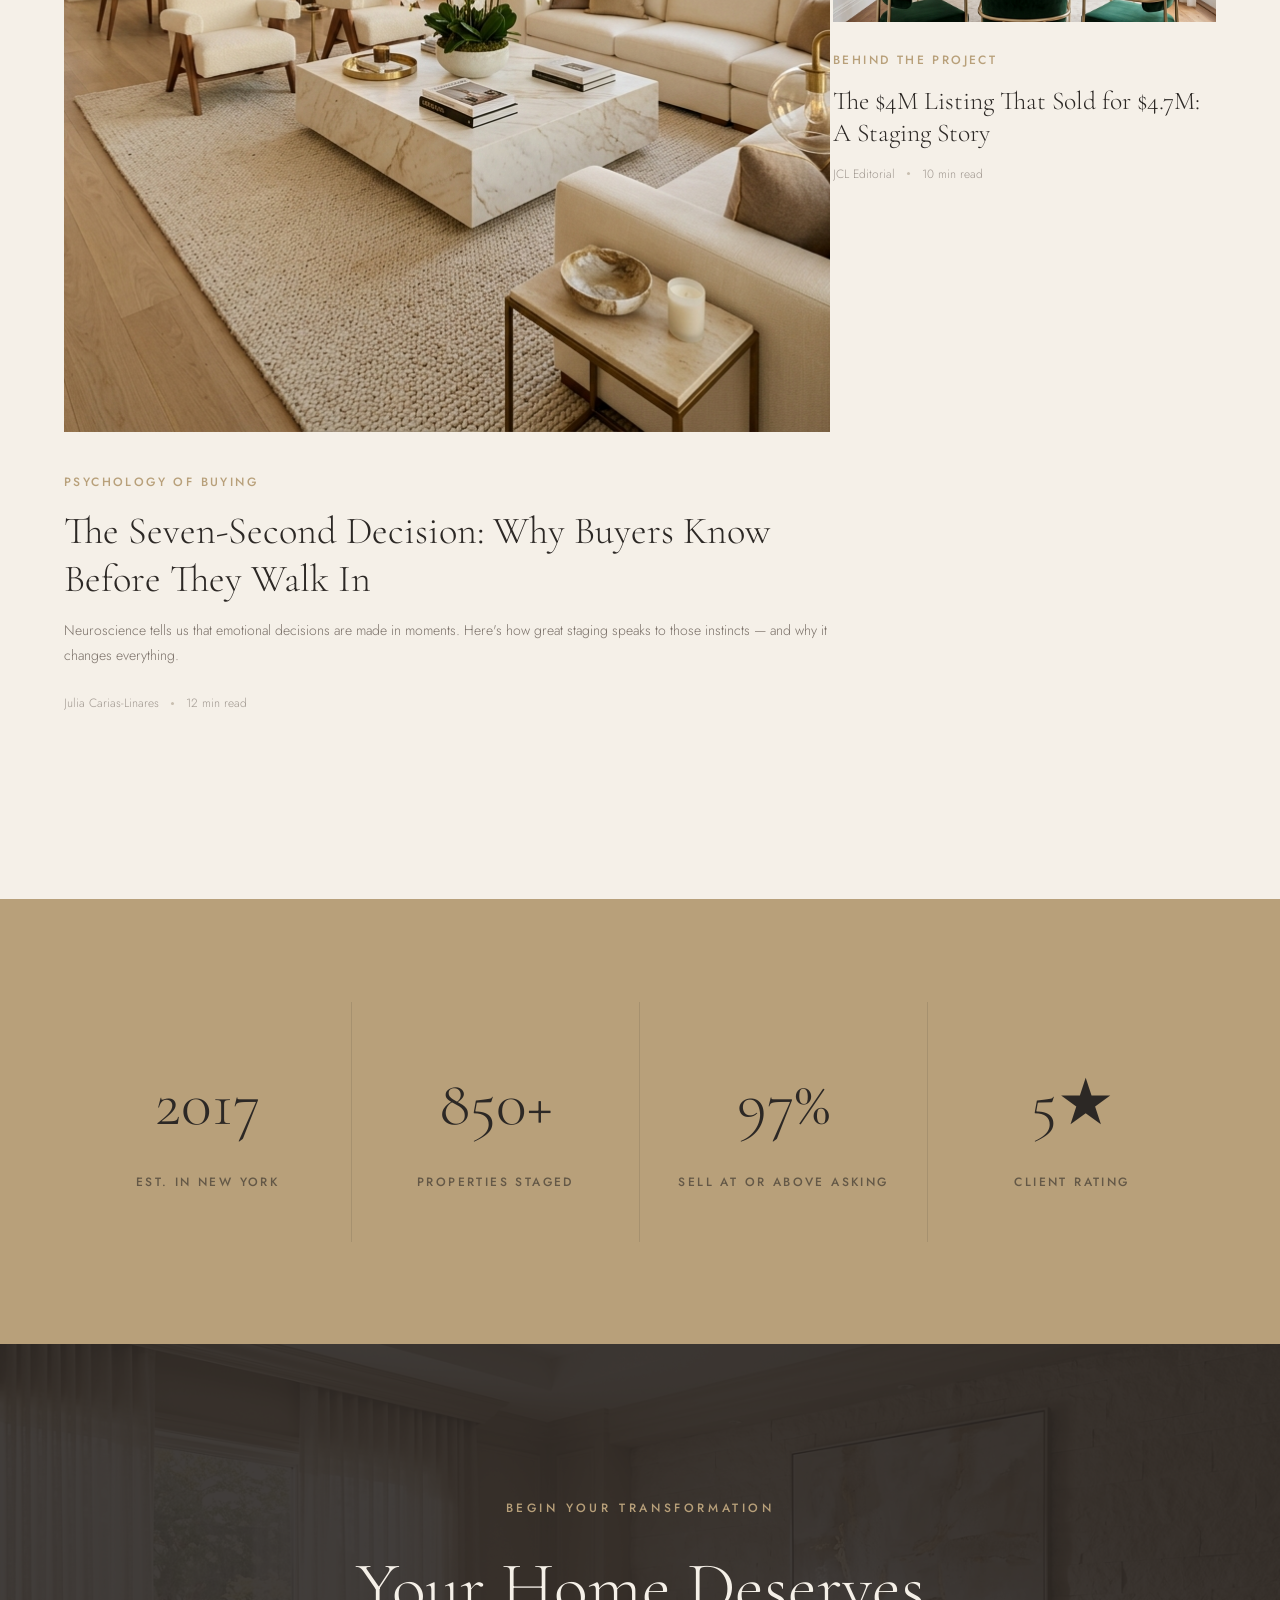
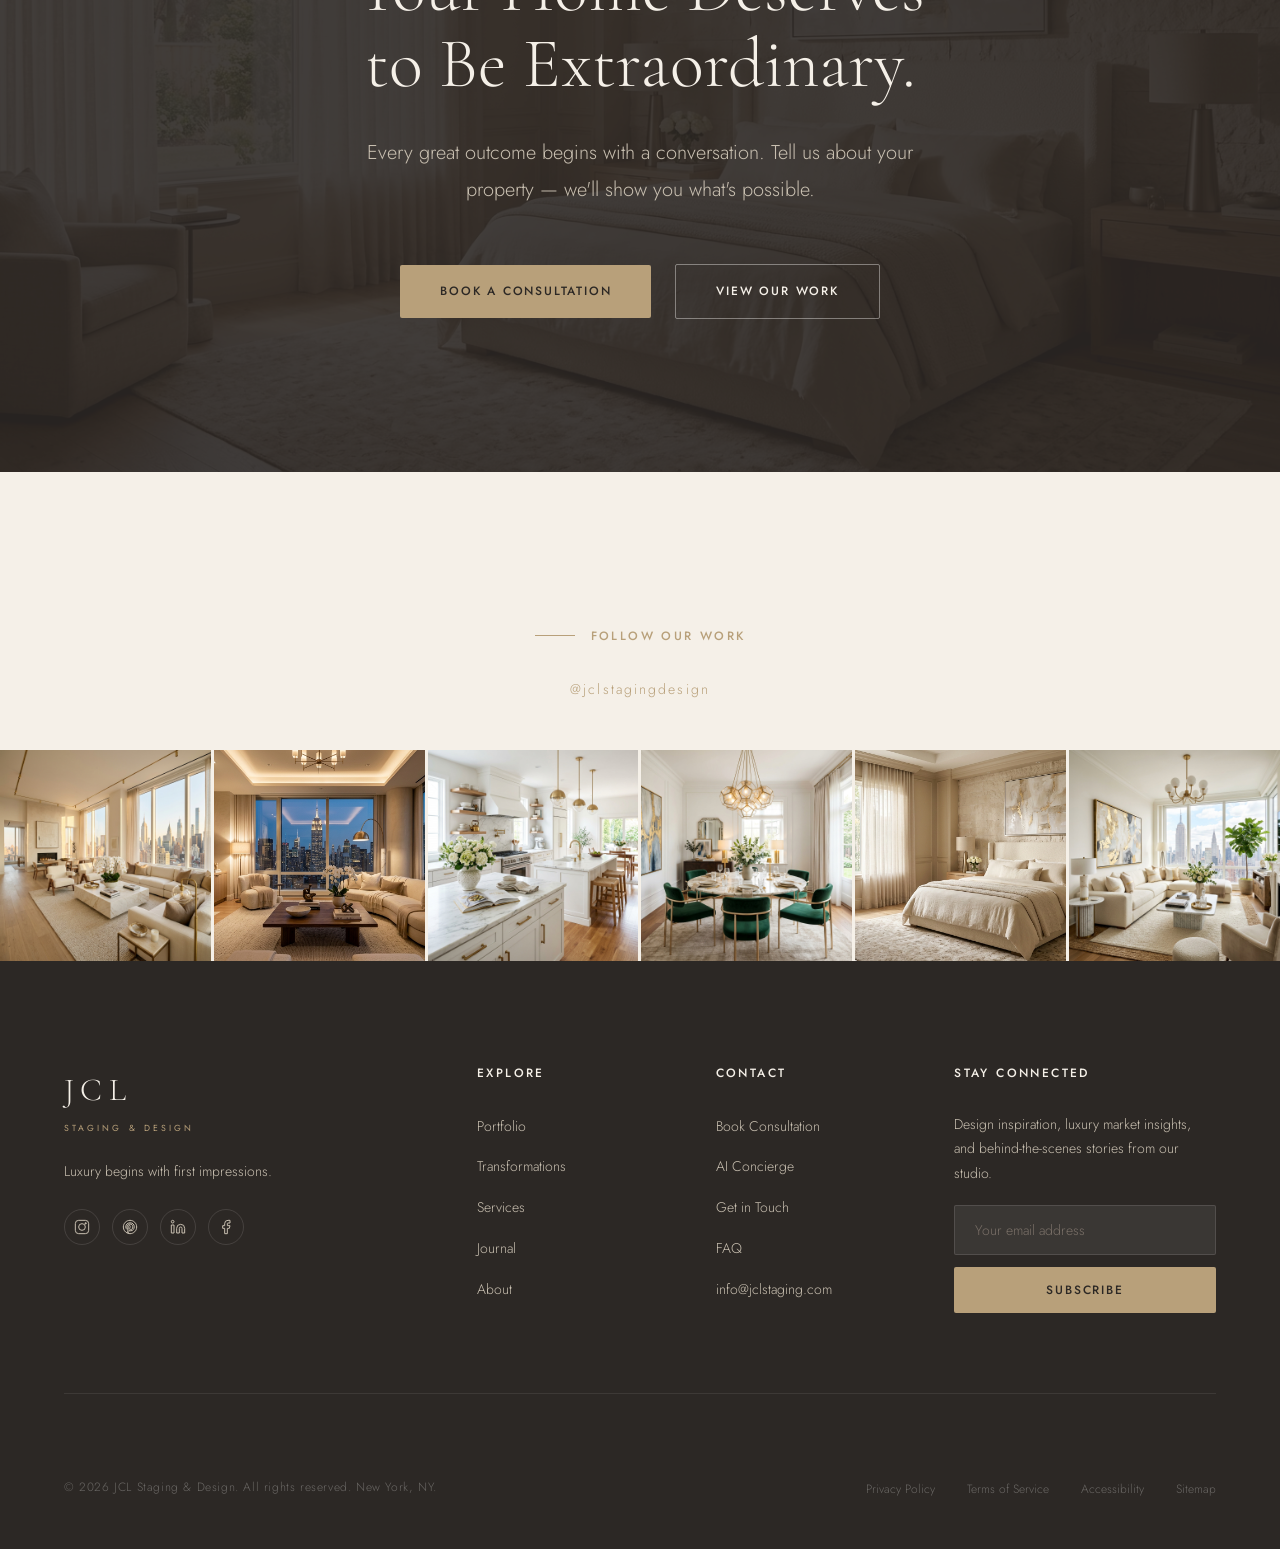
==== commit 3f49fb18: "debug: add lang test bar to diagnose ES button issue" ====
--- a/index.html
+++ b/index.html
@@ -1022,5 +1022,19 @@
 
   <script src="js/i18n.js"></script>
   <script src="js/main.js"></script>
+
+<!-- LANG DEBUG — remove after testing -->
+<div id="lang-debug" style="position:fixed;bottom:10px;left:50%;transform:translateX(-50%);z-index:999999;background:#2C2825;color:#F5F0E8;padding:12px 20px;border-radius:4px;font-family:sans-serif;font-size:13px;display:flex;gap:12px;align-items:center;box-shadow:0 4px 20px rgba(0,0,0,0.4)">
+  <span>Lang test:</span>
+  <button onclick="window.JCL_Lang.switchTo('en')" style="background:#B8A07A;color:#fff;border:none;padding:6px 14px;border-radius:3px;cursor:pointer;font-size:12px">EN</button>
+  <button onclick="window.JCL_Lang.switchTo('es')" style="background:#B8A07A;color:#fff;border:none;padding:6px 14px;border-radius:3px;cursor:pointer;font-size:12px">ES</button>
+  <span id="lang-debug-status" style="color:#B8A07A">ready</span>
+</div>
+<script>
+document.addEventListener('langchange', function(e) {
+  var s = document.getElementById('lang-debug-status');
+  if (s) s.textContent = 'switched to: ' + e.detail.lang;
+});
+</script>
 </body>
 </html>
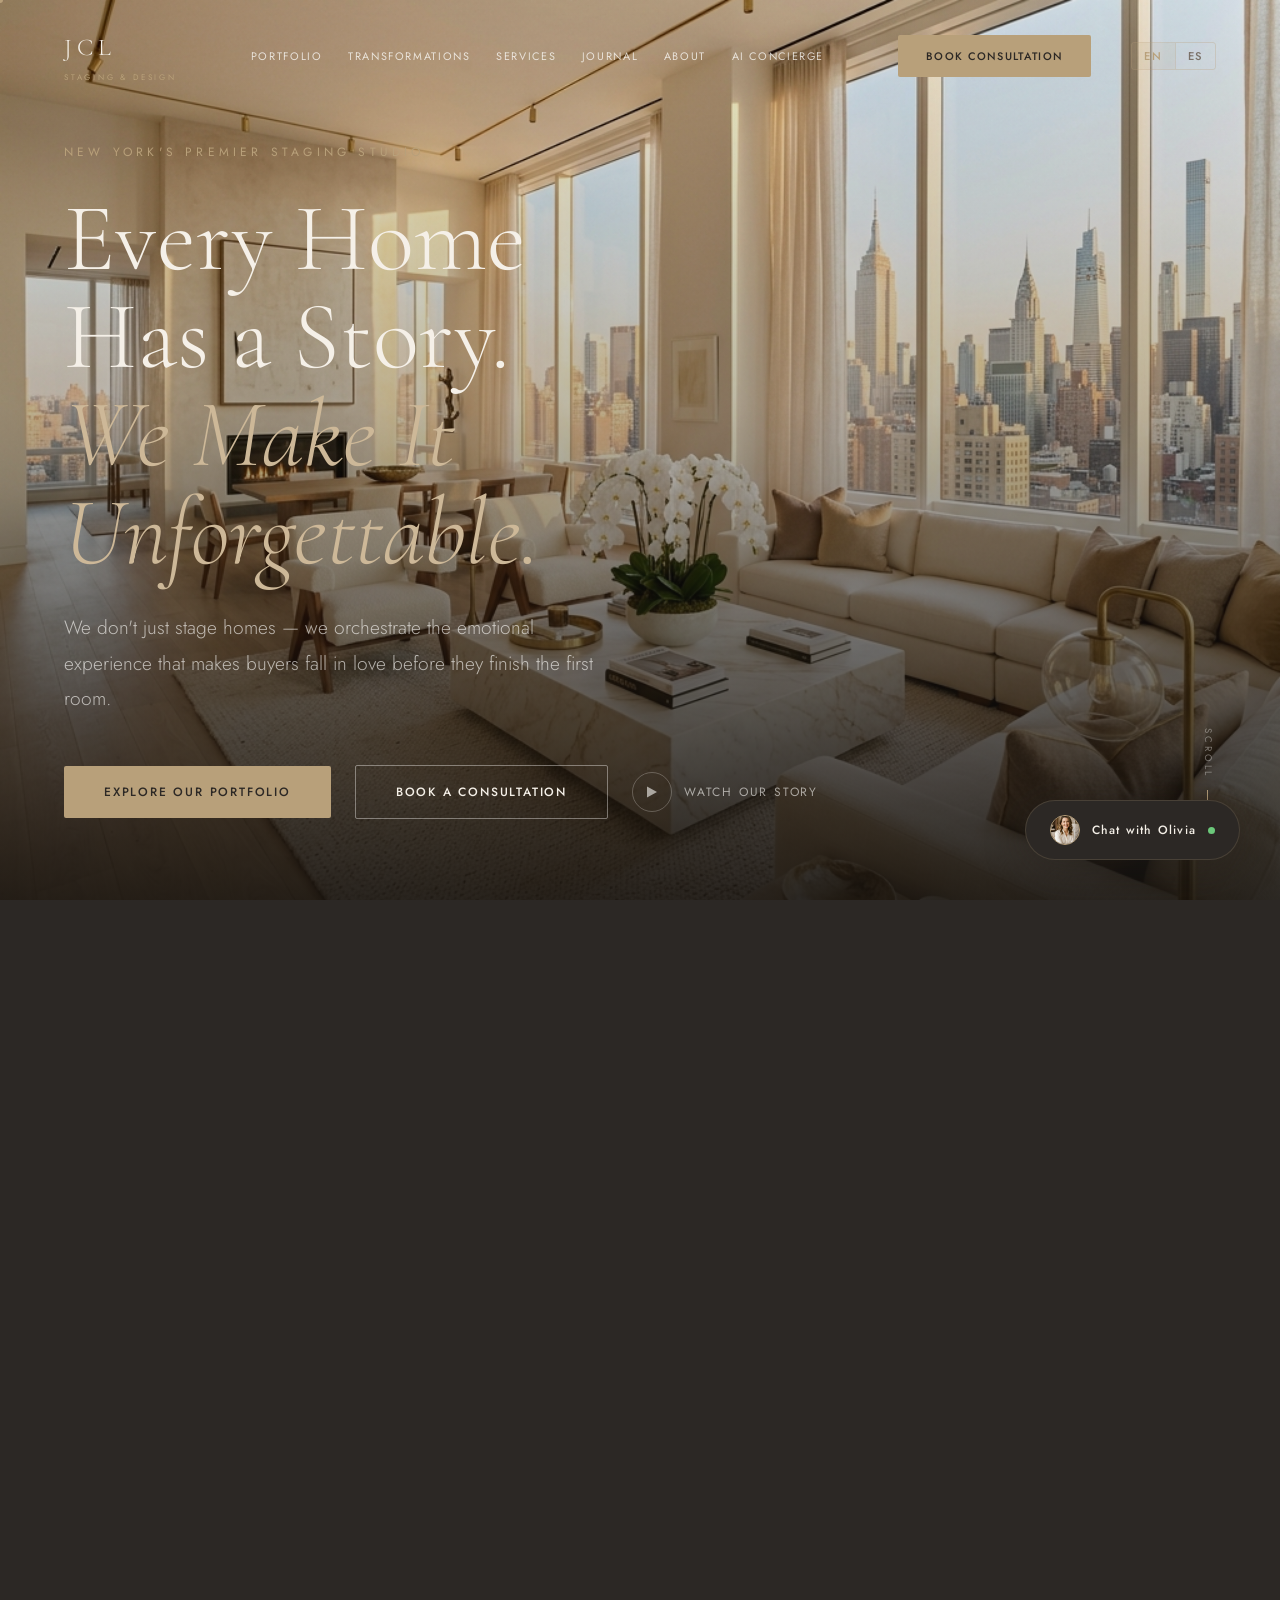
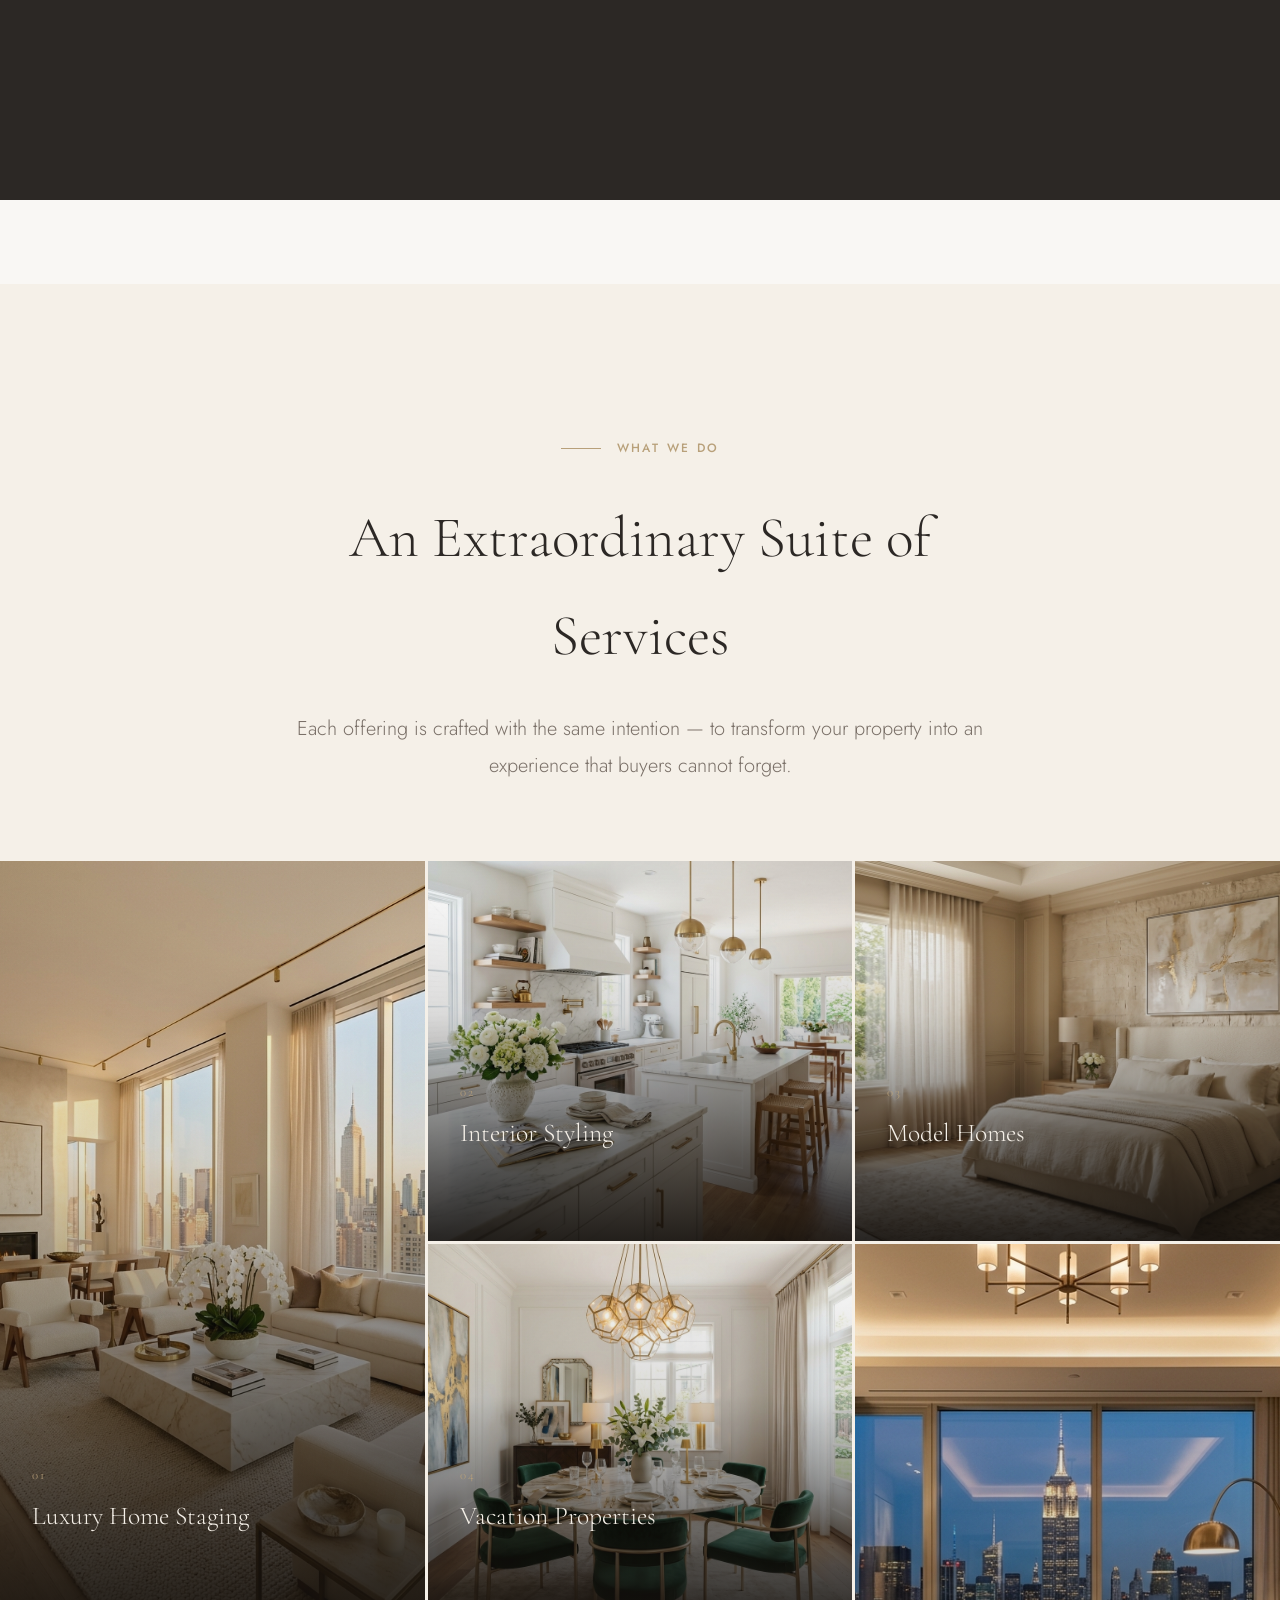
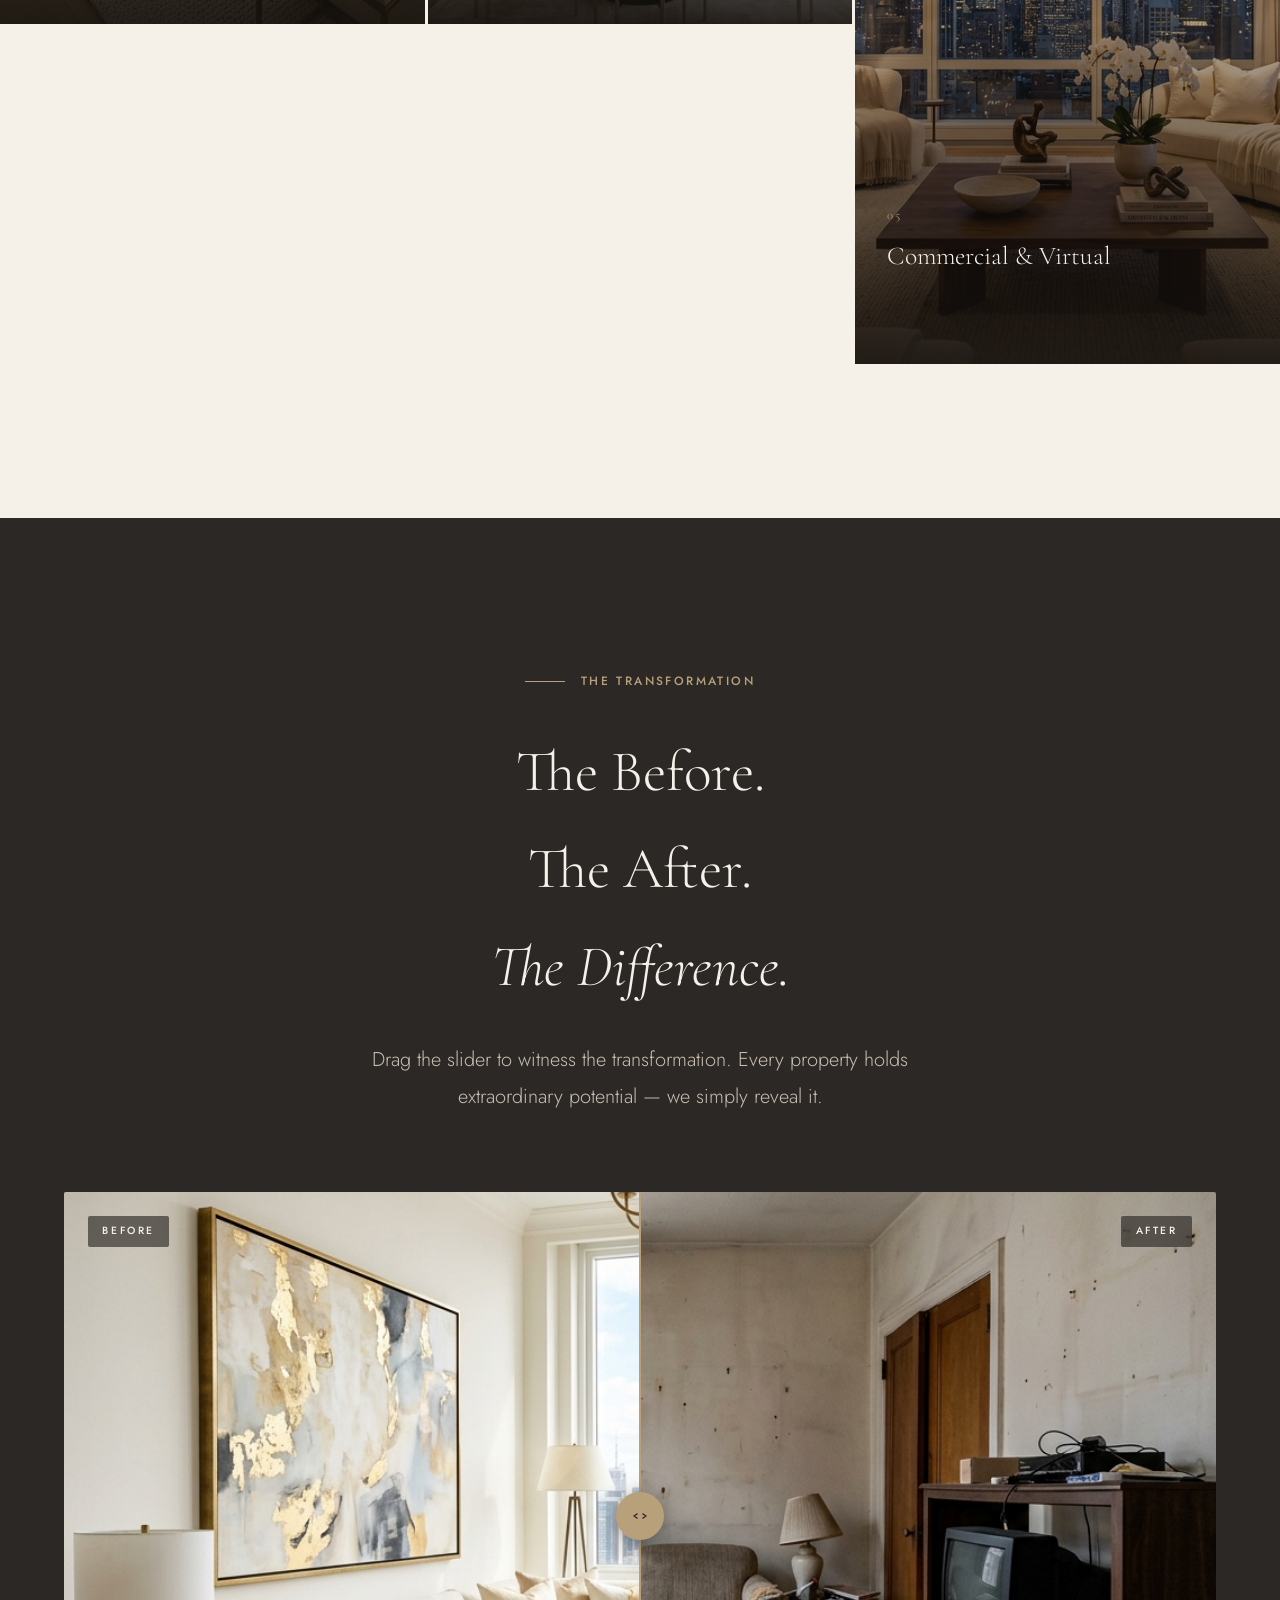
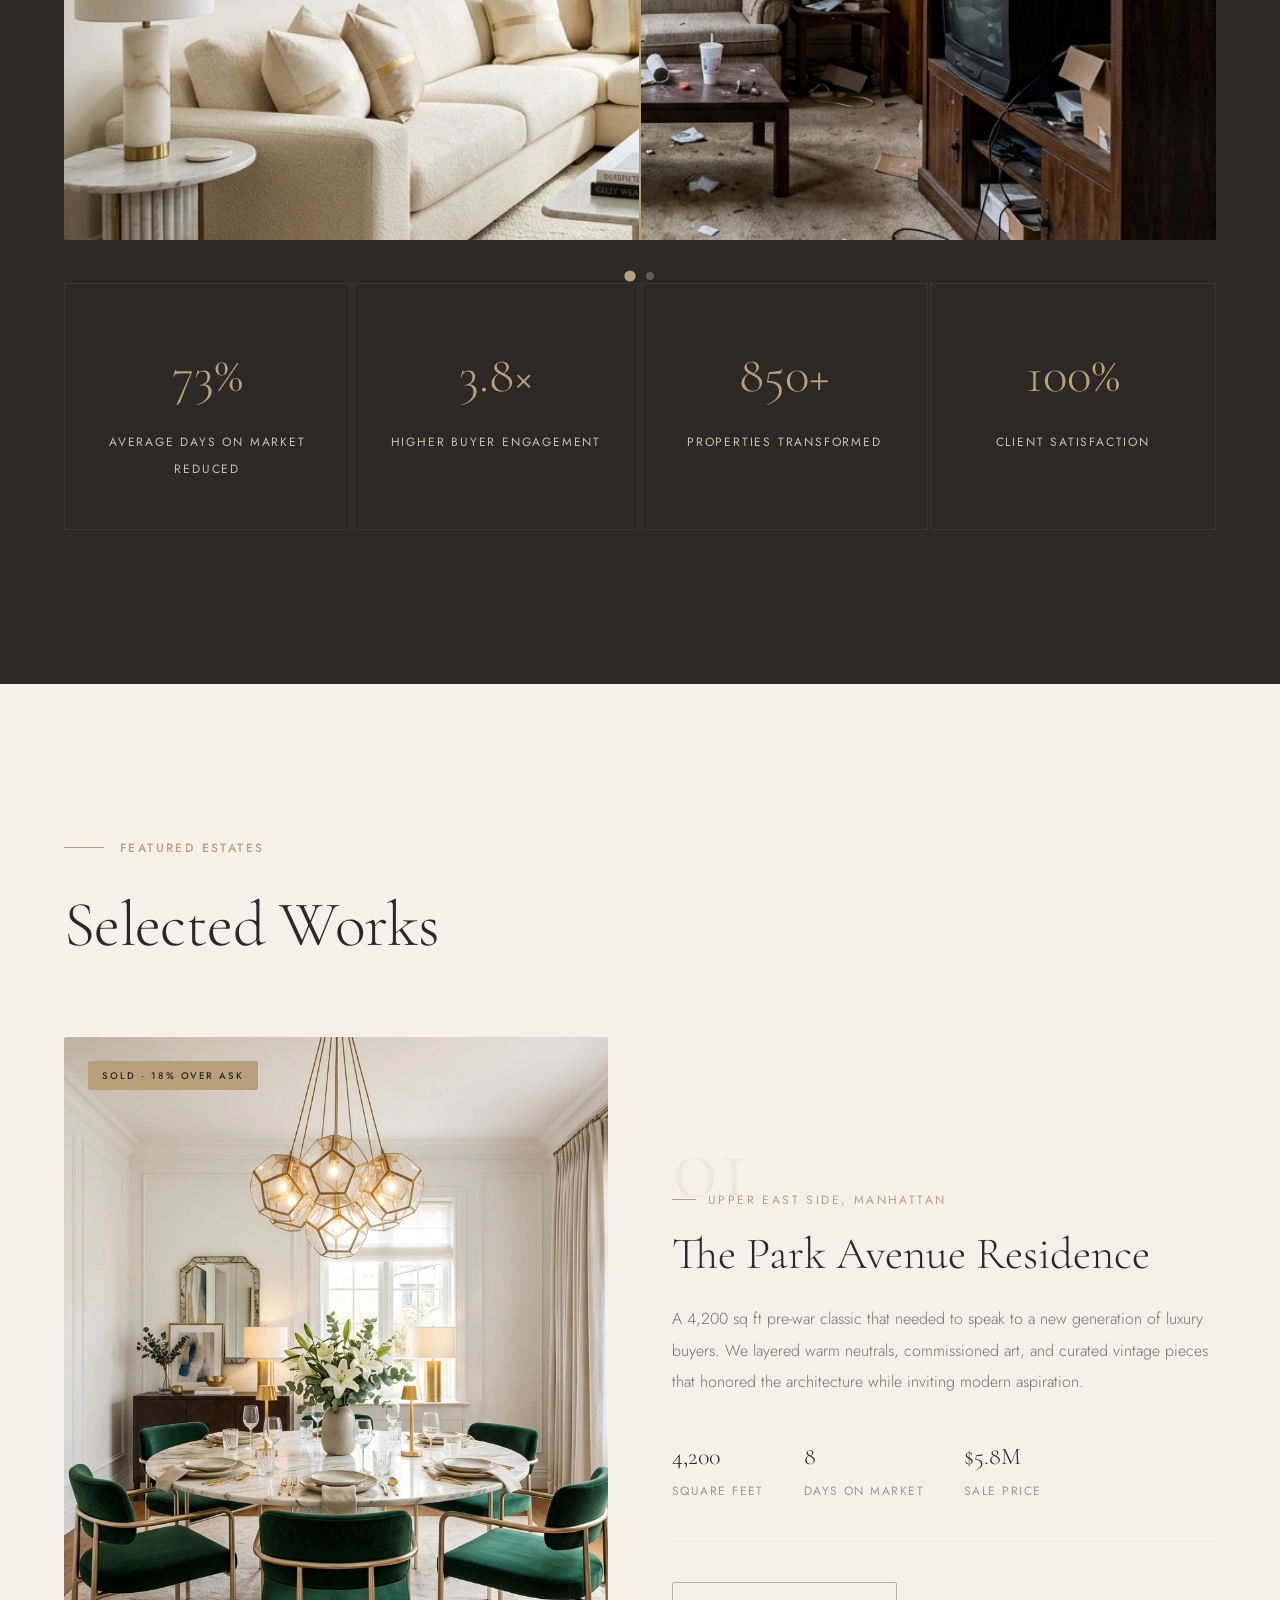
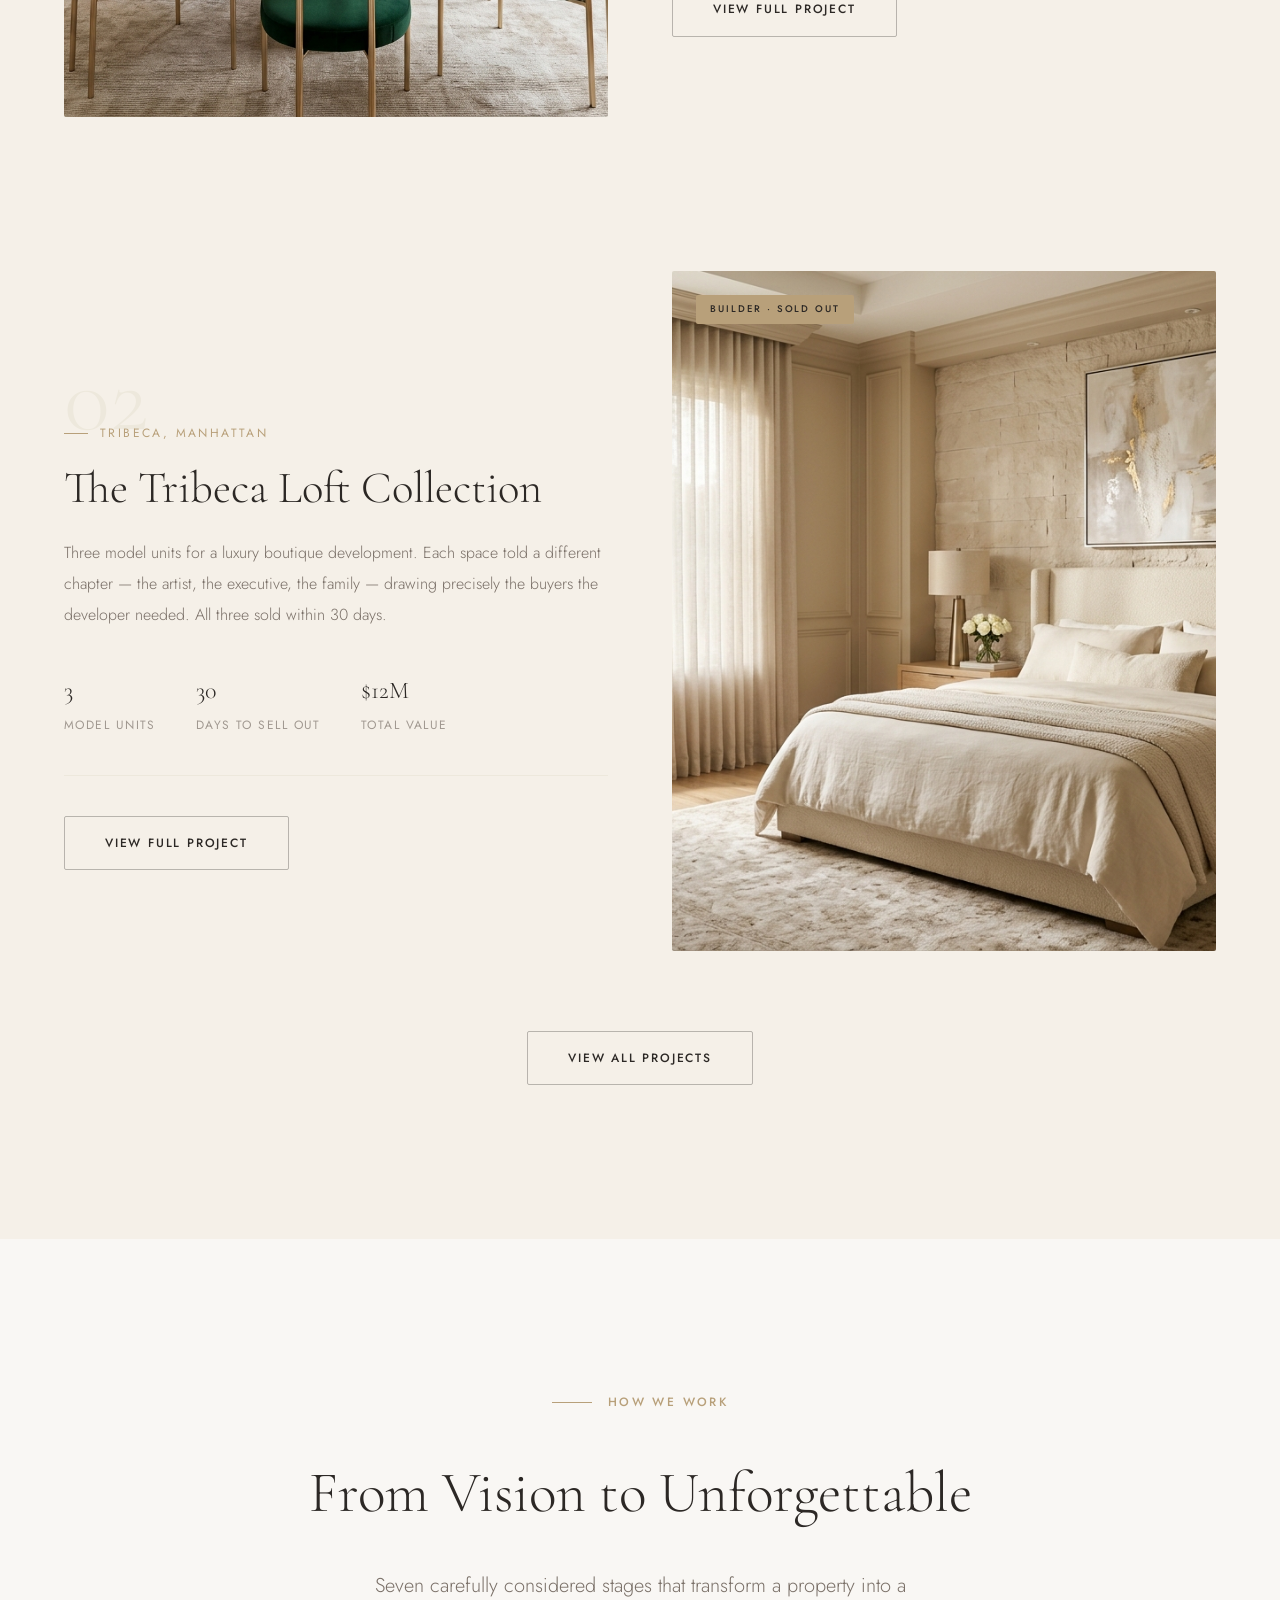
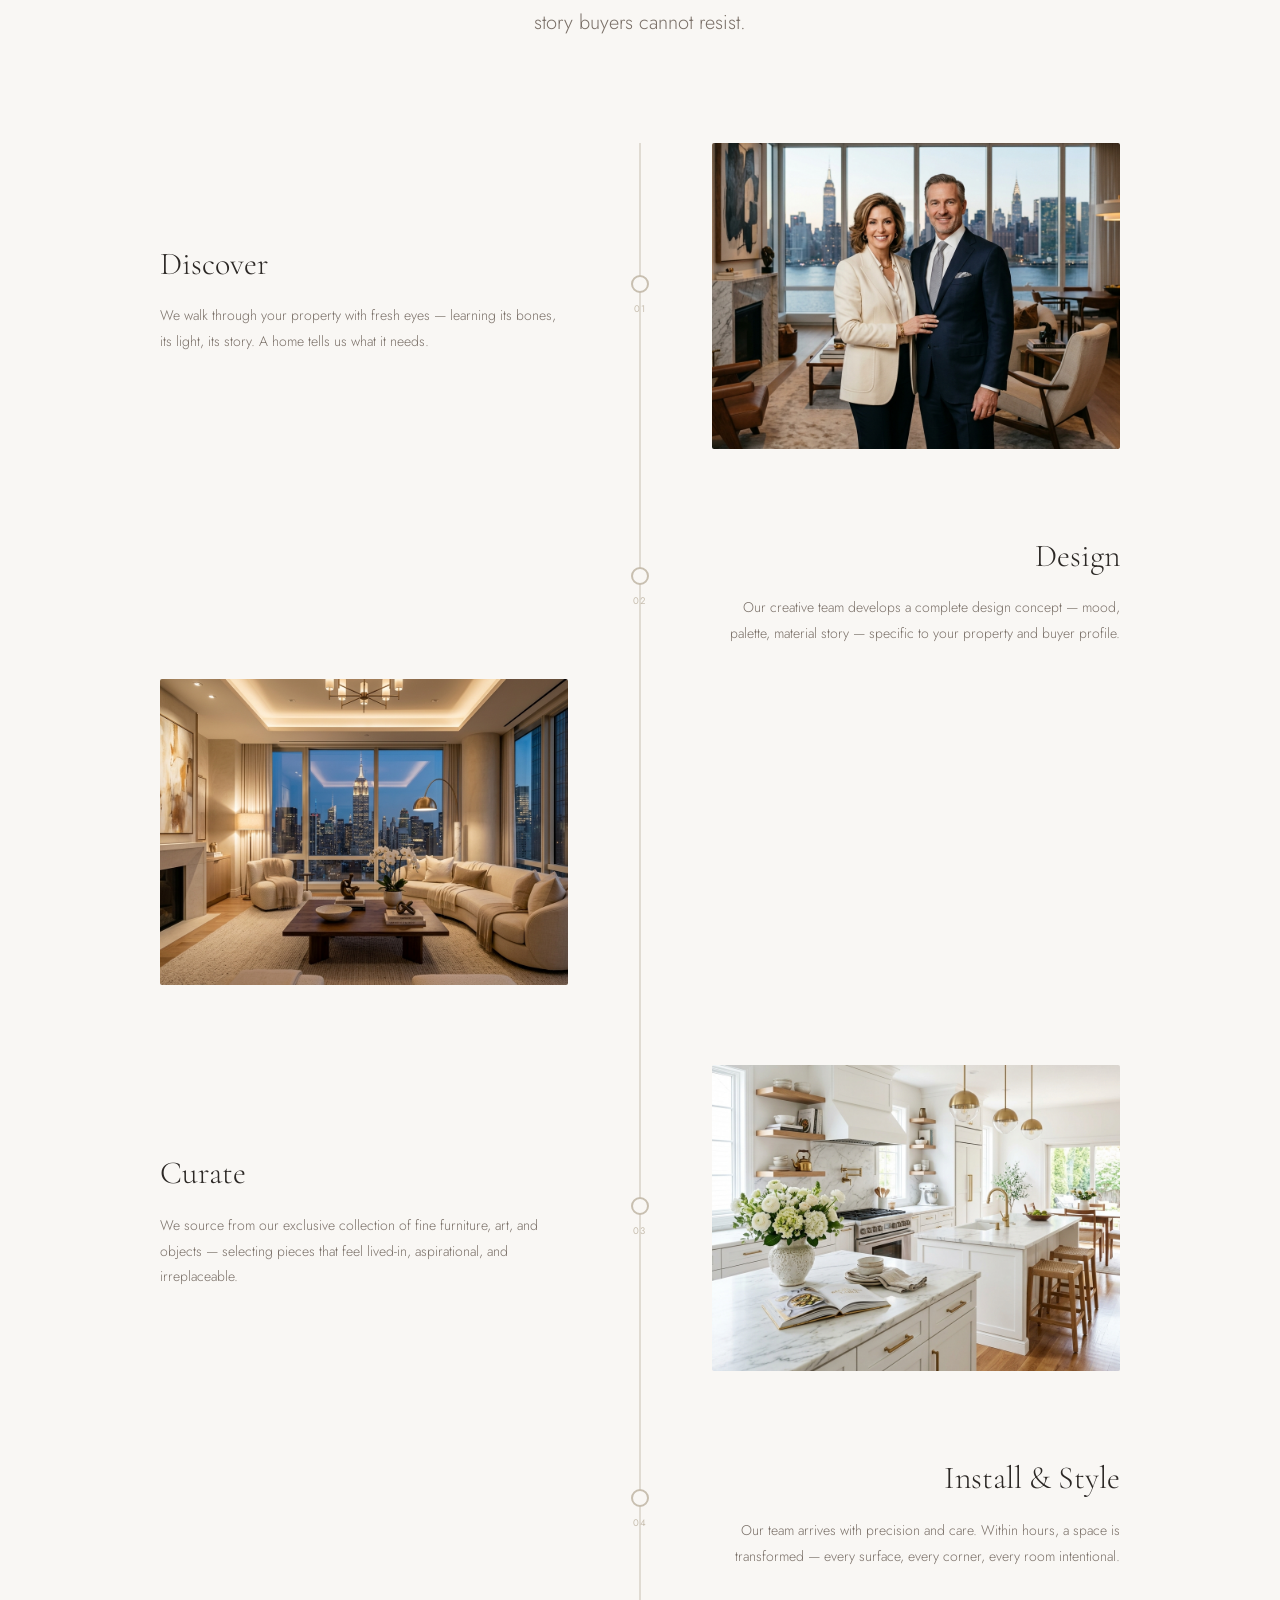
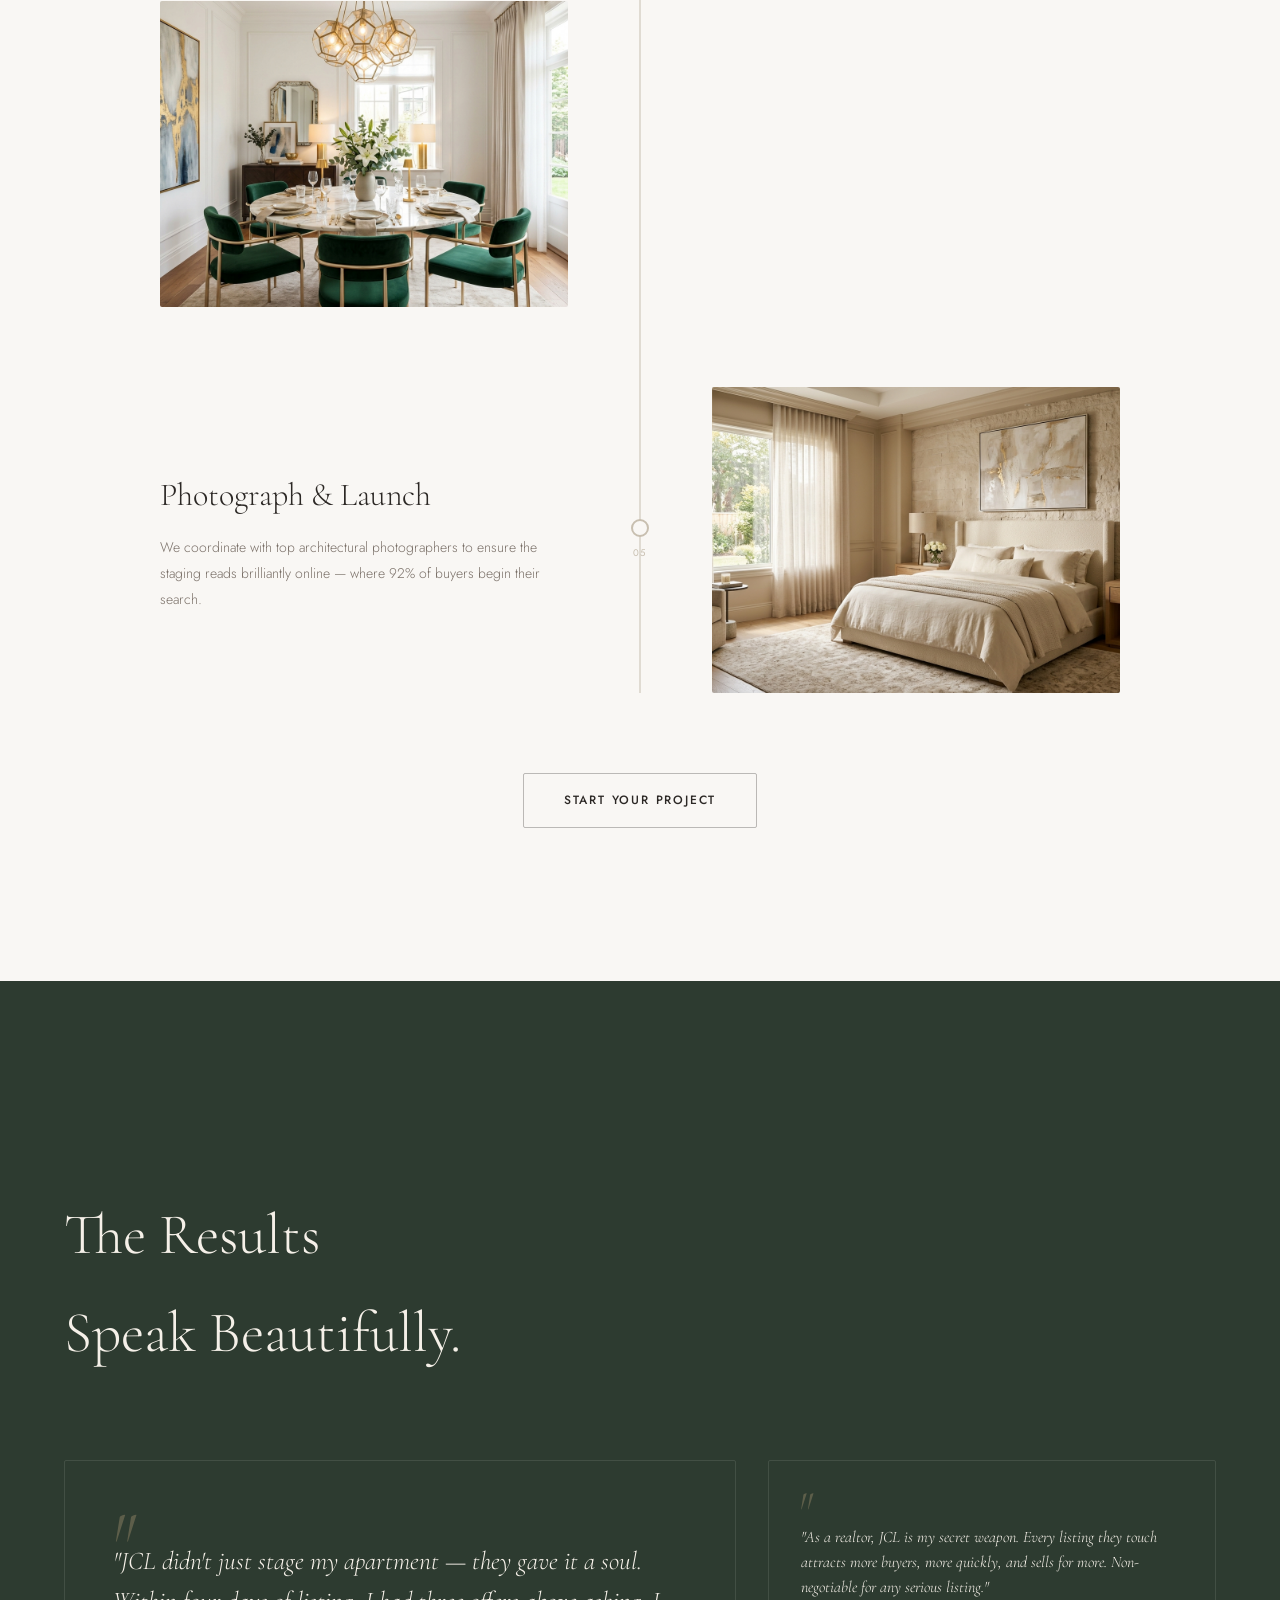
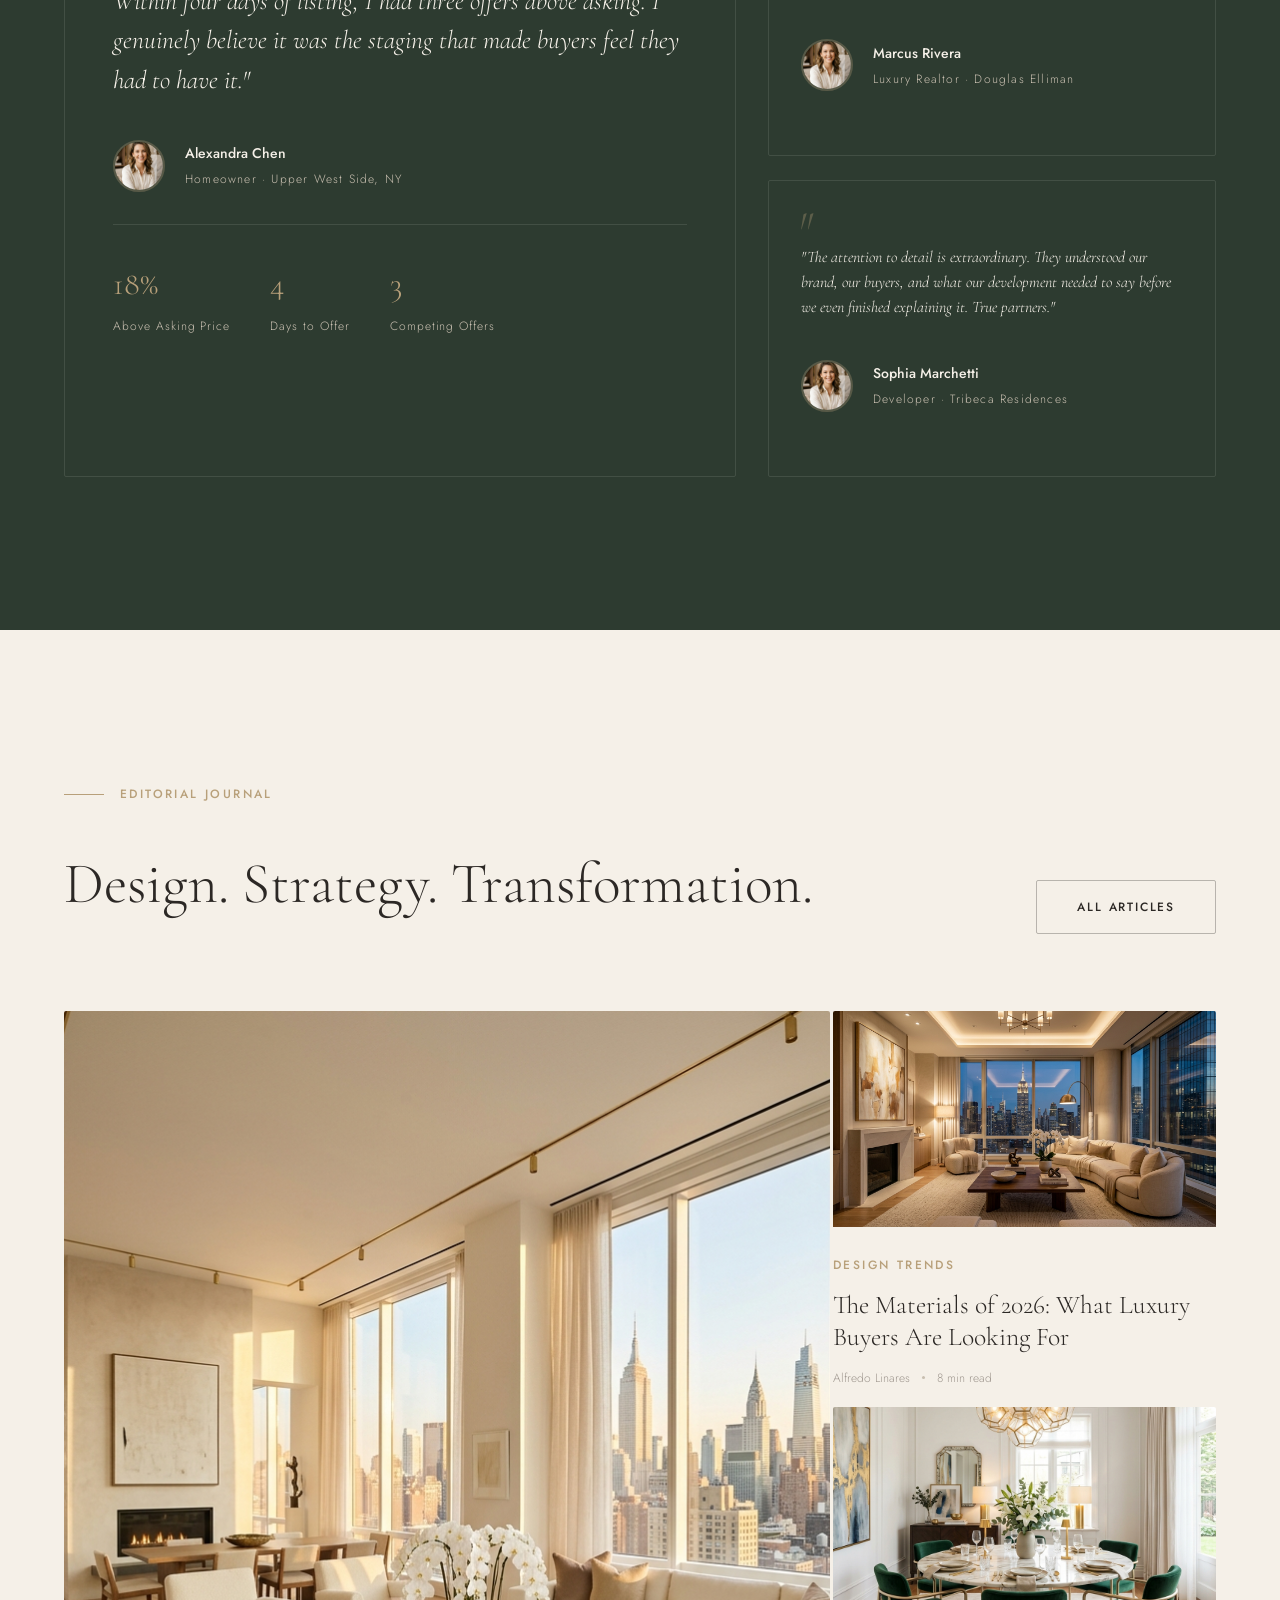
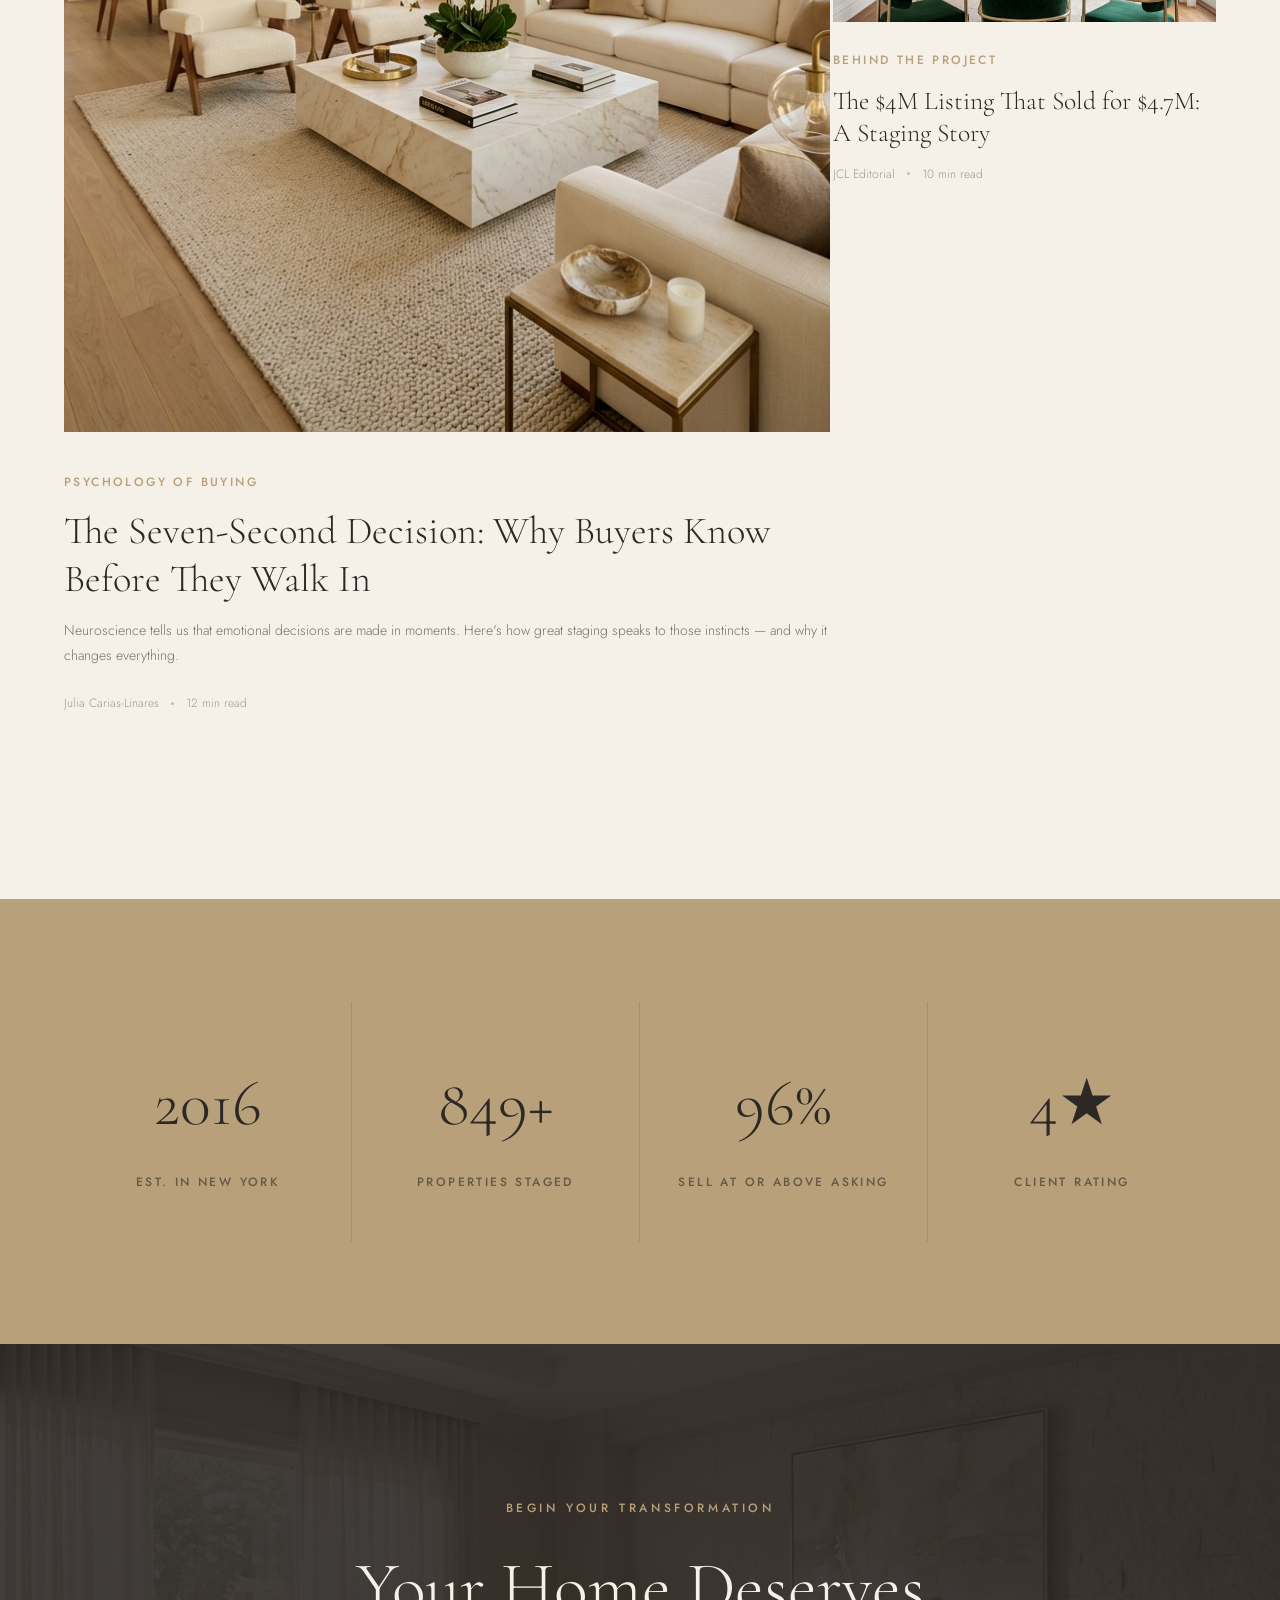
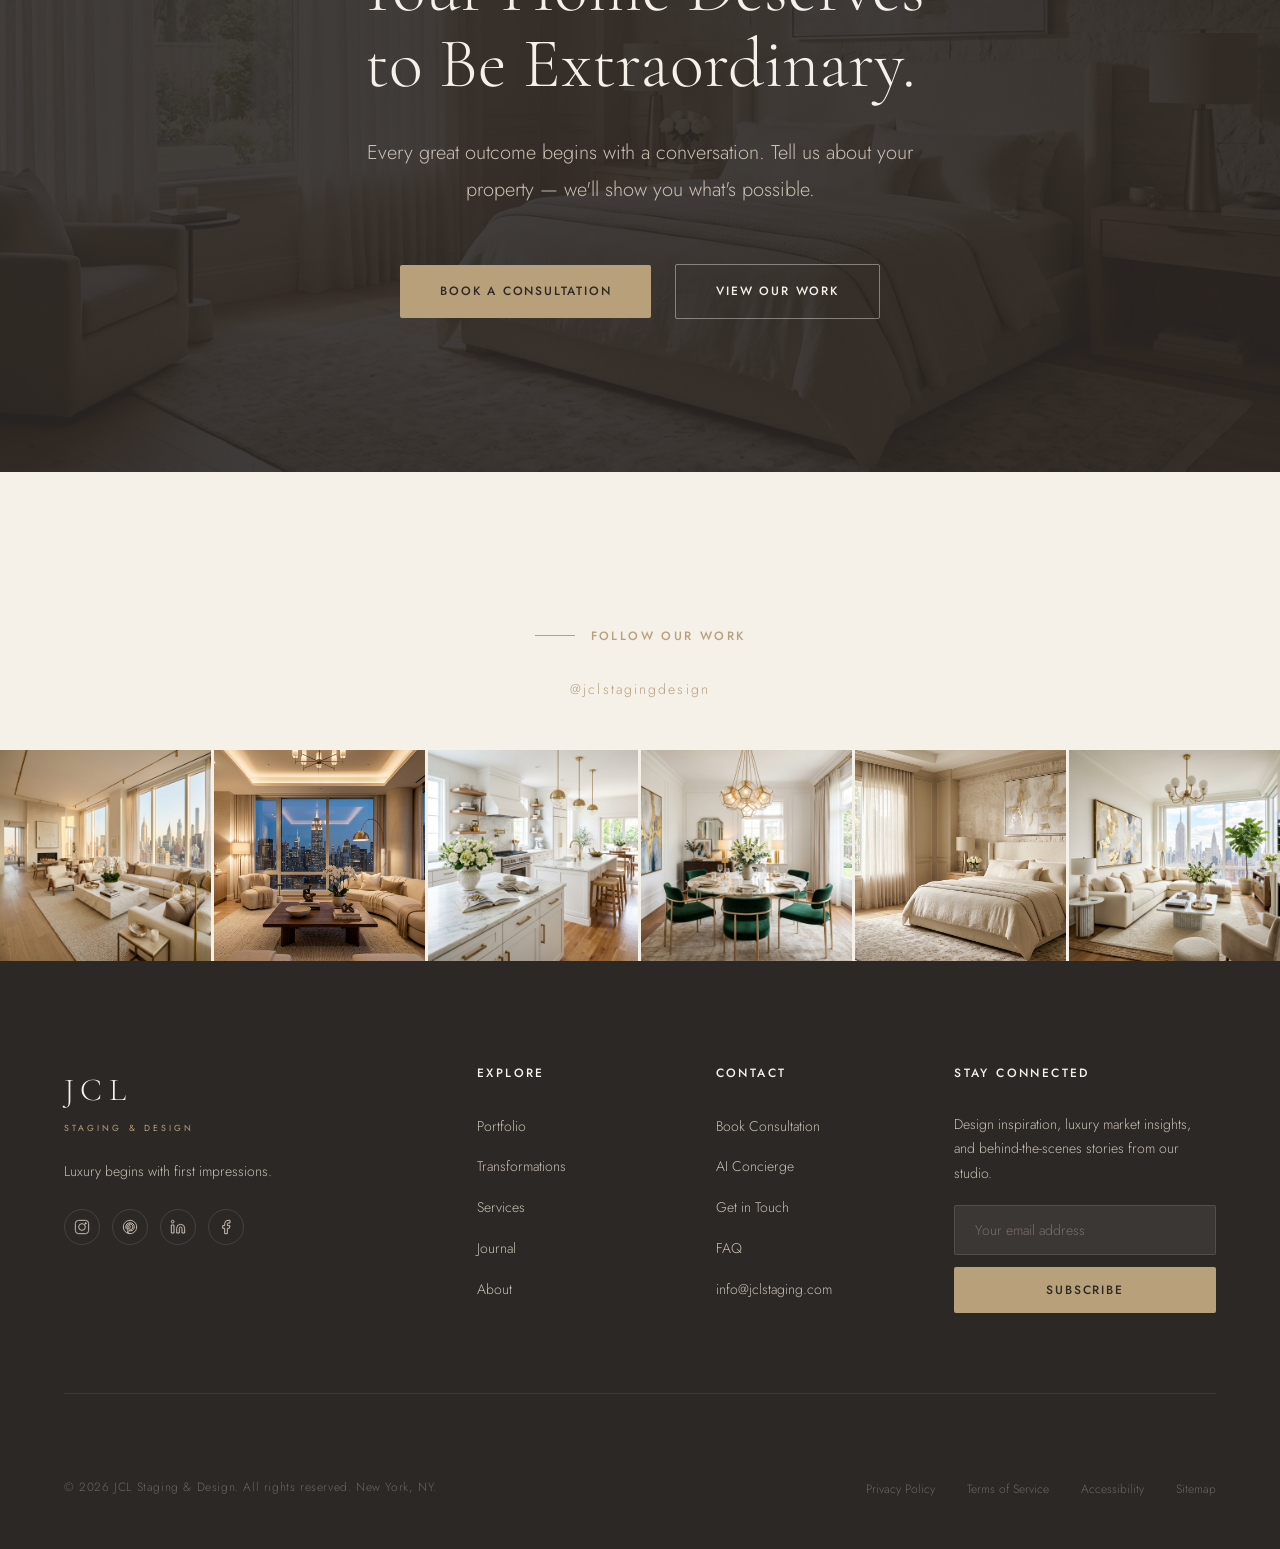
==== commit 52425013: "chore: remove lang debug bar" ====
--- a/index.html
+++ b/index.html
@@ -1022,19 +1022,5 @@
 
   <script src="js/i18n.js"></script>
   <script src="js/main.js"></script>
-
-<!-- LANG DEBUG — remove after testing -->
-<div id="lang-debug" style="position:fixed;bottom:10px;left:50%;transform:translateX(-50%);z-index:999999;background:#2C2825;color:#F5F0E8;padding:12px 20px;border-radius:4px;font-family:sans-serif;font-size:13px;display:flex;gap:12px;align-items:center;box-shadow:0 4px 20px rgba(0,0,0,0.4)">
-  <span>Lang test:</span>
-  <button onclick="window.JCL_Lang.switchTo('en')" style="background:#B8A07A;color:#fff;border:none;padding:6px 14px;border-radius:3px;cursor:pointer;font-size:12px">EN</button>
-  <button onclick="window.JCL_Lang.switchTo('es')" style="background:#B8A07A;color:#fff;border:none;padding:6px 14px;border-radius:3px;cursor:pointer;font-size:12px">ES</button>
-  <span id="lang-debug-status" style="color:#B8A07A">ready</span>
-</div>
-<script>
-document.addEventListener('langchange', function(e) {
-  var s = document.getElementById('lang-debug-status');
-  if (s) s.textContent = 'switched to: ' + e.detail.lang;
-});
-</script>
 </body>
 </html>
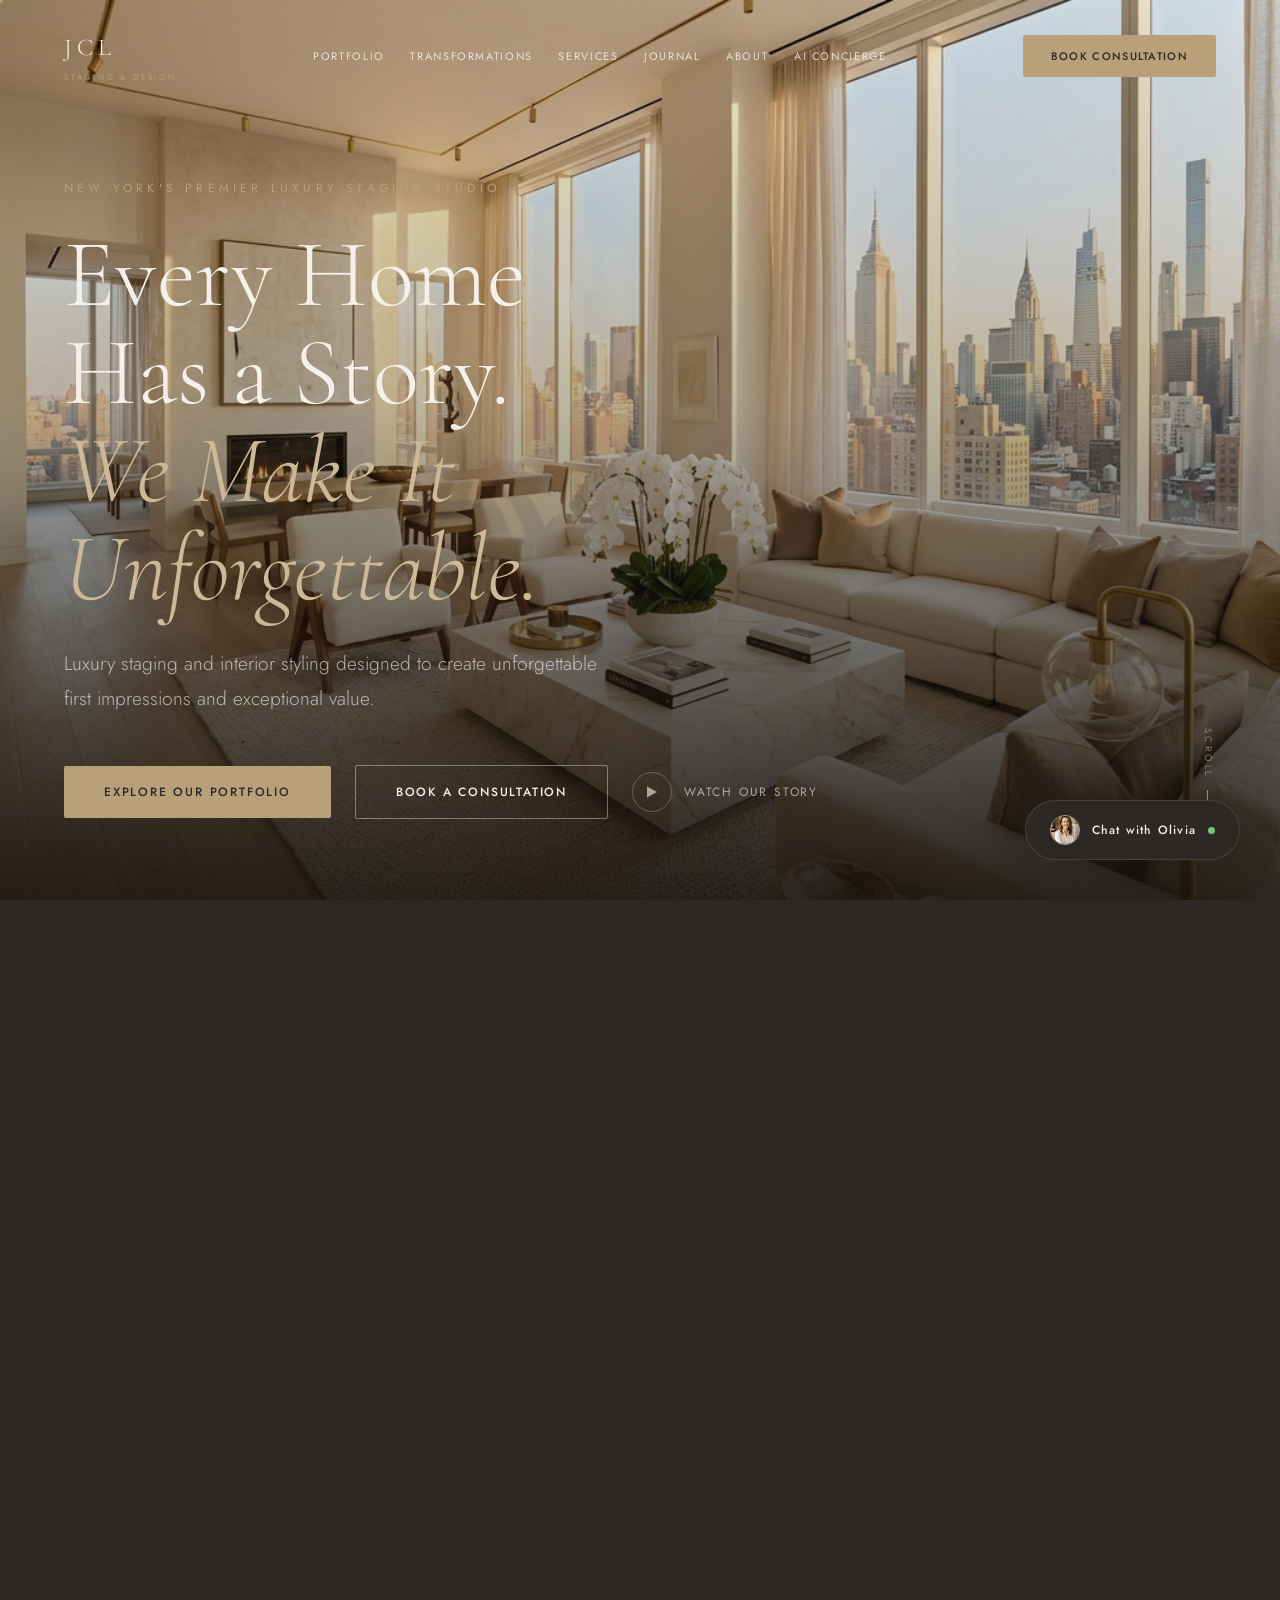
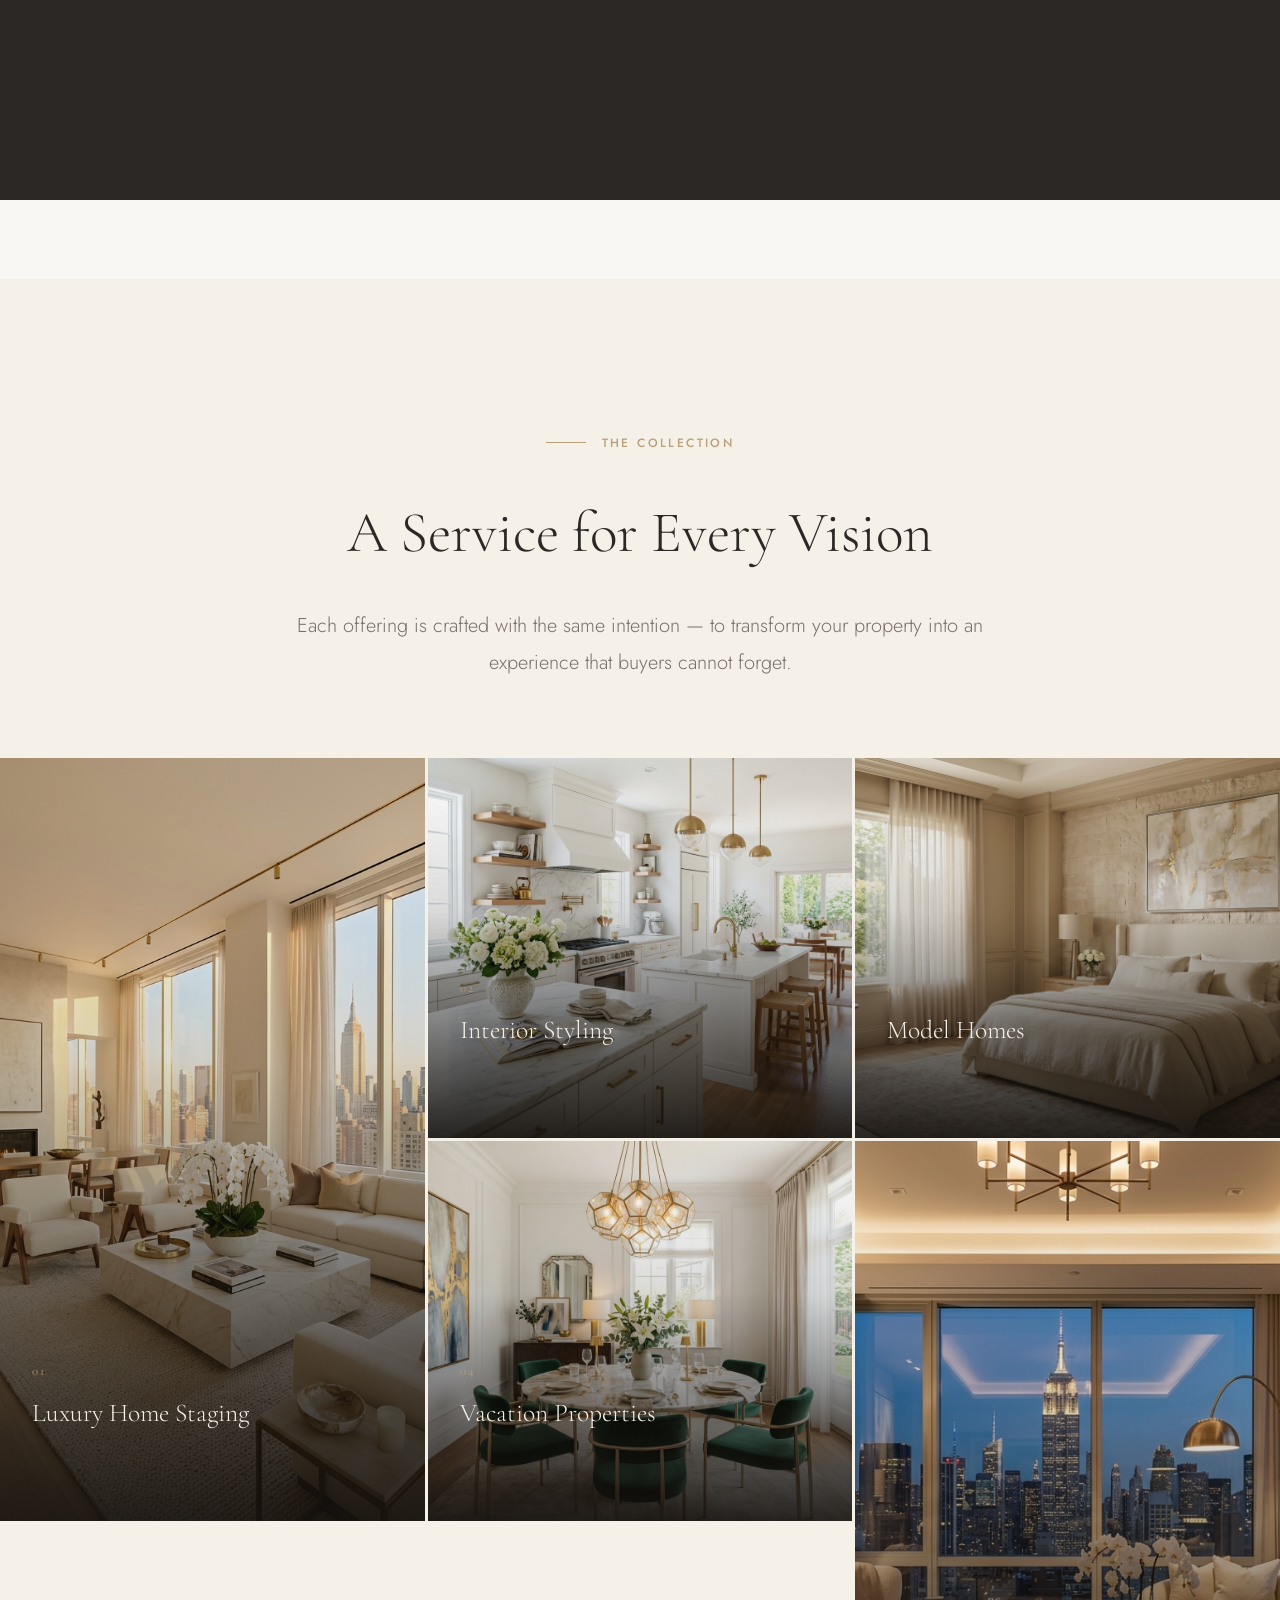
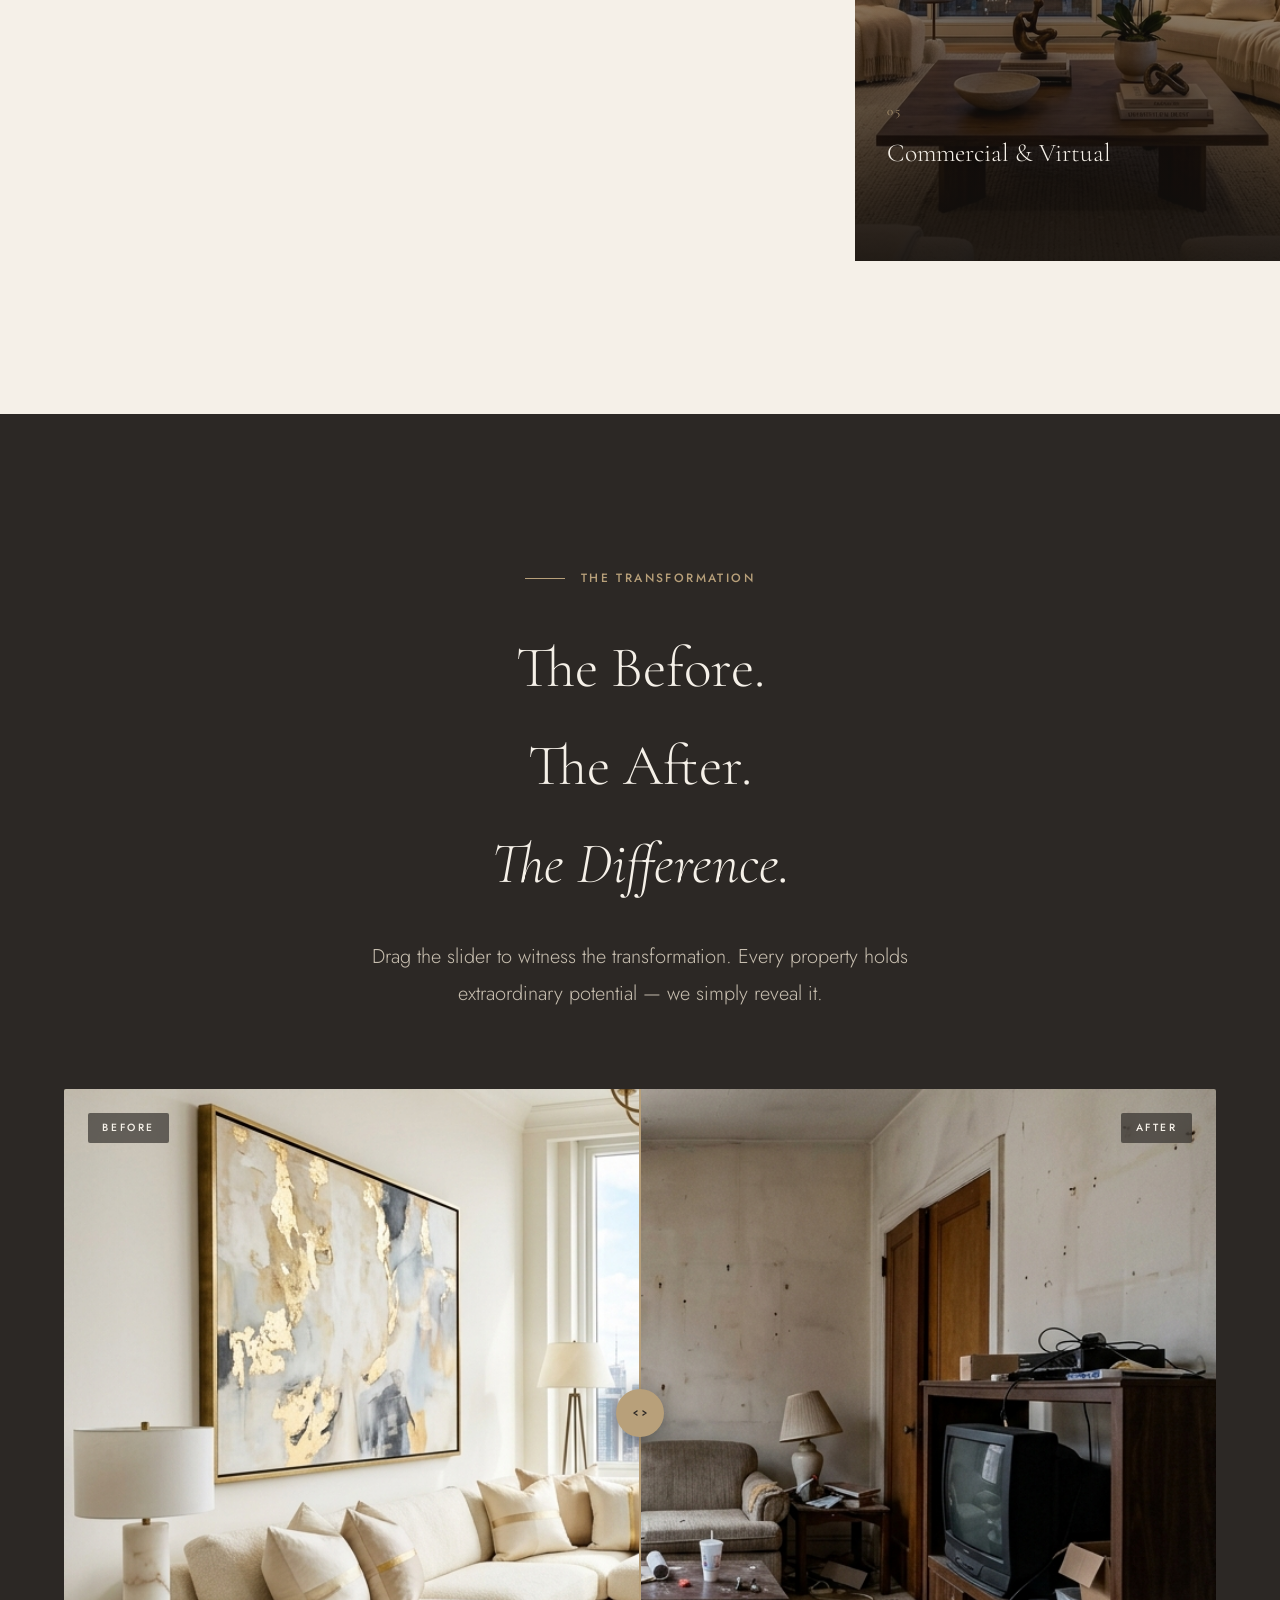
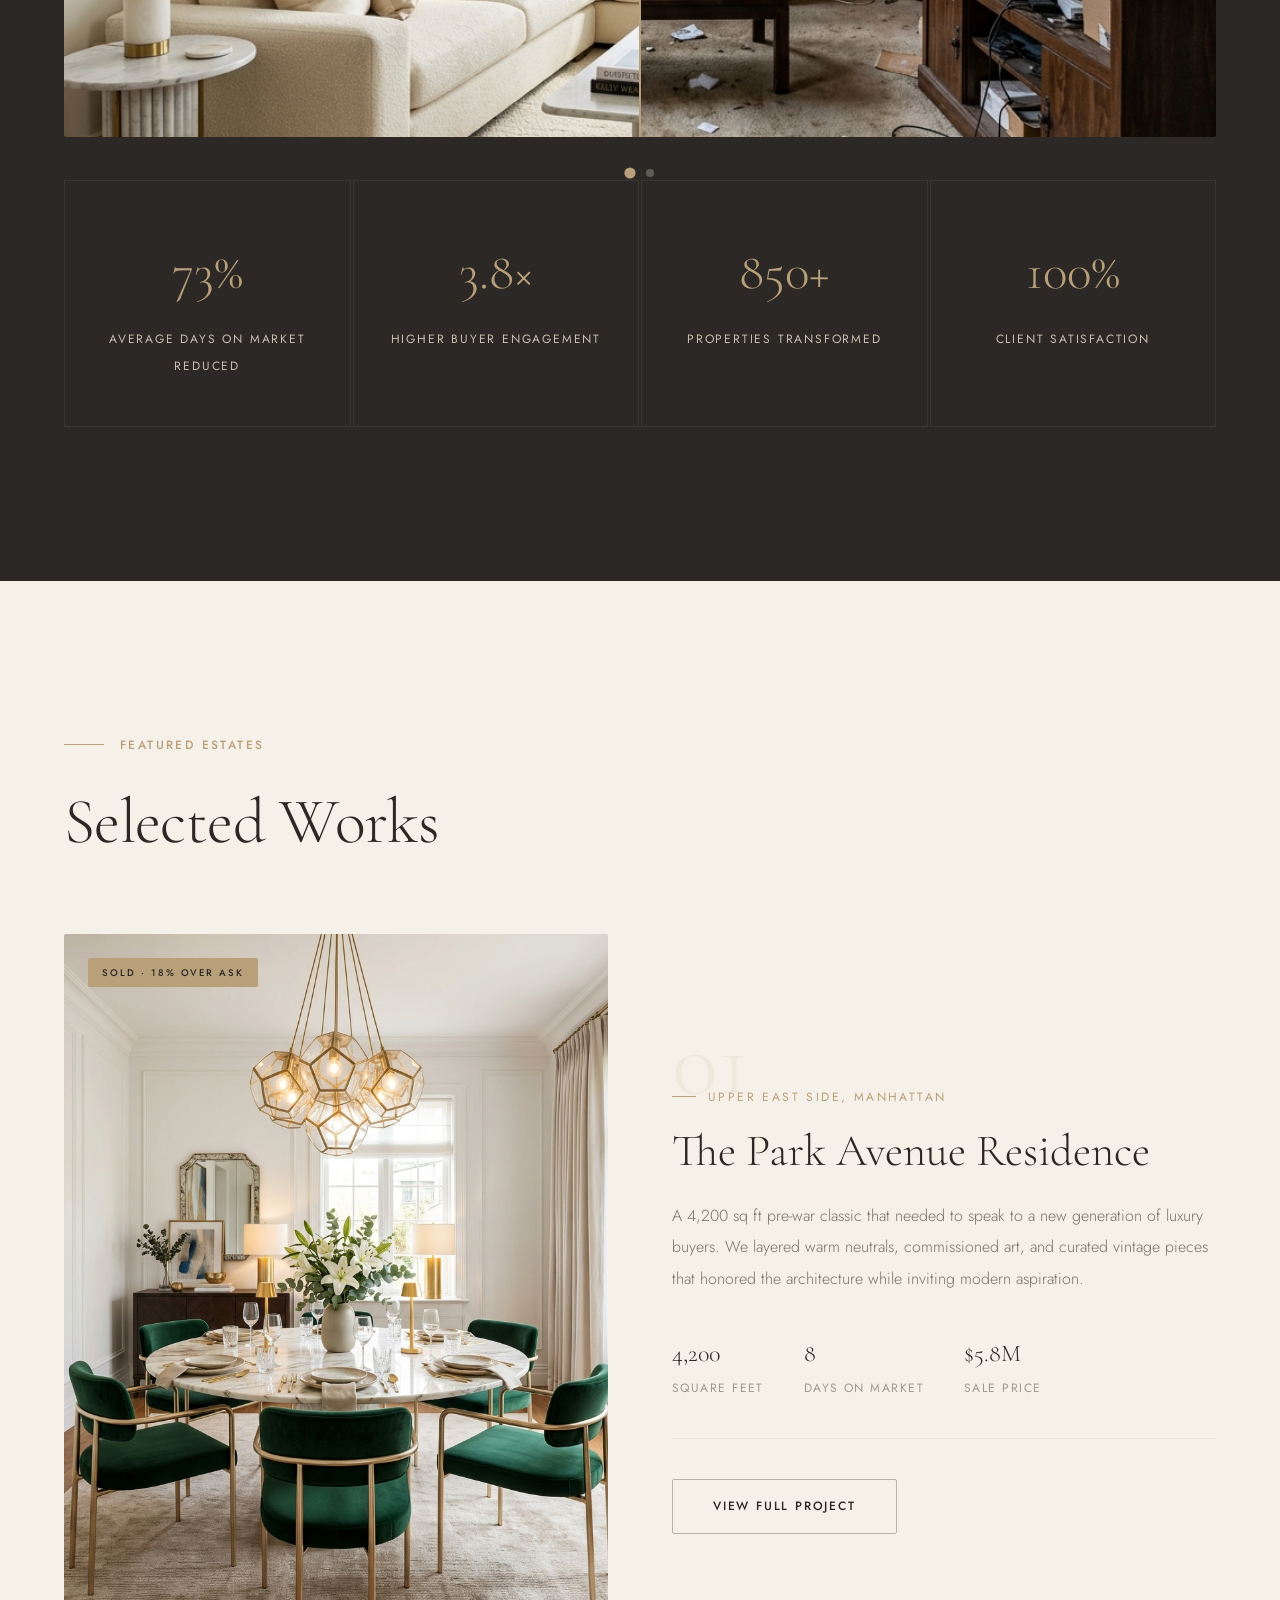
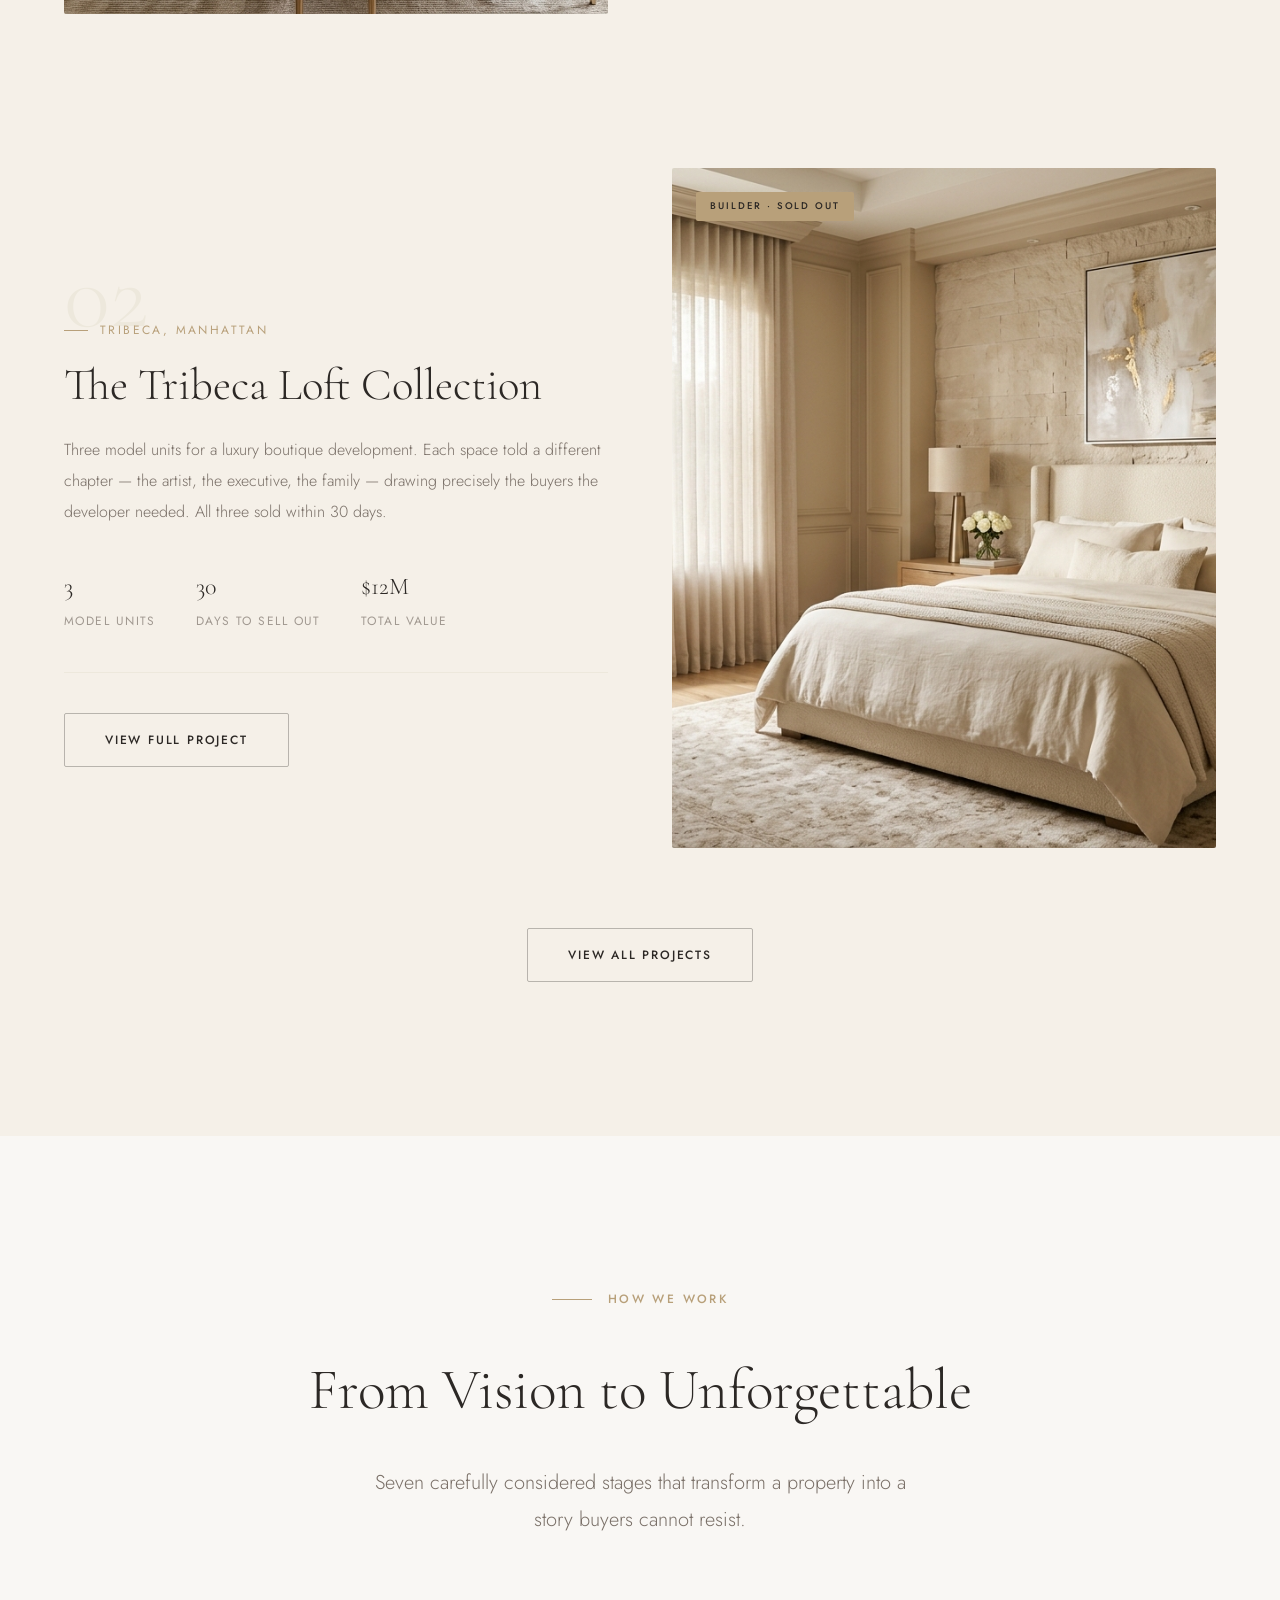
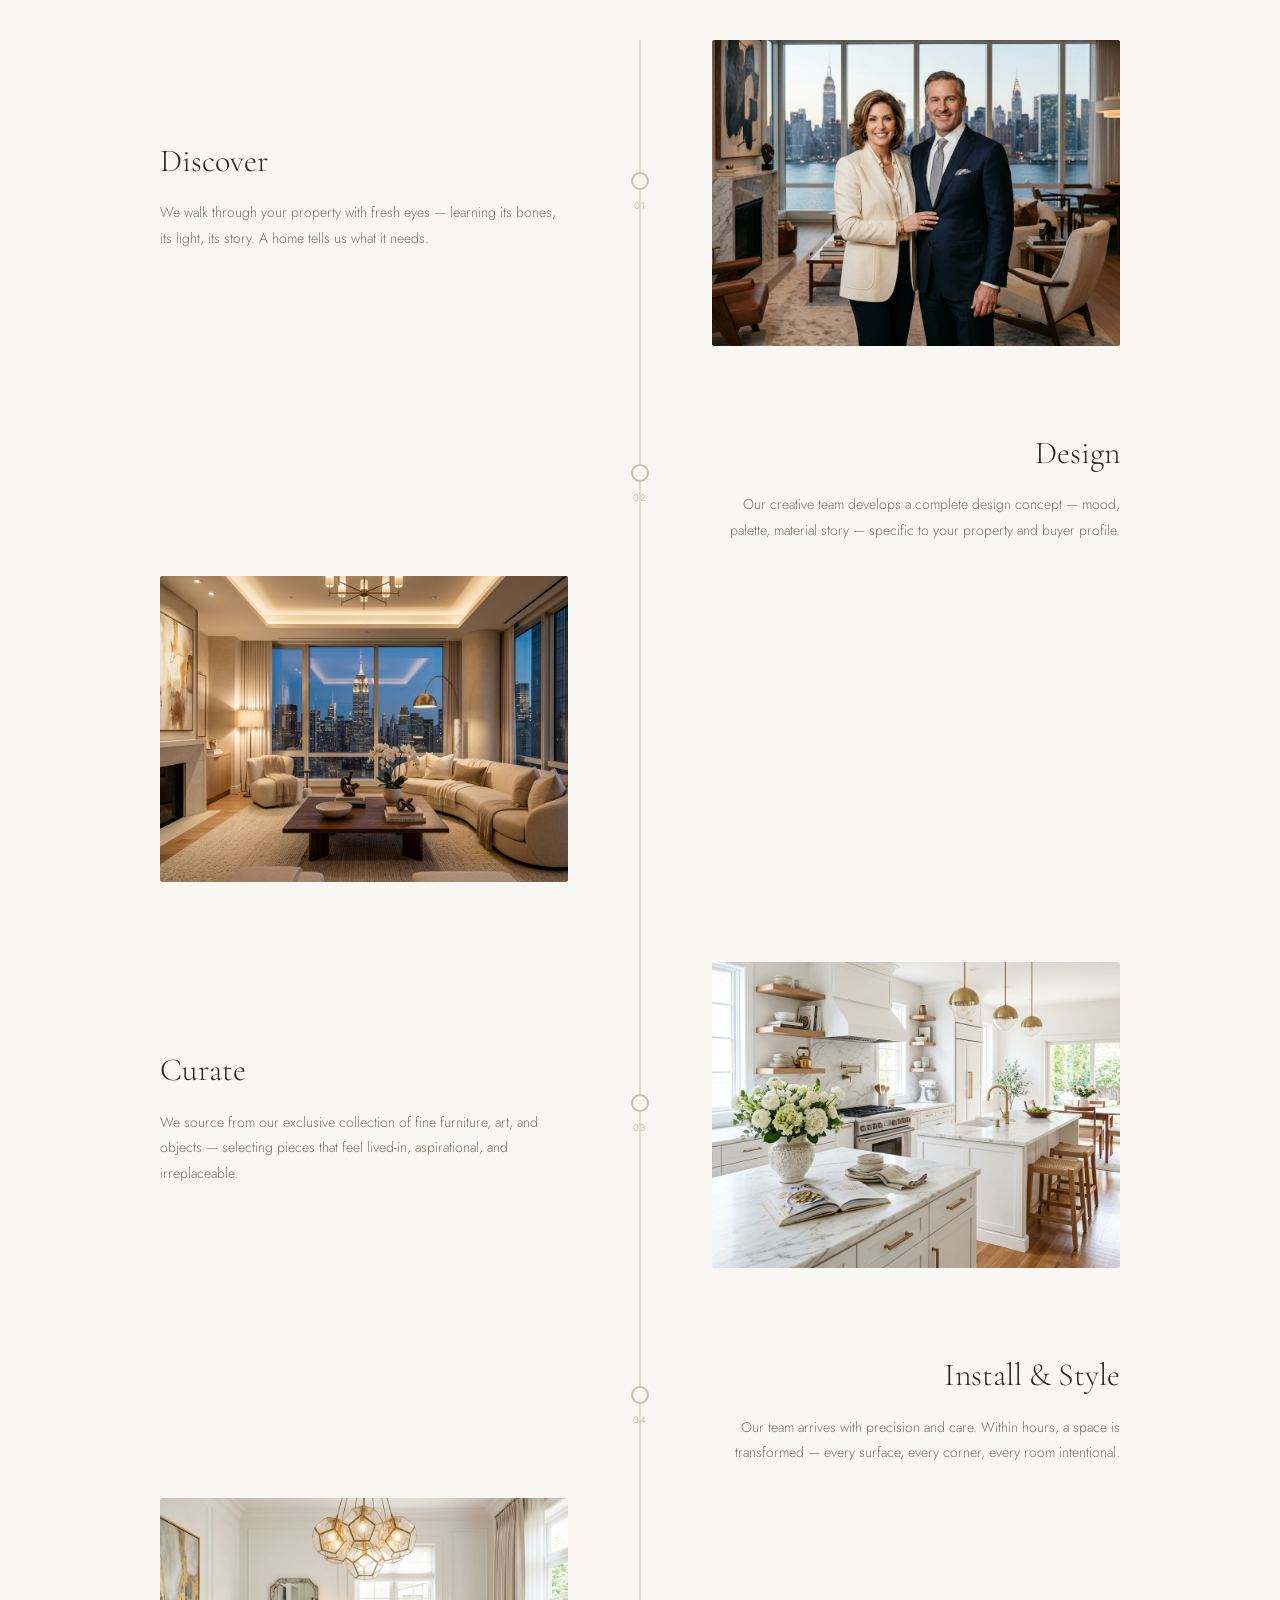
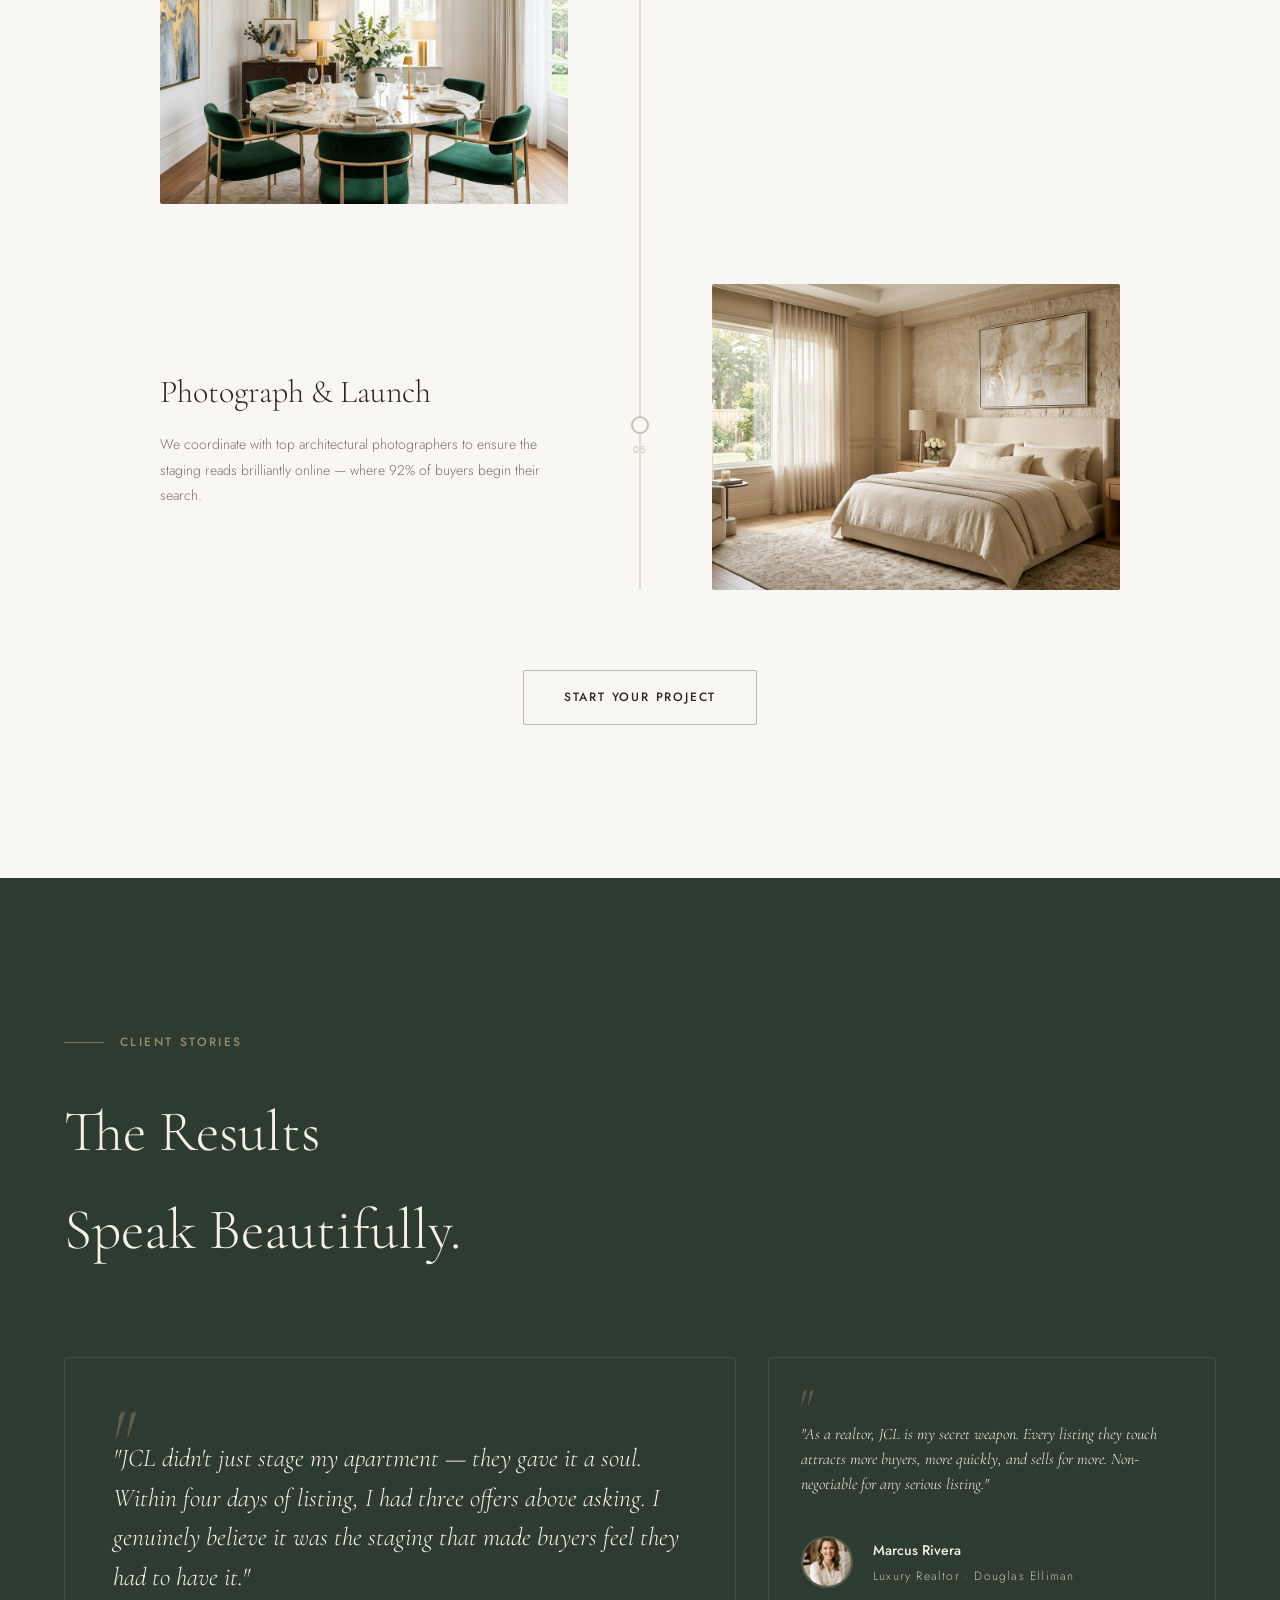
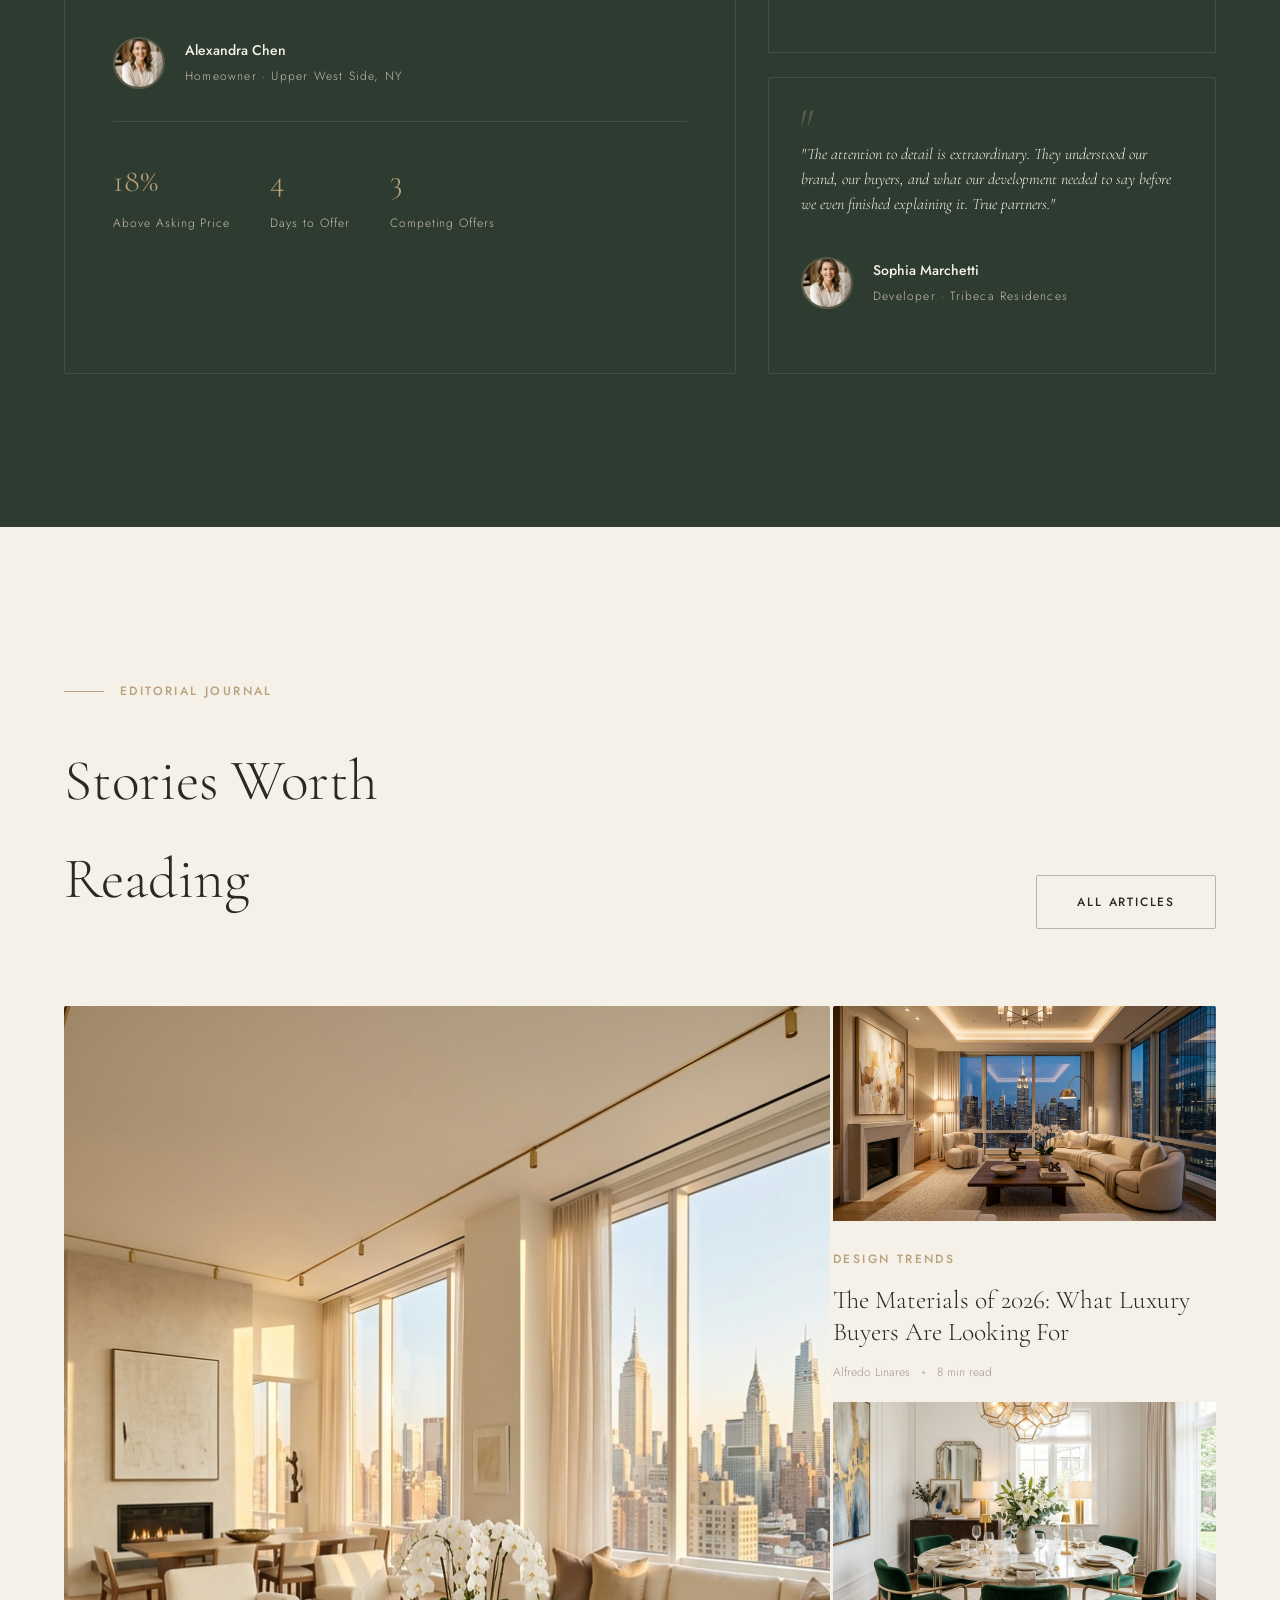
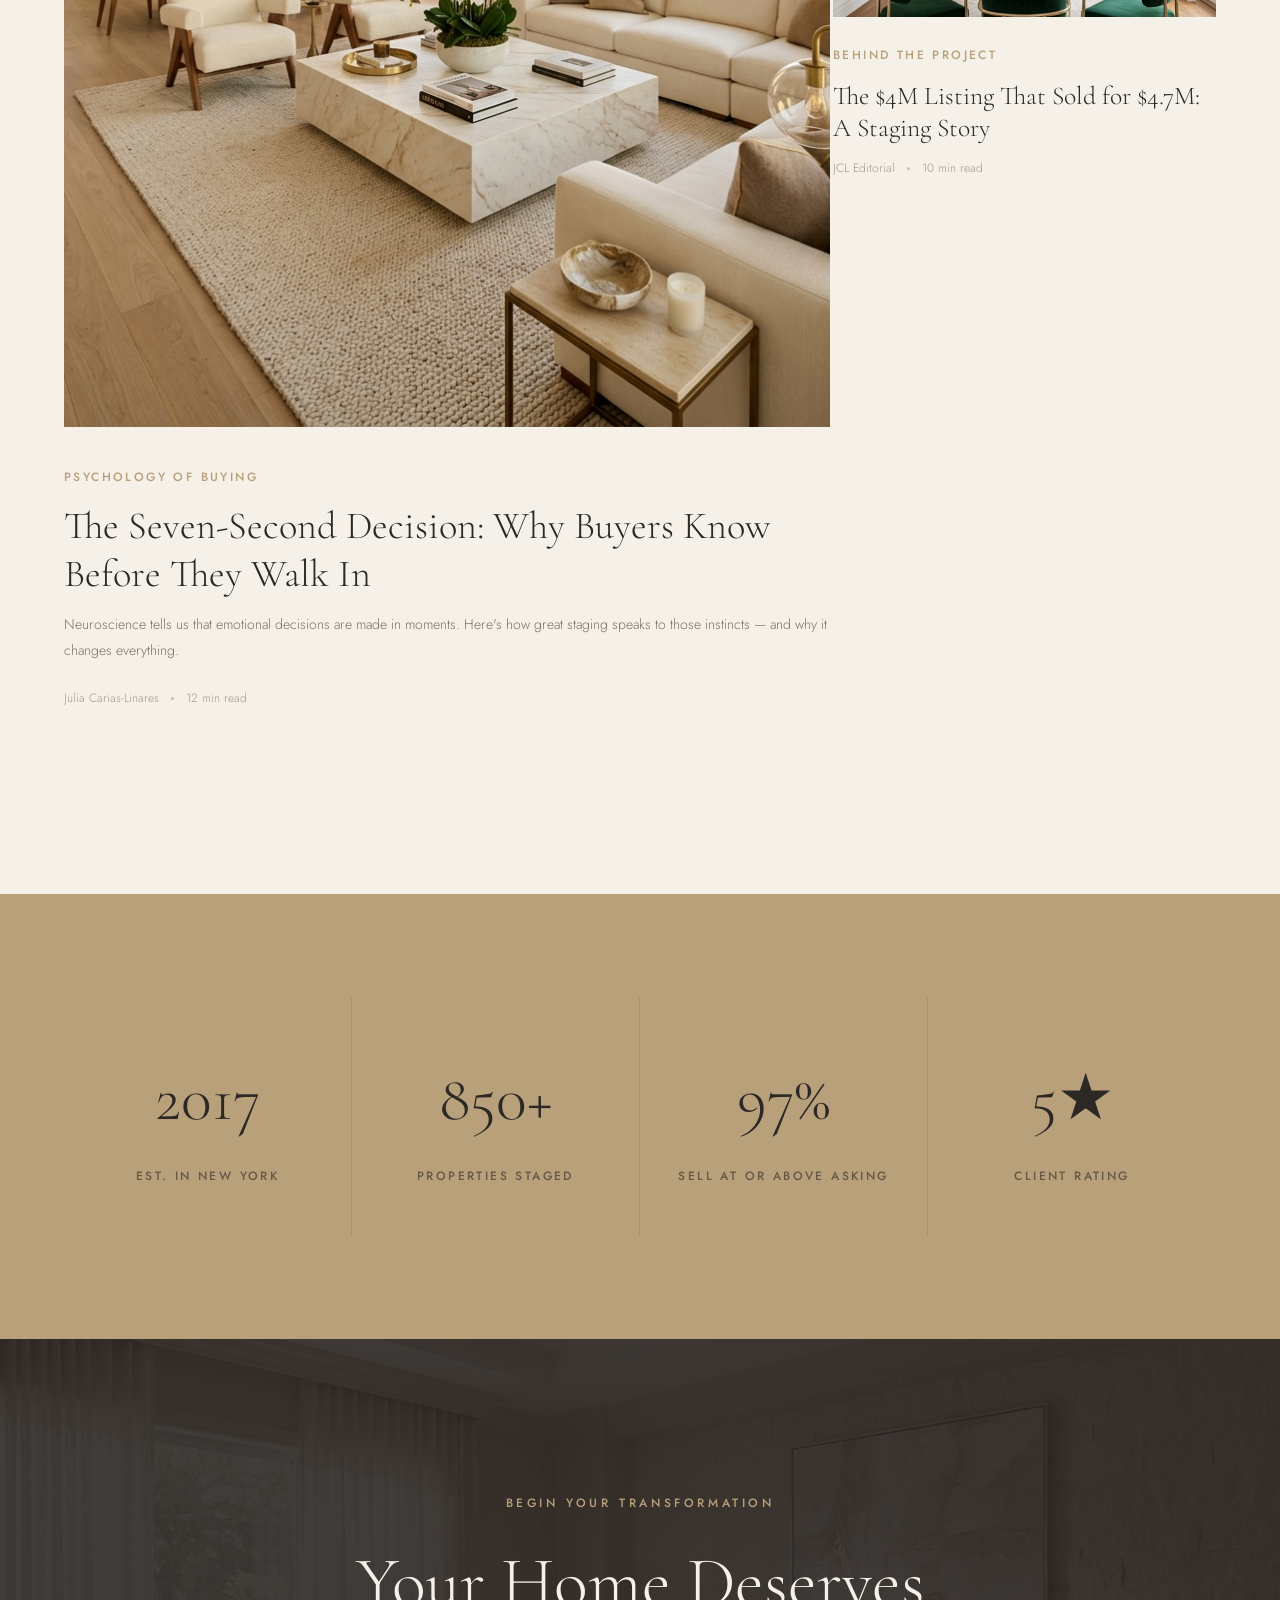
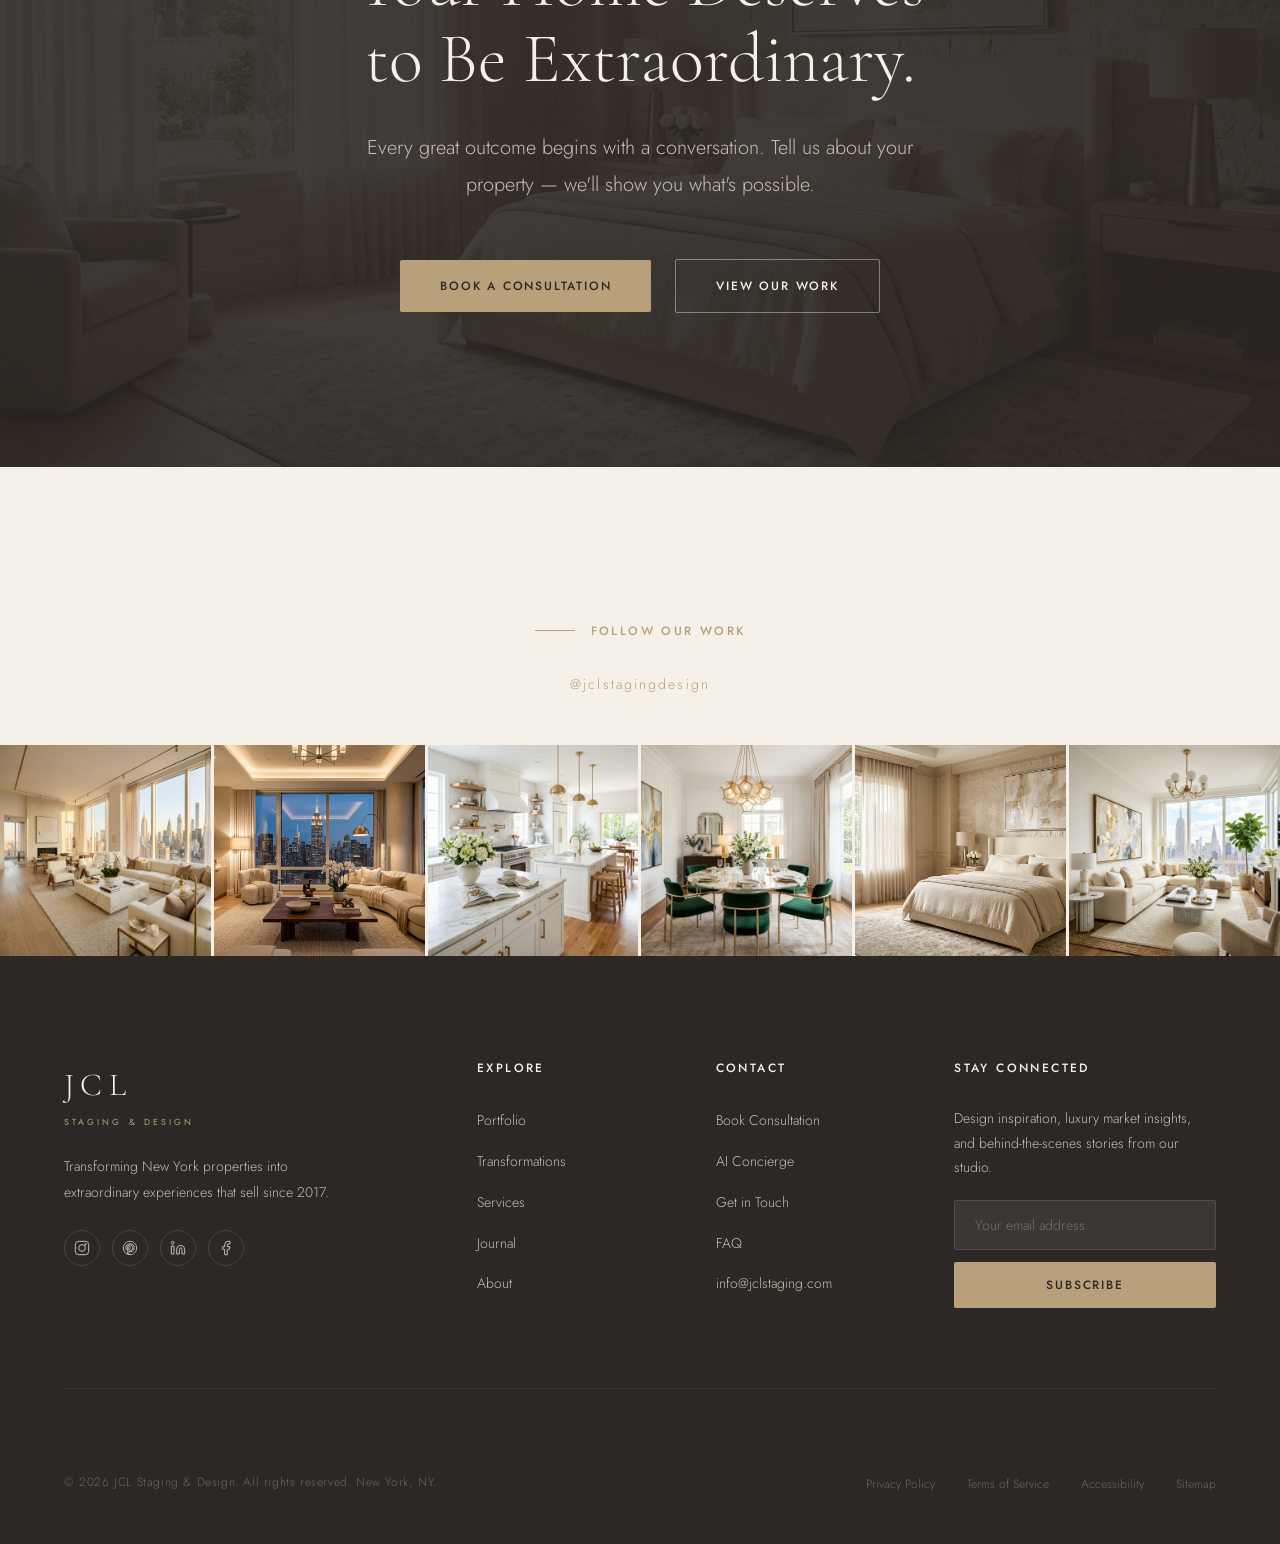
==== commit 861a3055: "remove: EN/ES language toggle removed from all 13 pages" ====
--- a/index.html
+++ b/index.html
@@ -135,11 +135,7 @@
     </nav>
 
     <div class="nav__actions"><a href="pages/consultation.html" class="nav__cta" data-i18n="nav_book">Book Consultation</a>
-        <div class="lang-switcher" role="group" aria-label="Language selector">
-          <button class="lang-btn" data-lang-btn="en" aria-pressed="true" data-i18n="lang_en">EN</button>
-          <button class="lang-btn" data-lang-btn="es" aria-pressed="false" data-i18n="lang_es">ES</button>
-        </div>
-      </div>
+        </div>
 
     <button class="nav__toggle" id="nav-toggle" aria-label="Open menu" aria-expanded="false" aria-controls="mobile-nav">
       <span class="nav__toggle-line"></span>
@@ -150,11 +146,7 @@
 
   <!-- Mobile nav -->
   <nav class="nav-mobile" id="mobile-nav" aria-label="Mobile navigation" aria-hidden="true">
-        <div class="nav-mobile__lang" role="group" aria-label="Language selector">
-          <button class="nav-mobile__lang-btn lang-btn" data-lang-btn="en" aria-pressed="true" data-i18n="lang_en_full">English</button>
-          <button class="nav-mobile__lang-btn lang-btn" data-lang-btn="es" aria-pressed="false" data-i18n="lang_es_full">Español</button>
-        </div>
-    <ul class="nav-mobile__links">
+      <ul class="nav-mobile__links">
       <li><a href="pages/portfolio.html" class="nav-mobile__link" data-i18n="nav_portfolio">Portfolio</a></li>
       <li><a href="pages/transformations.html" class="nav-mobile__link" data-i18n="nav_transformations">Transformations</a></li>
       <li><a href="pages/services.html" class="nav-mobile__link" data-i18n="nav_services">Services</a></li>
@@ -1019,8 +1011,6 @@
       </button>
     </div>
   </div>
-
-  <script src="js/i18n.js"></script>
   <script src="js/main.js"></script>
 </body>
 </html>
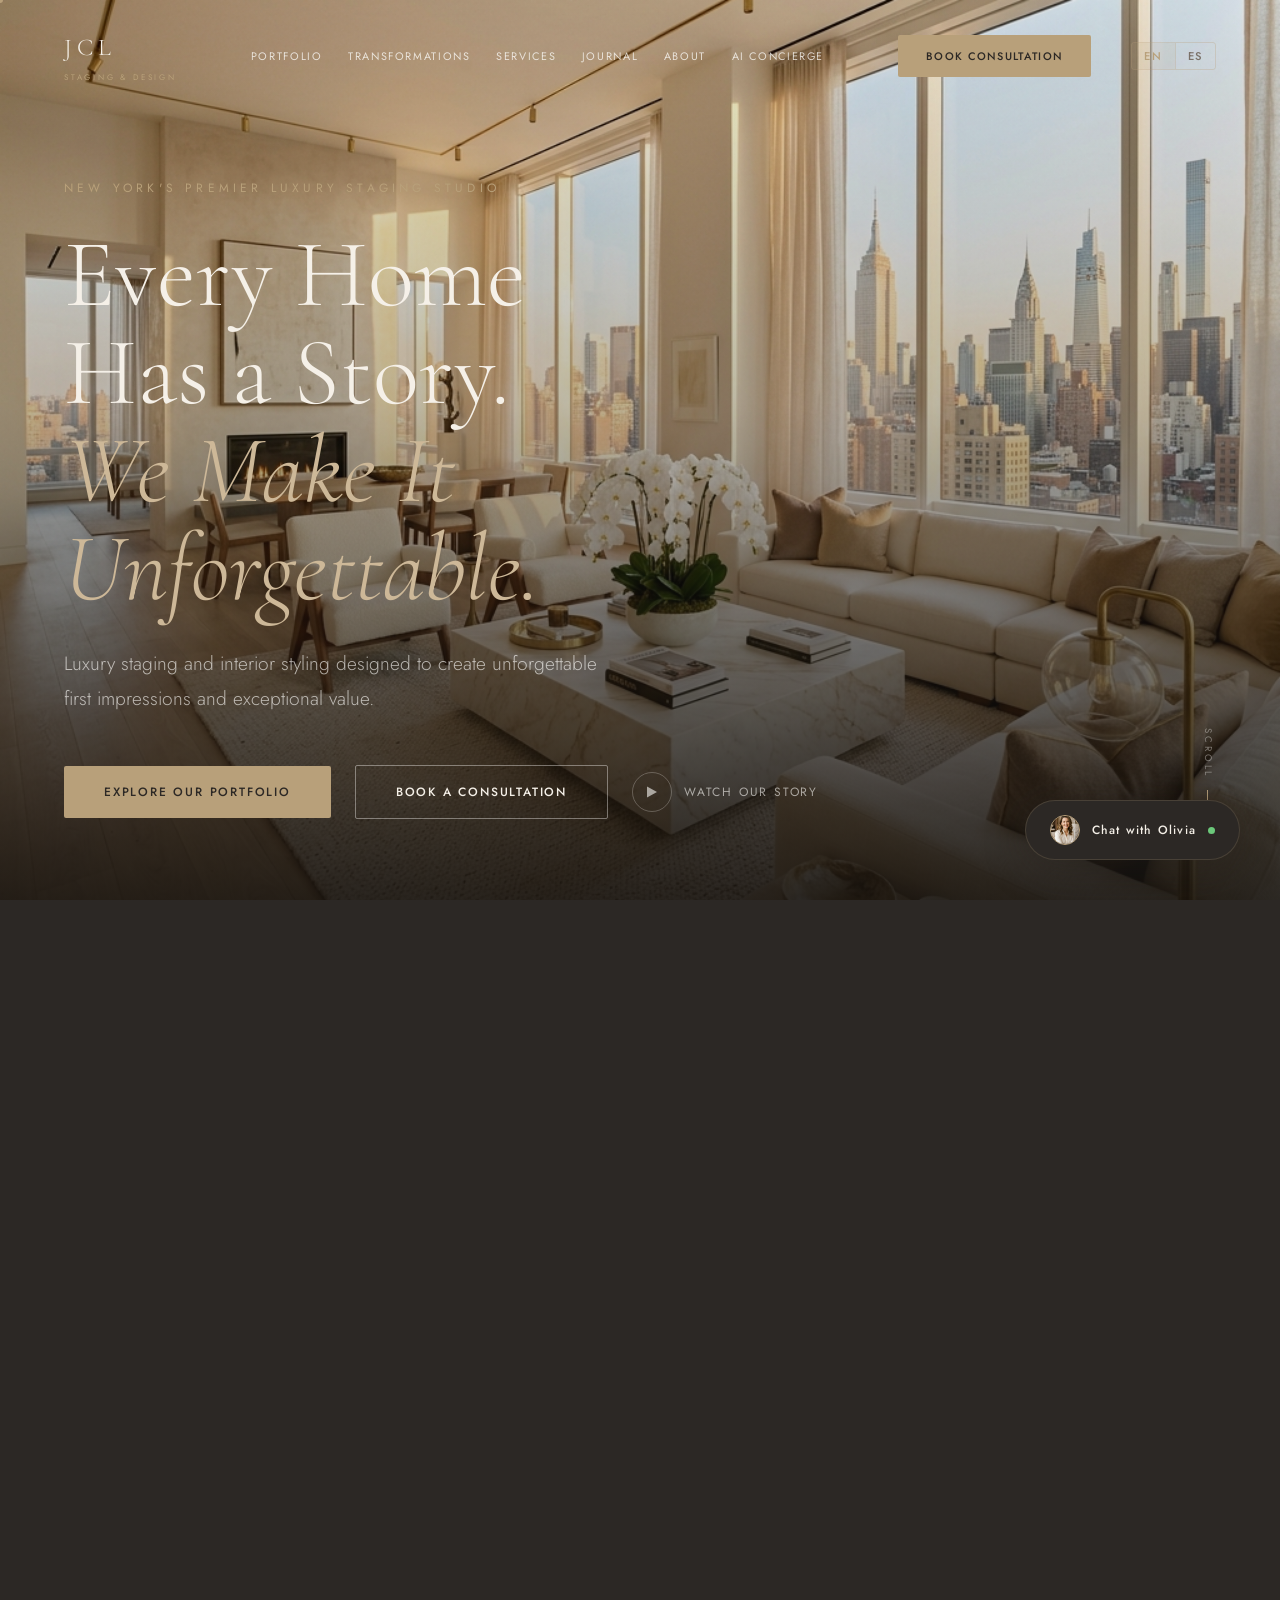
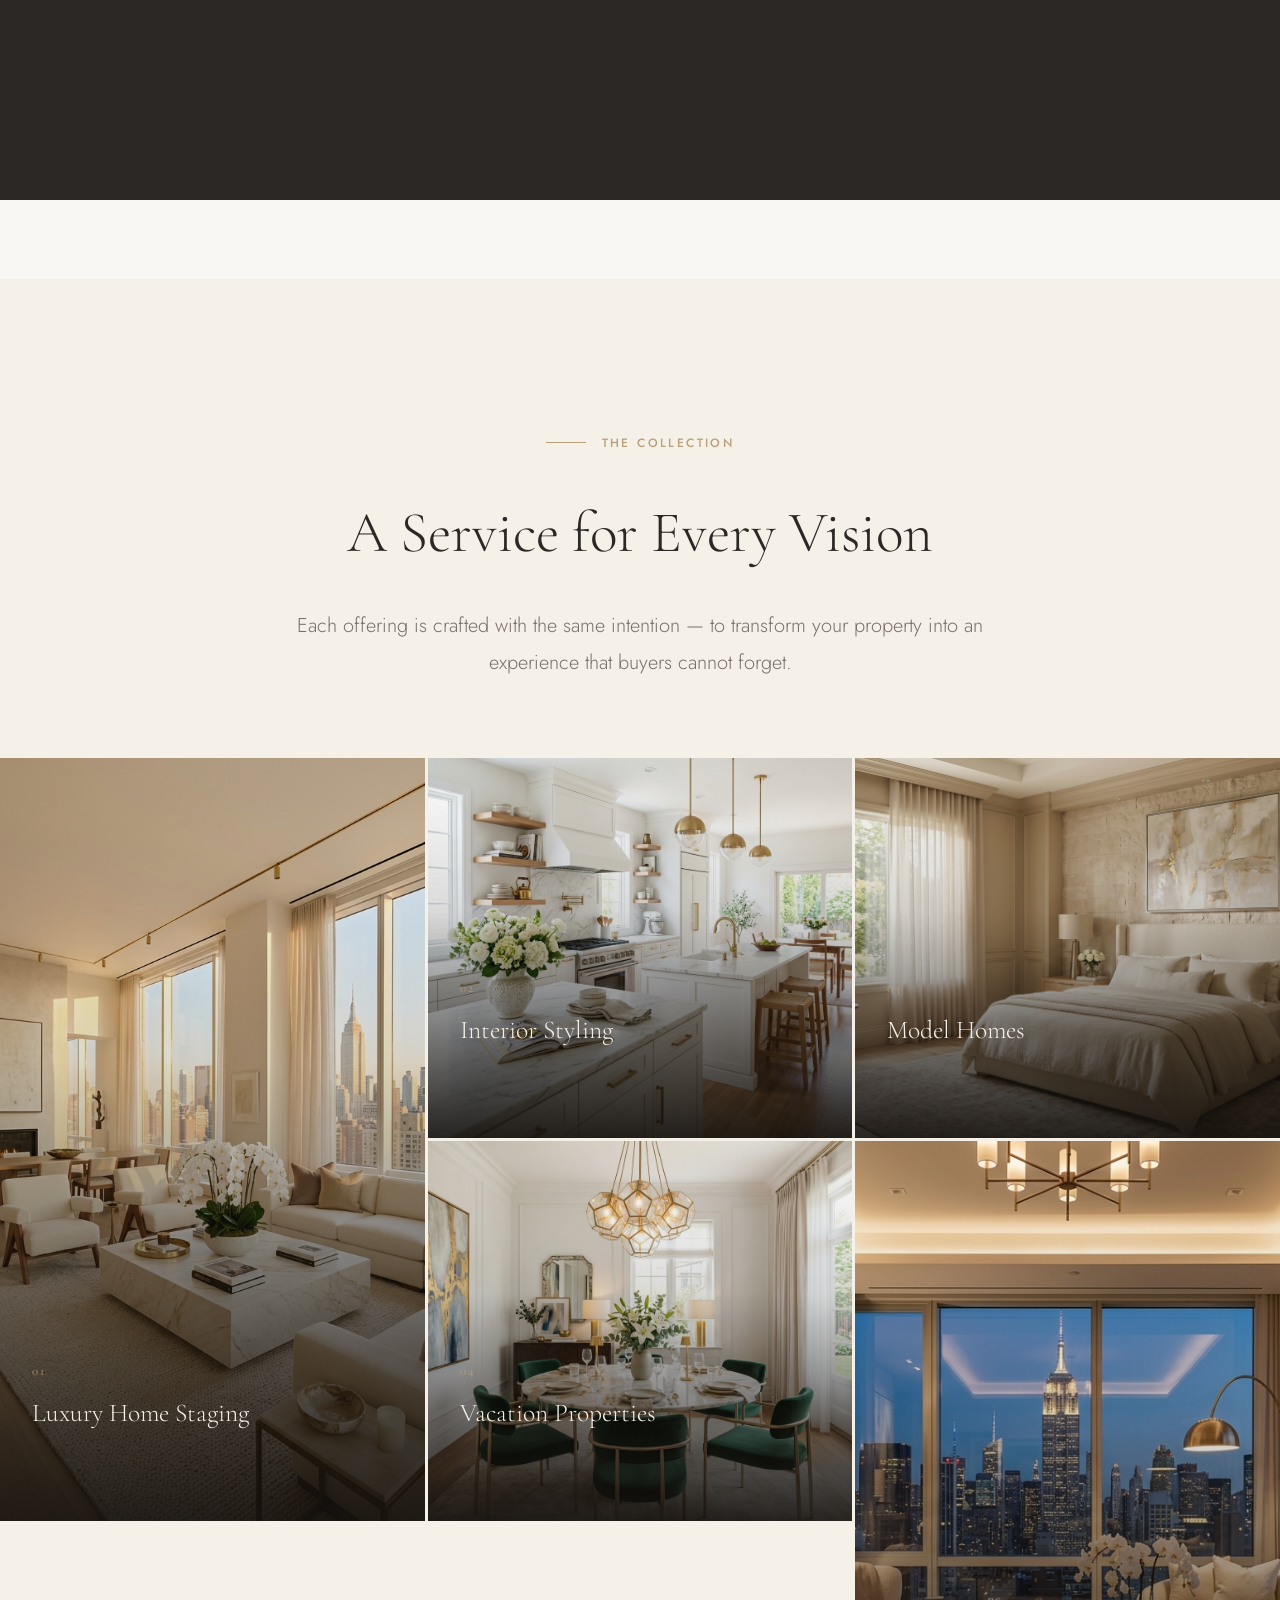
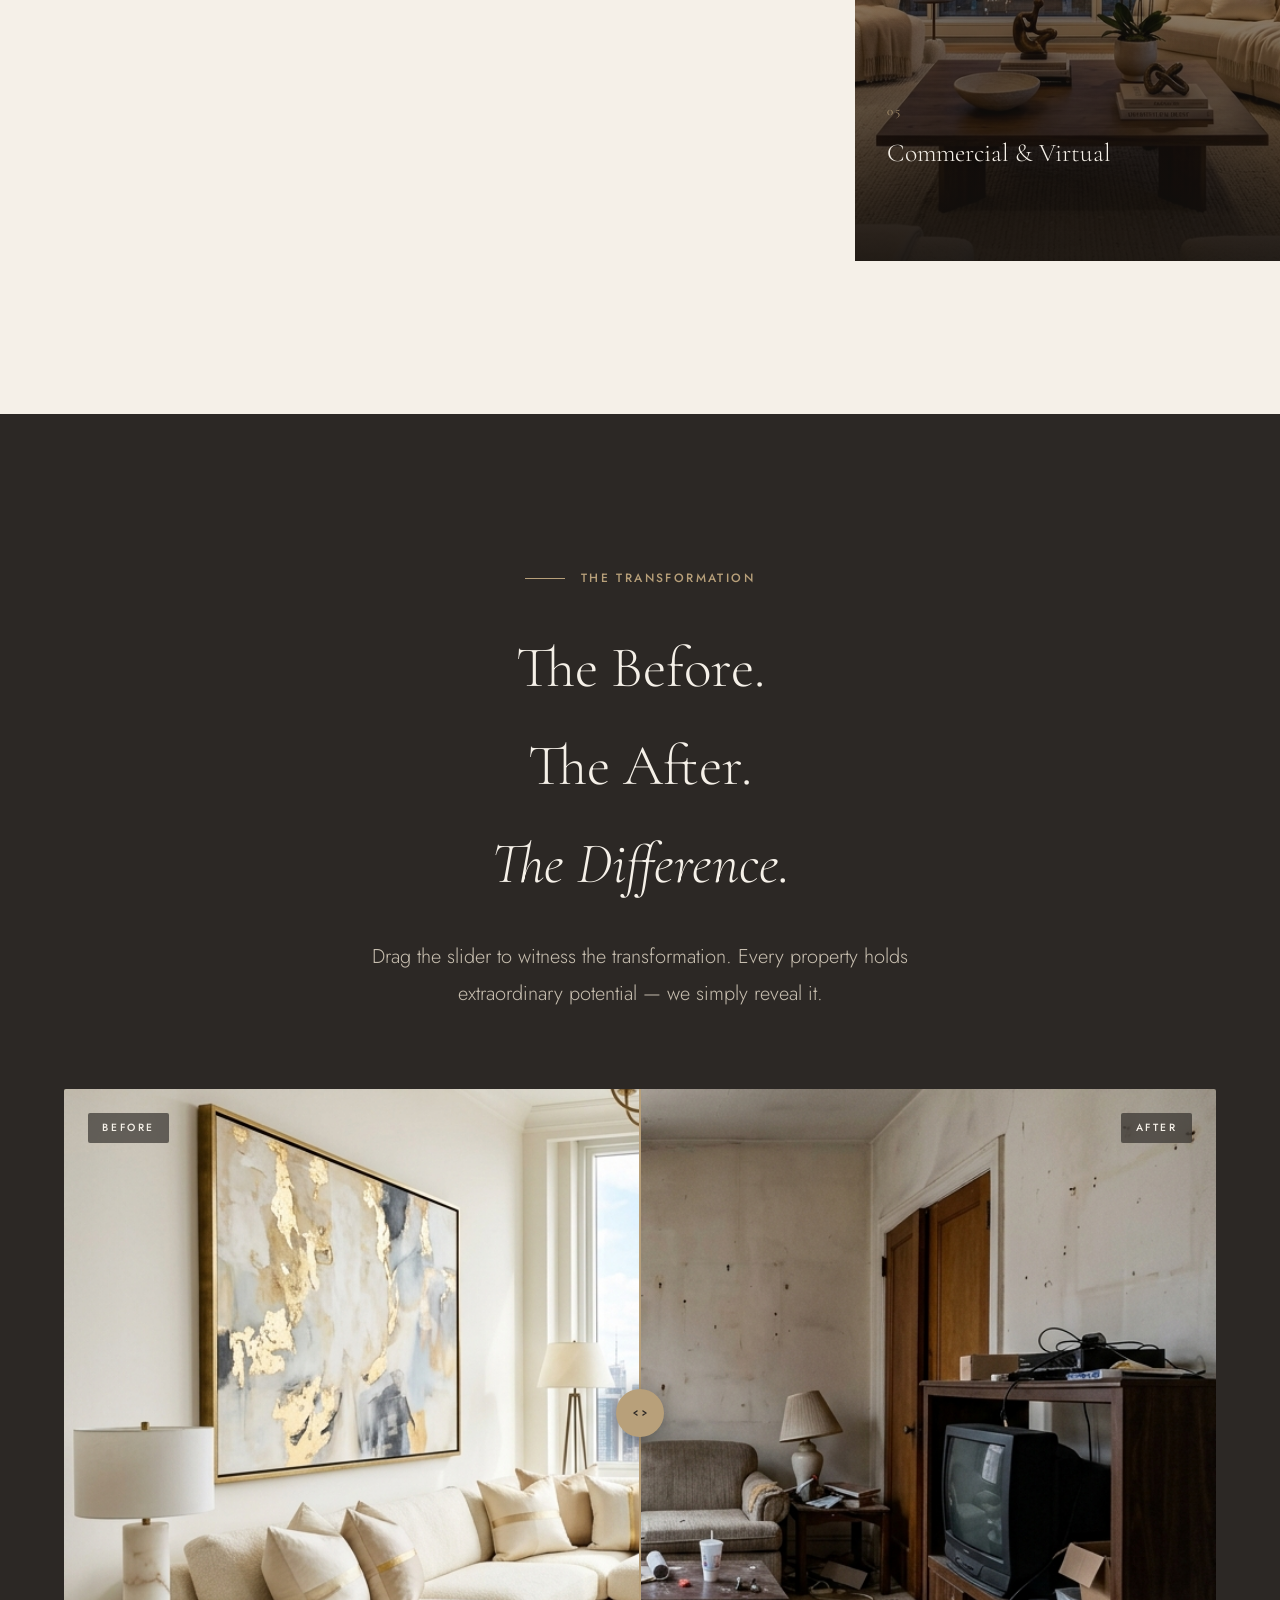
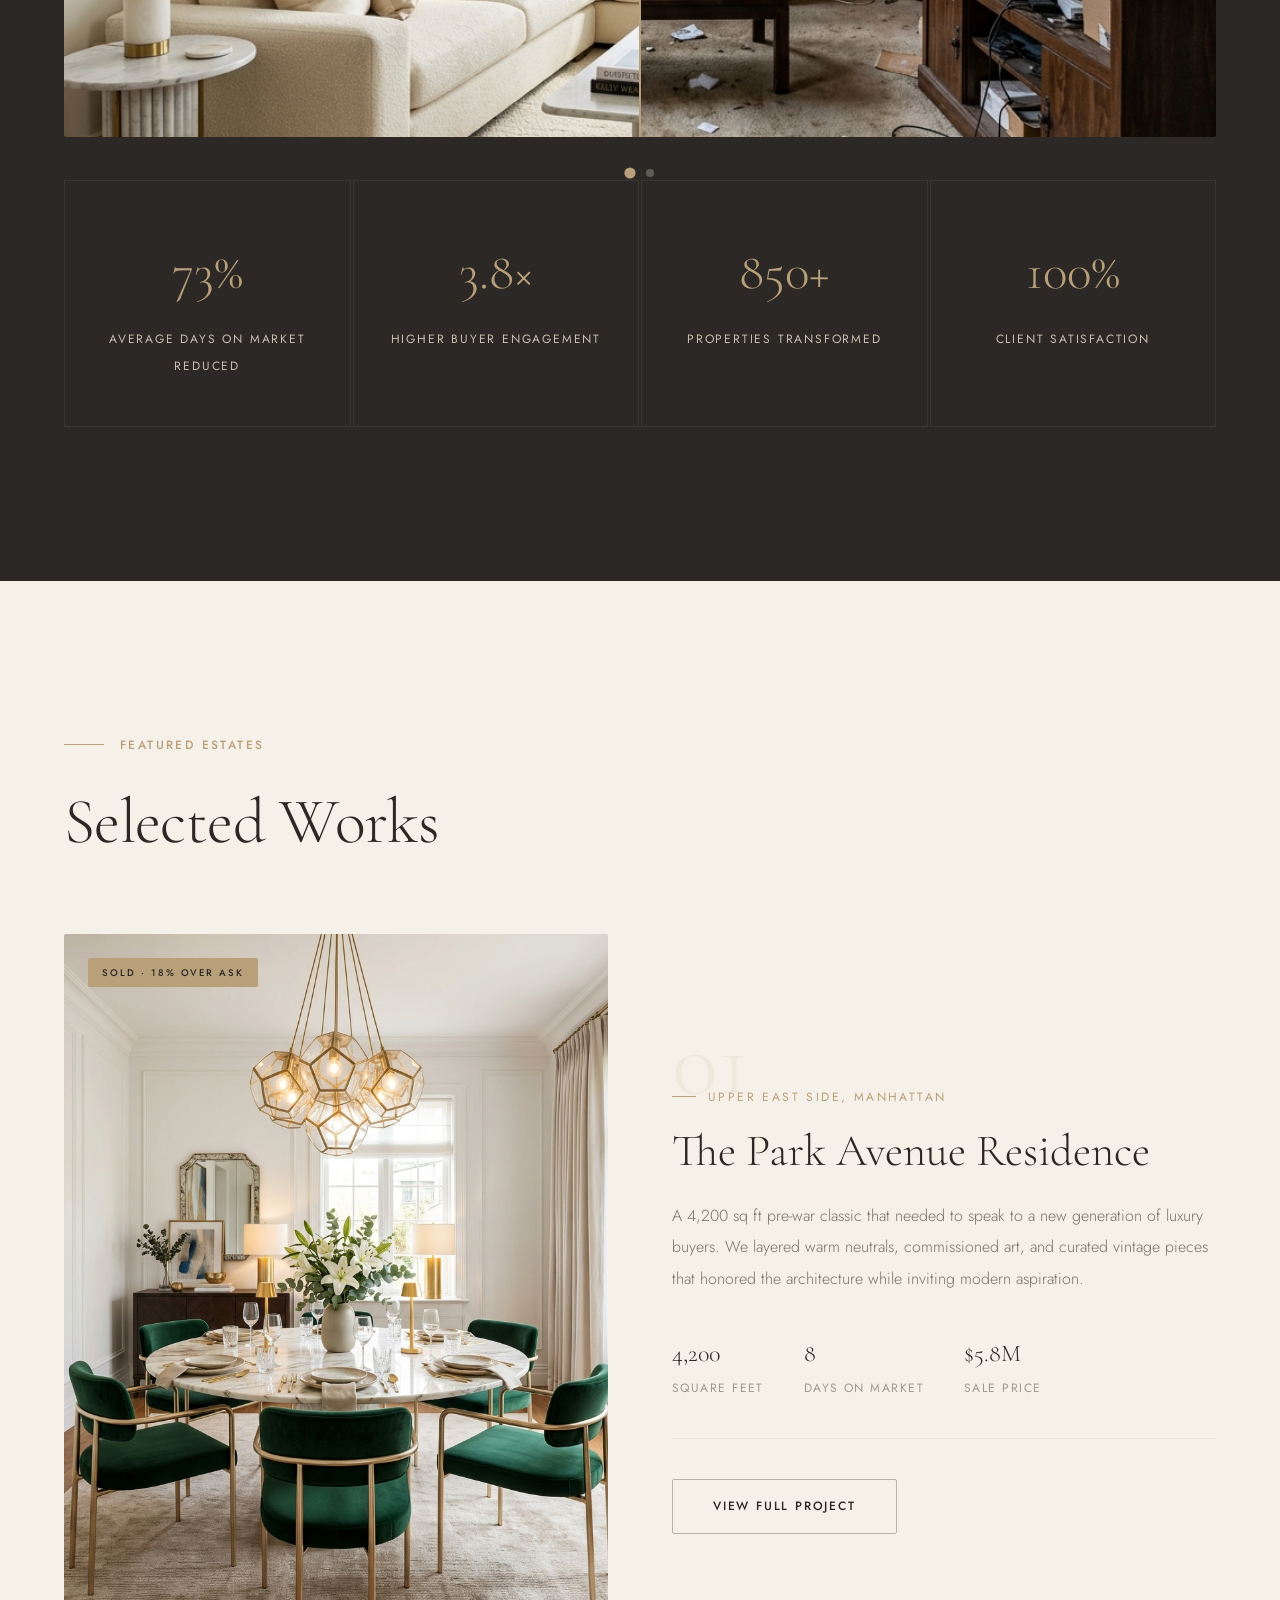
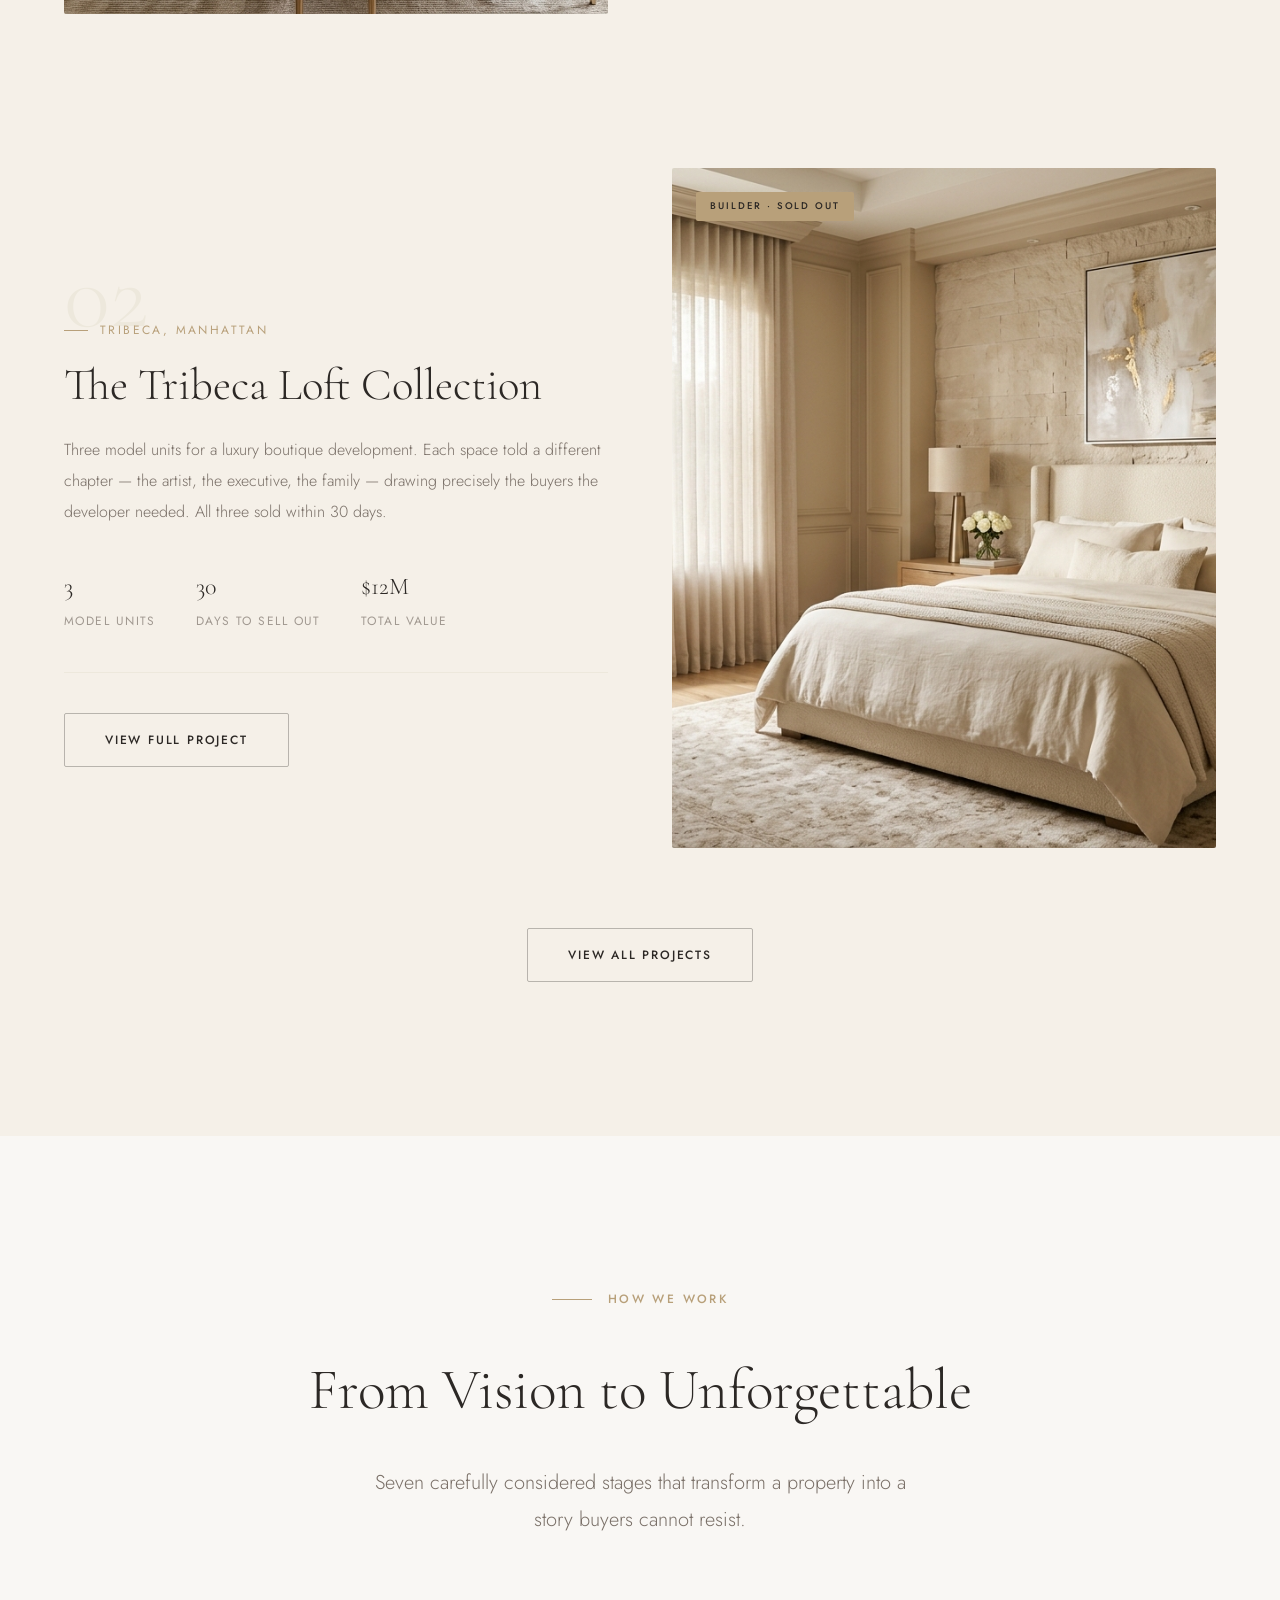
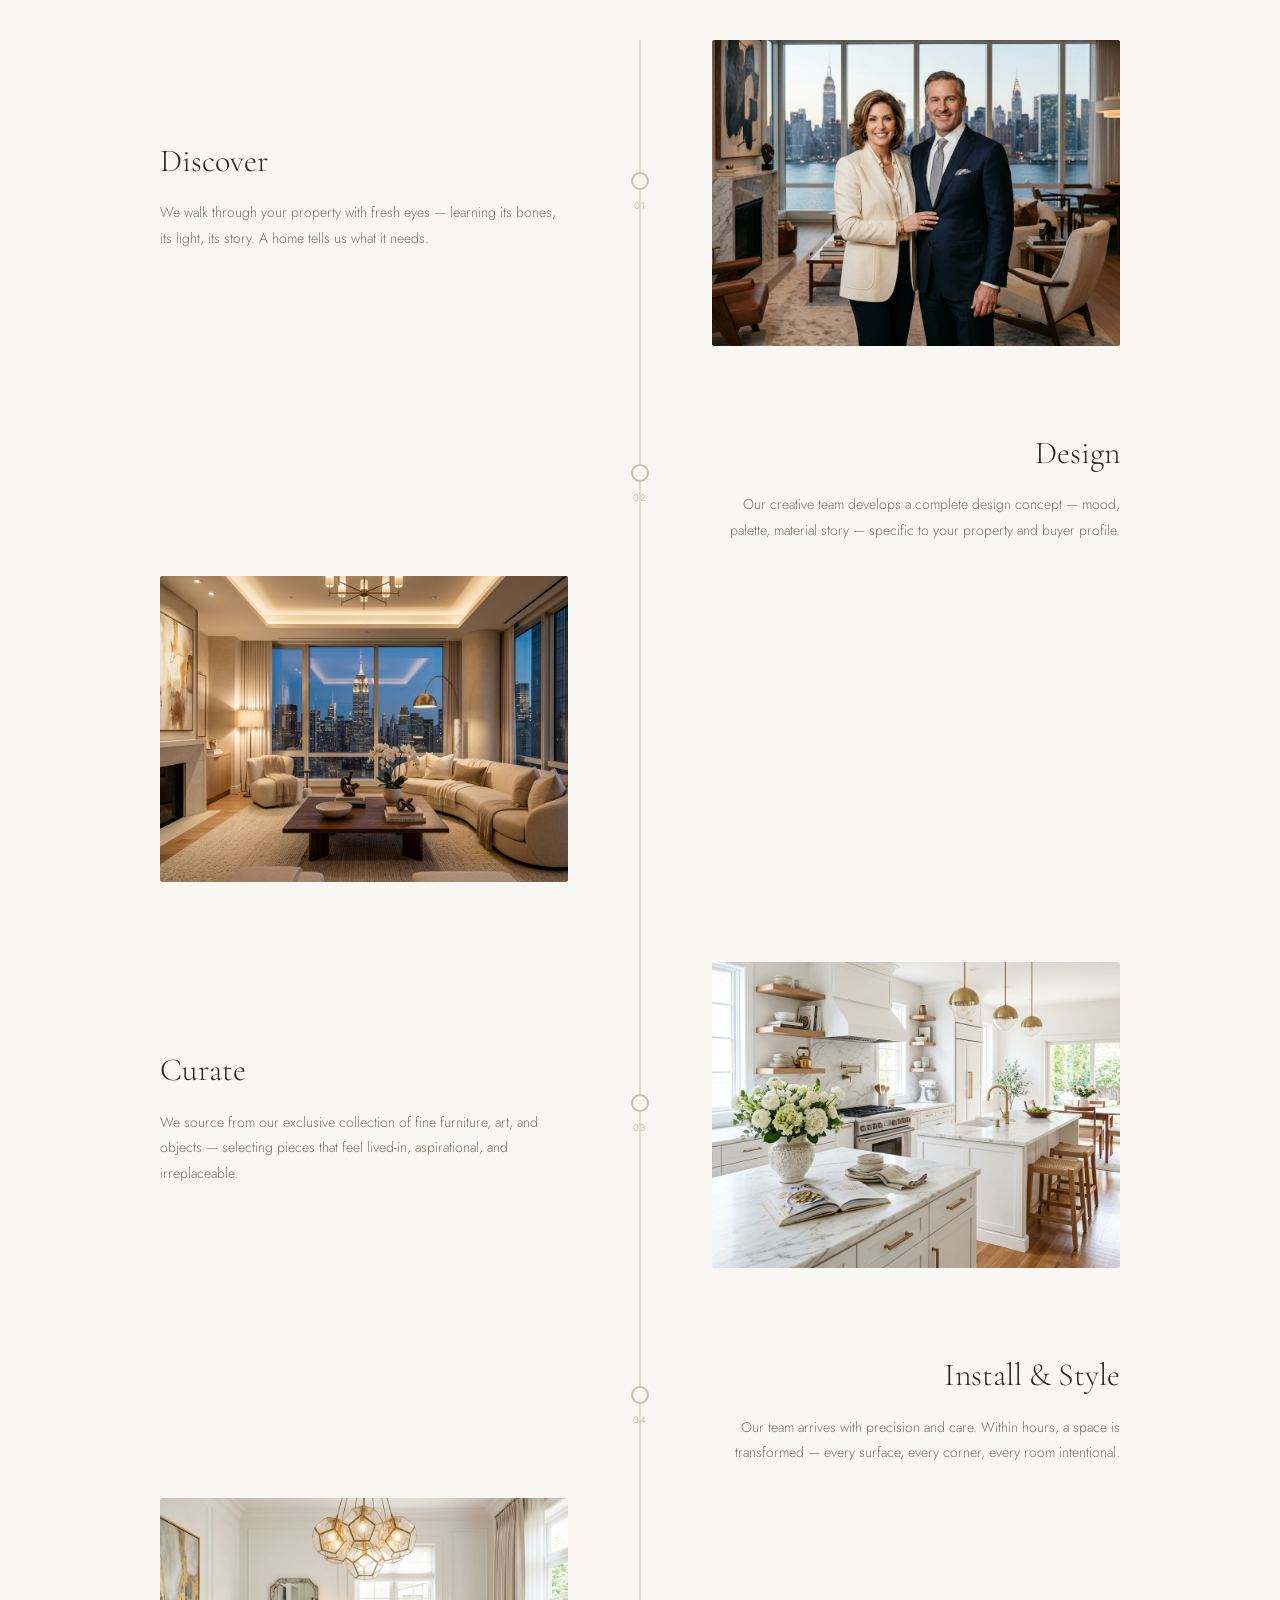
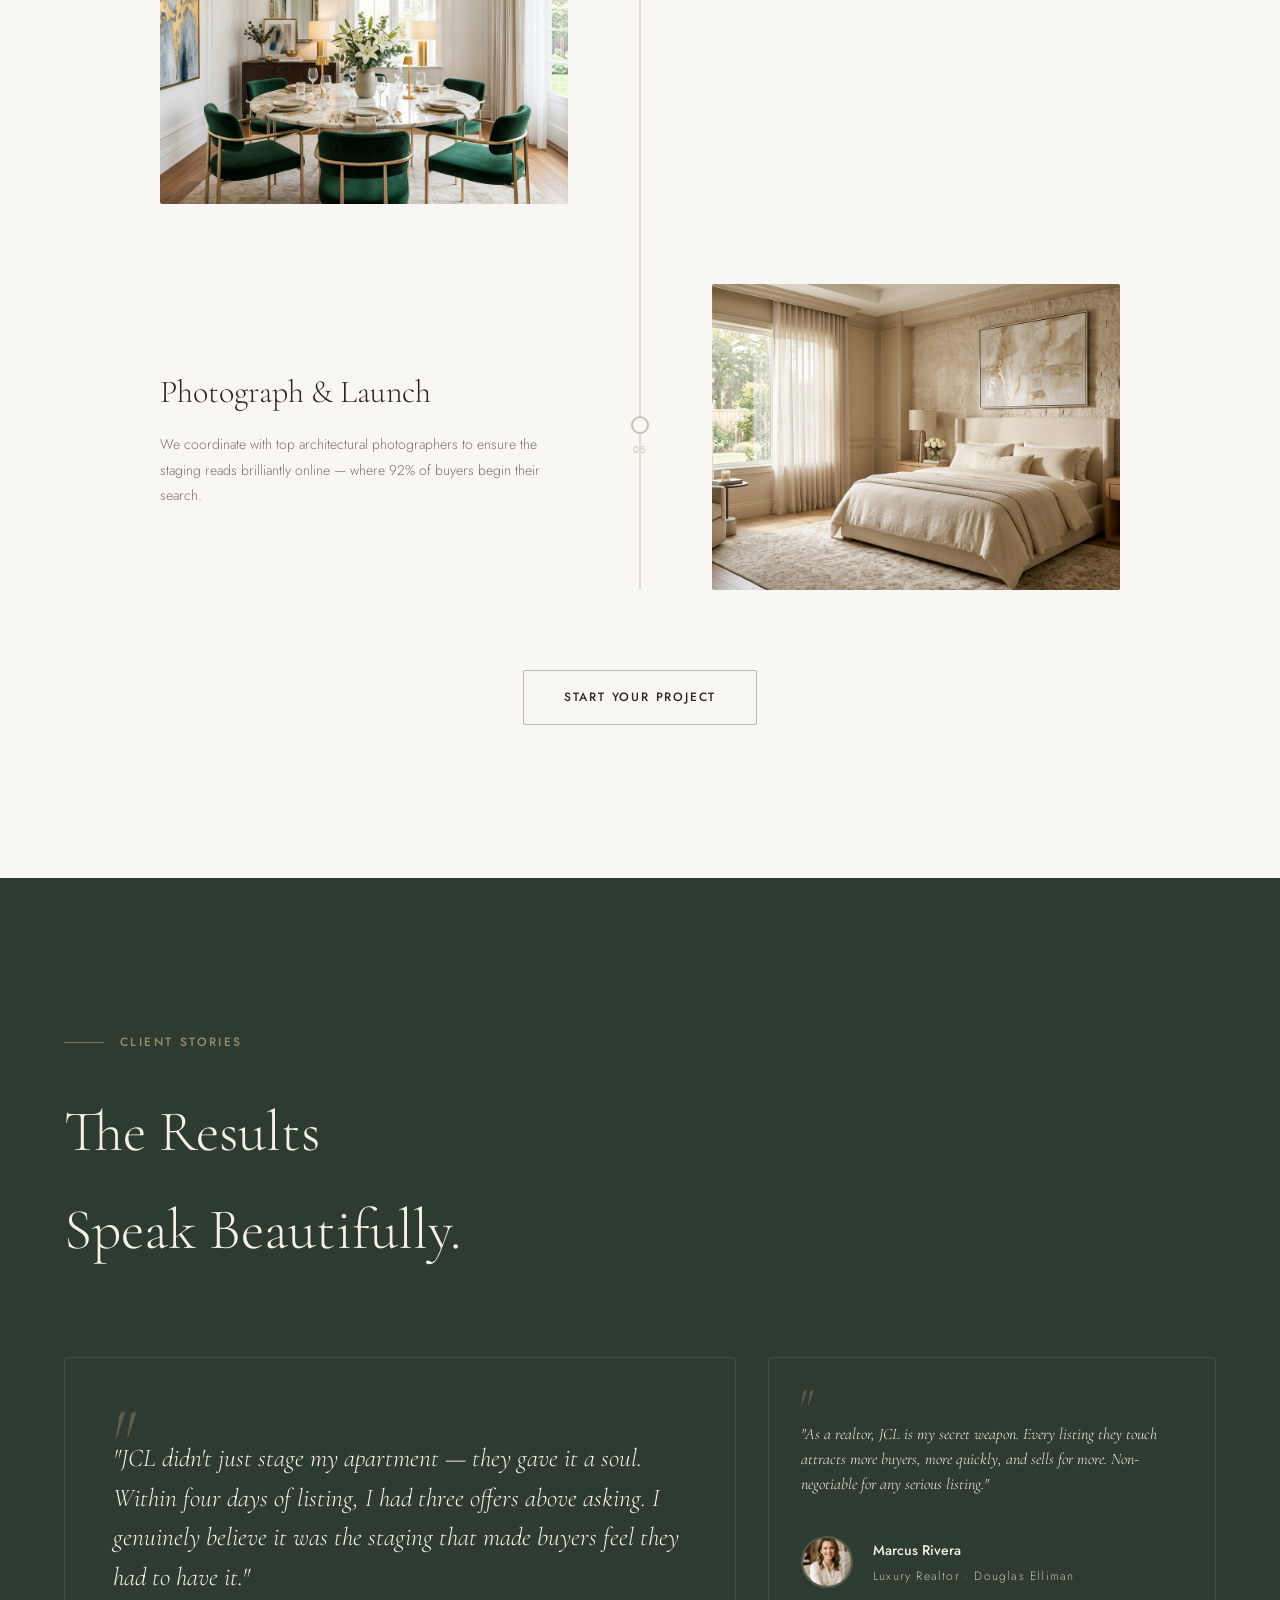
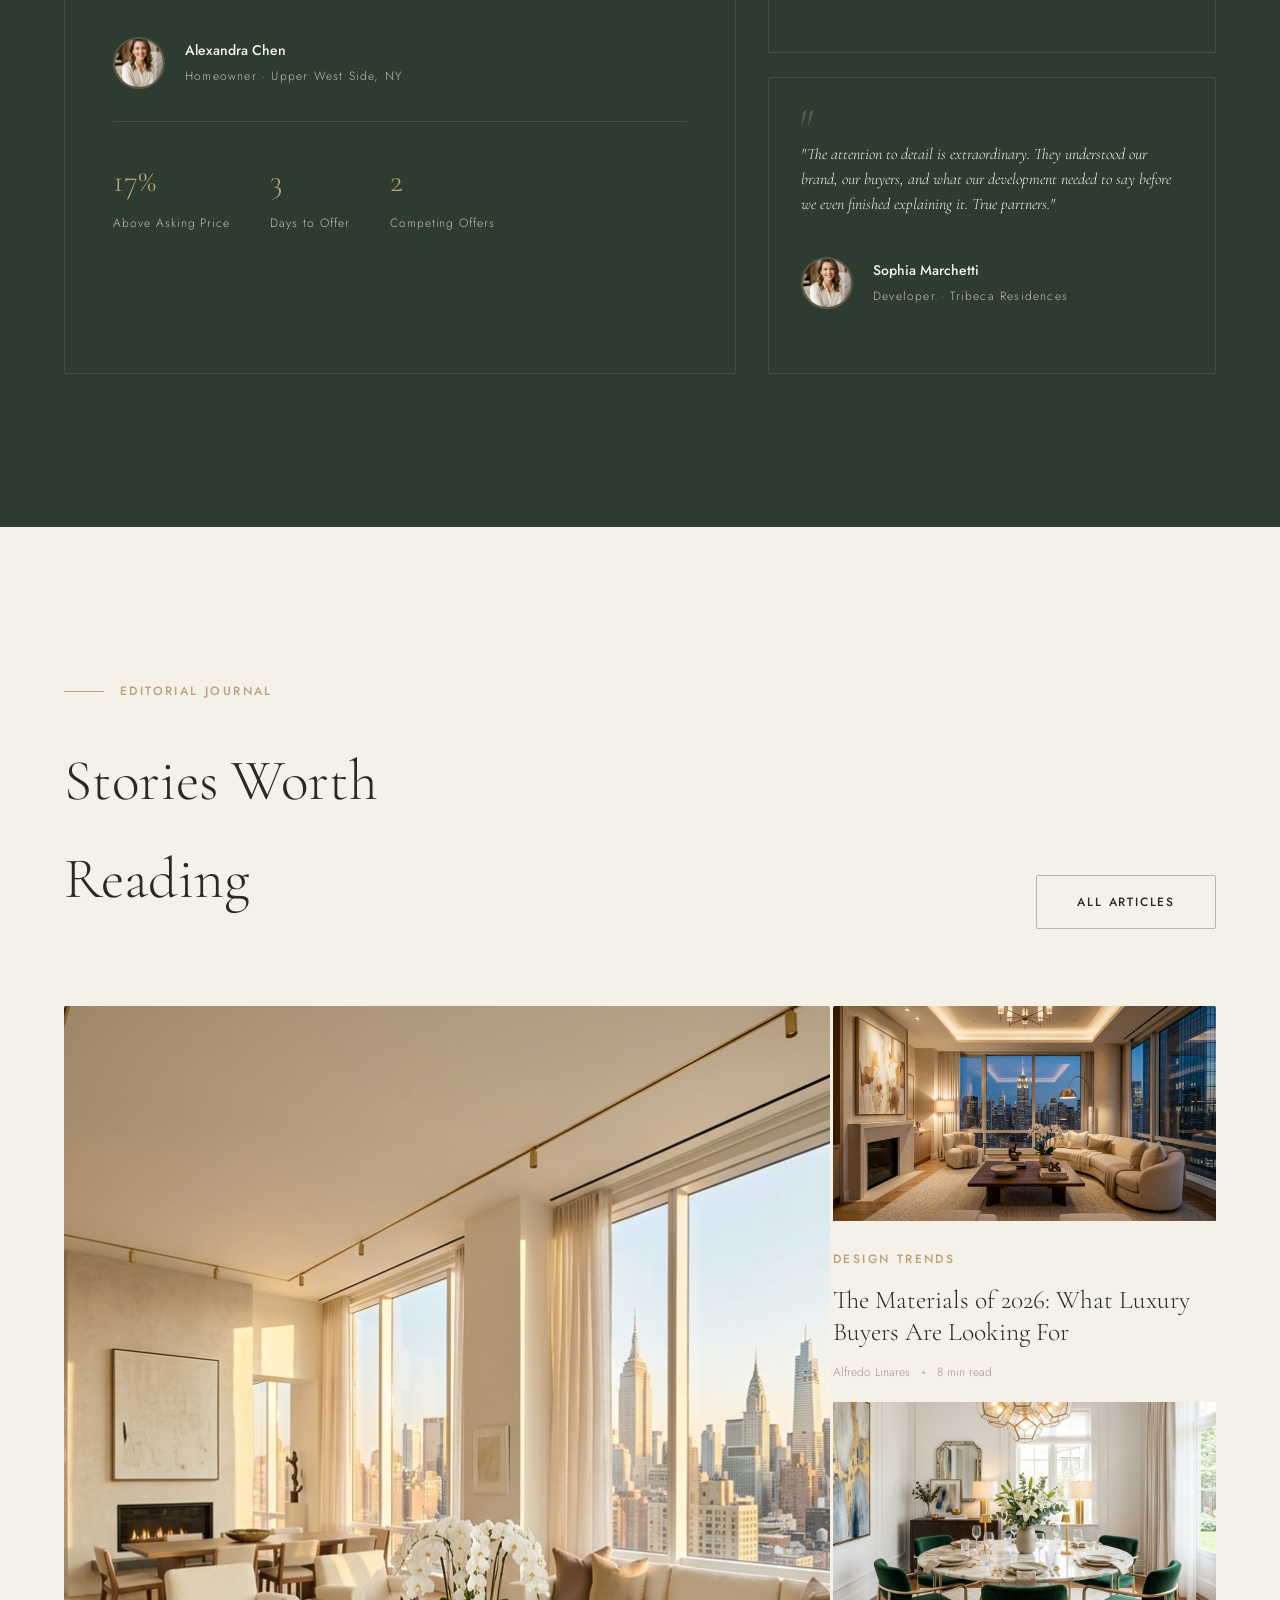
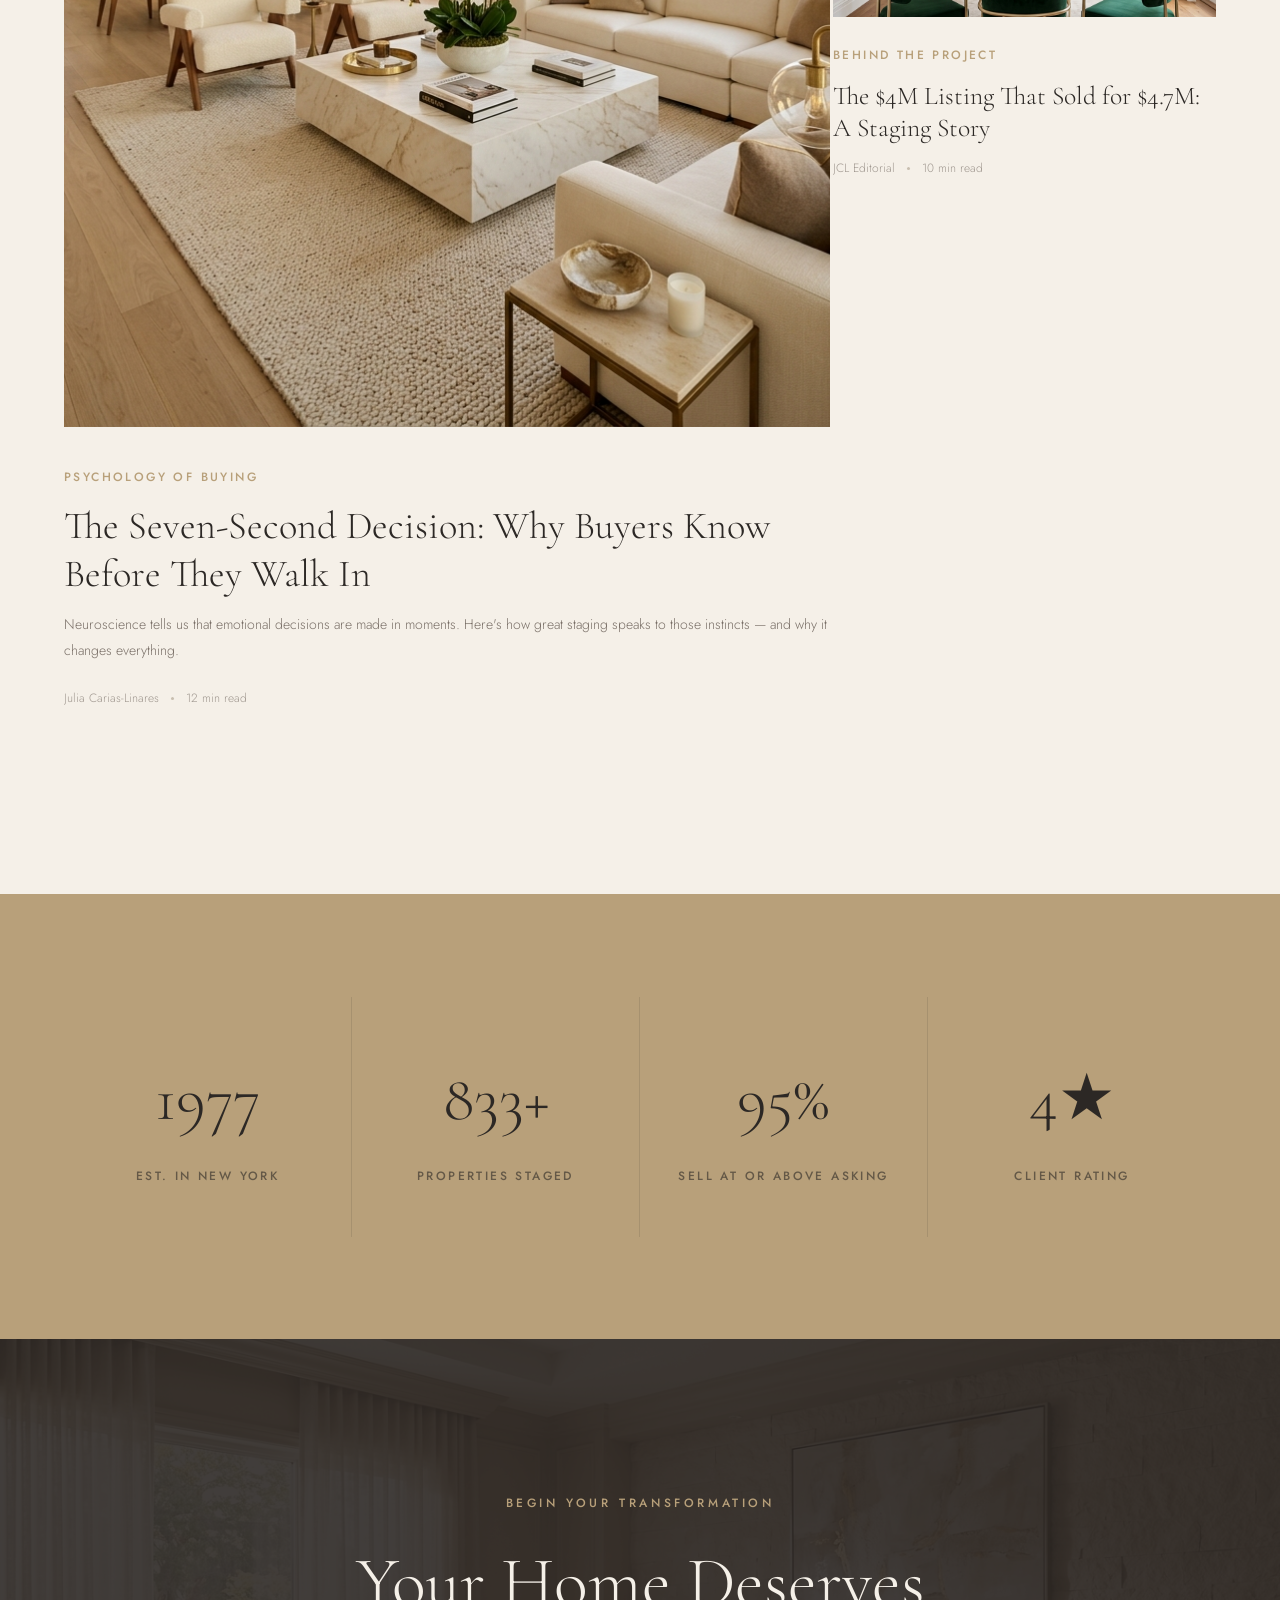
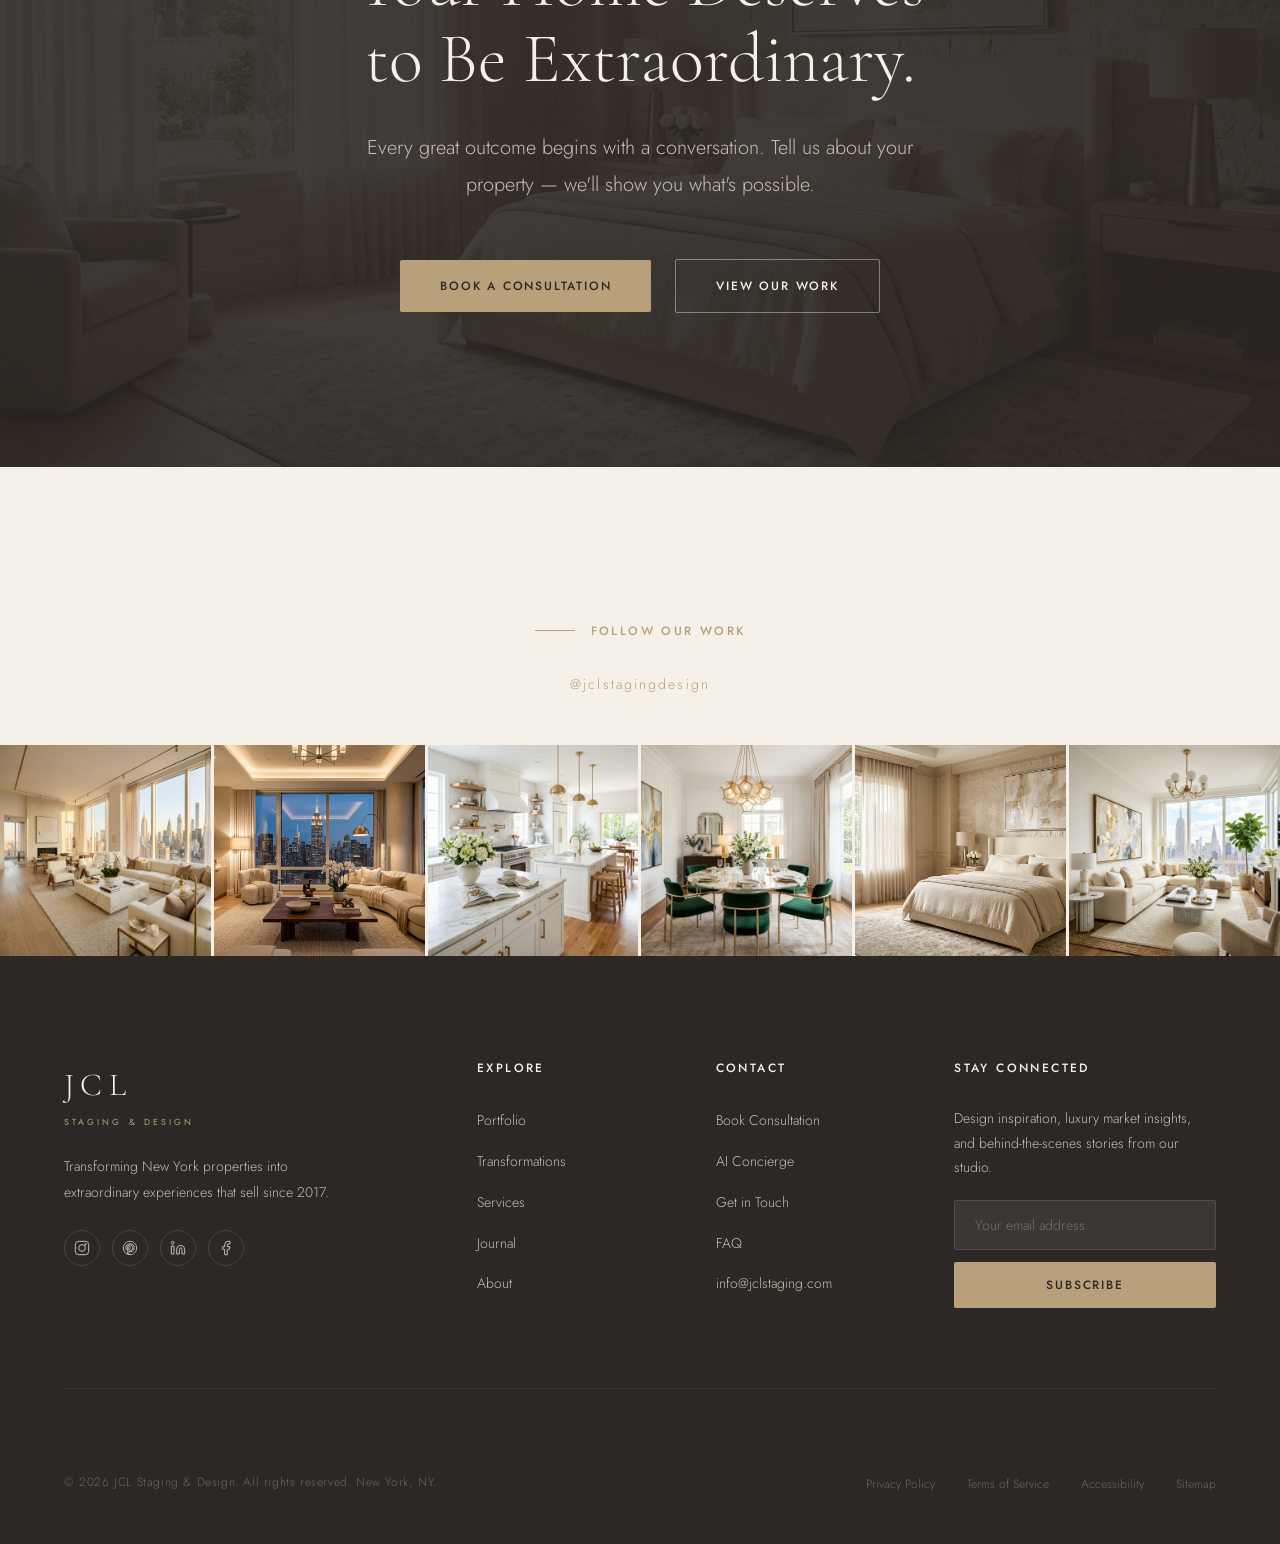
==== commit 71d20b01: "feat: working bilingual EN/ES — text-node walker approach New i18n.js uses a text-node walker that s" ====
--- a/index.html
+++ b/index.html
@@ -135,7 +135,12 @@
     </nav>
 
     <div class="nav__actions"><a href="pages/consultation.html" class="nav__cta" data-i18n="nav_book">Book Consultation</a>
-        </div>
+        
+        <div class="lang-switcher" role="group" aria-label="Language selector">
+          <button class="lang-btn" data-lang-btn="en" aria-pressed="true">EN</button>
+          <button class="lang-btn" data-lang-btn="es" aria-pressed="false">ES</button>
+        </div>
+      </div>
 
     <button class="nav__toggle" id="nav-toggle" aria-label="Open menu" aria-expanded="false" aria-controls="mobile-nav">
       <span class="nav__toggle-line"></span>
@@ -156,6 +161,10 @@
       <li><a href="pages/contact.html" class="nav-mobile__link">Contact</a></li>
       <li><a href="pages/consultation.html" class="nav-mobile__link" data-i18n="nav_book">Book Consultation</a></li>
     </ul>
+    <div class="nav-mobile__lang" style="display:flex;gap:0;margin:1.5rem auto 0;border:1px solid rgba(184,160,122,0.3);border-radius:3px;overflow:hidden;width:fit-content">
+        <button class="lang-btn nav-mobile__lang-btn" data-lang-btn="en" aria-pressed="true" style="padding:0.6rem 1.5rem;font-size:0.75rem;letter-spacing:0.15em;text-transform:uppercase;font-family:var(--font-sans);background:transparent;border:none;color:var(--color-taupe);cursor:pointer">EN</button>
+        <button class="lang-btn nav-mobile__lang-btn" data-lang-btn="es" aria-pressed="false" style="padding:0.6rem 1.5rem;font-size:0.75rem;letter-spacing:0.15em;text-transform:uppercase;font-family:var(--font-sans);background:transparent;border-left:1px solid rgba(184,160,122,0.3);color:var(--color-taupe);cursor:pointer">ES</button>
+      </div>
     <div class="nav-mobile__bottom">
       <a href="https://www.instagram.com/jclstagingdesign/" class="nav-mobile__social-link" target="_blank" rel="noopener">Instagram</a>
       <a href="https://www.pinterest.com/jclstagingdesign/" class="nav-mobile__social-link" target="_blank" rel="noopener">Pinterest</a>
@@ -1011,6 +1020,7 @@
       </button>
     </div>
   </div>
+  <script src="js/i18n.js"></script>
   <script src="js/main.js"></script>
 </body>
 </html>
